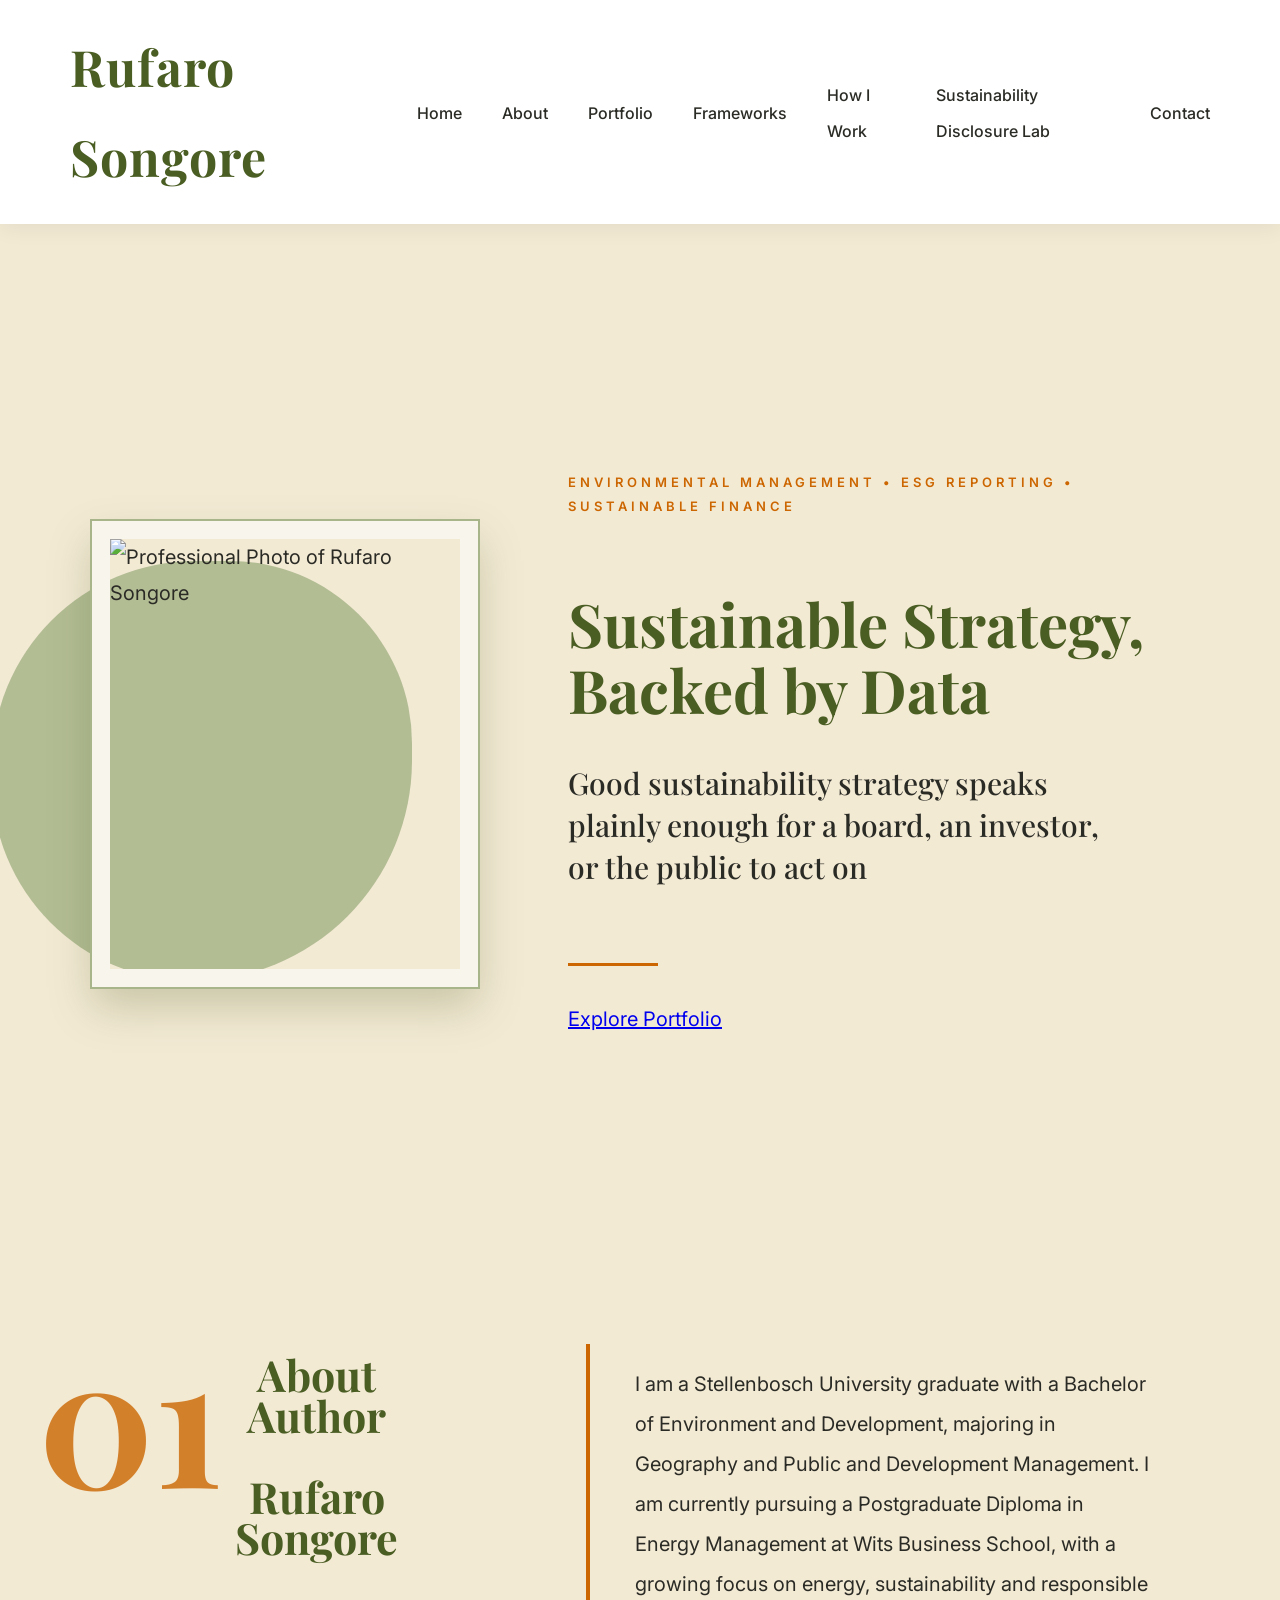
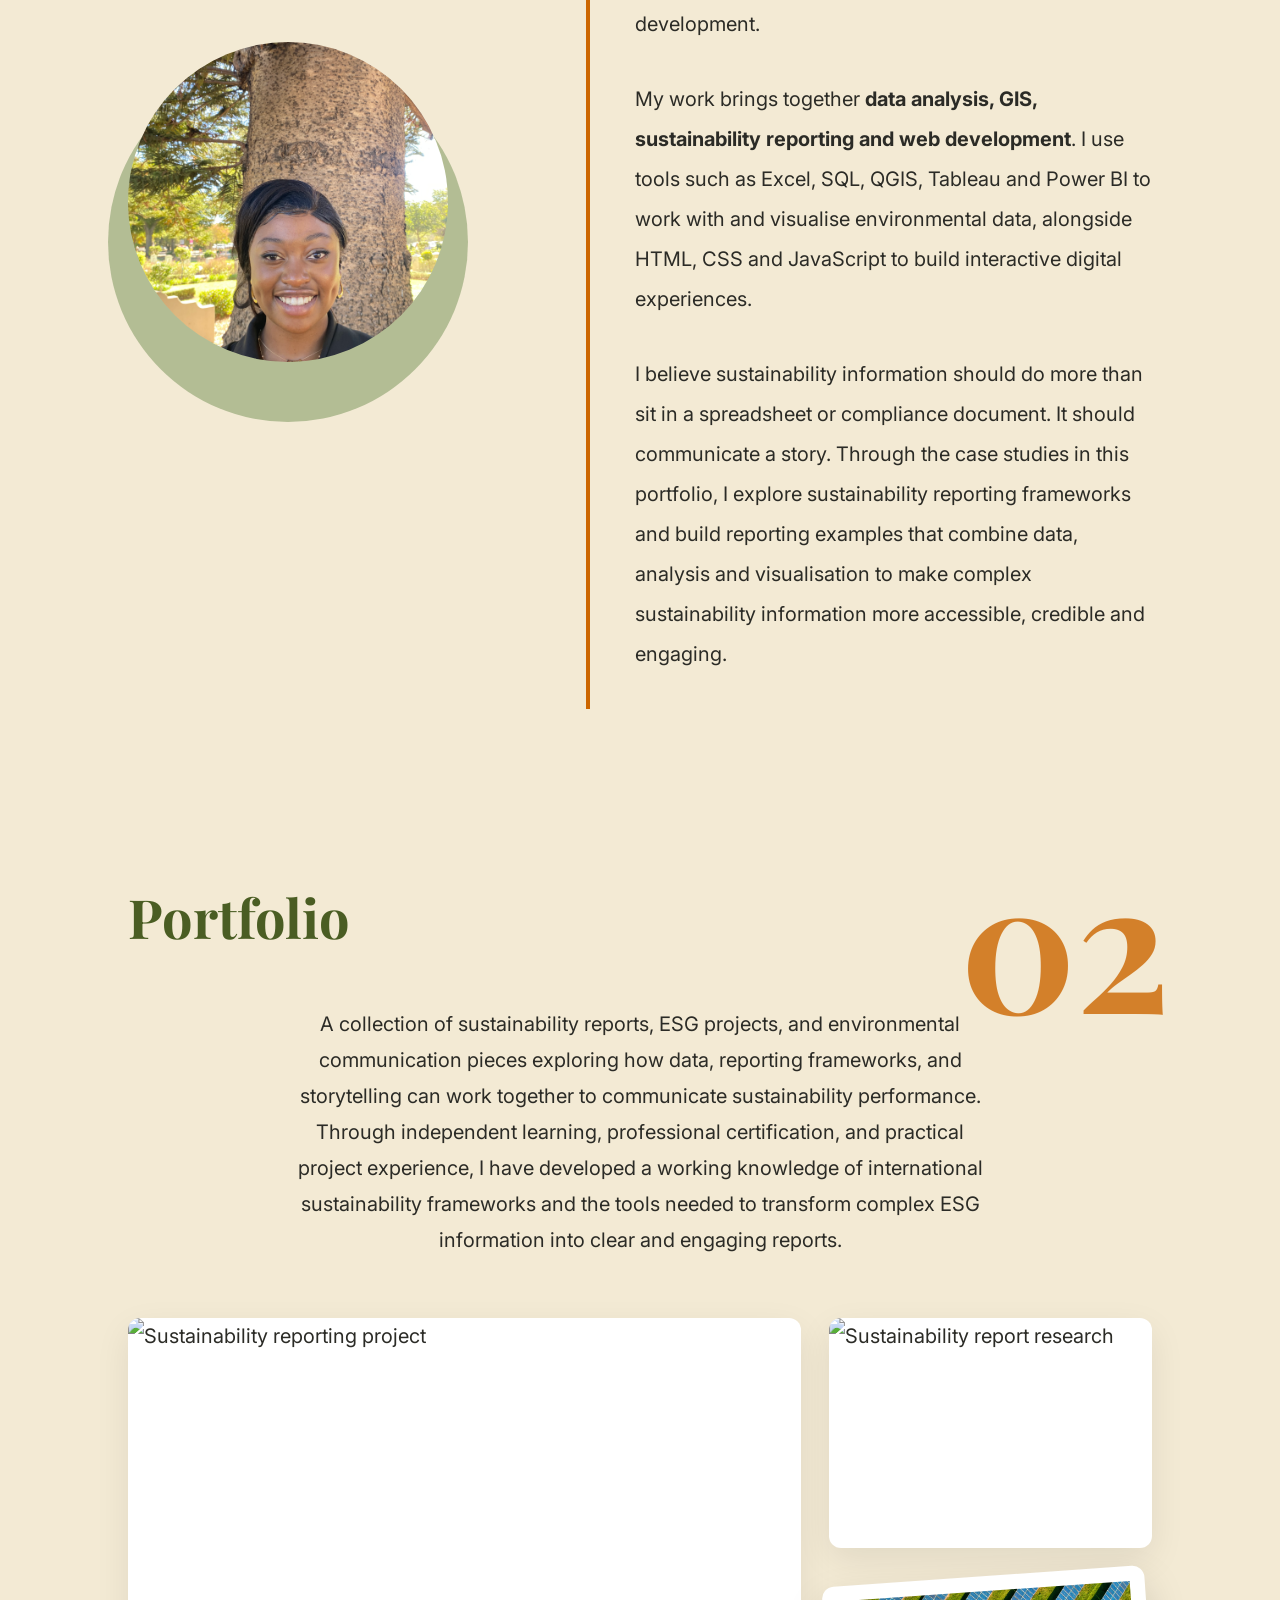
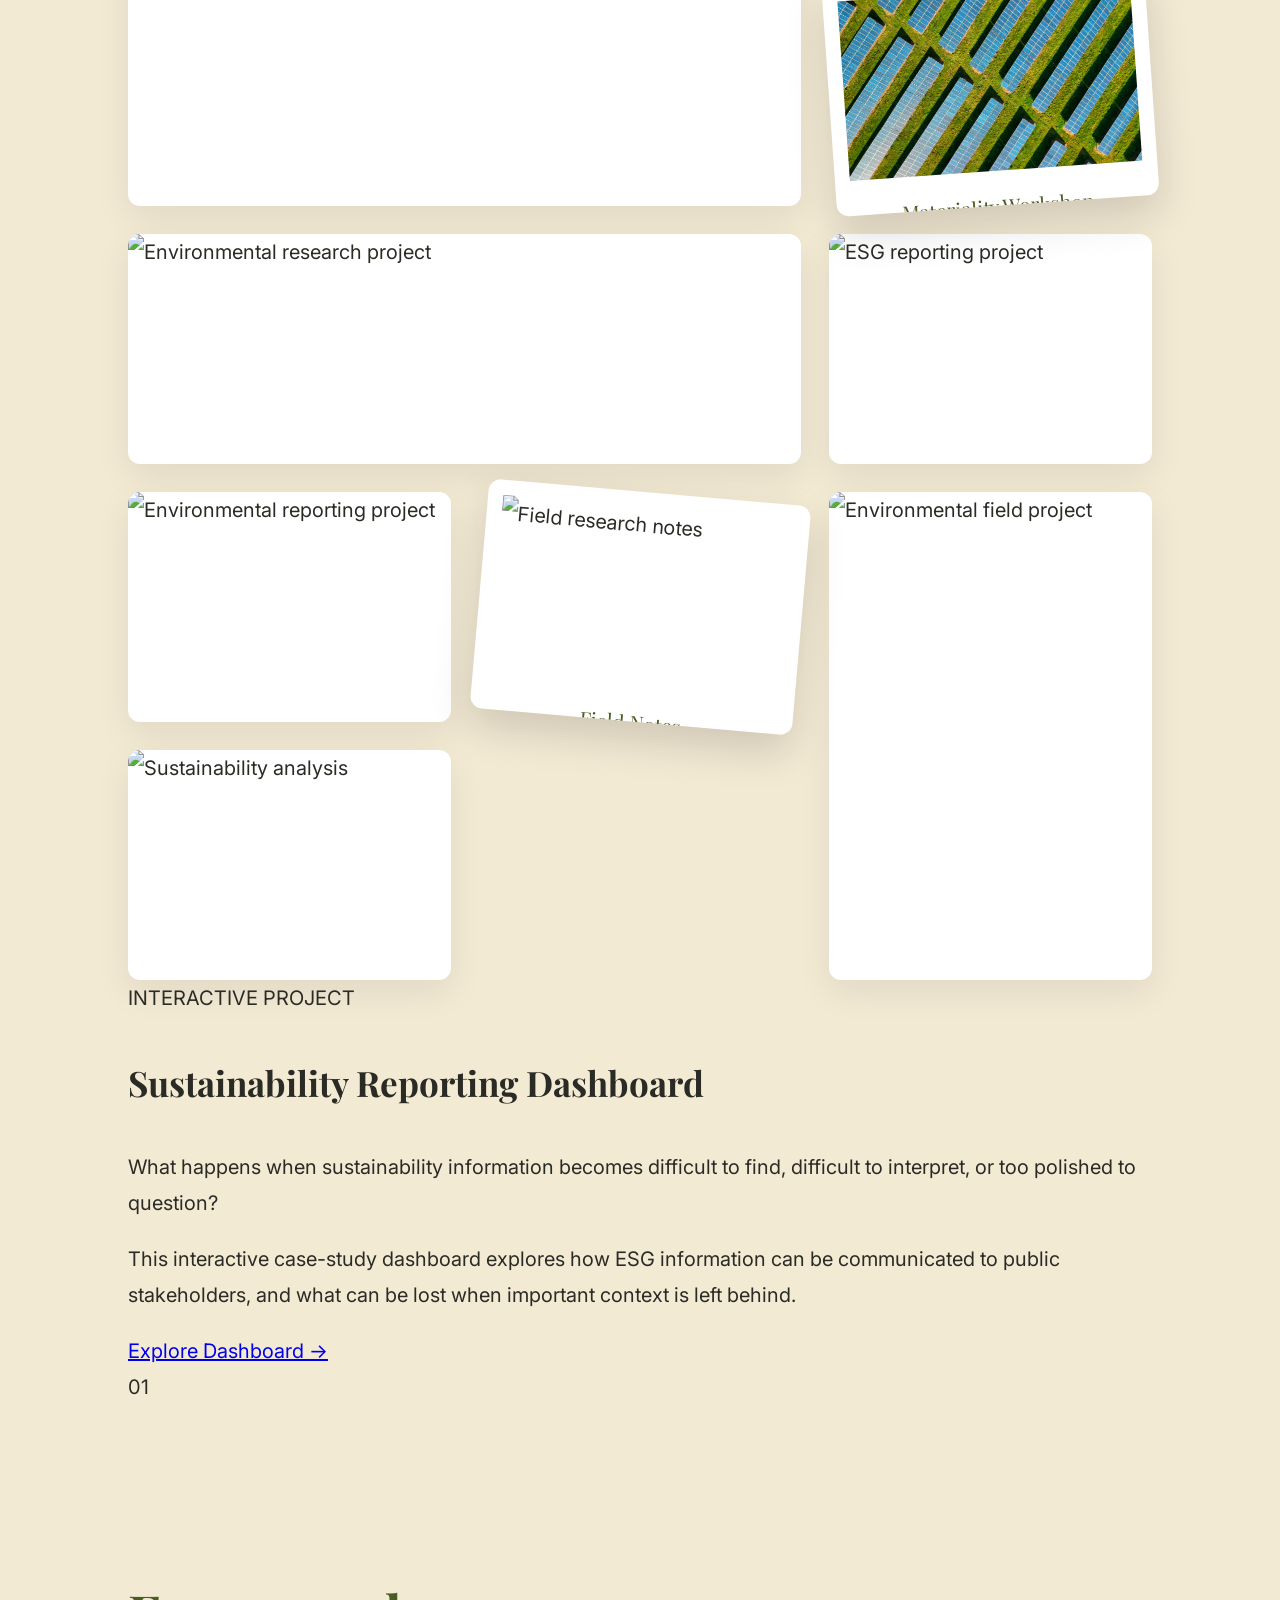
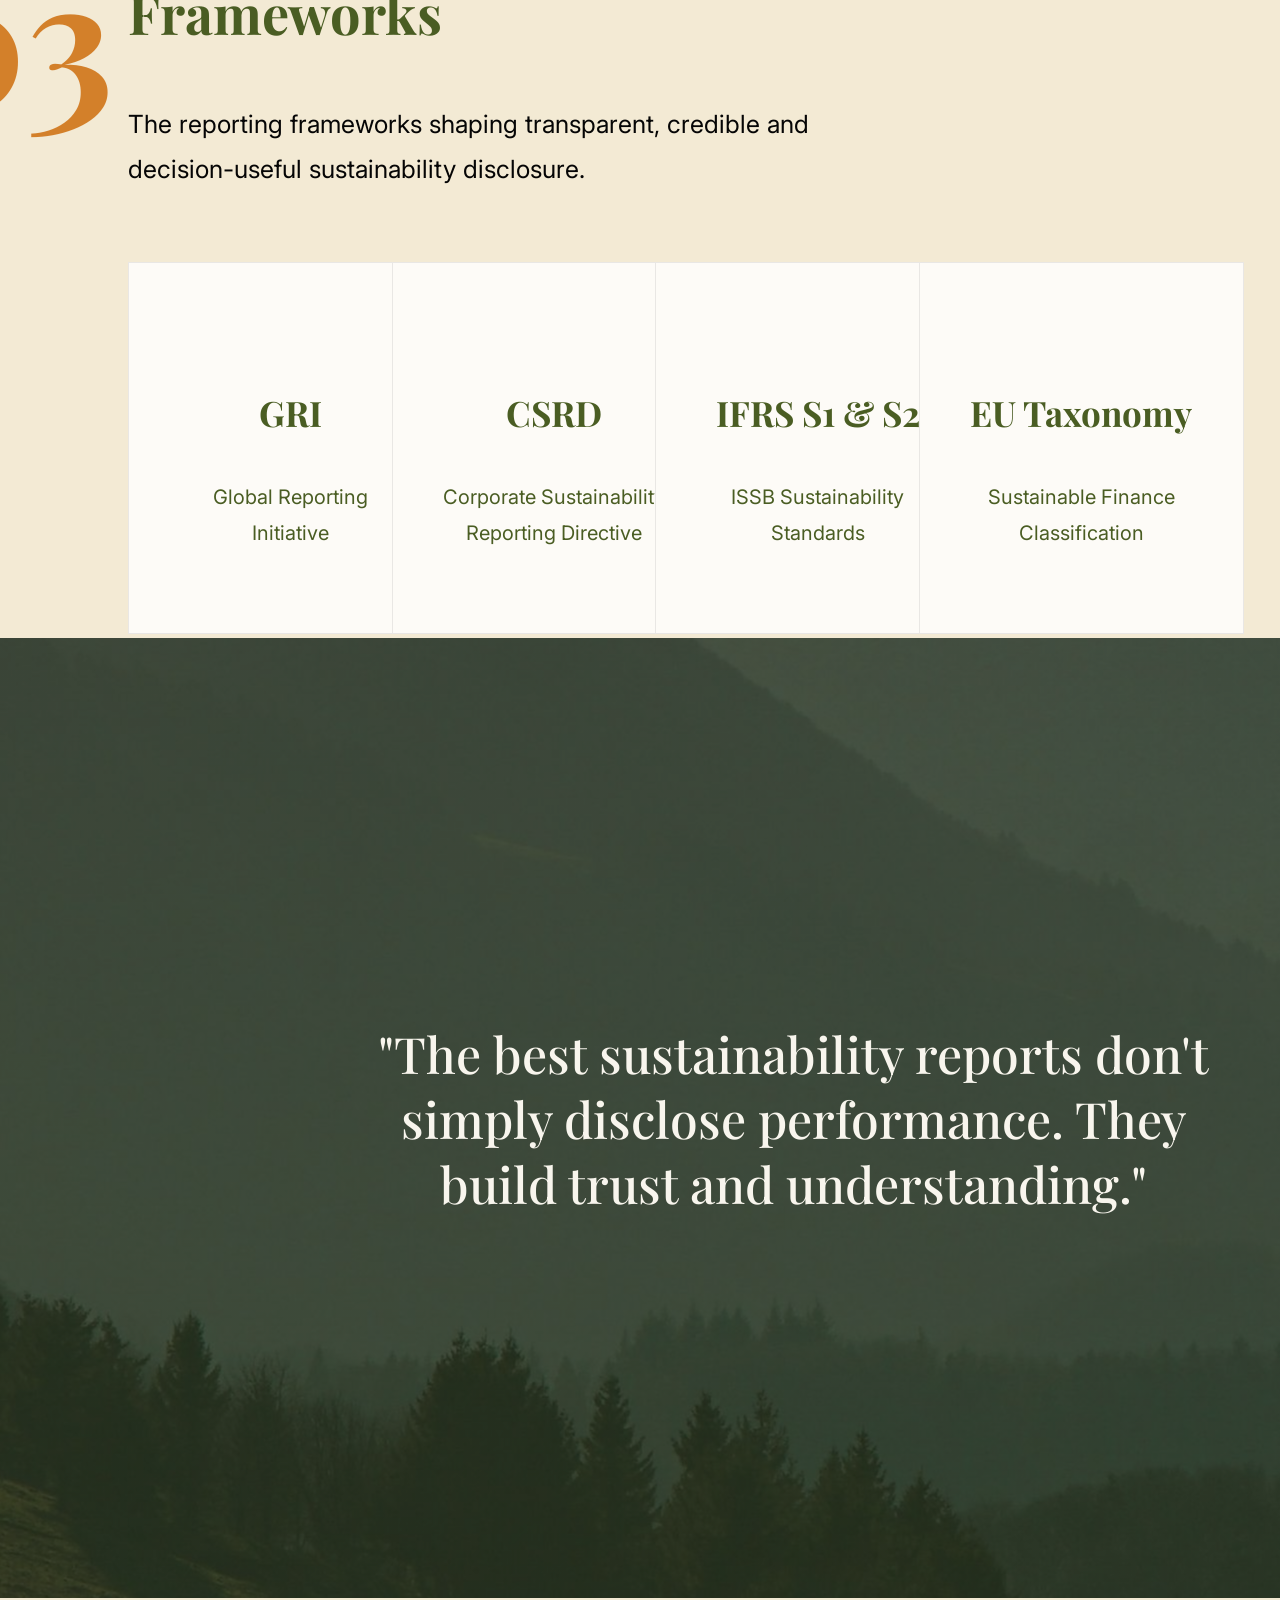
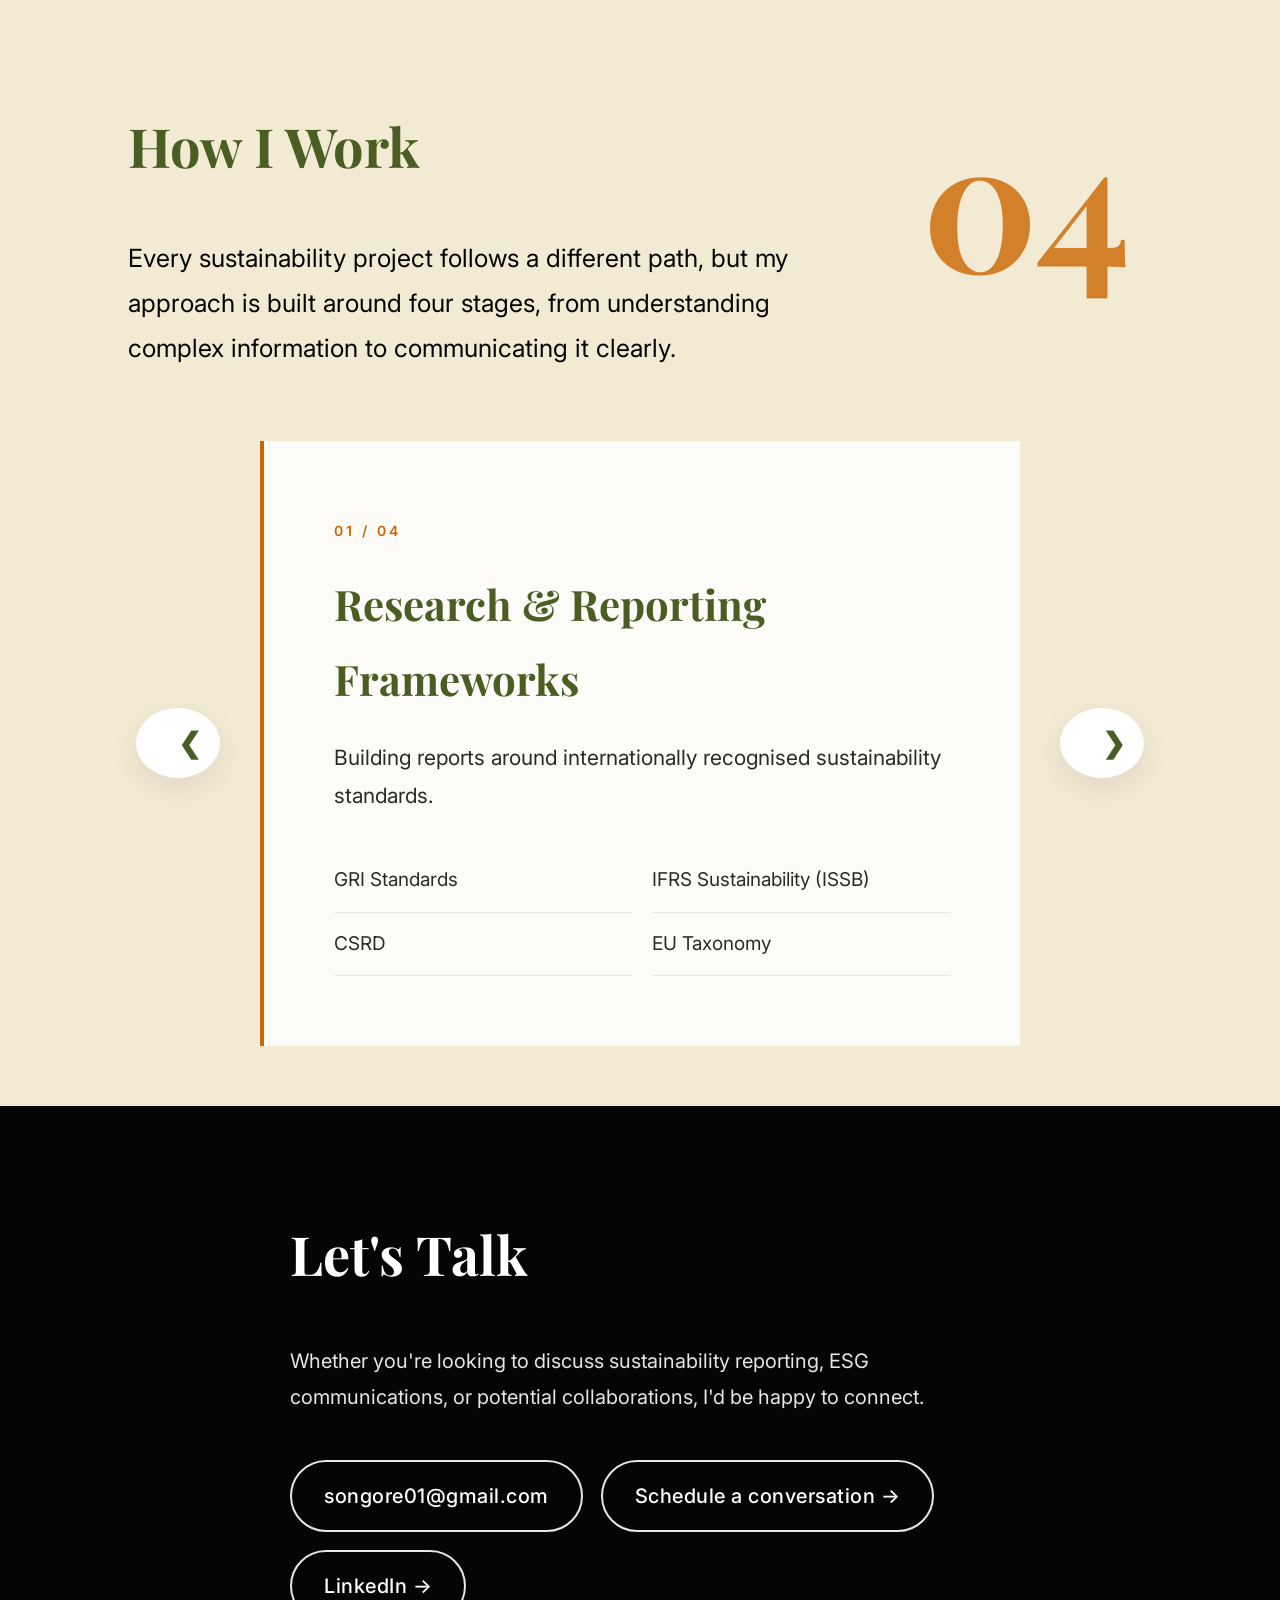
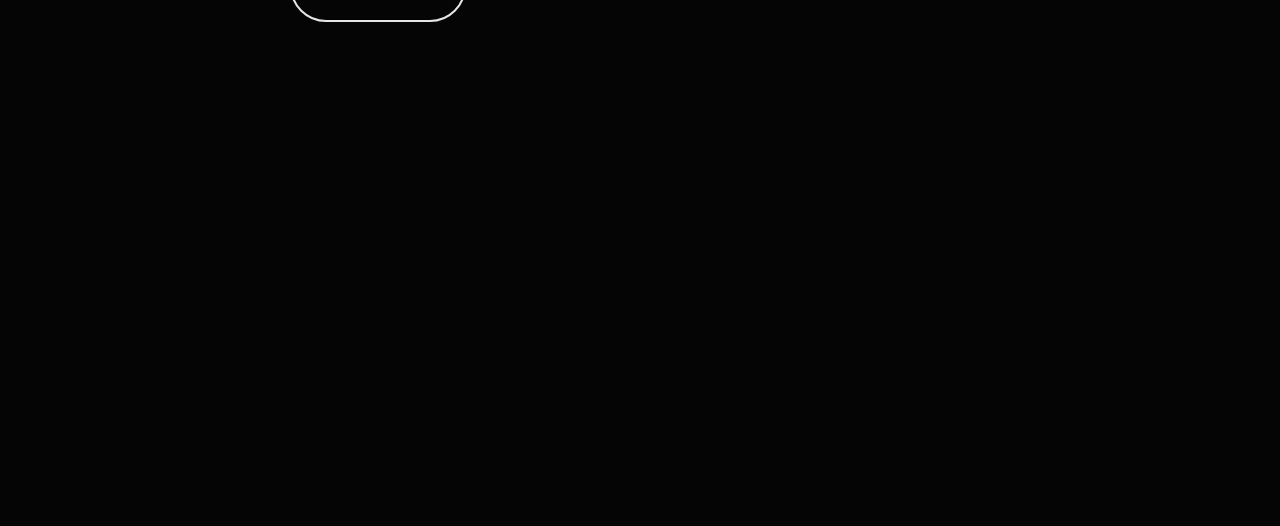
==== index.html @ 862e2fbc "Update index.html" ====
<!DOCTYPE html>
<html lang="en">

<head>

    <meta charset="UTF-8">
    <meta
        name="viewport"
        content="width=device-width, initial-scale=1.0"
    >

    <title>Rufaro Songore | ESG Reporting Portfolio</title>
<link rel="icon" type="image/png" href="images/AMP_logo.ico">
    <link rel="preconnect" href="https://fonts.googleapis.com">
    <link
        rel="preconnect"
        href="https://fonts.gstatic.com"
        crossorigin
    >

    <link
        href="https://fonts.googleapis.com/css2?family=Inter:wght@300;400;500;600&family=Playfair+Display:wght@500;700&display=swap"
        rel="stylesheet"
    >

    <link rel="stylesheet" href="style.css">

</head>


<body>


    <!-- =========================================
         NAVIGATION
         ========================================= -->

    <nav>

        <h2>
            Rufaro Songore
        </h2>

        <ul>

            <li>
                <a href="#top">
                    Home
                </a>
            </li>

            <li>
                <a href="#about">
                    About
                </a>
            </li>

            <li>
                <a href="#portfolio">
                    Portfolio
                </a>
            </li>

            <li>
                <a href="frameworks.html">
                    Frameworks
                </a>
            </li>

            <li>
                <a href="#how-i-work">
                    How I Work
                </a>
            </li>

            <li>
                <a href="dashboard.html" class="dashboard-nav-link">
                    Sustainability Disclosure Lab
                </a>
            </li>

            <li>
                <a href="#contact">
                    Contact
                </a>
            </li>

        </ul>

    </nav>



    <!-- =========================================
         HERO
         ========================================= -->

    <section id="top" class="hero">


        <div class="image-container">

            <div class="sage-blob"></div>

            <img
                src="images/hands_on_tree.jpeg"
                alt="Professional Photo of Rufaro Songore"
            >

        </div>


        <div class="hero-content">


            <div class="hero-tag">

                Environmental Management • ESG Reporting • Sustainable Finance

            </div>


            <h1>

                Sustainable Strategy,<br>
                Backed by Data

            </h1>


            <p class="hero-statement">

                Good sustainability strategy speaks plainly enough for a board, an investor, or the public to act on

            </p>


            <div class="hero-divider"></div>


            <a href="#portfolio" class="hero-button">

                Explore Portfolio

            </a>


        </div>


    </section>



    <!-- =========================================
         ABOUT
         ========================================= -->

    <section id="about" class="section">


        <div class="content about-grid">


            <div class="about-title">


                <span class="section-number">
                    01
                </span>


                <h2>
                    About<br>
                    Author
                </h2>


                <h2>
                    Rufaro<br>
                    Songore
                </h2>


                <div class="about-photo">

                    <img
                        src="images/about_profile.jpeg"
                        alt="Portrait of Rufaro Songore"
                    >

                </div>


            </div>



            <div class="about-text">


                <p>

                I am a Stellenbosch University graduate with a Bachelor of Environment and Development,
                majoring in Geography and Public and Development Management. 
                I am currently pursuing a Postgraduate Diploma in Energy Management at Wits Business School, 
                with a growing focus on energy, sustainability and responsible development.


                <p>

My work brings together <strong>data analysis, GIS, sustainability reporting and web development</strong>. 
I use tools such as Excel, SQL, QGIS, Tableau and Power BI to work with and visualise environmental data, 
alongside HTML, CSS and JavaScript to build interactive digital experiences.

                </p>


                <p>
I believe sustainability information should do more than sit in a spreadsheet or compliance document.
It should communicate a story. Through the case studies in this portfolio, I explore sustainability 
reporting frameworks and build reporting examples that combine data, analysis and visualisation to 
make complex sustainability information more accessible, credible and engaging.

                </p>


            </div>


        </div>


    </section>



    <!-- =========================================
         PORTFOLIO
         ========================================= -->

    <section id="portfolio" class="section">


        <div class="content">


            <span class="section-number">
                02
            </span>


            <h2>
                Portfolio
            </h2>


            <p class="portfolio-intro">

                A collection of sustainability reports, ESG projects,
                and environmental communication pieces exploring how
                data, reporting frameworks, and storytelling can work
                together to communicate sustainability performance.

                Through independent learning, professional certification,
                and practical project experience, I have developed a
                working knowledge of international sustainability
                frameworks and the tools needed to transform complex
                ESG information into clear and engaging reports.

            </p>



            <div class="gallery">


                <div class="tile large">

                    <img
                        src="images/cover_page.jpg"
                        alt="Sustainability reporting project"
                    >

                </div>


                <div class="tile">

                    <img
                        src="images/Map_2.jpg"
                        alt="Sustainability report research"
                    >

                </div>


                <div class="tile polaroid">

                    <img
                        src="images/icarus_background.jpg"
                        alt="Materiality workshop project"
                    >

                    <p>
                        Materiality Workshop
                    </p>

                </div>


                <div class="tile wide">

                    <img
                        src="images/tree_gallery.jpg"
                        alt="Environmental research project"
                    >

                </div>


                <div class="tile">

                    <img
                        src="images/dash_gallery.jpg"
                        alt="ESG reporting project"
                    >

                </div>


                <div class="tile">

                    <img
                        src="images/Map_1.jpg"
                        alt="Environmental reporting project"
                    >

                </div>


                <div class="tile polaroid">

                    <img
                        src="images/turtle_gallery.jpg"
                        alt="Field research notes"
                    >

                    <p>
                        Field Notes
                    </p>

                </div>


                <div class="tile tall">

                    <img
                        src="images/Cover_Image2.jpg"
                        alt="Environmental field project"
                    >

                </div>


                <div class="tile">

                    <img
                        src="images/icarus_gallery.jpg"
                        alt="Sustainability analysis"
                    >

                </div>


            </div>


            <!-- Dashboard feature -->

            <div class="dashboard-feature">


                <div class="dashboard-feature-copy">


                    <span class="dashboard-feature-label">
                        INTERACTIVE PROJECT
                    </span>


                    <h3>
                        Sustainability Reporting Dashboard
                    </h3>


                    <p>

                        What happens when sustainability information
                        becomes difficult to find, difficult to interpret,
                        or too polished to question?

                    </p>


                    <p>

                        This interactive case-study dashboard explores
                        how ESG information can be communicated to public
                        stakeholders, and what can be lost when important
                        context is left behind.

                    </p>


                    <a
                        href="dashboard.html"
                        class="dashboard-feature-button"
                    >

                        Explore Dashboard
                        <span>→</span>

                    </a>


                </div>


                <div class="dashboard-feature-visual">


                    <div class="dashboard-feature-number">
                        01
                    </div>


                    <div class="dashboard-feature-tree">

                        <span class="feature-leaf leaf-one"></span>
                        <span class="feature-leaf leaf-two"></span>
                        <span class="feature-leaf leaf-three"></span>
                        <span class="feature-leaf leaf-four"></span>
                        <span class="feature-leaf leaf-five"></span>

                        <span class="feature-trunk"></span>

                    </div>


                </div>


            </div>


        </div>


    </section>



    <!-- =========================================
         FRAMEWORKS
         ========================================= -->

    <section id="frameworks" class="section">


        <div class="content">


            <span class="section-number">
                03
            </span>


            <h2>
                Frameworks
            </h2>


            <p class="section-intro">

                The reporting frameworks shaping transparent,
                credible and decision-useful sustainability disclosure.

            </p>



            <div class="framework-grid">


                <!-- GRI -->

                <div class="framework-card">

                    <div class="framework-card-inner">


                        <div class="framework-front">

                            <h3>
                                GRI
                            </h3>

                            <span>
                                Global Reporting Initiative
                            </span>

                        </div>


                        <div class="framework-back">

                            <p>

                                The Global Reporting Initiative (GRI)
                                helps organisations report their
                                environmental, social and governance
                                impacts with a strong focus on
                                transparency and stakeholder
                                accountability.

                            </p>

                        </div>


                    </div>

                </div>



                <!-- CSRD -->

                <div class="framework-card">

                    <div class="framework-card-inner">


                        <div class="framework-front">

                            <h3>
                                CSRD
                            </h3>

                            <span>
                                Corporate Sustainability Reporting Directive
                            </span>

                        </div>


                        <div class="framework-back">

                            <p>

                                The Corporate Sustainability Reporting
                                Directive (CSRD) requires companies
                                operating in the EU to disclose
                                sustainability information using the
                                European Sustainability Reporting
                                Standards (ESRS).

                            </p>

                        </div>


                    </div>

                </div>



                <!-- IFRS -->

                <div class="framework-card">

                    <div class="framework-card-inner">


                        <div class="framework-front">

                            <h3>
                                IFRS S1 &amp; S2
                            </h3>

                            <span>
                                ISSB Sustainability Standards
                            </span>

                        </div>


                        <div class="framework-back">

                            <p>

                                IFRS Sustainability Standards provide
                                investor-focused disclosures covering
                                sustainability-related risks,
                                opportunities, governance, strategy
                                and climate.

                            </p>

                        </div>


                    </div>

                </div>



                <!-- EU TAXONOMY -->

                <div class="framework-card">

                    <div class="framework-card-inner">


                        <div class="framework-front">

                            <h3>
                                EU Taxonomy
                            </h3>

                            <span>
                                Sustainable Finance Classification
                            </span>

                        </div>


                        <div class="framework-back">

                            <p>

                                The EU Taxonomy is a classification
                                system that identifies which economic
                                activities can be considered
                                environmentally sustainable for
                                investment purposes.

                            </p>

                        </div>


                    </div>

                </div>


            </div>


            <div class="framework-page-link">

                <a href="frameworks.html">

                    Explore the full framework library →

                </a>

            </div>


        </div>


    </section>



    <!-- =========================================
         QUOTE
         ========================================= -->

    <section class="quote-section">


        <div class="quote-overlay">


            <p>

                "The best sustainability reports don't simply disclose
                performance. They build trust and understanding."

            </p>


        </div>


    </section>



    <!-- =========================================
         HOW I WORK
         ========================================= -->

    <section id="how-i-work" class="section">


        <div class="content">


            <span class="section-number">
                04
            </span>


            <h2>
                How I Work
            </h2>


            <p class="section-intro">

                Every sustainability project follows a different path,
                but my approach is built around four stages, from
                understanding complex information to communicating it clearly.

            </p>



            <div class="work-slider">


                <button
                    class="slider-btn prev"
                    aria-label="Previous stage"
                >
                    &#10094;
                </button>


                <div class="work-track">


                    <!-- 01 -->

                    <div class="work-slide active">

                        <span class="slide-number">
                            01 / 04
                        </span>


                        <h3>
                            Research &amp; Reporting Frameworks
                        </h3>


                        <p>

                            Building reports around internationally
                            recognised sustainability standards.

                        </p>


                        <ul>

                            <li>
                                GRI Standards
                            </li>

                            <li>
                                CSRD
                            </li>

                            <li>
                                IFRS Sustainability (ISSB)
                            </li>

                            <li>
                                EU Taxonomy
                            </li>

                        </ul>


                    </div>



                    <!-- 02 -->

                    <div class="work-slide">

                        <span class="slide-number">
                            02 / 04
                        </span>


                        <h3>
                            Data Analysis
                        </h3>


                        <p>

                            Turning environmental and sustainability
                            data into meaningful insights.

                        </p>


                        <ul>

                            <li>
                                Power BI
                            </li>

                            <li>
                                Excel
                            </li>

                            <li>
                                QGIS
                            </li>

                            <li>
                                Research &amp; Analysis
                            </li>

                        </ul>


                    </div>



                    <!-- 03 -->

                    <div class="work-slide">

                        <span class="slide-number">
                            03 / 04
                        </span>


                        <h3>
                            Coding &amp; Digital Tools
                        </h3>


                        <p>

                            Building digital reporting projects
                            and interactive sustainability communication.

                        </p>


                        <ul>

                            <li>
                                HTML
                            </li>

                            <li>
                                CSS
                            </li>

                            <li>
                                Python
                            </li>

                            <li>
                                GitHub Pages
                            </li>

                        </ul>


                    </div>



                    <!-- 04 -->

                    <div class="work-slide">

                        <span class="slide-number">
                            04 / 04
                        </span>


                        <h3>
                            Professional Development
                        </h3>


                        <p>

                            Continuous learning across ESG,
                            sustainability reporting and
                            sustainable finance.

                        </p>


                        <ul>

                            <li>
                                Google Data Analytics
                            </li>

                            <li>
                                ESG Reporting Certificate
                            </li>

                            <li>
                                EU Taxonomy Navigator
                            </li>

                            <li>
                                Independent ESG Research
                            </li>

                        </ul>


                    </div>


                </div>


                <button
                    class="slider-btn next"
                    aria-label="Next stage"
                >
                    &#10095;
                </button>


            </div>


        </div>


    </section>



    <!-- =========================================
         CONTACT
         ========================================= -->

    <section id="contact" class="section">


        <div class="content contact-content">


            <h2>
                Let's Talk
            </h2>


            <p class="contact-intro">

                Whether you're looking to discuss sustainability
                reporting, ESG communications, or potential
                collaborations, I'd be happy to connect.

            </p>


            <div class="contact-links">


                <a href="mailto:songore01@gmail.com">

                    songore01@gmail.com

                </a>


                <a
                    href="https://calendly.com/songore01"
                    target="_blank"
                    rel="noopener noreferrer"
                >

                    Schedule a conversation →

                </a>


                <a
                    href="https://www.linkedin.com/in/rufaro-angela-songore-79488b302/"
                    target="_blank"
                    rel="noopener noreferrer"
                >

                    LinkedIn →

                </a>


            </div>


        </div>


    </section>



    <!-- =========================================
         JAVASCRIPT
         ========================================= -->

    <script src="script.js"></script>


</body>

</html>
---- style.css ----
html{

scroll-behavior:smooth;

}
.section{

    padding:60px 0;
    position:relative;
    overflow:hidden;

}
.section-intro{

max-width:700px;

font-size:25px;

line-height:1.8;

color:#050505;

margin-bottom:60px;

}
.section h2{

font-family:'Playfair Display', serif;

font-size:54px;

color:#4A5D23;

position:relative;

 z-index:3;

 margin-top:40px;

 margin-bottom:40px;

text-align:left;

}
.content{
    
max-width:1100px;

margin:auto;

padding:0 10%;

 position:relative;
    z-index:2;

 max-width:1100px;
    margin:auto;

}
.section-number{

    position:absolute;

    top:10px;

    left:3%;

    font-family:'Playfair Display', serif;

    font-size:180px;

    font-weight:700;

    color:#CC6600;

    opacity:.80;

    line-height:1;

    z-index:0;

    pointer-events:none;

}
#about .section-number{

left:-90px;
top:-20px;

}
#portfolio .section-number{

left:75%;
top:-20px;

}
#frameworks .section-number{

left:-90px;
top:-20px;

}
#how-i-work .section-number{

left:72%;
top:10px;

}
#contact .section-number{

left:-90px;
top:-20px;

}
.hero-content{

display:flex;
flex-direction:column;
align-items:flex-start;
max-width:620px;

}
.hero-statement{

font-size:30px;

font-family:'Playfair Display', serif;

font-weight:500;

line-height:1.4;

color:#2B2B26;

margin-top:20px;

margin-bottom:40px;

max-width:550px;

}
body{

position:relative;

margin:0;

font-family:'Inter',sans-serif;

background:#F3EAD4;

color:#2B2B26;

font-size:20px;

line-height:1.8;

}
body::before{

content:"";

position:fixed;

inset:0;

background-image:url("images/paper_texture.png");

background-repeat:repeat;

opacity:.045;

pointer-events:none;

z-index:9999;

}
h1,h2,h3{

font-family:'Playfair Display', serif;
}
h1{

font-size:75px;

}
h2{

font-size:55px;

}
h3{

font-size:35px;

}
nav{

display:flex;

justify-content:space-between;

align-items:center;

padding:22px 70px;

background:white;

position:sticky;

top:0;

z-index:1000;

box-shadow:0 5px 20px rgba(0,0,0,0.06);

}
nav h2{

font-size:30px;

font-weight:700;

color:#4A5D23;

font-size:50px;

font-family:'Playfair Display', serif;

margin:0;

letter-spacing:1px;

}

nav ul{

display:flex;

list-style:none;

gap:40px;

margin:0;

padding:0;

align-items:center;

}

nav a{

text-decoration:none;

color:#2B2B26;

font-weight:500;

font-size:16px;

transition:0.3s;

}
nav a:hover{

color:#B55239;

}
nav a{

position:relative;

}
nav a::after{

content:"";

position:absolute;

left:0;

bottom:-6px;

width:0;

height:2px;

background:#D89B2B;

transition:0.3s;

}
nav a:hover::after{

width:100%;

}

.hero {

min-height:100vh;

display:flex;

align-items:center;

justify-content:center;

gap:90px;

padding:80px;

position:relative;

overflow:hidden;

}
.image-container{

position:relative;

display:flex;

justify-content:center;

align-items:center;

}
.sage-blob{

position:absolute;

width:420px;

height:420px;

background:#A8B58A;

opacity:0.85;

border-radius:58% 52% 63% 57%;

top:40px;

left:-100px;

z-index:0;

}

.hero img{

width:350px;

height:430px;

object-fit:cover;

border:18px solid #F8F5ED;

outline:2px solid #A8B58A;

box-shadow:0 20px 40px rgba(74,93,35,0.25);

position:relative;

z-index:2;

/* keep all your existing styles */

}

.hero h1{

font-family:'Playfair Display', serif;

font-size:60px;

line-height:1.1;

color:#4A5D23;

margin-bottom:20px;

}
.hero-tag{

font-size:13px;
letter-spacing:4px;
text-transform:uppercase;
color:#CC6600;
font-weight:600;
margin-bottom:22px;

}

button{

padding:18px 42px;

font-weight:600;

letter-spacing:.5px;

background:#CC6600;

color:white;

border:none;

border-radius:30px;

font-size:17px;

transition:0.3s;

}

button:hover{

background:#4A5D23;

transform:translateY(-3px);

}
.hero-divider{

width:90px;

height:3px;

background:#CC6600;

margin:35px 0;

}

.about-grid{

display:grid;

grid-template-columns:1fr 1.5fr;

gap:80px;

align-items:start;

}
.about-title{

position:relative;

z-index:2;

}

.about-title h2{

line-height:.95;

margin-top:10px;

text-align:center;
font-size:43px;

}

.about-text{

line-height:2;

max-width:700px;

}

.about-text p{

margin-bottom:35px;

}

.about-text{

border-left:4px solid #CC6600;

padding-left:45px;

}
.about-photo{

    position:relative;

    display:inline-block;

    margin-top:45px;

}

.about-photo::before{

    content:"";

    position:absolute;

    width:360px;
height:360px;

    background:#A8B58A;

    opacity:.85;

    border-radius:50%;

    left:-20px;
    top:20px;

    z-index:0;

}

.about-photo img{

    position:relative;

  width:320px;
height:320px;

    object-fit:cover;

    border-radius:50%;

    z-index:2;

}
/* ---------- PORTFOLIO COLLAGE ---------- */

.portfolio-intro{

text-align:center;

max-width:700px;

margin:0 auto 60px;

line-height:1.8;

}

.gallery{

display:grid;

grid-template-columns:repeat(3,1fr);

grid-auto-rows:230px;

gap:28px;

margin-top:60px;

}

.tile{

background:white;

border-radius:12px;

overflow:hidden;

box-shadow:0 12px 35px rgba(0,0,0,.08);

transition:.35s;

}

.tile:hover{

transform:translateY(-8px);

}

.tile img{

width:100%;

height:100%;

object-fit:cover;

display:block;

}

/* Different sizes */

.large{

grid-column:span 2;

grid-row:span 2;

}

.wide{

grid-column:span 2;

}

.tall{

grid-row:span 2;

}

/* Polaroids */

.polaroid{

background:white;

padding:15px 15px 55px;

box-shadow:0 18px 40px rgba(0,0,0,.15);

}

.polaroid img{

height:180px;

}

.polaroid p{

text-align:center;

margin-top:18px;

font-family:'Playfair Display', serif;

color:#4A5D23;

}

.polaroid:nth-child(3){

transform:rotate(-4deg);

}

.polaroid:nth-child(7){

transform:rotate(5deg);

}

.polaroid:hover{

transform:translateY(-8px) rotate(-2deg);

}
/* ===========================
   FRAMEWORKS =========================== */
.framework-grid{

display:grid;

grid-template-columns:repeat(4,1fr);

gap:30px;

margin-top:70px;

}
.framework-card{

height:280px;

perspective:1000px;

}
.framework-card-inner{

position:relative;

width:100%;

height:100%;

transition:transform .7s ease;

transform-style:preserve-3d;

}
.framework-card:hover .framework-card-inner{

transform:rotateY(180deg);

}
.framework-front,
.framework-back{

position:absolute;

width:100%;
height:100%;

backface-visibility:hidden;

border:1px solid rgba(0,0,0,.08);

background:#FDFBF7;

padding:45px;

display:flex;

flex-direction:column;

justify-content:center;

align-items:center;

text-align:center;

}
.framework-front{

color:#4A5D23;

}
.framework-back{

transform:rotateY(180deg);

background:#050505;

color:white;

}
#framework{

position:relative;

overflow:hidden;

}

#framework::before{

content:"REPORTING";

position:absolute;

left:-20px;

top:30px;

font-weight:700;

color:#4A5D23;

opacity:1;

letter-spacing:10px;

pointer-events:none;

}
.frameworks-front span{

display:block;

margin-top:15px;

letter-spacing:1px;

text-transform:uppercase;

color:#666;

}
/* ===========================
  how-i-work =========================== */
.how-i-work-grid{

display:grid;

grid-template-columns:repeat(3,1fr);

gap:40px;

margin-top:80px;

}
.how-card{

background:#FDFBF7;

padding:50px;

border-top:2px solid #CC6600;
border-bottom:1px solid rgba(0,0,0,.08);

box-shadow:none;

transition:.35s;

}
.how-card h3{

font-size:18px;

letter-spacing:2px;

text-transform:uppercase;

margin-bottom:30px;

color:#4A5D23;

}
.how-card p{

margin:18px 0;

line-height:1.5;

}
.how-card:hover{

transform:translateY(-6px);

background:#ffffff;

}
.arrow{

width:64px;

height:64px;

border-radius:50%;

background:white;

display:flex;

justify-content:center;

align-items:center;

cursor:pointer;

box-shadow:0 8px 25px rgba(0,0,0,.08);

transition:.3s;

}
.arrow:hover{

transform:translateY(-3px);

background:#4A5D23;

color:white;

}
.work-slider{

display:flex;

align-items:center;

justify-content:center;

gap:40px;

margin-top:70px;

}
.work-track{

width:760px;

overflow:hidden;

position:relative;

}
.work-slide{

display:none;

background:#FDFBF7;

padding:70px;

border-left:4px solid #CC6600;

box-shadow:0 15px 40px rgba(0,0,0,.08);

animation:fade .45s ease;

}
.work-slide.active{

display:block;

}
.slide-number{

font-size:14px;

letter-spacing:3px;

text-transform:uppercase;

color:#CC6600;

font-weight:600;

}
.work-slide h3{

font-size:42px;

margin:20px 0;

color:#4A5D23;

}
.work-slide p{

font-size:21px;

line-height:1.8;

margin-bottom:35px;

max-width:620px;

}
.work-slide ul{

list-style:none;

padding:0;

margin:0;

columns:2;

}
.work-slide li{

padding:14px 0;

border-bottom:1px solid rgba(0,0,0,.08);

font-size:19px;

}
.slider-btn{

width:70px;

height:70px;

border-radius:50%;

border:none;

background:white;

color:#4A5D23;

font-size:28px;

cursor:pointer;

box-shadow:0 10px 30px rgba(0,0,0,.08);

transition:.3s;

}
.slider-btn:hover{

background:#4A5D23;

color:white;

transform:translateY(-4px);

}
@keyframes fade{

from{

opacity:0;

transform:translateX(20px);

}

to{

opacity:1;

transform:translateX(0);

}

}
/* ===========================
  QUOTE =========================== */
.quote-section{

position:relative;

padding:120px 10%;
background:#F8F5ED;
display:flex;

justify-content:center;

align-items:center;

text-align:center;

overflow:hidden;
    background-image:
linear-gradient(rgba(40,50,25,.65),rgba(40,50,25,.65)),
url("images/the_hills_have_eyes.jpeg");

background-position:center 65%;

padding:120px 12%;

position:relative;
    min-height:80vh;

    width:100%;

    font-size:50px;
}
.quote-overlay{

max-width:900px;

    display:flex;

justify-content:center;

align-items:center;

text-align:center;

}
.quote-section::before{

content:"";

position:absolute;

inset:0;

background-image:url("images/the_hills_have_eyes.jpeg");

background-size:cover;

background-position:center;

z-index:-2;

}
.quote-section::after{

content:"";

position:absolute;

inset:0;

background:rgba(20,20,20,.58);

z-index:-1;

}
.quote-section p{

max-width:950px;

margin:auto;

font-family:'Playfair Display', serif;

font-weight:500;

line-height:1.3;

color:#F8F5ED;

}
/* ===========================
   CONTACT =========================== */
.contact-content{

max-width:700px;

}
#contact{

background:#050505;

color:#F8F5ED;

    min-height:100vh;

}
#contact h2{

color:white;

}
.contact-intro{

color:rgba(255,255,255,.9);

line-height:1.8;

max-width:650px;

}
.contact-links{

display:flex;

flex-wrap:wrap;

gap:18px;

margin-top:45px;

}
.contact-links a{

display:inline-block;

padding:16px 32px;

border:2px solid rgba(255,255,255,.9);

border-radius:999px;

text-decoration:none;

color:white;

font-weight:500;

letter-spacing:.5px;

transition:.3s;

}
.contact-links a:hover{

background:white;

color:#4A5D23;

}
/* =========================================================
   MOBILE RESPONSIVE DESIGN
   ========================================================= */

@media (max-width: 768px) {

    /* ---------- GLOBAL ---------- */

    html,
    body {
        width: 100%;
        max-width: 100%;
        overflow-x: hidden;
    }

    body {
        font-size: 17px;
        line-height: 1.7;
    }

    .section {
        padding: 70px 0;
    }

    .content {
        width: 100%;
        max-width: none;
        box-sizing: border-box;
        padding: 0 24px;
    }


    /* ---------- NAVIGATION ---------- */

    nav {
        padding: 16px 20px;
        flex-direction: column;
        gap: 12px;
        align-items: center;
    }

    nav h2 {
        font-size: 28px;
        text-align: center;
    }

    nav ul {
        width: 100%;
        justify-content: center;
        flex-wrap: wrap;
        gap: 8px 18px;
    }

    nav a {
        font-size: 13px;
    }


    /* ---------- SECTION NUMBERS ---------- */

    .section-number {
        font-size: 90px;
        top: 0;
        left: 10px;
        opacity: .25;
    }

    #about .section-number,
    #frameworks .section-number,
    #contact .section-number {
        left: 5px;
        top: 0;
    }

    #portfolio .section-number,
    #how-i-work .section-number {
        left: auto;
        right: 10px;
        top: 0;
    }


    /* ---------- HEADINGS ---------- */

    .section h2 {
        font-size: 42px;
        margin-top: 35px;
        margin-bottom: 30px;
    }

    h1 {
        font-size: 48px;
    }

    h2 {
        font-size: 42px;
    }

    h3 {
        font-size: 28px;
    }

    .section-intro {
        font-size: 18px;
        line-height: 1.7;
        margin-bottom: 40px;
    }


    /* ---------- HERO ---------- */

    .hero {
        min-height: auto;
        box-sizing: border-box;
        display: flex;
        flex-direction: column;
        gap: 50px;
        padding: 70px 24px 90px;
        text-align: center;
    }

    .image-container {
        width: 100%;
        max-width: 350px;
    }

    .sage-blob {
        width: 280px;
        height: 280px;
        top: 25px;
        left: 50%;
        transform: translateX(-50%);
    }

    .hero img {
        width: min(280px, 80vw);
        height: min(350px, 100vw);
        border-width: 12px;
    }

    .hero-content {
        width: 100%;
        max-width: 600px;
        align-items: center;
    }

    .hero-tag {
        font-size: 11px;
        letter-spacing: 2px;
        line-height: 1.6;
        margin-bottom: 18px;
    }

    .hero h1 {
        font-size: clamp(42px, 12vw, 56px);
        line-height: 1.08;
        margin-bottom: 20px;
    }

    .hero-statement {
        font-size: 23px;
        line-height: 1.4;
        margin-top: 15px;
        margin-bottom: 30px;
    }

    .hero-divider {
        margin: 25px auto 30px;
    }

    .hero button {
        font-size: 15px;
        padding: 15px 30px;
    }


    /* ---------- ABOUT ---------- */

    .about-grid {
        display: flex;
        flex-direction: column;
        gap: 50px;
    }

    .about-title {
        width: 100%;
        text-align: center;
    }

    .about-title h2 {
        font-size: 38px;
        text-align: center;
    }

    .about-photo {
        margin-top: 30px;
    }

    .about-photo::before {
        width: 270px;
        height: 270px;
        left: 50%;
        top: 15px;
        transform: translateX(-50%);
    }

    .about-photo img {
        width: 240px;
        height: 240px;
    }

    .about-text {
        border-left: none;
        border-top: 4px solid #CC6600;
        padding-left: 0;
        padding-top: 30px;
        max-width: none;
        line-height: 1.8;
    }

    .about-text p {
        margin-bottom: 28px;
    }


    /* ---------- PORTFOLIO ---------- */

    .portfolio-intro {
        text-align: left;
        font-size: 17px;
        line-height: 1.8;
        margin-bottom: 35px;
    }

    .gallery {
        display: grid;
        grid-template-columns: 1fr;
        grid-auto-rows: 250px;
        gap: 22px;
        margin-top: 40px;
    }

    .tile,
    .large,
    .wide,
    .tall {
        grid-column: span 1;
        grid-row: span 1;
    }

    .tile img {
        width: 100%;
        height: 100%;
        object-fit: cover;
    }

    .polaroid {
        padding: 12px 12px 45px;
    }

    .polaroid img {
        height: 190px;
    }

    .polaroid p {
        margin-top: 12px;
        font-size: 16px;
    }


    /* ---------- FRAMEWORKS ---------- */

    .framework-grid {
        grid-template-columns: 1fr;
        gap: 25px;
        margin-top: 45px;
    }

    .framework-card {
        height: 300px;
    }

    .framework-front,
    .framework-back {
        box-sizing: border-box;
        padding: 30px 25px;
    }

    .framework-front h3 {
        font-size: 34px;
        margin-bottom: 12px;
    }

    .framework-front span {
        font-size: 13px;
        line-height: 1.5;
    }

    .framework-back p {
        font-size: 16px;
        line-height: 1.7;
    }


    /* ---------- QUOTE ---------- */

    .quote-section {
        box-sizing: border-box;
        min-height: 55vh;
        padding: 80px 25px;
        font-size: 32px;
    }

    .quote-section p {
        font-size: clamp(28px, 8vw, 38px);
        line-height: 1.3;
    }


    /* ---------- HOW I WORK ---------- */

    .work-slider {
        width: 100%;
        gap: 10px;
        margin-top: 45px;
    }

    .work-track {
        width: calc(100% - 80px);
        max-width: none;
    }

    .work-slide {
        box-sizing: border-box;
        padding: 35px 25px;
        width: 100%;
    }

    .work-slide h3 {
        font-size: 30px;
        line-height: 1.2;
        margin: 18px 0;
    }

    .work-slide p {
        font-size: 17px;
        line-height: 1.7;
        margin-bottom: 25px;
    }

    .work-slide ul {
        columns: 1;
    }

    .work-slide li {
        font-size: 16px;
        padding: 10px 0;
    }

    .slider-btn {
        flex-shrink: 0;
        width: 42px;
        height: 42px;
        font-size: 18px;
    }


    /* ---------- CONTACT ---------- */

    #contact {
        min-height: auto;
        padding: 90px 0;
    }

    .contact-content {
        max-width: none;
    }

    .contact-intro {
        font-size: 18px;
        line-height: 1.7;
    }

    .contact-links {
        flex-direction: column;
        gap: 14px;
        margin-top: 35px;
    }

    .contact-links a {
        width: 100%;
        box-sizing: border-box;
        text-align: center;
        padding: 14px 20px;
        font-size: 15px;
    }

}


/* =========================================================
   SMALL PHONES
   ========================================================= */

@media (max-width: 480px) {

    nav {
        padding: 14px 15px;
    }

    nav h2 {
        font-size: 25px;
    }

    nav ul {
        gap: 6px 12px;
    }

    nav a {
        font-size: 12px;
    }

    .section {
        padding: 60px 0;
    }

    .content {
        padding: 0 20px;
    }

    .section h2 {
        font-size: 37px;
    }

    .section-number {
        font-size: 75px;
    }

    .hero {
        padding: 55px 20px 75px;
        gap: 40px;
    }

    .hero img {
        width: 250px;
        height: 310px;
    }

    .sage-blob {
        width: 240px;
        height: 240px;
    }

    .hero h1 {
        font-size: 42px;
    }

    .hero-tag {
        font-size: 10px;
        letter-spacing: 1.5px;
    }

    .hero-statement {
        font-size: 21px;
    }

    .gallery {
        grid-auto-rows: 220px;
        gap: 18px;
    }

    .framework-card {
        height: 280px;
    }

    .work-track {
        width: calc(100% - 60px);
    }

    .work-slide {
        padding: 30px 20px;
    }

    .work-slide h3 {
        font-size: 27px;
    }

    .quote-section {
        min-height: 50vh;
        padding: 70px 20px;
    }

    .quote-section p {
        font-size: 27px;
    }

}
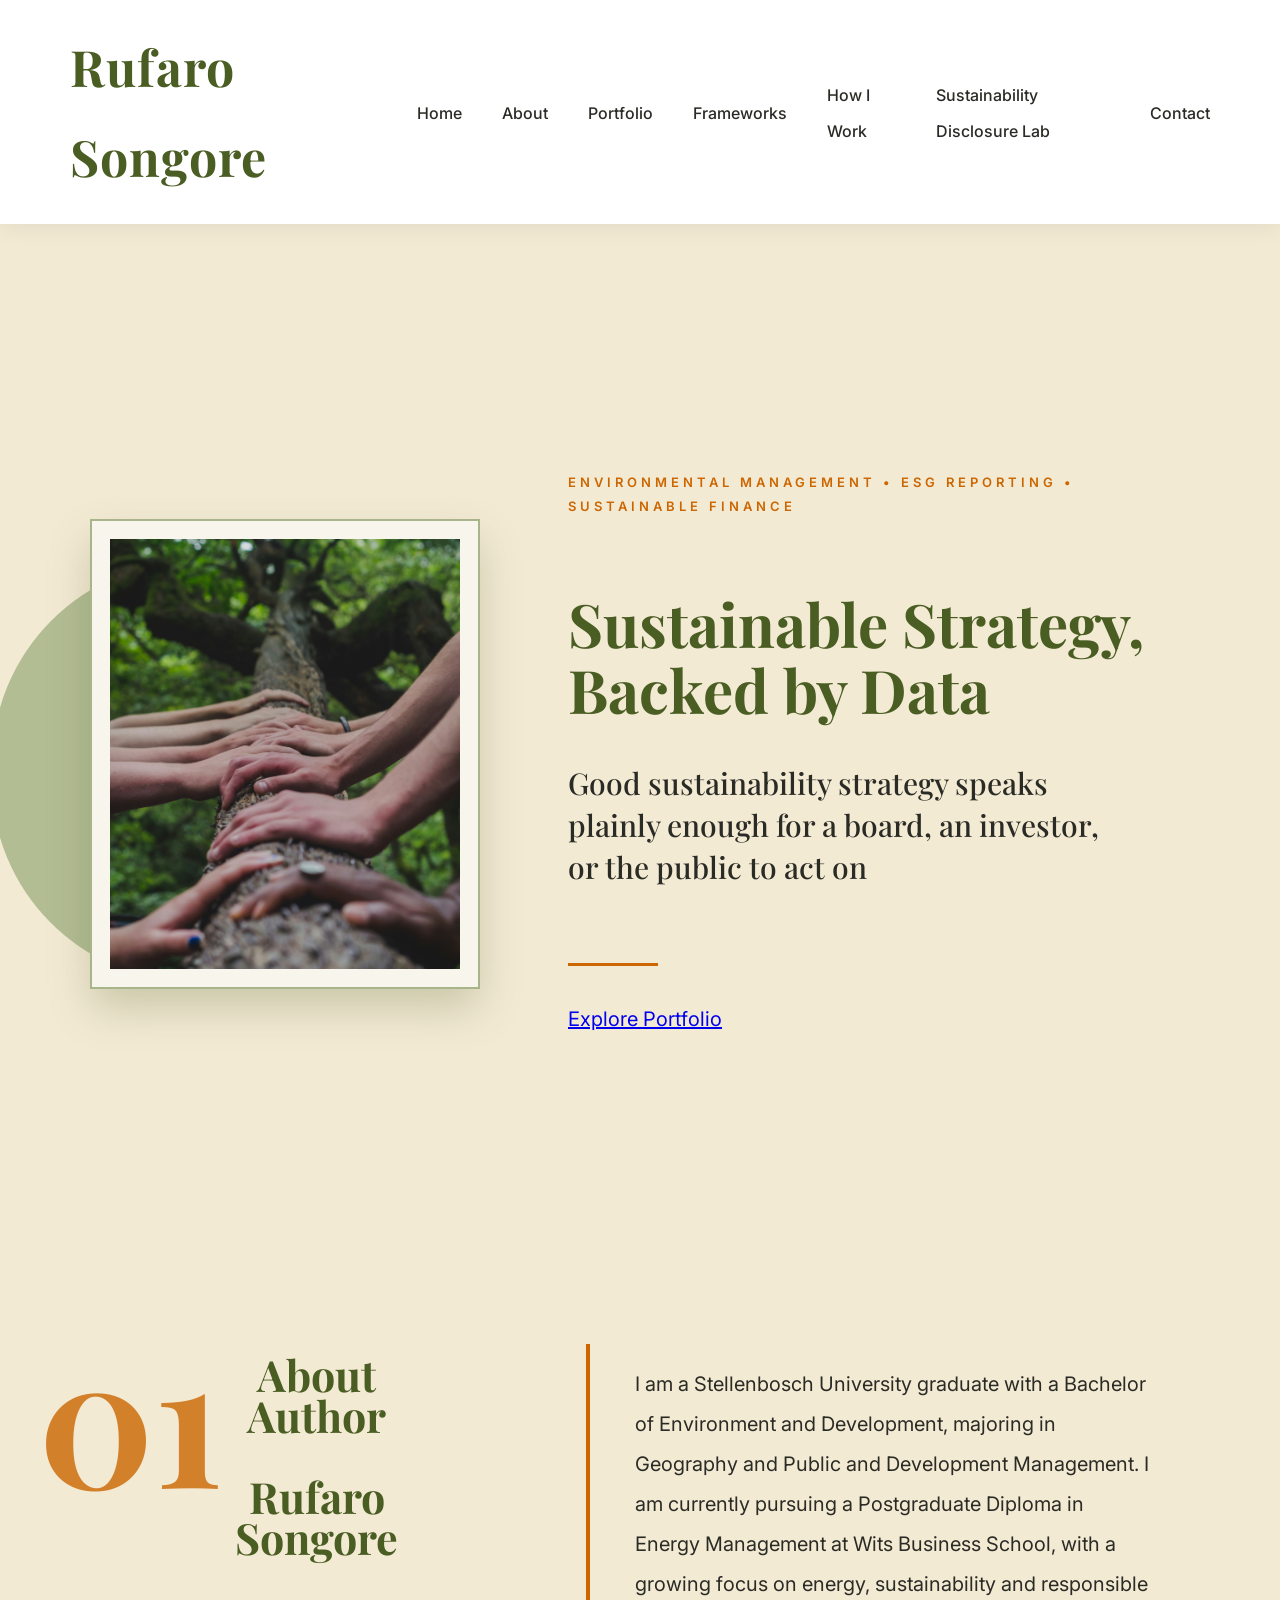
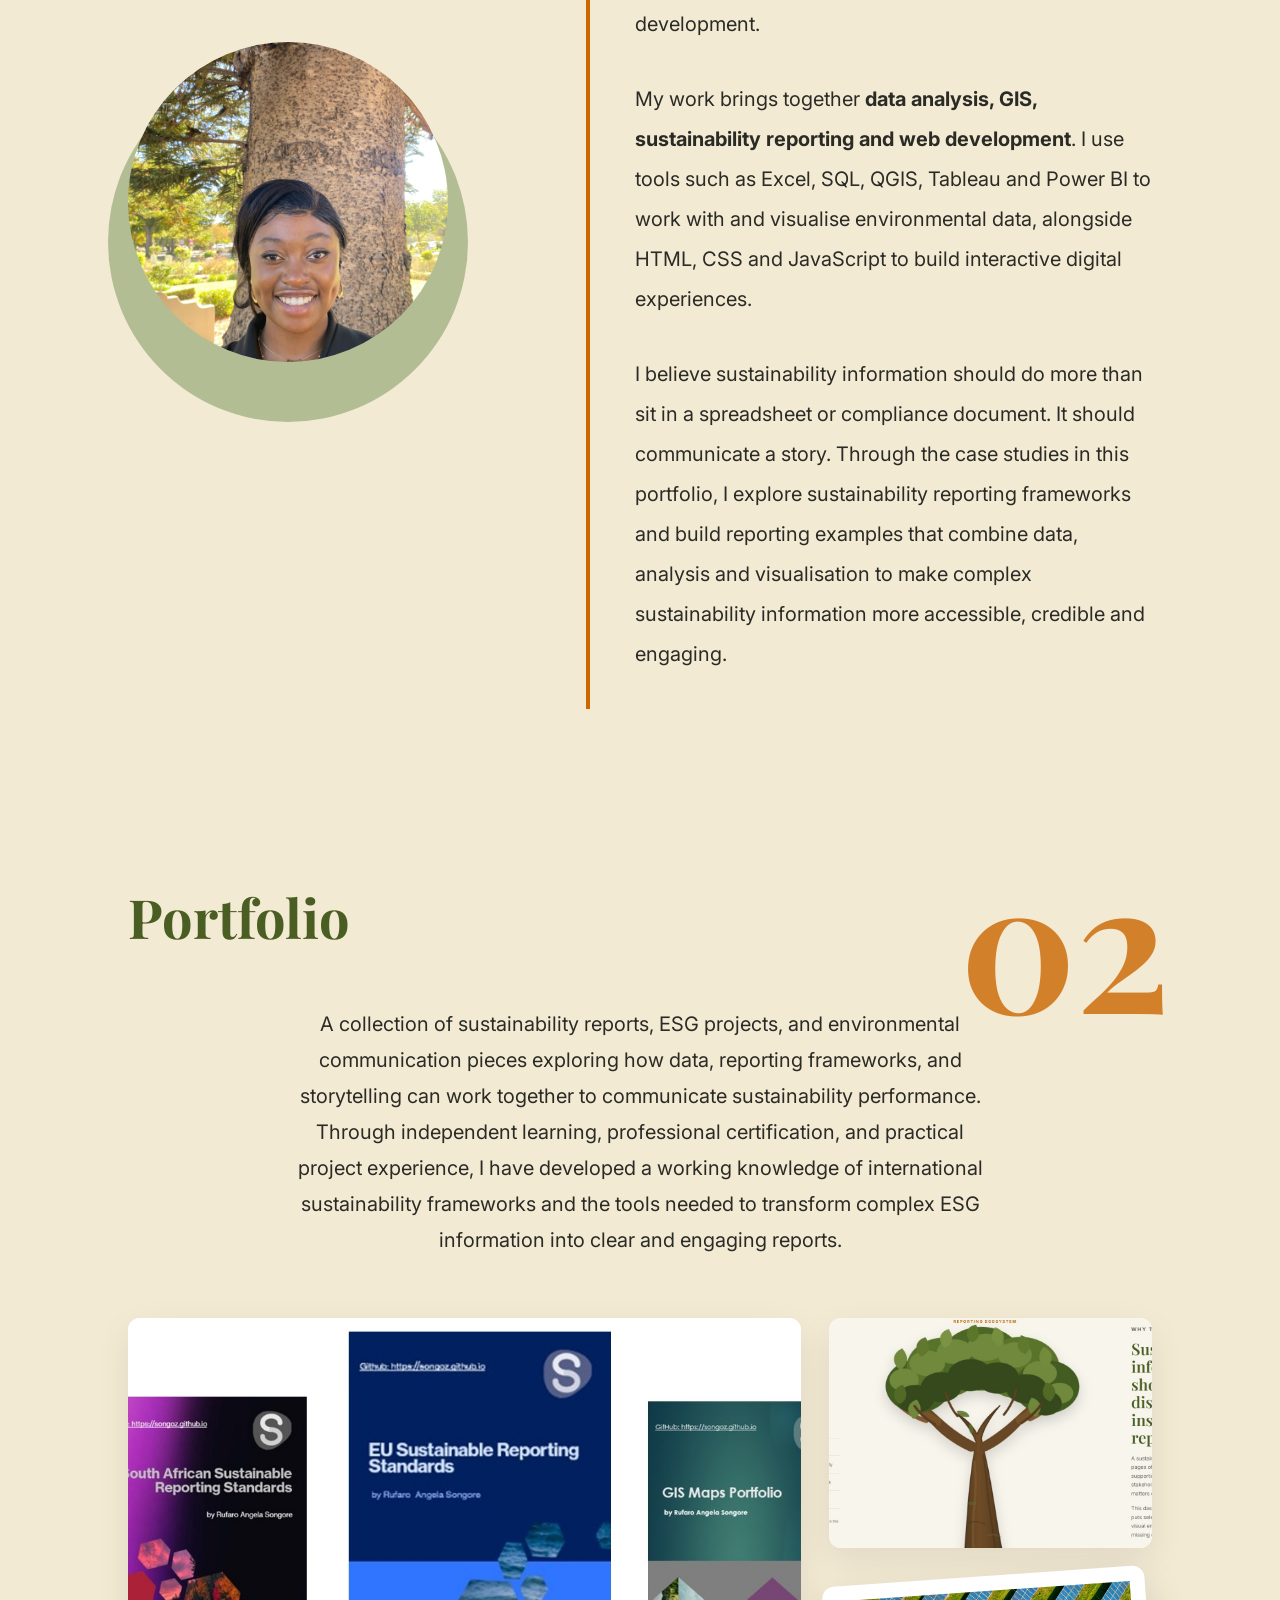
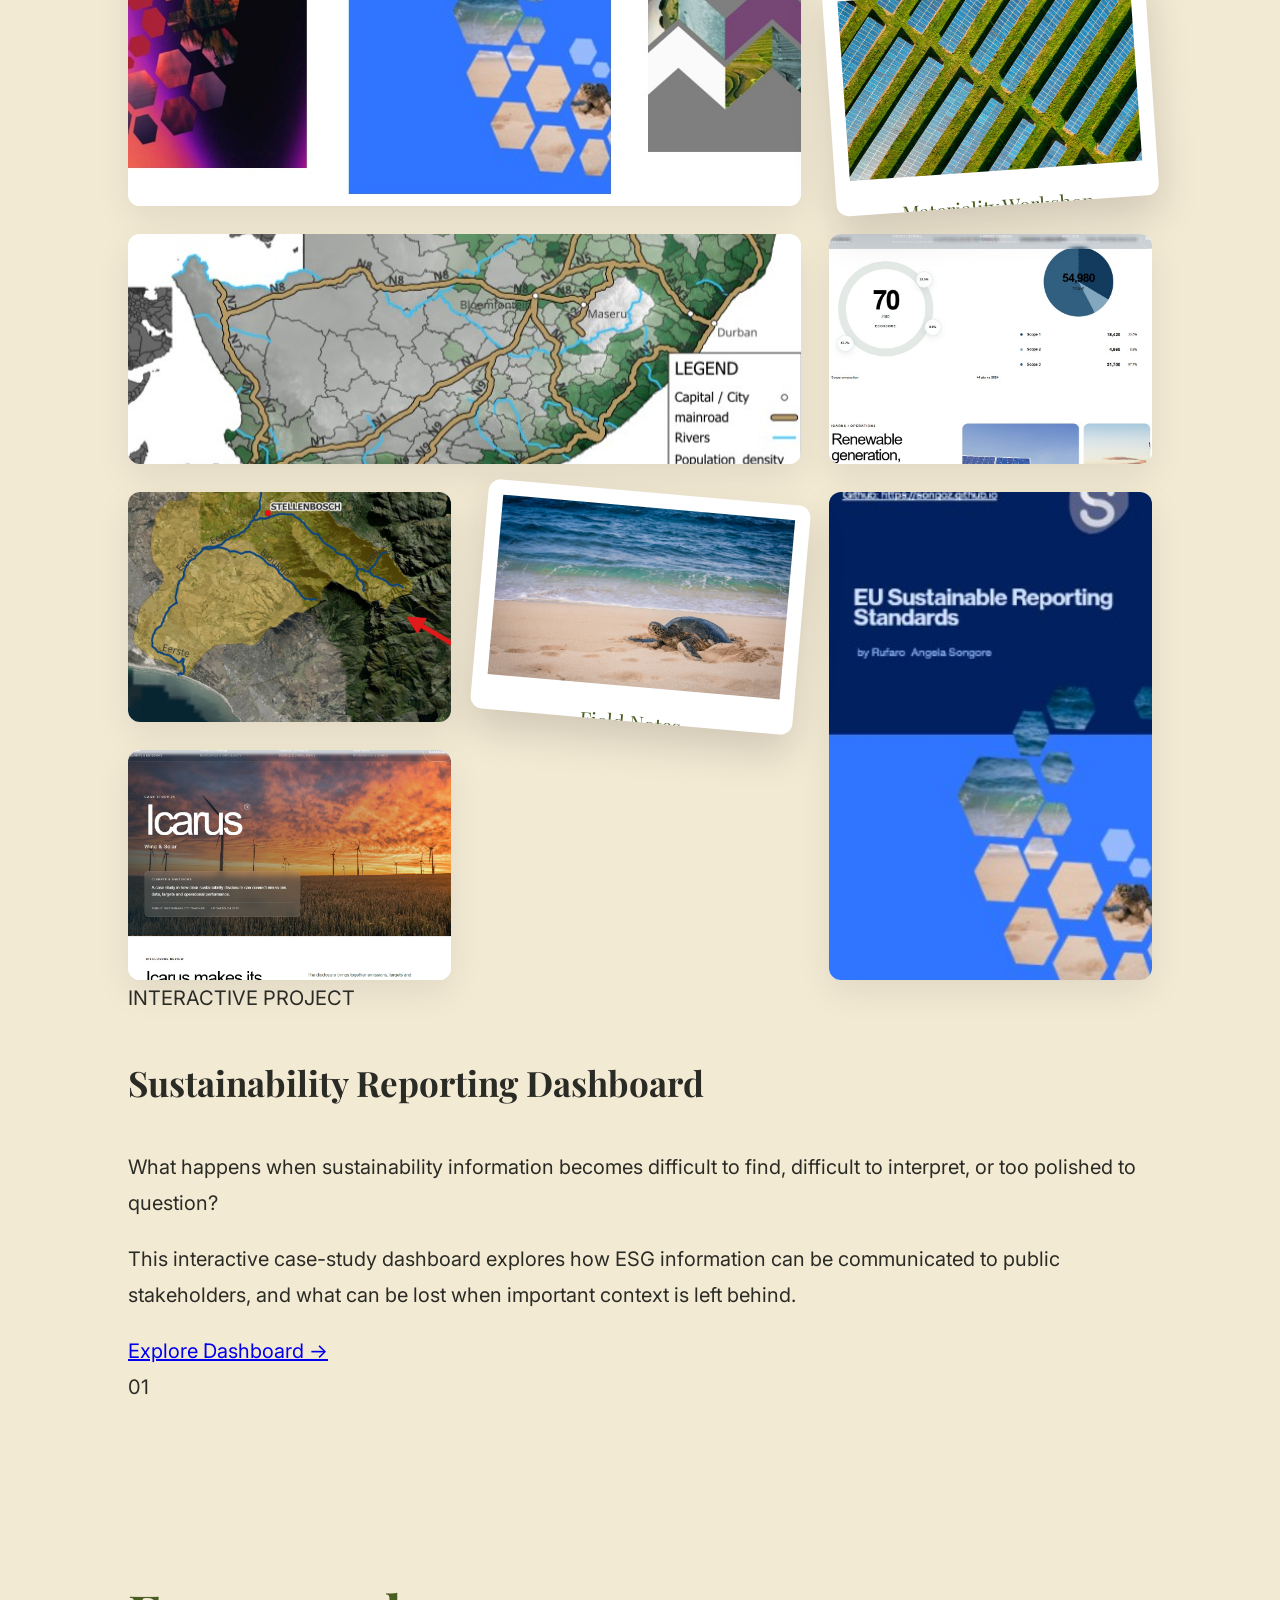
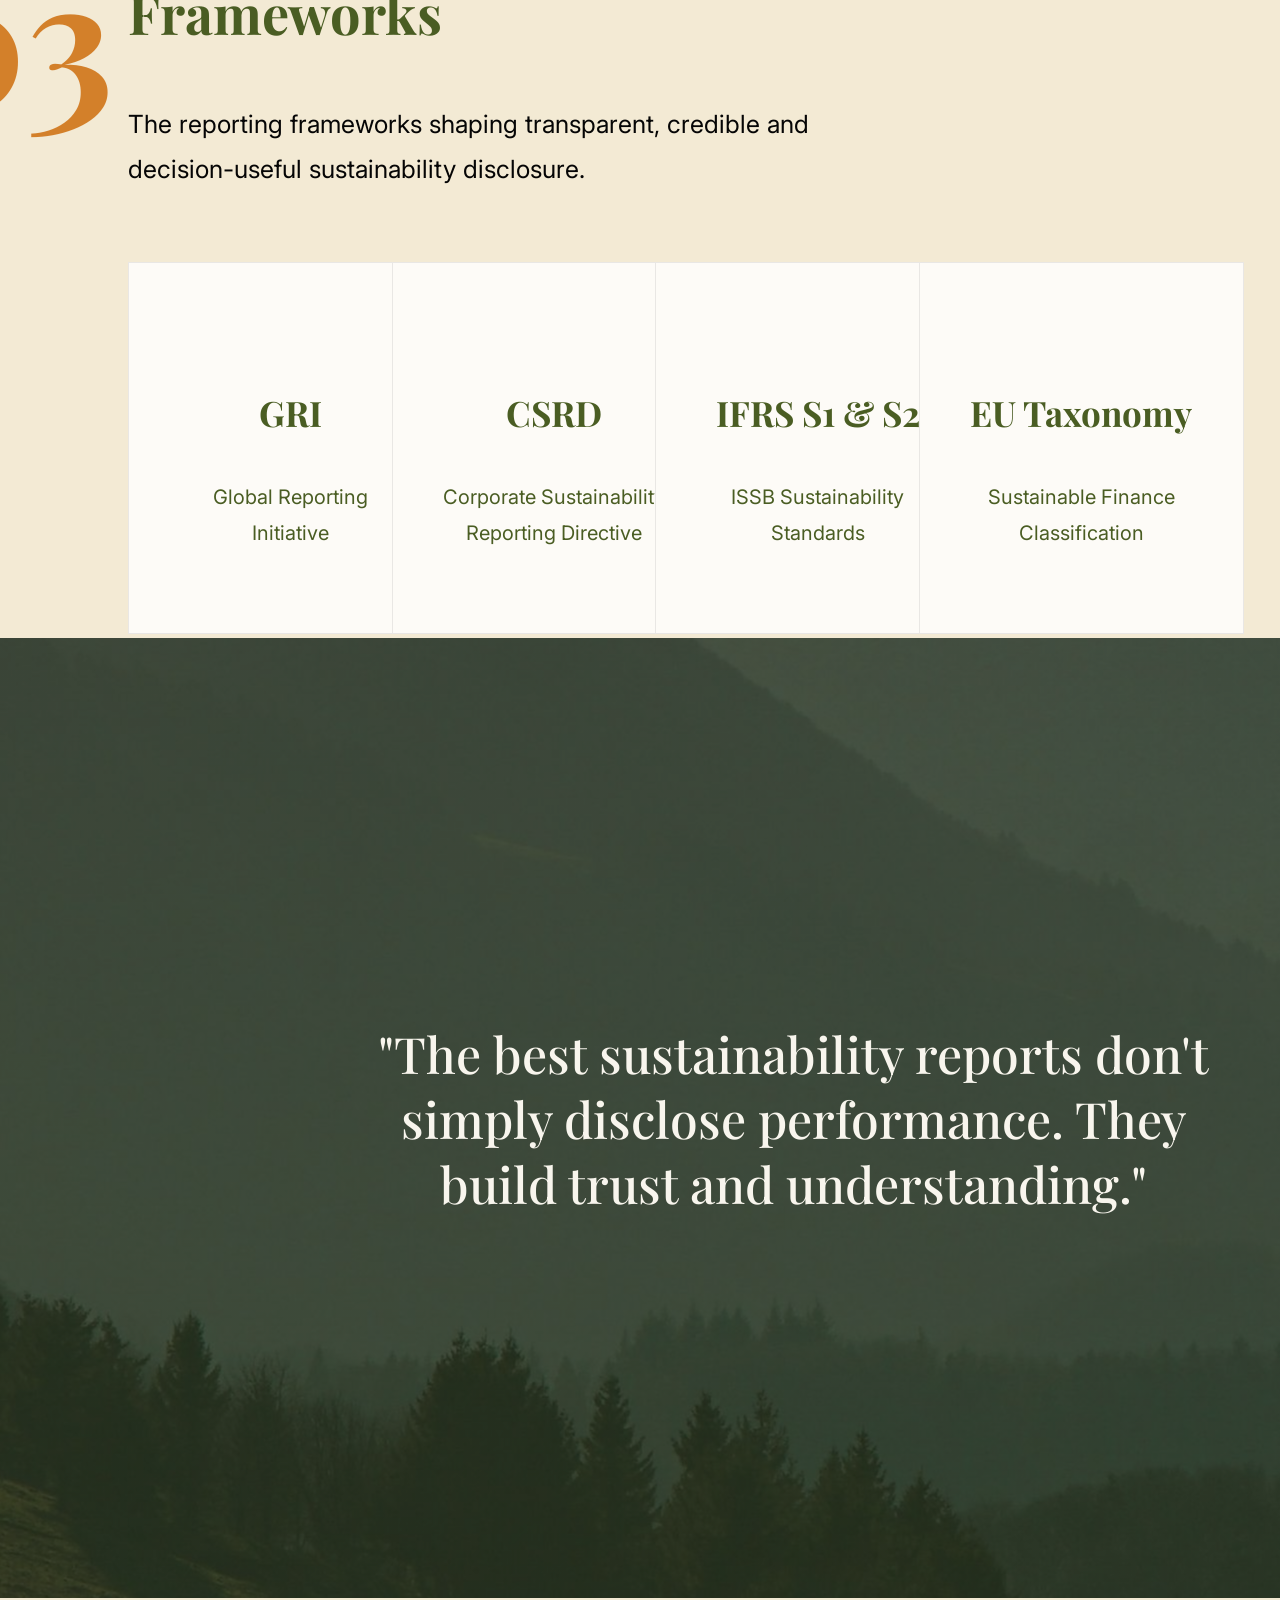
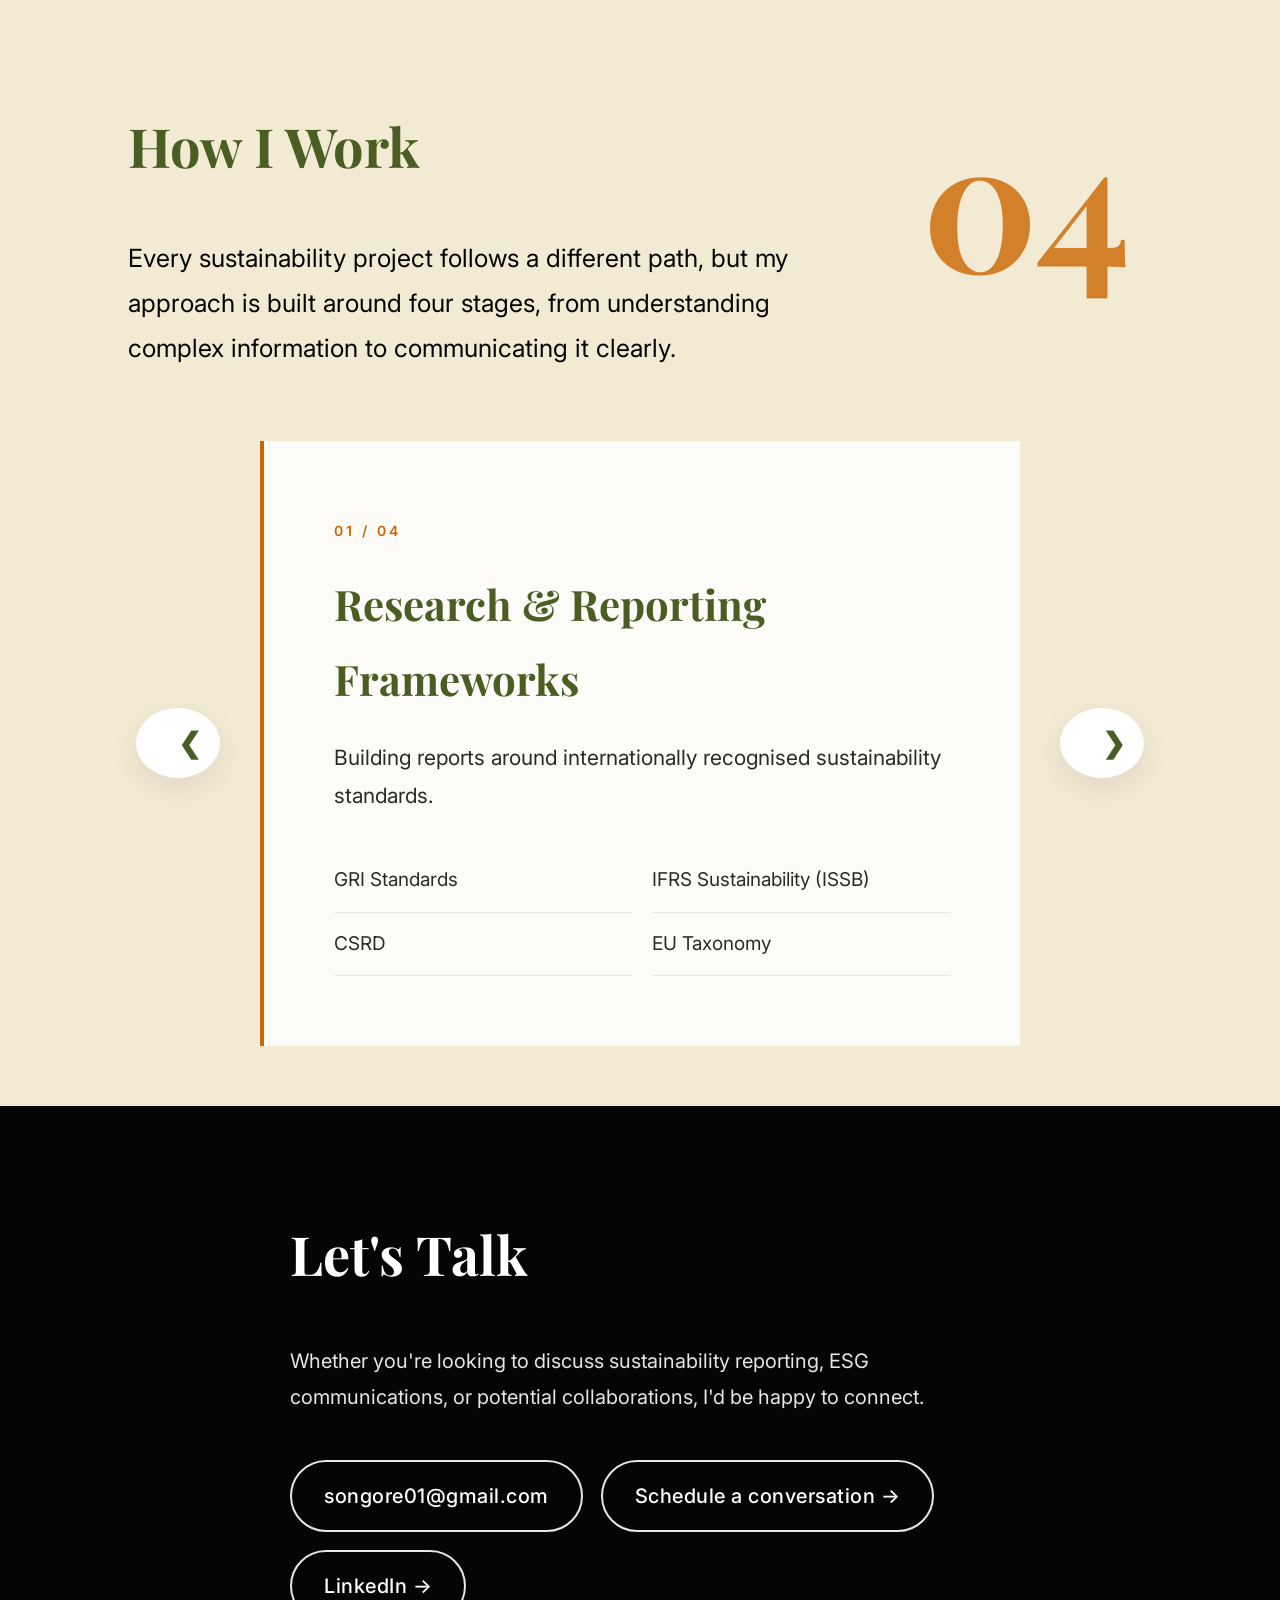
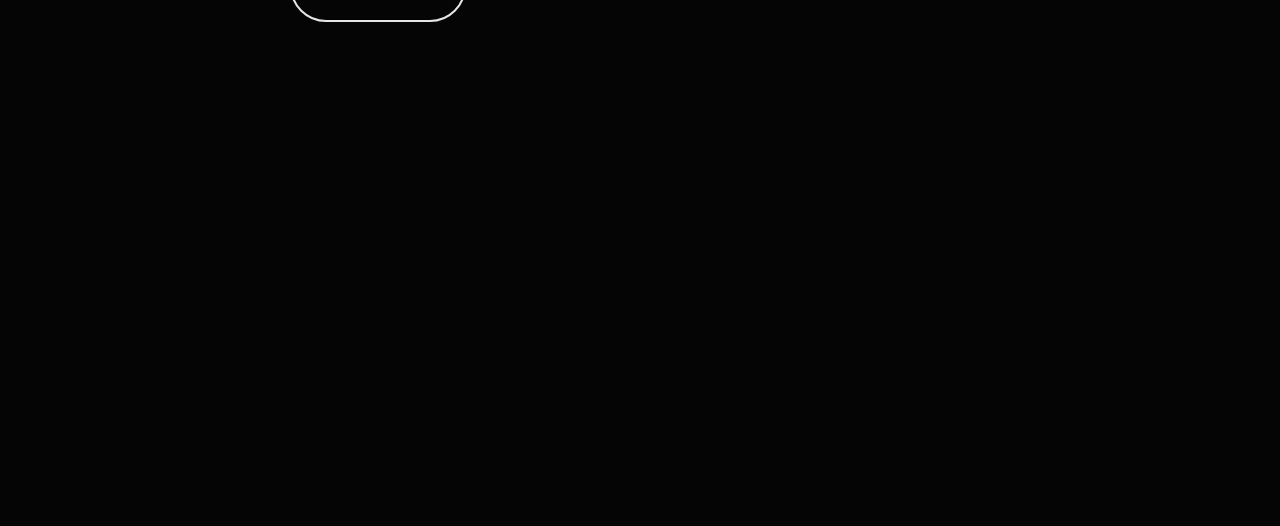
==== commit f7cdd260: "Update index.html" ====
--- a/index.html
+++ b/index.html
@@ -103,7 +103,7 @@
             <div class="sage-blob"></div>
 
             <img
-                src="images/hands_on_tree.jpeg"
+                src="images/hands_on_tree.jpg"
                 alt="Professional Photo of Rufaro Songore"
             >
 
@@ -288,7 +288,7 @@
                 <div class="tile">
 
                     <img
-                        src="images/Map_2.jpg"
+                        src="images/tree_gallery.jpg"
                         alt="Sustainability report research"
                     >
 
@@ -312,7 +312,7 @@
                 <div class="tile wide">
 
                     <img
-                        src="images/tree_gallery.jpg"
+                        src="images/Map_2.jpg"
                         alt="Environmental research project"
                     >
 
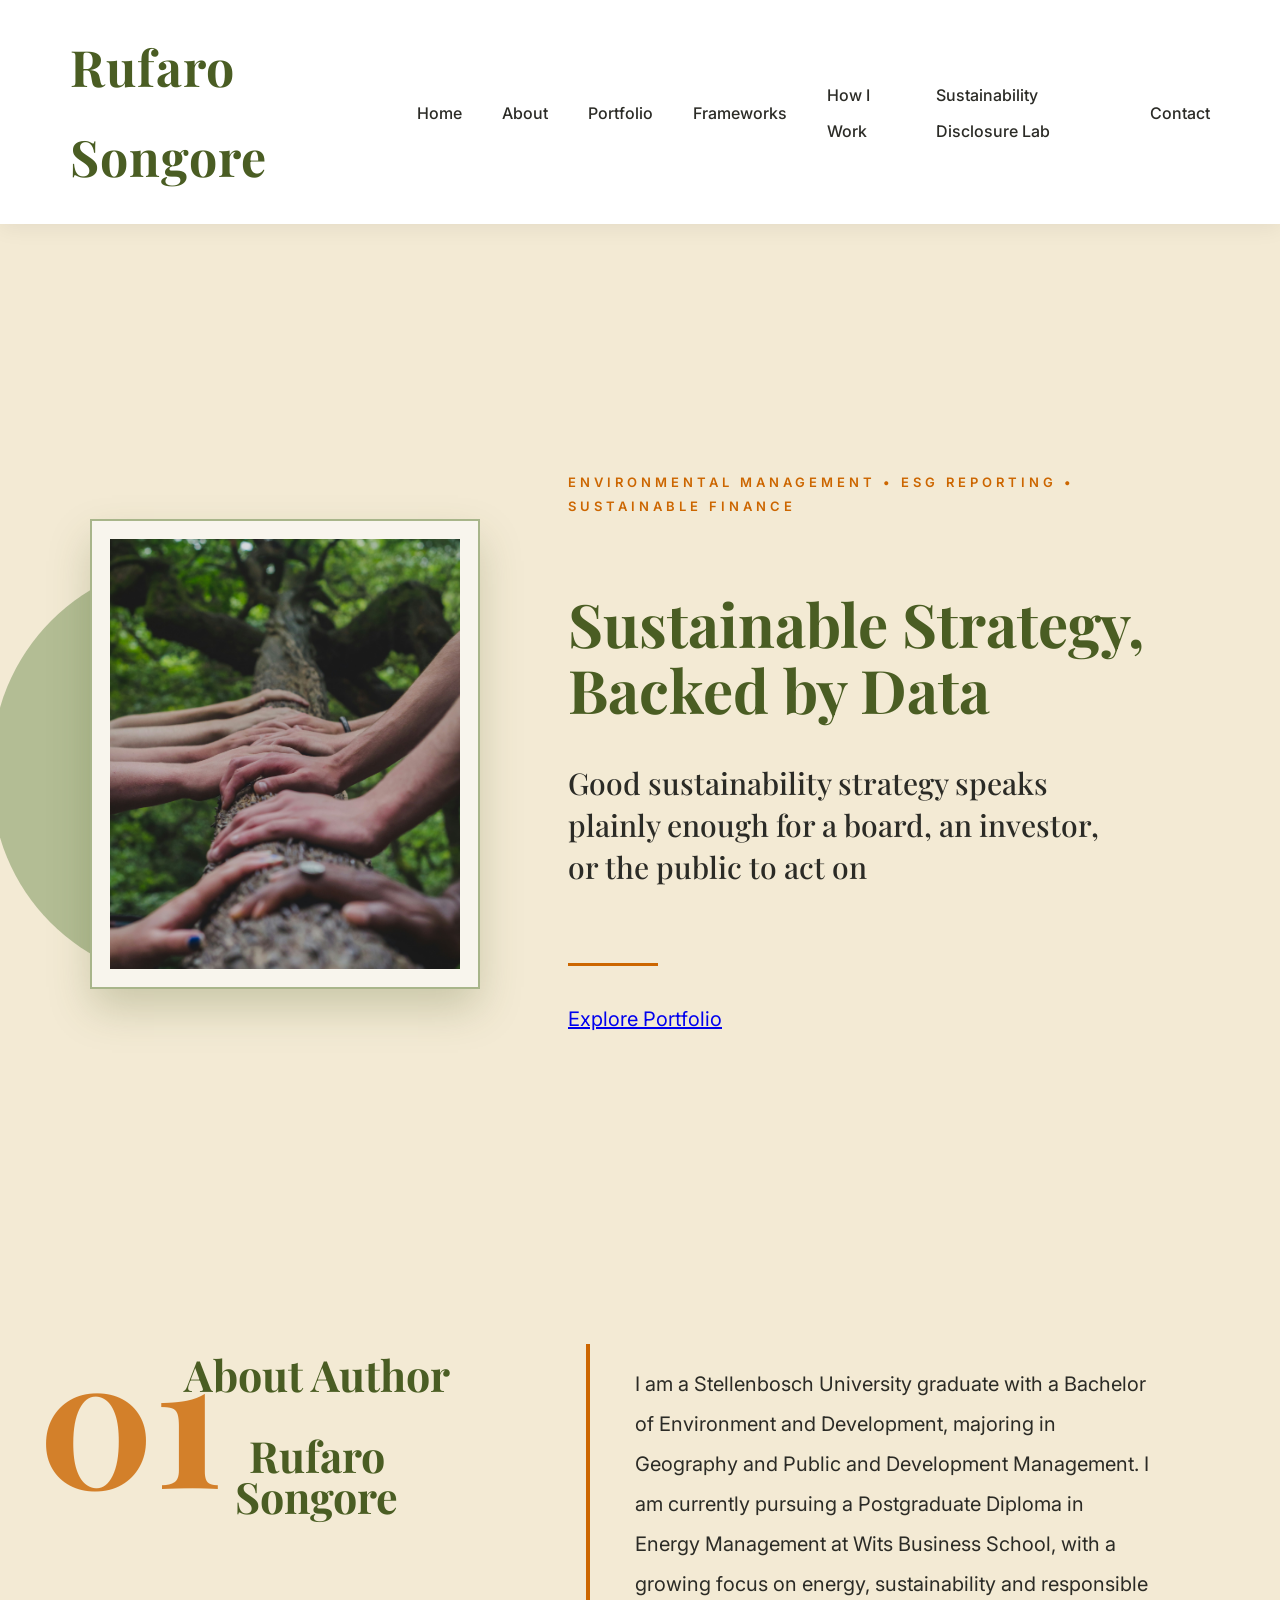
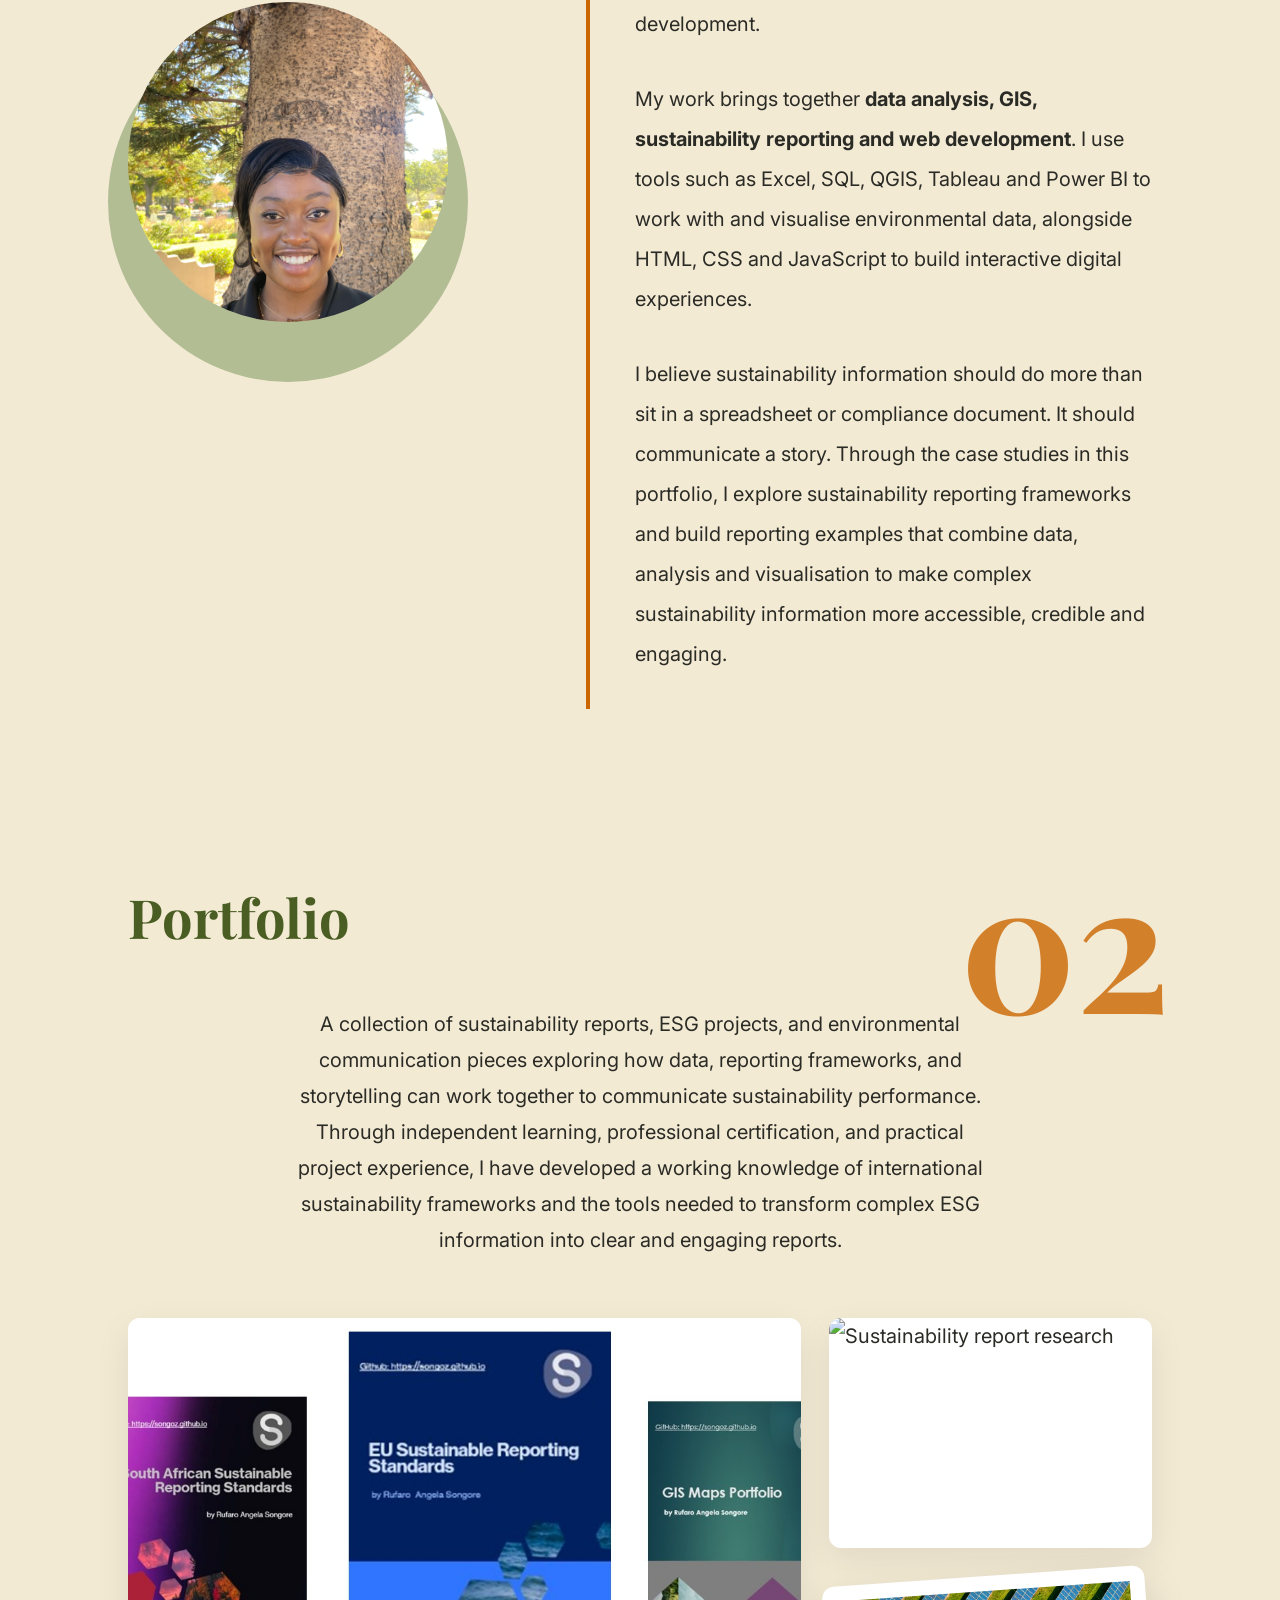
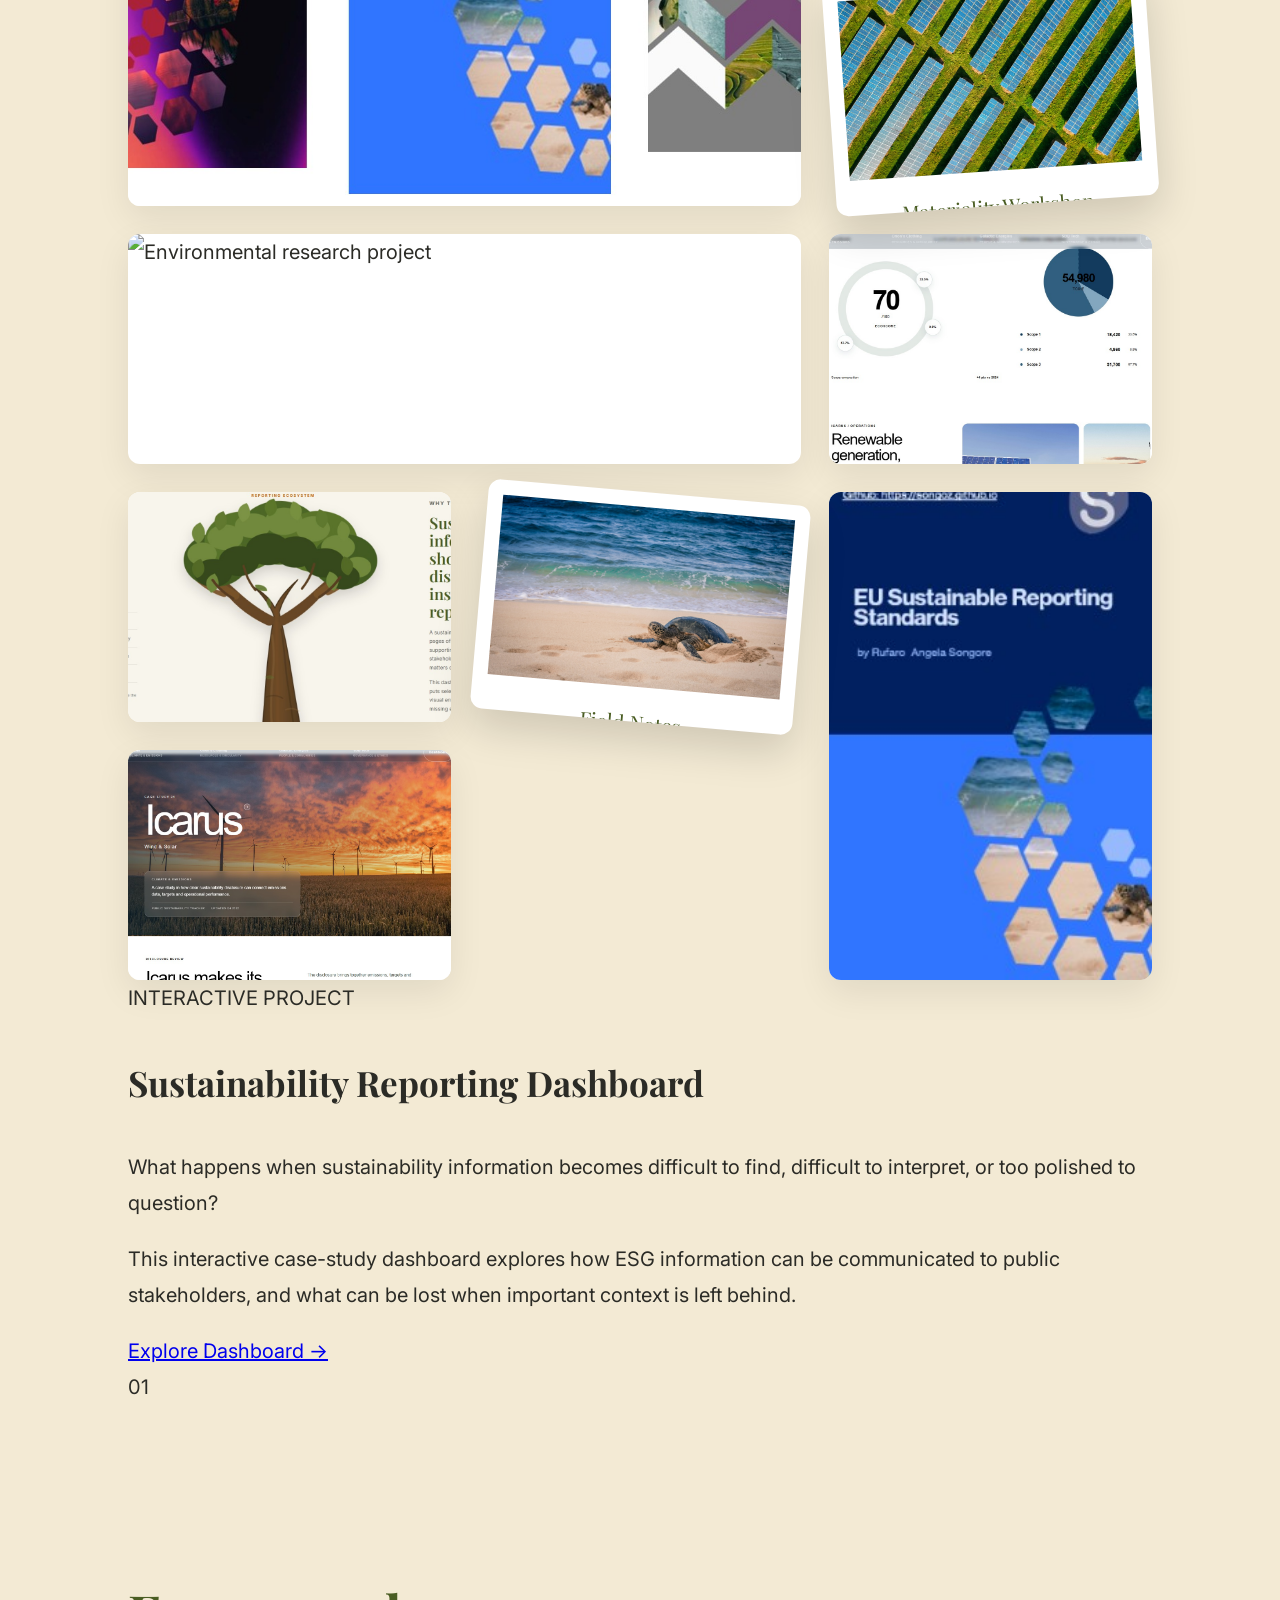
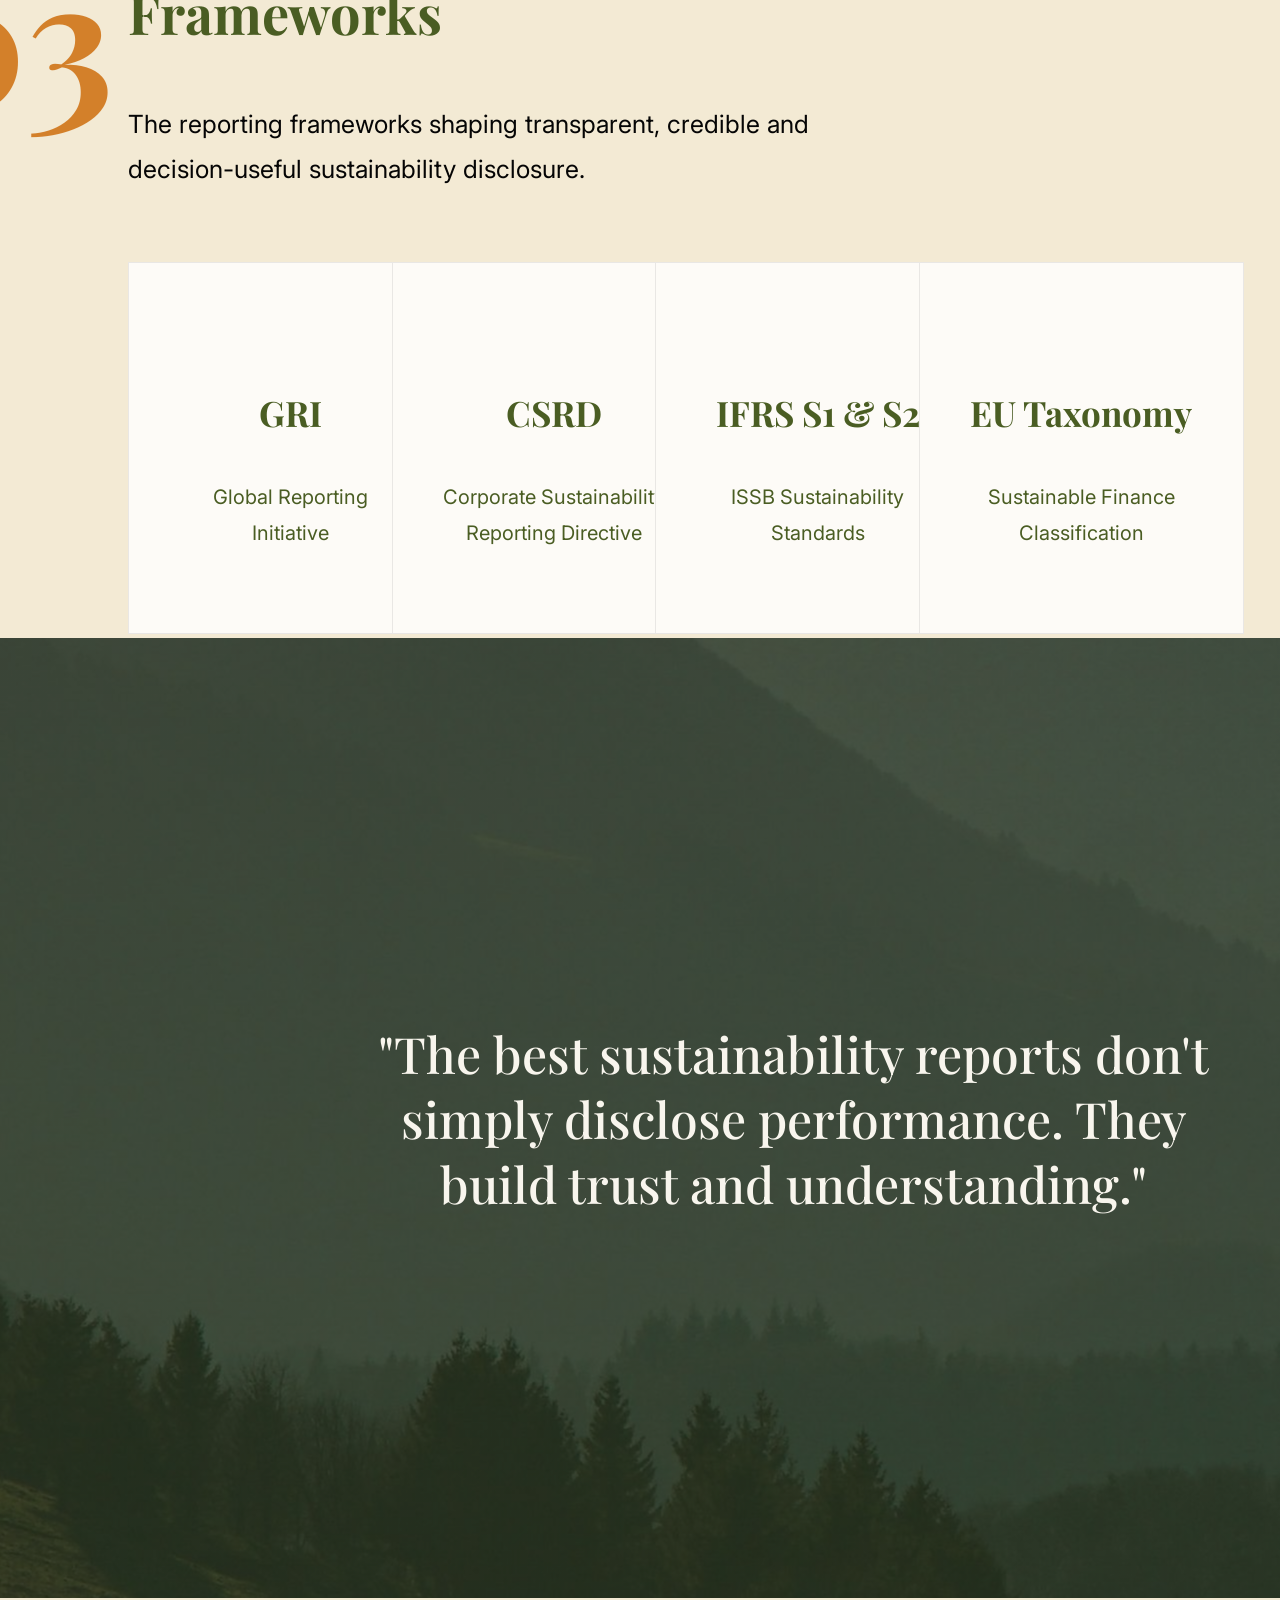
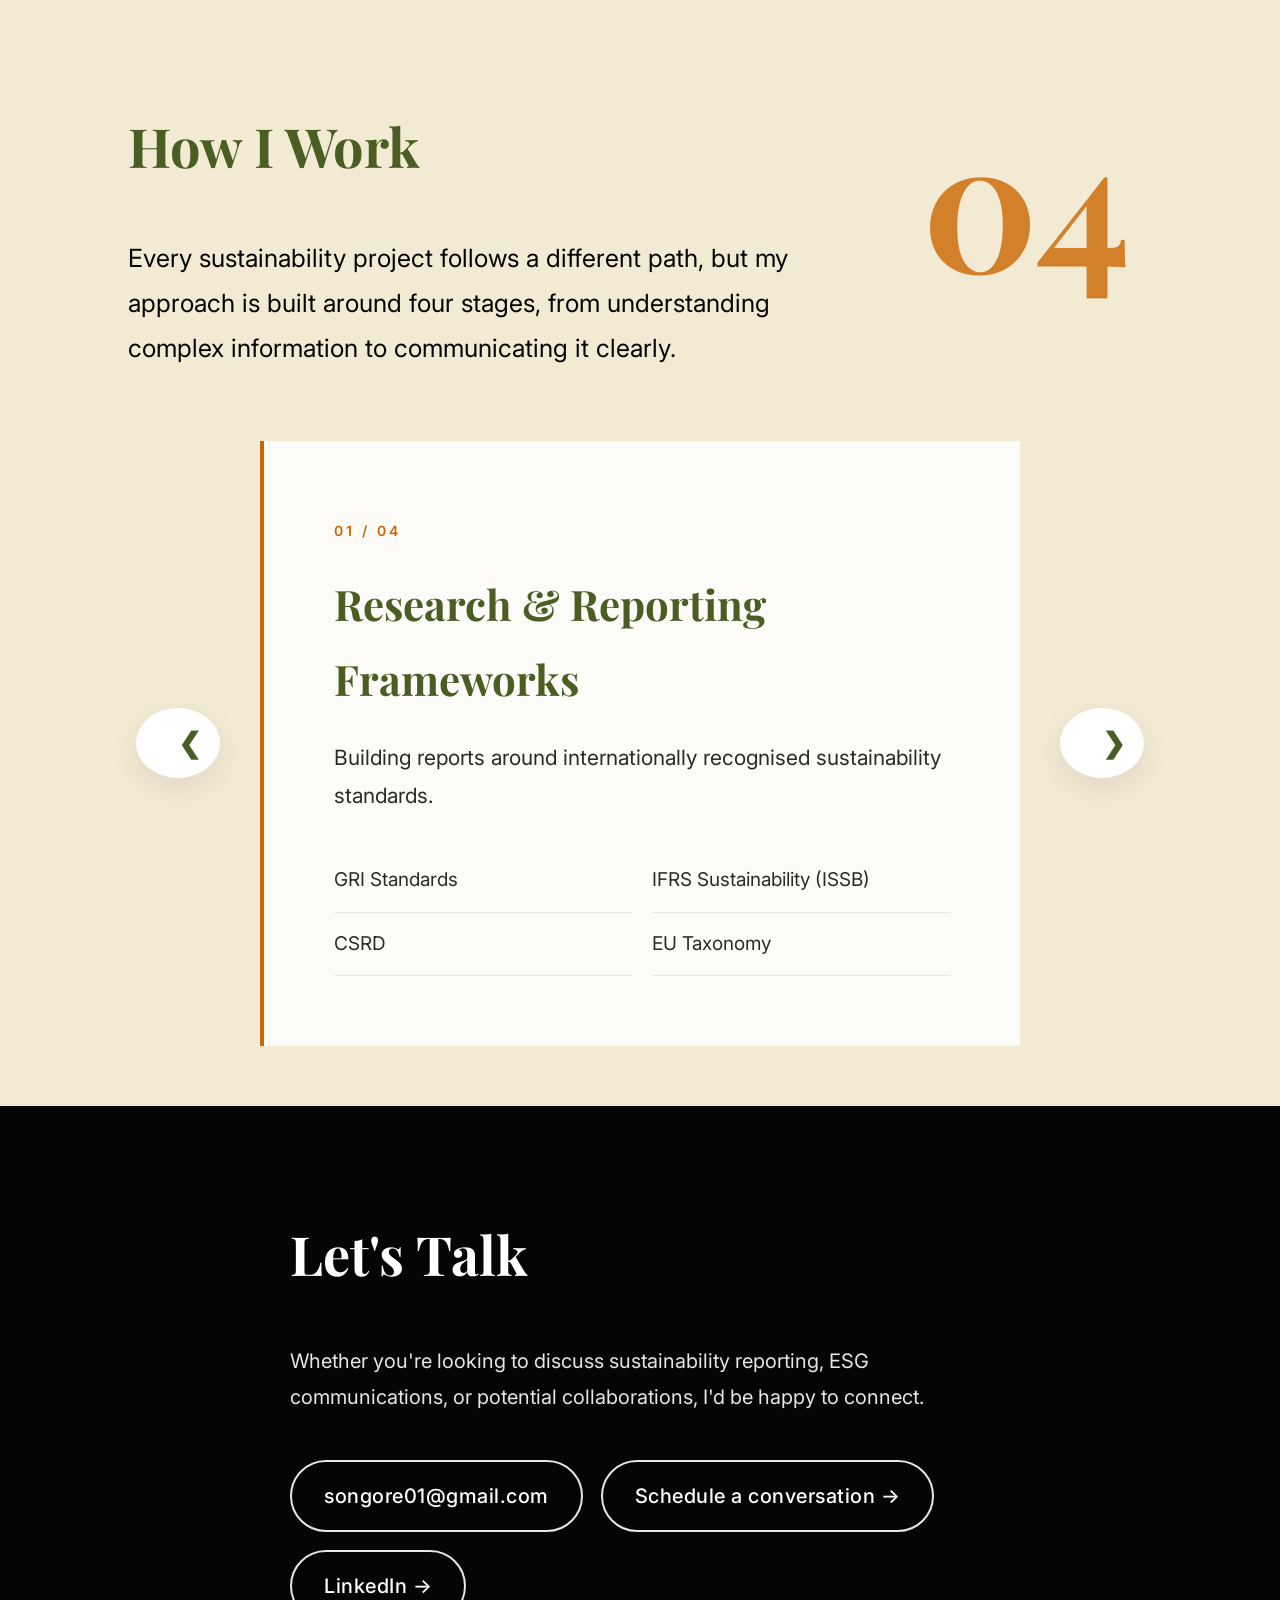
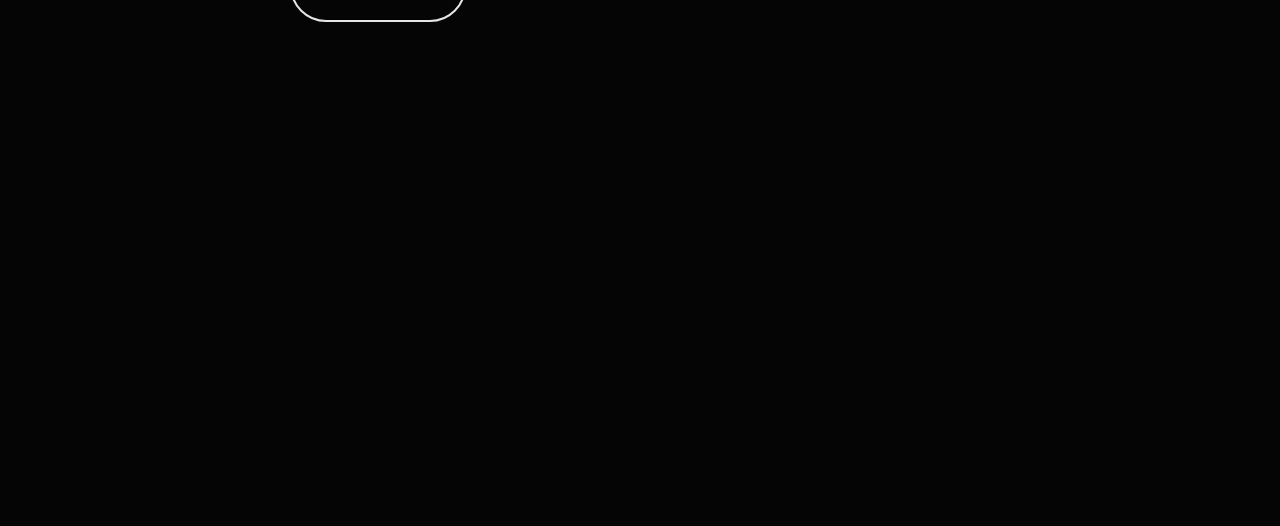
==== commit 5a96bdb1: "Update index.html" ====
--- a/index.html
+++ b/index.html
@@ -171,8 +171,7 @@
 
 
                 <h2>
-                    About<br>
-                    Author
+                    About Author
                 </h2>
 
 
@@ -288,7 +287,7 @@
                 <div class="tile">
 
                     <img
-                        src="images/tree_gallery.jpg"
+                        src="images/road_map.jpg"
                         alt="Sustainability report research"
                     >
 
@@ -312,7 +311,7 @@
                 <div class="tile wide">
 
                     <img
-                        src="images/Map_2.jpg"
+                        src="images/pollution_map.jpg"
                         alt="Environmental research project"
                     >
 
@@ -332,7 +331,7 @@
                 <div class="tile">
 
                     <img
-                        src="images/Map_1.jpg"
+                        src="images/tree_gallery.jpg"
                         alt="Environmental reporting project"
                     >
 
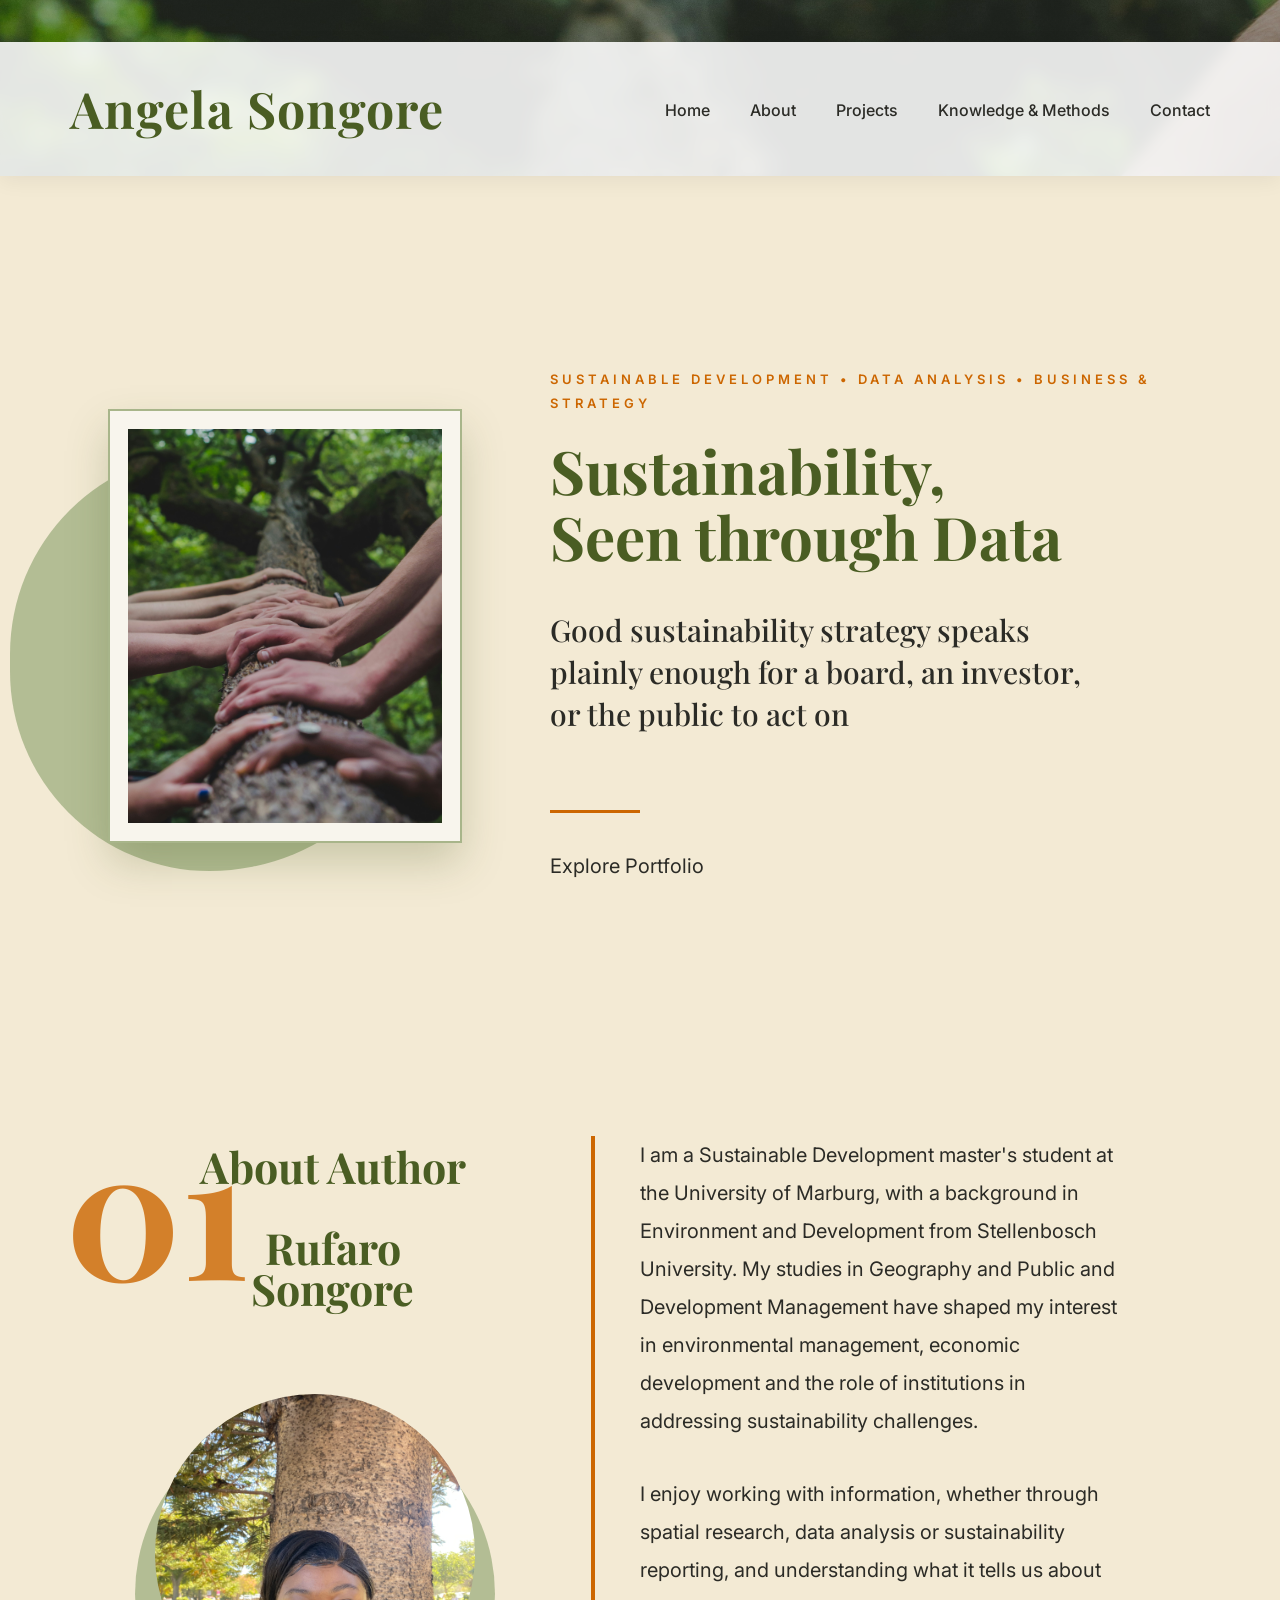
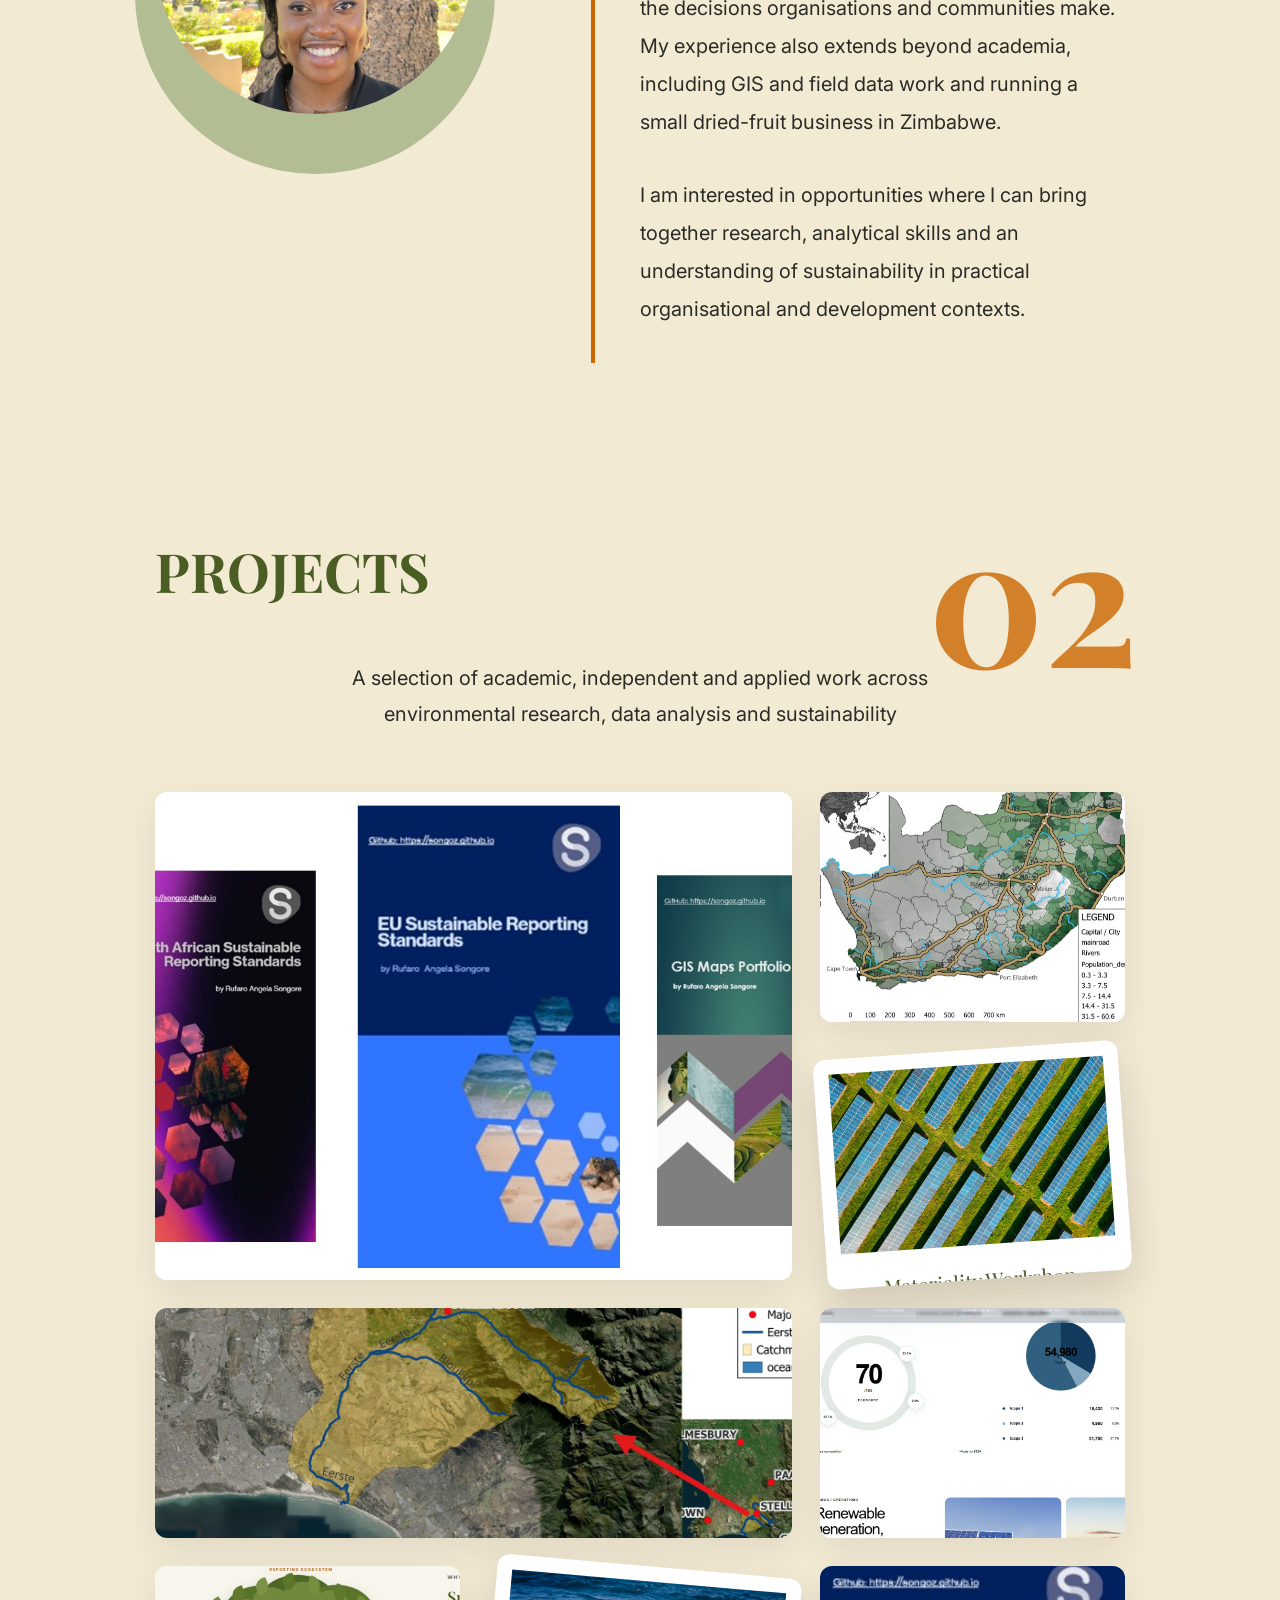
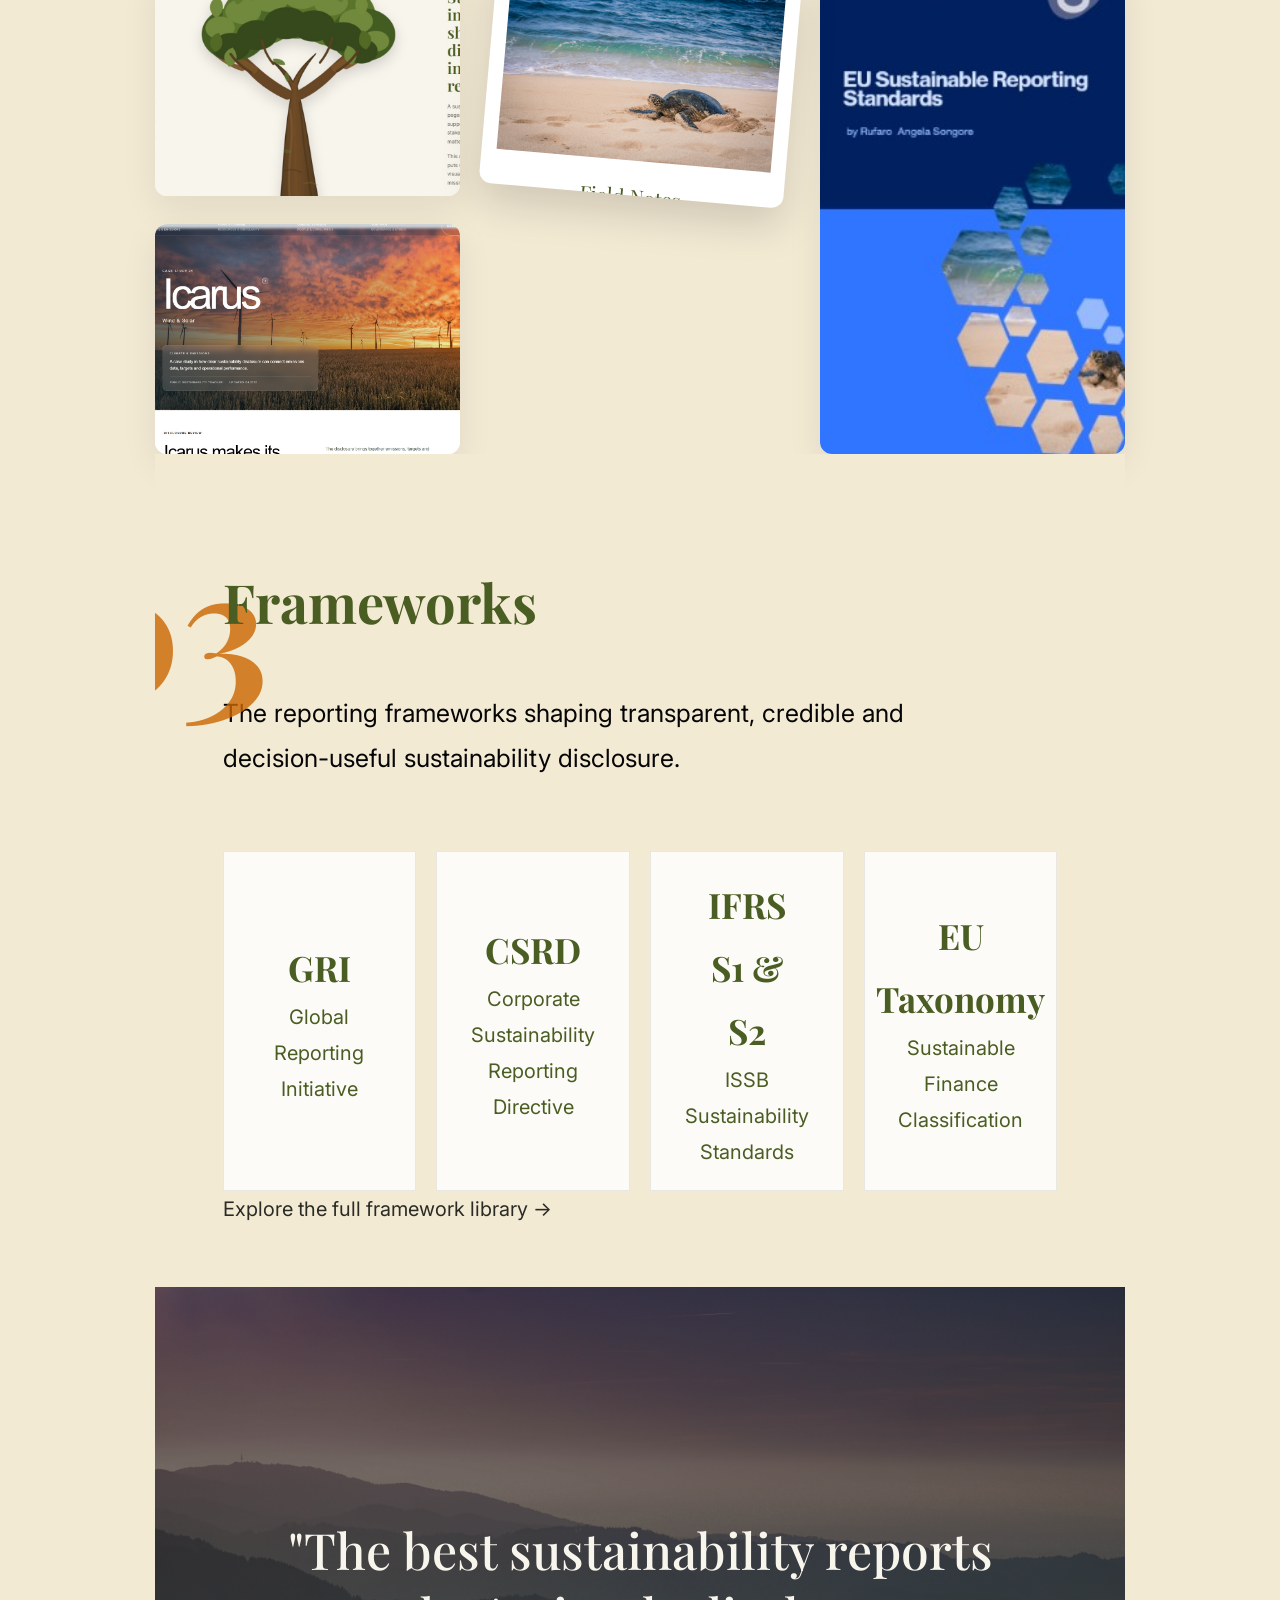
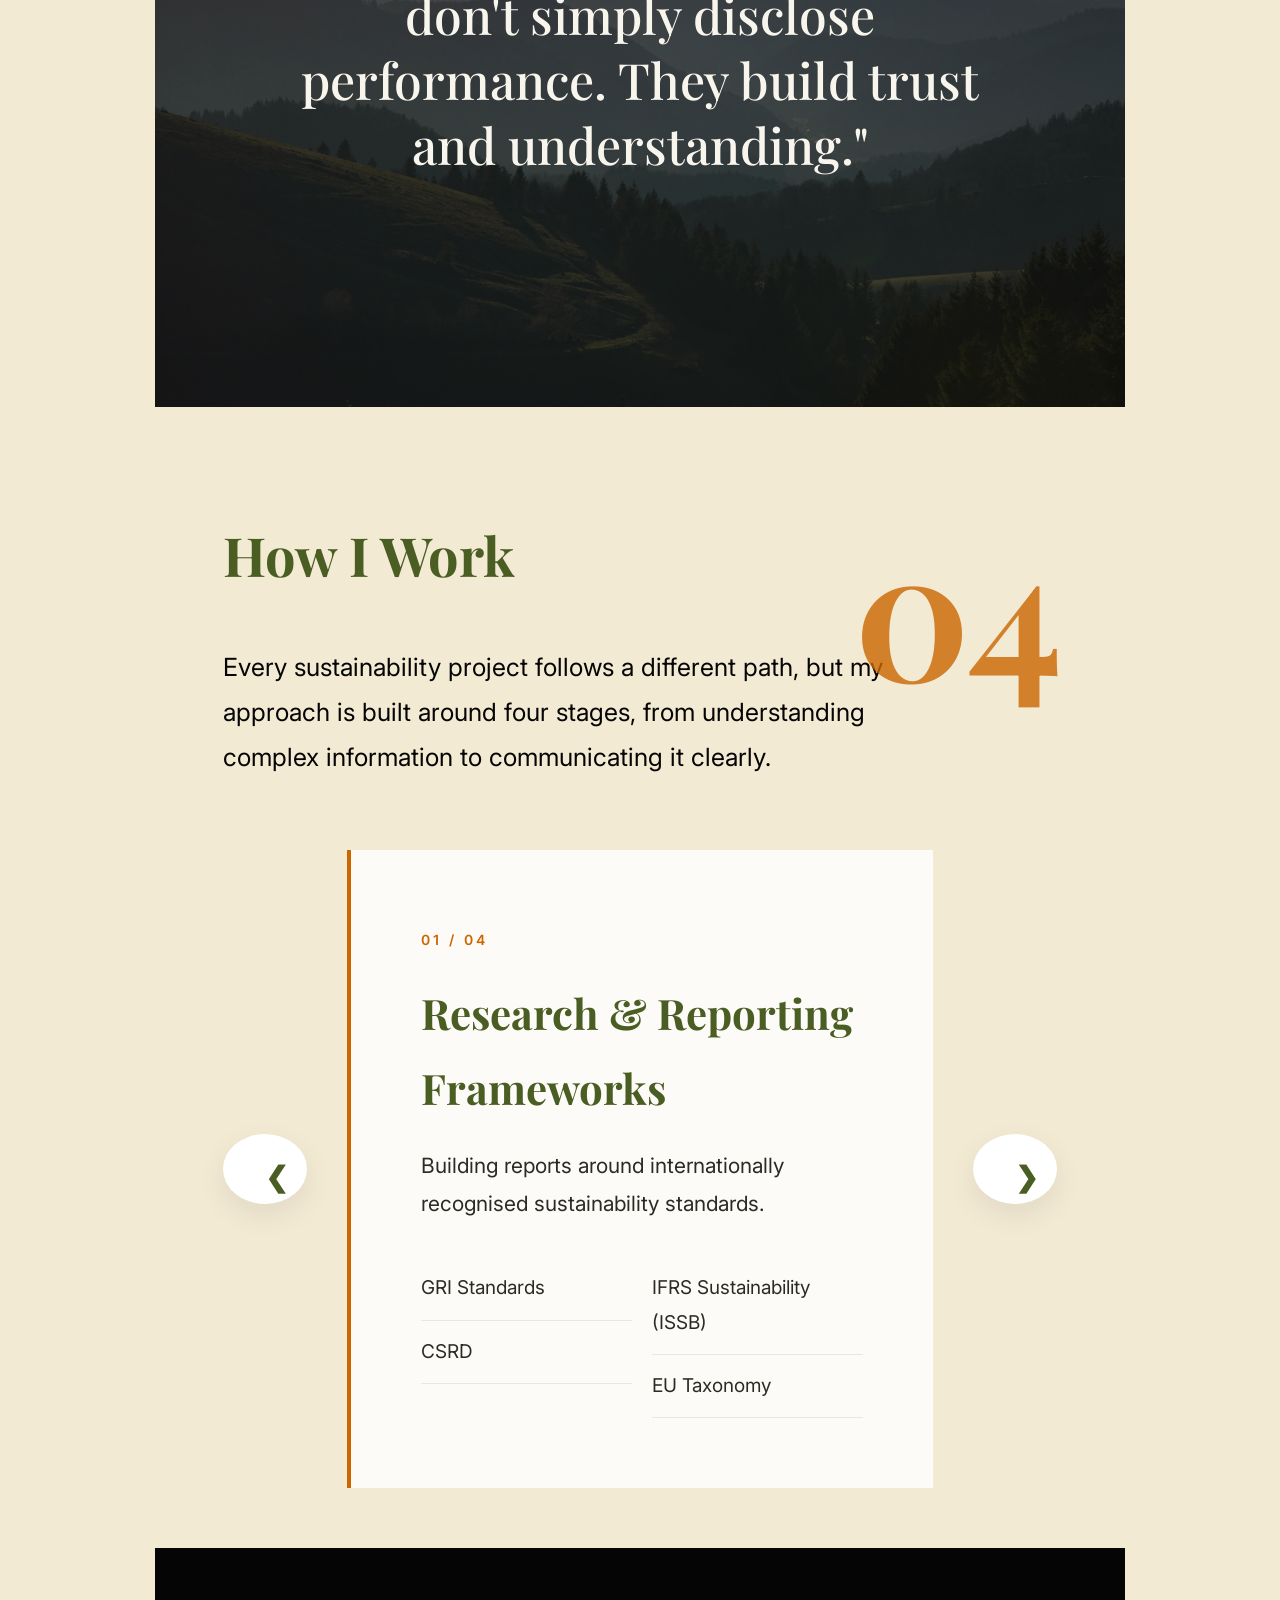
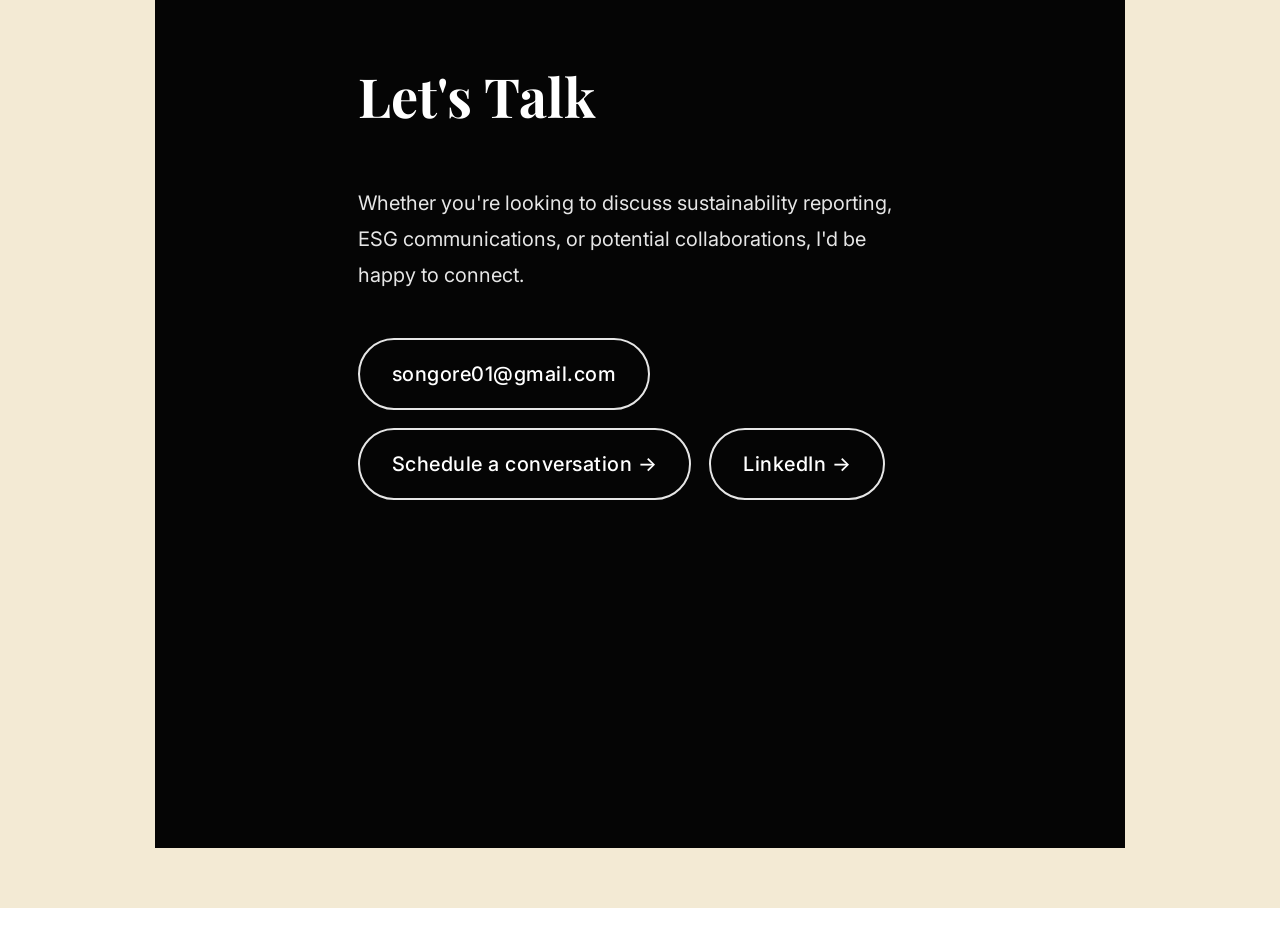
==== commit 96ea958d: "Update index.html" ====
--- a/index.html
+++ b/index.html
@@ -9,7 +9,7 @@
         content="width=device-width, initial-scale=1.0"
     >
 
-    <title>Rufaro Songore | ESG Reporting Portfolio</title>
+    <title>Angela Songore | Sustainable Development & Data Portfolio</title>
 <link rel="icon" type="image/png" href="images/AMP_logo.ico">
     <link rel="preconnect" href="https://fonts.googleapis.com">
     <link
@@ -38,7 +38,7 @@
     <nav>
 
         <h2>
-            Rufaro Songore
+            Angela Songore
         </h2>
 
         <ul>
@@ -57,25 +57,13 @@
 
             <li>
                 <a href="#portfolio">
-                    Portfolio
+                    Projects
                 </a>
             </li>
 
             <li>
-                <a href="frameworks.html">
-                    Frameworks
-                </a>
-            </li>
-
-            <li>
-                <a href="#how-i-work">
-                    How I Work
-                </a>
-            </li>
-
-            <li>
-                <a href="dashboard.html" class="dashboard-nav-link">
-                    Sustainability Disclosure Lab
+                <a href="K&M.html">
+                    Knowledge & Methods
                 </a>
             </li>
 
@@ -115,15 +103,15 @@
 
             <div class="hero-tag">
 
-                Environmental Management • ESG Reporting • Sustainable Finance
+                Sustainable Development • Data Analysis • Business & Strategy
 
             </div>
 
 
             <h1>
 
-                Sustainable Strategy,<br>
-                Backed by Data
+                Sustainability,<br>
+                Seen through Data
 
             </h1>
 
@@ -200,26 +188,24 @@
 
                 <p>
 
-                I am a Stellenbosch University graduate with a Bachelor of Environment and Development,
-                majoring in Geography and Public and Development Management. 
-                I am currently pursuing a Postgraduate Diploma in Energy Management at Wits Business School, 
-                with a growing focus on energy, sustainability and responsible development.
+                I am a Sustainable Development master's student at the University of Marburg, with a background in Environment
+                and Development from Stellenbosch University. My studies in Geography and Public and Development Management 
+                have shaped my interest in environmental management, economic development and the role of institutions in 
+                addressing sustainability challenges.
 
 
                 <p>
 
-My work brings together <strong>data analysis, GIS, sustainability reporting and web development</strong>. 
-I use tools such as Excel, SQL, QGIS, Tableau and Power BI to work with and visualise environmental data, 
-alongside HTML, CSS and JavaScript to build interactive digital experiences.
+I enjoy working with information, whether through spatial research, data analysis or sustainability reporting, 
+and understanding what it tells us about the decisions organisations and communities make. My experience 
+also extends beyond academia, including GIS and field data work and running a small dried-fruit business in Zimbabwe.
 
                 </p>
 
 
                 <p>
-I believe sustainability information should do more than sit in a spreadsheet or compliance document.
-It should communicate a story. Through the case studies in this portfolio, I explore sustainability 
-reporting frameworks and build reporting examples that combine data, analysis and visualisation to 
-make complex sustainability information more accessible, credible and engaging.
+I am interested in opportunities where I can bring together research, analytical skills and an understanding of 
+sustainability in practical organisational and development contexts.
 
                 </p>
 
@@ -235,7 +221,7 @@
 
 
     <!-- =========================================
-         PORTFOLIO
+         PROJECTS
          ========================================= -->
 
     <section id="portfolio" class="section">
@@ -250,22 +236,13 @@
 
 
             <h2>
-                Portfolio
+                PROJECTS
             </h2>
 
 
             <p class="portfolio-intro">
 
-                A collection of sustainability reports, ESG projects,
-                and environmental communication pieces exploring how
-                data, reporting frameworks, and storytelling can work
-                together to communicate sustainability performance.
-
-                Through independent learning, professional certification,
-                and practical project experience, I have developed a
-                working knowledge of international sustainability
-                frameworks and the tools needed to transform complex
-                ESG information into clear and engaging reports.
+                A selection of academic, independent and applied work across environmental research, data analysis and sustainability
 
             </p>
 
@@ -375,93 +352,8 @@
             </div>
 
 
-            <!-- Dashboard feature -->
-
-            <div class="dashboard-feature">
-
-
-                <div class="dashboard-feature-copy">
-
-
-                    <span class="dashboard-feature-label">
-                        INTERACTIVE PROJECT
-                    </span>
-
-
-                    <h3>
-                        Sustainability Reporting Dashboard
-                    </h3>
-
-
-                    <p>
-
-                        What happens when sustainability information
-                        becomes difficult to find, difficult to interpret,
-                        or too polished to question?
-
-                    </p>
-
-
-                    <p>
-
-                        This interactive case-study dashboard explores
-                        how ESG information can be communicated to public
-                        stakeholders, and what can be lost when important
-                        context is left behind.
-
-                    </p>
-
-
-                    <a
-                        href="dashboard.html"
-                        class="dashboard-feature-button"
-                    >
-
-                        Explore Dashboard
-                        <span>→</span>
-
-                    </a>
-
-
-                </div>
-
-
-                <div class="dashboard-feature-visual">
-
-
-                    <div class="dashboard-feature-number">
-                        01
-                    </div>
-
-
-                    <div class="dashboard-feature-tree">
-
-                        <span class="feature-leaf leaf-one"></span>
-                        <span class="feature-leaf leaf-two"></span>
-                        <span class="feature-leaf leaf-three"></span>
-                        <span class="feature-leaf leaf-four"></span>
-                        <span class="feature-leaf leaf-five"></span>
-
-                        <span class="feature-trunk"></span>
-
-                    </div>
-
-
-                </div>
-
-
-            </div>
-
-
-        </div>
-
-
-    </section>
-
-
-
     <!-- =========================================
-         FRAMEWORKS
+         K & M
          ========================================= -->
 
     <section id="frameworks" class="section">
--- a/style.css
+++ b/style.css
@@ -1,801 +1,1239 @@
-html{
-
-scroll-behavior:smooth;
-
-}
-.section{
-
-    padding:60px 0;
-    position:relative;
-    overflow:hidden;
-
-}
-.section-intro{
-
-max-width:700px;
-
-font-size:25px;
-
-line-height:1.8;
-
-color:#050505;
-
-margin-bottom:60px;
-
-}
-.section h2{
-
-font-family:'Playfair Display', serif;
-
-font-size:54px;
-
-color:#4A5D23;
-
-position:relative;
-
- z-index:3;
-
- margin-top:40px;
-
- margin-bottom:40px;
-
-text-align:left;
-
-}
-.content{
-    
-max-width:1100px;
-
-margin:auto;
-
-padding:0 10%;
-
- position:relative;
-    z-index:2;
-
- max-width:1100px;
-    margin:auto;
-
-}
-.section-number{
-
-    position:absolute;
-
-    top:10px;
-
-    left:3%;
-
-    font-family:'Playfair Display', serif;
-
-    font-size:180px;
-
-    font-weight:700;
-
-    color:#CC6600;
-
-    opacity:.80;
-
-    line-height:1;
-
-    z-index:0;
-
-    pointer-events:none;
-
-}
-#about .section-number{
-
-left:-90px;
-top:-20px;
-
-}
-#portfolio .section-number{
-
-left:75%;
-top:-20px;
-
-}
-#frameworks .section-number{
-
-left:-90px;
-top:-20px;
-
-}
-#how-i-work .section-number{
-
-left:72%;
-top:10px;
-
-}
-#contact .section-number{
-
-left:-90px;
-top:-20px;
-
-}
-.hero-content{
-
-display:flex;
-flex-direction:column;
-align-items:flex-start;
-max-width:620px;
-
-}
-.hero-statement{
-
-font-size:30px;
-
-font-family:'Playfair Display', serif;
-
-font-weight:500;
-
-line-height:1.4;
-
-color:#2B2B26;
-
-margin-top:20px;
-
-margin-bottom:40px;
-
-max-width:550px;
-
-}
-body{
-
-position:relative;
-
-margin:0;
-
-font-family:'Inter',sans-serif;
-
-background:#F3EAD4;
-
-color:#2B2B26;
-
-font-size:20px;
-
-line-height:1.8;
-
-}
-body::before{
-
-content:"";
-
-position:fixed;
-
-inset:0;
-
-background-image:url("images/paper_texture.png");
-
-background-repeat:repeat;
-
-opacity:.045;
-
-pointer-events:none;
-
-z-index:9999;
-
-}
-h1,h2,h3{
-
-font-family:'Playfair Display', serif;
-}
-h1{
-
-font-size:75px;
-
-}
-h2{
-
-font-size:55px;
-
-}
-h3{
-
-font-size:35px;
-
-}
-nav{
-
-display:flex;
-
-justify-content:space-between;
-
-align-items:center;
-
-padding:22px 70px;
-
-background:white;
-
-position:sticky;
-
-top:0;
-
-z-index:1000;
-
-box-shadow:0 5px 20px rgba(0,0,0,0.06);
-
-}
-nav h2{
-
-font-size:30px;
-
-font-weight:700;
-
-color:#4A5D23;
-
-font-size:50px;
-
-font-family:'Playfair Display', serif;
-
-margin:0;
-
-letter-spacing:1px;
-
-}
-
-nav ul{
-
-display:flex;
-
-list-style:none;
+/* =========================================================
+   RESET
+========================================================= */
+
+* {
+    box-sizing: border-box;
+    margin: 0;
+    padding: 0;
+}
+
+html {
+    scroll-behavior: smooth;
+}
+
+button,
+a {
+    font: inherit;
+}
+
+button {
+    border: none;
+}
+
+a {
+    color: inherit;
+    text-decoration: none;
+}
+
+
+/* =========================================================
+   BODY
+   FIXED HANDS_ON_TREE BACKGROUND
+========================================================= */
+
+body {
+
+    position: relative;
+
+    margin: 0;
+
+    min-height: 100vh;
+
+    font-family: 'Inter', sans-serif;
+
+    background:
+        linear-gradient(
+            rgba(48, 72, 43, 0.18),
+            rgba(48, 72, 43, 0.18)
+        ),
+        url("images/hands_on_tree.jpg");
+
+    background-size: cover;
+
+    background-position: center;
+
+    background-attachment: fixed;
+
+    color: #2B2B26;
+
+    font-size: 20px;
+
+    line-height: 1.8;
+
+    /*
+       Space between the browser edge and the foresheet.
+       This allows the tree photograph to remain visible.
+    */
+
+    padding-top: 42px;
+
+    padding-bottom: 42px;
+
+}
+
+
+/* Paper texture */
+
+body::before {
+
+    content: "";
+
+    position: fixed;
+
+    inset: 0;
+
+    background-image: url("images/paper_texture.png");
+
+    background-repeat: repeat;
+
+    opacity: .045;
+
+    pointer-events: none;
+
+    z-index: 9999;
+
+}
+
+
+/* =========================================================
+   FORESHEET
+   WIDER + CREAM + ROUNDED EDGES
+========================================================= */
+
+main {
+    width: 70%;
+    margin: 0 auto;
+
+    background: #F3EAD4;
+
+    border-radius: 18px;
+
+    overflow: hidden;
+
+    box-shadow:
+        0 25px 70px rgba(0, 0, 0, 0.24);
+}
+
+
+/*
+   Make every direct section part of the same visual sheet.
+   Nothing here is transparent.
+*/
+
+main > section {
+
+    background: #F3EAD4;
+
+}
+
+
+/* =========================================================
+   NAVIGATION
+   FULL WIDTH + SLIGHTLY TRANSLUCENT
+========================================================= */
+
+nav {
+
+    width: 100%;
+
+    display: flex;
+
+    justify-content: space-between;
+
+    align-items: center;
+
+    padding: 22px 70px;
+
+    background: rgba(255, 255, 255, 0.88);
+
+    position: sticky;
+
+    top: 0;
+
+    z-index: 1000;
+
+    box-shadow:
+        0 5px 20px rgba(0, 0, 0, 0.06);
+
+    backdrop-filter: blur(7px);
+
+    -webkit-backdrop-filter: blur(7px);
+
+}
+
+
+/*
+   Keep the navigation visually attached to the cream sheet.
+*/
+
+nav + main {
+
+    margin-top: 0;
+
+}
+
+
+/* =========================================================
+   NAVIGATION TEXT
+========================================================= */
+
+nav h2 {
+
+    font-size: 30px;
+
+    font-weight: 700;
+
+    color: #4A5D23;
+
+    font-size: 50px;
+
+    font-family: 'Playfair Display', serif;
+
+    margin: 0;
+
+    letter-spacing: 1px;
+
+}
+
+nav ul {
+
+    display: flex;
+
+    list-style: none;
+
+    gap: 40px;
+
+    margin: 0;
+
+    padding: 0;
+
+    align-items: center;
+
+}
+
+nav a {
+
+    text-decoration: none;
+
+    color: #2B2B26;
+
+    font-weight: 500;
+
+    font-size: 16px;
+
+    transition: 0.3s;
+
+    position: relative;
+
+}
+
+nav a:hover {
+
+    color: #B55239;
+
+}
+
+nav a::after {
+
+    content: "";
+
+    position: absolute;
+
+    left: 0;
+
+    bottom: -6px;
+
+    width: 0;
+
+    height: 2px;
+
+    background: #D89B2B;
+
+    transition: 0.3s;
+
+}
+
+nav a:hover::after {
+
+    width: 100%;
+
+}
+
+
+/* =========================================================
+   GENERAL SECTIONS
+========================================================= */
+
+.section {
+
+    padding: 60px 0;
+
+    position: relative;
+
+    overflow: hidden;
+
+    background: #F3EAD4;
+
+}
+
+.section-intro {
+
+    max-width: 700px;
+
+    font-size: 25px;
+
+    line-height: 1.8;
+
+    color: #050505;
+
+    margin-bottom: 60px;
+
+}
+
+.section h2 {
+
+    font-family: 'Playfair Display', serif;
+
+    font-size: 54px;
+
+    color: #4A5D23;
+
+    position: relative;
+
+    z-index: 3;
+
+    margin-top: 40px;
+
+    margin-bottom: 40px;
+
+    text-align: left;
+
+}
+
+.content {
+
+    width: 100%;
+
+    max-width: 1150px;
+
+    margin: auto;
+
+    padding: 0 7%;
+
+    position: relative;
+
+    z-index: 2;
+
+}
+
+
+/* =========================================================
+   SECTION NUMBERS
+========================================================= */
+
+.section-number {
+
+    position: absolute;
+
+    top: 10px;
+
+    left: 3%;
+
+    font-family: 'Playfair Display', serif;
+
+    font-size: 180px;
+
+    font-weight: 700;
+
+    color: #CC6600;
+
+    opacity: .80;
+
+    line-height: 1;
+
+    z-index: 0;
+
+    pointer-events: none;
+
+}
+
+#about .section-number {
+
+    left: -90px;
+
+    top: -20px;
+
+}
+
+#portfolio .section-number {
+
+    left: 75%;
+
+    top: -20px;
+
+}
+
+#frameworks .section-number {
+
+    left: -90px;
+
+    top: -20px;
+
+}
+
+#how-i-work .section-number {
+
+    left: 72%;
+
+    top: 10px;
+
+}
+
+#contact .section-number {
+
+    left: -90px;
+
+    top: -20px;
+
+}
+
+
+/* =========================================================
+   TYPOGRAPHY
+========================================================= */
+
+h1,
+h2,
+h3 {
+
+    font-family: 'Playfair Display', serif;
+
+}
+
+h1 {
+
+    font-size: 75px;
+
+}
+
+h2 {
+
+    font-size: 55px;
+
+}
+
+h3 {
+
+    font-size: 35px;
+
+}
+
+
+/* =========================================================
+   HERO
+========================================================= */
+
+.hero {
+
+    min-height: 100vh;
+
+    display: flex;
+
+    align-items: center;
+
+    justify-content: center;
+
+    gap: 90px;
+
+    padding: 80px;
+
+    position: relative;
+
+    overflow: hidden;
+
+    background: #F3EAD4;
+
+}
+
+.hero-content {
+
+    display: flex;
+
+    flex-direction: column;
+
+    align-items: flex-start;
+
+    max-width: 620px;
+
+}
+
+.hero-statement {
+
+    font-size: 30px;
+
+    font-family: 'Playfair Display', serif;
+
+    font-weight: 500;
+
+    line-height: 1.4;
+
+    color: #2B2B26;
+
+    margin-top: 20px;
+
+    margin-bottom: 40px;
+
+    max-width: 550px;
+
+}
+
+.image-container {
+
+    position: relative;
+
+    display: flex;
+
+    justify-content: center;
+
+    align-items: center;
+
+}
+
+.sage-blob {
+
+    position: absolute;
+
+    width: 420px;
+
+    height: 420px;
+
+    background: #A8B58A;
+
+    opacity: 0.85;
+
+    border-radius: 58% 52% 63% 57%;
+
+    top: 40px;
+
+    left: -100px;
+
+    z-index: 0;
+
+}
+
+.hero img {
+
+    width: 350px;
+
+    height: 430px;
+
+    object-fit: cover;
+
+    border: 18px solid #F8F5ED;
+
+    outline: 2px solid #A8B58A;
+
+    box-shadow: 0 20px 40px rgba(74,93,35,0.25);
+
+    position: relative;
+
+    z-index: 2;
+
+}
+
+.hero h1 {
+
+    font-family: 'Playfair Display', serif;
+
+    font-size: 60px;
+
+    line-height: 1.1;
+
+    color: #4A5D23;
+
+    margin-bottom: 20px;
+
+}
+
+.hero-tag {
+
+    font-size: 13px;
+
+    letter-spacing: 4px;
+
+    text-transform: uppercase;
+
+    color: #CC6600;
+
+    font-weight: 600;
+
+    margin-bottom: 22px;
+
+}
+
+button {
+
+    padding: 18px 42px;
+
+    font-weight: 600;
+
+    letter-spacing: .5px;
+
+    background: #CC6600;
+
+    color: white;
+
+    border: none;
+
+    border-radius: 30px;
+
+    font-size: 17px;
+
+    transition: 0.3s;
+
+}
+
+button:hover {
+
+    background: #4A5D23;
+
+    transform: translateY(-3px);
+
+}
+
+.hero-divider {
+
+    width: 90px;
+
+    height: 3px;
+
+    background: #CC6600;
+
+    margin: 35px 0;
+
+}
+
+
+/*
+   Explore Portfolio button
+*/
+
+.hero a button,
+.explore-portfolio,
+.explore-button {
+
+    background: #CC6600;
+
+    color: white;
+
+    border-radius: 30px;
+
+}
+
+.hero a button:hover,
+.explore-portfolio:hover,
+.explore-button:hover {
+
+    background: #4A5D23;
+
+    transform: translateY(-3px);
+
+}
+
+
+/* =========================================================
+   ABOUT
+========================================================= */
+
+.about-grid {
+
+    display: grid;
+
+    grid-template-columns: 1fr 1.5fr;
+
+    gap: 80px;
+
+    align-items: start;
+
+}
+
+.about-title {
+
+    position: relative;
+
+    z-index: 2;
+
+}
+
+.about-title h2 {
+
+    line-height: .95;
+
+    margin-top: 10px;
+
+    text-align: center;
+
+    font-size: 43px;
+
+}
+
+.about-text {
+
+    line-height: 2;
+
+    max-width: 700px;
+
+    border-left: 4px solid #CC6600;
+
+    padding-left: 45px;
+
+}
+
+.about-text p {
+
+    margin-bottom: 35px;
+
+    font-size: 20px;
+
+    line-height: 1.9;
+
+}
+
+
+/*
+   About Author label
+*/
+
+.about-title .about-label,
+.about-label {
+
+    font-size: 20px;
+
+    color: #CC6600;
+
+    text-transform: uppercase;
+
+    letter-spacing: 3px;
+
+    font-weight: 600;
+
+    margin-bottom: 8px;
+
+}
+
+
+/*
+   Rufaro Songore immediately after About Author
+*/
+
+.about-title .author-name,
+.author-name {
+
+    font-family: 'Playfair Display', serif;
+
+    color: #4A5D23;
+
+    font-size: 28px;
+
+    margin-bottom: 18px;
+
+}
+
+.about-photo {
+
+    position: relative;
+
+    display: inline-block;
+
+    margin-top: 45px;
+
+}
+
+.about-photo::before {
+
+    content: "";
+
+    position: absolute;
+
+    width: 360px;
+
+    height: 360px;
+
+    background: #A8B58A;
+
+    opacity: .85;
+
+    border-radius: 50%;
+
+    left: -20px;
+
+    top: 20px;
+
+    z-index: 0;
+
+}
+
+.about-photo img {
+
+    position: relative;
+
+    width: 320px;
+
+    height: 320px;
+
+    object-fit: cover;
+
+    border-radius: 50%;
+
+    z-index: 2;
+
+}
+
+
+/* =========================================================
+   PORTFOLIO COLLAGE
+   ORIGINAL DESKTOP DIMENSIONS PRESERVED
+========================================================= */
+
+.portfolio-intro {
+
+    text-align: center;
+
+    max-width: 700px;
+
+    margin: 0 auto 60px;
+
+    line-height: 1.8;
+
+}
+
+.gallery {
+
+    display: grid;
+
+    grid-template-columns: repeat(3,1fr);
+
+    grid-auto-rows: 230px;
+
+    gap: 28px;
+
+    margin-top: 60px;
+
+}
+
+.tile {
+
+    background: white;
+
+    border-radius: 12px;
+
+    overflow: hidden;
+
+    box-shadow: 0 12px 35px rgba(0,0,0,.08);
+
+    transition: .35s;
+
+}
+
+.tile:hover {
+
+    transform: translateY(-8px);
+
+}
+
+.tile img {
+
+    width: 100%;
+
+    height: 100%;
+
+    object-fit: cover;
+
+    display: block;
+
+}
+
+
+/* Different sizes */
+
+.large {
+
+    grid-column: span 2;
+
+    grid-row: span 2;
+
+}
+
+.wide {
+
+    grid-column: span 2;
+
+}
+
+.tall {
+
+    grid-row: span 2;
+
+}
+
+
+/* Polaroids */
+
+.polaroid {
+
+    background: white;
+
+    padding: 15px 15px 55px;
+
+    box-shadow: 0 18px 40px rgba(0,0,0,.15);
+
+}
+
+.polaroid img {
+
+    height: 180px;
+
+}
+
+.polaroid p {
+
+    text-align: center;
+
+    margin-top: 18px;
+
+    font-family: 'Playfair Display', serif;
+
+    color: #4A5D23;
+
+}
+
+.polaroid:nth-child(3) {
+
+    transform: rotate(-4deg);
+
+}
+
+.polaroid:nth-child(7) {
+
+    transform: rotate(5deg);
+
+}
+
+.polaroid:hover {
+
+    transform: translateY(-8px) rotate(-2deg);
+
+}
+
+
+/* =========================================================
+   SUSTAINABILITY REPORTING DASHBOARD
+   / DISCLOSURE LAB
+========================================================= */
+
+#disclosure-lab,
+#dashboard {
+
+    position: relative;
+
+    overflow: hidden;
+
+    background: #F3EAD4;
+
+}
+
+.disclosure-lab {
+
+    padding-top: 80px;
+
+    padding-bottom: 90px;
+
+    background: #F3EAD4;
+
+}
+
+.disclosure-lab .section-number {
+
+    left: 75%;
+
+    top: -20px;
+
+}
+
+.disclosure-lab-content {
+
+    max-width: 850px;
+
+}
+
+.disclosure-lab h2 {
+
+    margin-bottom: 25px;
+
+}
+
+.disclosure-lab p {
+
+    max-width: 760px;
+
+    font-size: 22px;
+
+    line-height: 1.8;
+
+    color: #2B2B26;
+
+}
+
+.disclosure-lab-link {
+
+    display: inline-block;
+
+    margin-top: 35px;
+
+    padding: 15px 30px;
+
+    background: #CC6600;
+
+    color: white;
+
+    border-radius: 30px;
+
+    font-size: 16px;
+
+    font-weight: 600;
+
+    letter-spacing: .4px;
+
+    transition: .3s;
+
+}
+
+.disclosure-lab-link:hover {
+
+    background: #4A5D23;
+
+    transform: translateY(-3px);
+
+}
+
+
+/*
+   Also catch common class names in case your HTML uses
+   dashboard-link or explore-dashboard.
+*/
+
+.explore-dashboard,
+.dashboard-link,
+.disclosure-lab a {
+
+    display: inline-block;
+
+    margin-top: 35px;
+
+    padding: 15px 30px;
+
+    background: #CC6600;
+
+    color: white;
+
+    border-radius: 30px;
+
+    font-size: 16px;
+
+    font-weight: 600;
+
+    letter-spacing: .4px;
+
+    transition: .3s;
+
+}
+
+.explore-dashboard:hover,
+.dashboard-link:hover,
+.disclosure-lab a:hover {
+
+    background: #4A5D23;
+
+    transform: translateY(-3px);
+
+}
+
+.disclosure-lab-index {
+
+    margin-top: 55px;
+
+    font-family: 'Playfair Display', serif;
+
+    font-size: 15px;
+
+    color: #CC6600;
+
+    letter-spacing: 3px;
+
+    font-weight: 700;
+
+}
+
+
+/* =========================================================
+   FRAMEWORKS
+   ORIGINAL FLIP CARD DIMENSIONS PRESERVED
+========================================================= */
+
+.framework-grid {
+
+    display: grid;
+
+    grid-template-columns: repeat(4,1fr);
+
+    gap: 20px;
+
+    margin-top: 70px;
+
+}
+
+.framework-card {
+
+    /*
+       ORIGINAL DIMENSION
+    */
+
+    height: 340px;
+
+    perspective: 1000px;
+
+}
+
+.framework-card-inner {
+
+    position: relative;
+
+    width: 100%;
+
+    height: 100%;
+
+    transition: transform .7s ease;
+
+    transform-style: preserve-3d;
+
+}
+
+.framework-card:hover .framework-card-inner {
+
+    transform: rotateY(180deg);
+
+}
+
+.framework-front,
+.framework-back {
+
+    position: absolute;
+
+    width: 100%;
+
+    height: 100%;
+
+    backface-visibility: hidden;
+
+    border: 1px solid rgba(0,0,0,.08);
+
+    background: #FDFBF7;
+
+    padding: 45px;
+
+    display: flex;
+
+    flex-direction: column;
+
+    justify-content: center;
+
+    align-items: center;
+
+    text-align: center;
+
+}
+
+.framework-front {
+
+    color: #4A5D23;
+
+}
+
+.framework-back {
+
+    transform: rotateY(180deg);
+
+    background: #050505;
+
+    color: white;
+
+}
+
+#framework {
+
+    position: relative;
+
+    overflow: hidden;
+
+    background: #F3EAD4;
+
+}
+
+#framework::before {
+
+    content: "REPORTING";
+
+    position: absolute;
+
+    left: -20px;
+
+    top: 30px;
+
+    font-weight: 700;
+
+    color: #4A5D23;
+
+    opacity: 1;
+
+    letter-spacing: 10px;
+
+    pointer-events: none;
+
+}
+
+.frameworks-front span {
+
+    display: block;
+
+    margin-top: 15px;
+
+    letter-spacing: 1px;
+
+    text-transform: uppercase;
+
+    color: #666;
+
+}
+
+
+/* =========================================================
+   HOW I WORK
+   ORIGINAL CODE PRESERVED
+========================================================= */
+
+.how-i-work-grid{
+
+display:grid;
+
+grid-template-columns:repeat(3,1fr);
 
 gap:40px;
 
-margin:0;
-
-padding:0;
-
-align-items:center;
-
-}
-
-nav a{
-
-text-decoration:none;
-
-color:#2B2B26;
-
-font-weight:500;
-
-font-size:16px;
-
-transition:0.3s;
-
-}
-nav a:hover{
-
-color:#B55239;
-
-}
-nav a{
-
-position:relative;
-
-}
-nav a::after{
-
-content:"";
-
-position:absolute;
-
-left:0;
-
-bottom:-6px;
-
-width:0;
-
-height:2px;
-
-background:#D89B2B;
-
-transition:0.3s;
-
-}
-nav a:hover::after{
-
-width:100%;
-
-}
-
-.hero {
-
-min-height:100vh;
-
-display:flex;
-
-align-items:center;
-
-justify-content:center;
-
-gap:90px;
-
-padding:80px;
-
-position:relative;
-
-overflow:hidden;
-
-}
-.image-container{
-
-position:relative;
-
-display:flex;
-
-justify-content:center;
-
-align-items:center;
-
-}
-.sage-blob{
-
-position:absolute;
-
-width:420px;
-
-height:420px;
-
-background:#A8B58A;
-
-opacity:0.85;
-
-border-radius:58% 52% 63% 57%;
-
-top:40px;
-
-left:-100px;
-
-z-index:0;
-
-}
-
-.hero img{
-
-width:350px;
-
-height:430px;
-
-object-fit:cover;
-
-border:18px solid #F8F5ED;
-
-outline:2px solid #A8B58A;
-
-box-shadow:0 20px 40px rgba(74,93,35,0.25);
-
-position:relative;
-
-z-index:2;
-
-/* keep all your existing styles */
-
-}
-
-.hero h1{
-
-font-family:'Playfair Display', serif;
-
-font-size:60px;
-
-line-height:1.1;
-
-color:#4A5D23;
-
-margin-bottom:20px;
-
-}
-.hero-tag{
-
-font-size:13px;
-letter-spacing:4px;
-text-transform:uppercase;
-color:#CC6600;
-font-weight:600;
-margin-bottom:22px;
-
-}
-
-button{
-
-padding:18px 42px;
-
-font-weight:600;
-
-letter-spacing:.5px;
-
-background:#CC6600;
-
-color:white;
-
-border:none;
-
-border-radius:30px;
-
-font-size:17px;
-
-transition:0.3s;
-
-}
-
-button:hover{
-
-background:#4A5D23;
-
-transform:translateY(-3px);
-
-}
-.hero-divider{
-
-width:90px;
-
-height:3px;
-
-background:#CC6600;
-
-margin:35px 0;
-
-}
-
-.about-grid{
-
-display:grid;
-
-grid-template-columns:1fr 1.5fr;
-
-gap:80px;
-
-align-items:start;
-
-}
-.about-title{
-
-position:relative;
-
-z-index:2;
-
-}
-
-.about-title h2{
-
-line-height:.95;
-
-margin-top:10px;
-
-text-align:center;
-font-size:43px;
-
-}
-
-.about-text{
-
-line-height:2;
-
-max-width:700px;
-
-}
-
-.about-text p{
-
-margin-bottom:35px;
-
-}
-
-.about-text{
-
-border-left:4px solid #CC6600;
-
-padding-left:45px;
-
-}
-.about-photo{
-
-    position:relative;
-
-    display:inline-block;
-
-    margin-top:45px;
-
-}
-
-.about-photo::before{
-
-    content:"";
-
-    position:absolute;
-
-    width:360px;
-height:360px;
-
-    background:#A8B58A;
-
-    opacity:.85;
-
-    border-radius:50%;
-
-    left:-20px;
-    top:20px;
-
-    z-index:0;
-
-}
-
-.about-photo img{
-
-    position:relative;
-
-  width:320px;
-height:320px;
-
-    object-fit:cover;
-
-    border-radius:50%;
-
-    z-index:2;
-
-}
-/* ---------- PORTFOLIO COLLAGE ---------- */
-
-.portfolio-intro{
-
-text-align:center;
-
-max-width:700px;
-
-margin:0 auto 60px;
-
-line-height:1.8;
-
-}
-
-.gallery{
-
-display:grid;
-
-grid-template-columns:repeat(3,1fr);
-
-grid-auto-rows:230px;
-
-gap:28px;
-
-margin-top:60px;
-
-}
-
-.tile{
-
-background:white;
-
-border-radius:12px;
-
-overflow:hidden;
-
-box-shadow:0 12px 35px rgba(0,0,0,.08);
-
-transition:.35s;
-
-}
-
-.tile:hover{
-
-transform:translateY(-8px);
-
-}
-
-.tile img{
-
-width:100%;
-
-height:100%;
-
-object-fit:cover;
-
-display:block;
-
-}
-
-/* Different sizes */
-
-.large{
-
-grid-column:span 2;
-
-grid-row:span 2;
-
-}
-
-.wide{
-
-grid-column:span 2;
-
-}
-
-.tall{
-
-grid-row:span 2;
-
-}
-
-/* Polaroids */
-
-.polaroid{
-
-background:white;
-
-padding:15px 15px 55px;
-
-box-shadow:0 18px 40px rgba(0,0,0,.15);
-
-}
-
-.polaroid img{
-
-height:180px;
-
-}
-
-.polaroid p{
-
-text-align:center;
-
-margin-top:18px;
-
-font-family:'Playfair Display', serif;
-
-color:#4A5D23;
-
-}
-
-.polaroid:nth-child(3){
-
-transform:rotate(-4deg);
-
-}
-
-.polaroid:nth-child(7){
-
-transform:rotate(5deg);
-
-}
-
-.polaroid:hover{
-
-transform:translateY(-8px) rotate(-2deg);
-
-}
-/* ===========================
-   FRAMEWORKS =========================== */
-.framework-grid{
-
-display:grid;
-
-grid-template-columns:repeat(4,1fr);
-
-gap:30px;
-
-margin-top:70px;
-
-}
-.framework-card{
-
-height:280px;
-
-perspective:1000px;
-
-}
-.framework-card-inner{
-
-position:relative;
-
-width:100%;
-
-height:100%;
-
-transition:transform .7s ease;
-
-transform-style:preserve-3d;
-
-}
-.framework-card:hover .framework-card-inner{
-
-transform:rotateY(180deg);
-
-}
-.framework-front,
-.framework-back{
-
-position:absolute;
-
-width:100%;
-height:100%;
-
-backface-visibility:hidden;
-
-border:1px solid rgba(0,0,0,.08);
-
-background:#FDFBF7;
-
-padding:45px;
-
-display:flex;
-
-flex-direction:column;
-
-justify-content:center;
-
-align-items:center;
-
-text-align:center;
-
-}
-.framework-front{
-
-color:#4A5D23;
-
-}
-.framework-back{
-
-transform:rotateY(180deg);
-
-background:#050505;
-
-color:white;
-
-}
-#framework{
-
-position:relative;
-
-overflow:hidden;
-
-}
-
-#framework::before{
-
-content:"REPORTING";
-
-position:absolute;
-
-left:-20px;
-
-top:30px;
-
-font-weight:700;
-
-color:#4A5D23;
-
-opacity:1;
-
-letter-spacing:10px;
-
-pointer-events:none;
-
-}
-.frameworks-front span{
-
-display:block;
-
-margin-top:15px;
-
-letter-spacing:1px;
-
-text-transform:uppercase;
-
-color:#666;
-
-}
-/* ===========================
-  how-i-work =========================== */
-.how-i-work-grid{
-
-display:grid;
-
-grid-template-columns:repeat(3,1fr);
-
-gap:40px;
-
 margin-top:80px;
 
 }
+
 .how-card{
 
 background:#FDFBF7;
@@ -810,6 +1248,7 @@
 transition:.35s;
 
 }
+
 .how-card h3{
 
 font-size:18px;
@@ -823,6 +1262,7 @@
 color:#4A5D23;
 
 }
+
 .how-card p{
 
 margin:18px 0;
@@ -830,6 +1270,7 @@
 line-height:1.5;
 
 }
+
 .how-card:hover{
 
 transform:translateY(-6px);
@@ -837,6 +1278,7 @@
 background:#ffffff;
 
 }
+
 .arrow{
 
 width:64px;
@@ -860,6 +1302,7 @@
 transition:.3s;
 
 }
+
 .arrow:hover{
 
 transform:translateY(-3px);
@@ -869,6 +1312,7 @@
 color:white;
 
 }
+
 .work-slider{
 
 display:flex;
@@ -882,6 +1326,7 @@
 margin-top:70px;
 
 }
+
 .work-track{
 
 width:760px;
@@ -891,6 +1336,7 @@
 position:relative;
 
 }
+
 .work-slide{
 
 display:none;
@@ -906,11 +1352,13 @@
 animation:fade .45s ease;
 
 }
+
 .work-slide.active{
 
 display:block;
 
 }
+
 .slide-number{
 
 font-size:14px;
@@ -924,6 +1372,7 @@
 font-weight:600;
 
 }
+
 .work-slide h3{
 
 font-size:42px;
@@ -933,6 +1382,7 @@
 color:#4A5D23;
 
 }
+
 .work-slide p{
 
 font-size:21px;
@@ -944,6 +1394,7 @@
 max-width:620px;
 
 }
+
 .work-slide ul{
 
 list-style:none;
@@ -955,6 +1406,7 @@
 columns:2;
 
 }
+
 .work-slide li{
 
 padding:14px 0;
@@ -964,6 +1416,7 @@
 font-size:19px;
 
 }
+
 .slider-btn{
 
 width:70px;
@@ -987,6 +1440,7 @@
 transition:.3s;
 
 }
+
 .slider-btn:hover{
 
 background:#4A5D23;
@@ -996,6 +1450,7 @@
 transform:translateY(-4px);
 
 }
+
 @keyframes fade{
 
 from{
@@ -1015,168 +1470,219 @@
 }
 
 }
-/* ===========================
-  QUOTE =========================== */
-.quote-section{
-
-position:relative;
-
-padding:120px 10%;
-background:#F8F5ED;
-display:flex;
-
-justify-content:center;
-
-align-items:center;
-
-text-align:center;
-
-overflow:hidden;
+
+
+/* =========================================================
+   QUOTE
+   SAME WIDTH AS FORESHEET
+========================================================= */
+
+.quote-section {
+
+    position: relative;
+
+    width: 100%;
+
+    min-height: 80vh;
+
+    padding: 120px 12%;
+
+    display: flex;
+
+    justify-content: center;
+
+    align-items: center;
+
+    text-align: center;
+
+    overflow: hidden;
+
+    background:
+        linear-gradient(
+            rgba(40,50,25,.65),
+            rgba(40,50,25,.65)
+        ),
+        url("images/the_hills_have_eyes.jpeg");
+
+    background-size: cover;
+
+    background-position: center 65%;
+
+    font-size: 50px;
+
+}
+
+.quote-overlay {
+
+    max-width: 900px;
+
+    display: flex;
+
+    justify-content: center;
+
+    align-items: center;
+
+    text-align: center;
+
+    position: relative;
+
+    z-index: 2;
+
+}
+
+.quote-section::before {
+
+    content: "";
+
+    position: absolute;
+
+    inset: 0;
+
     background-image:
-linear-gradient(rgba(40,50,25,.65),rgba(40,50,25,.65)),
-url("images/the_hills_have_eyes.jpeg");
-
-background-position:center 65%;
-
-padding:120px 12%;
-
-position:relative;
-    min-height:80vh;
-
-    width:100%;
-
-    font-size:50px;
-}
-.quote-overlay{
-
-max-width:900px;
-
-    display:flex;
-
-justify-content:center;
-
-align-items:center;
-
-text-align:center;
-
-}
-.quote-section::before{
-
-content:"";
-
-position:absolute;
-
-inset:0;
-
-background-image:url("images/the_hills_have_eyes.jpeg");
-
-background-size:cover;
-
-background-position:center;
-
-z-index:-2;
-
-}
-.quote-section::after{
-
-content:"";
-
-position:absolute;
-
-inset:0;
-
-background:rgba(20,20,20,.58);
-
-z-index:-1;
-
-}
-.quote-section p{
-
-max-width:950px;
-
-margin:auto;
-
-font-family:'Playfair Display', serif;
-
-font-weight:500;
-
-line-height:1.3;
-
-color:#F8F5ED;
-
-}
-/* ===========================
-   CONTACT =========================== */
-.contact-content{
-
-max-width:700px;
-
-}
-#contact{
-
-background:#050505;
-
-color:#F8F5ED;
-
-    min-height:100vh;
-
-}
-#contact h2{
-
-color:white;
-
-}
-.contact-intro{
-
-color:rgba(255,255,255,.9);
-
-line-height:1.8;
-
-max-width:650px;
-
-}
-.contact-links{
-
-display:flex;
-
-flex-wrap:wrap;
-
-gap:18px;
-
-margin-top:45px;
-
-}
-.contact-links a{
-
-display:inline-block;
-
-padding:16px 32px;
-
-border:2px solid rgba(255,255,255,.9);
-
-border-radius:999px;
-
-text-decoration:none;
-
-color:white;
-
-font-weight:500;
-
-letter-spacing:.5px;
-
-transition:.3s;
-
-}
-.contact-links a:hover{
-
-background:white;
-
-color:#4A5D23;
-
-}
+        url("images/the_hills_have_eyes.jpeg");
+
+    background-size: cover;
+
+    background-position: center;
+
+    z-index: 0;
+
+}
+
+.quote-section::after {
+
+    content: "";
+
+    position: absolute;
+
+    inset: 0;
+
+    background: rgba(20,20,20,.58);
+
+    z-index: 1;
+
+}
+
+.quote-section p {
+
+    max-width: 950px;
+
+    margin: auto;
+
+    font-family: 'Playfair Display', serif;
+
+    font-weight: 500;
+
+    line-height: 1.3;
+
+    color: #F8F5ED;
+
+    position: relative;
+
+    z-index: 2;
+
+}
+
+
+/* =========================================================
+   CONTACT / LET'S TALK
+   SAME WIDTH AS FORESHEET
+   SOLID BLACK
+========================================================= */
+
+#contact {
+
+    width: 100%;
+
+    background: #050505;
+
+    color: #F8F5ED;
+
+    min-height: 100vh;
+
+}
+
+#contact h2 {
+
+    color: white;
+
+}
+
+.contact-content {
+
+    max-width: 700px;
+
+}
+
+.contact-intro {
+
+    color: rgba(255,255,255,.9);
+
+    line-height: 1.8;
+
+    max-width: 650px;
+
+}
+
+.contact-links {
+
+    display: flex;
+
+    flex-wrap: wrap;
+
+    gap: 18px;
+
+    margin-top: 45px;
+
+}
+
+.contact-links a {
+
+    display: inline-block;
+
+    padding: 16px 32px;
+
+    border: 2px solid rgba(255,255,255,.9);
+
+    border-radius: 999px;
+
+    text-decoration: none;
+
+    color: white;
+
+    font-weight: 500;
+
+    letter-spacing: .5px;
+
+    transition: .3s;
+
+}
+
+.contact-links a:hover {
+
+    background: white;
+
+    color: #4A5D23;
+
+}
+
+
+/* =========================================================
+   FOOTER
+========================================================= */
+
+footer {
+
+    width: min(1280px, calc(100% - 60px));
+
+    margin: 0 auto;
+
+}
+
+
 /* =========================================================
    MOBILE RESPONSIVE DESIGN
-   ========================================================= */
+========================================================= */
 
 @media (max-width: 768px) {
 
@@ -1184,391 +1690,670 @@
 
     html,
     body {
+
         width: 100%;
+
         max-width: 100%;
+
         overflow-x: hidden;
+
     }
 
     body {
+
         font-size: 17px;
+
         line-height: 1.7;
+
+        padding-top: 20px;
+
+        padding-bottom: 20px;
+
+    }
+
+    main {
+
+        width: calc(100% - 30px);
+
+        border-radius: 14px;
+
+    }
+
+    footer {
+
+        width: calc(100% - 30px);
+
     }
 
     .section {
+
         padding: 70px 0;
+
     }
 
     .content {
+
         width: 100%;
+
         max-width: none;
+
         box-sizing: border-box;
+
         padding: 0 24px;
+
     }
 
 
     /* ---------- NAVIGATION ---------- */
 
     nav {
+
+        width: 100%;
+
         padding: 16px 20px;
+
         flex-direction: column;
+
         gap: 12px;
+
         align-items: center;
+
     }
 
     nav h2 {
+
         font-size: 28px;
+
         text-align: center;
+
     }
 
     nav ul {
+
         width: 100%;
+
         justify-content: center;
+
         flex-wrap: wrap;
+
         gap: 8px 18px;
+
     }
 
     nav a {
+
         font-size: 13px;
+
     }
 
 
     /* ---------- SECTION NUMBERS ---------- */
 
     .section-number {
+
         font-size: 90px;
+
         top: 0;
+
         left: 10px;
+
         opacity: .25;
+
     }
 
     #about .section-number,
     #frameworks .section-number,
     #contact .section-number {
+
         left: 5px;
+
         top: 0;
+
     }
 
     #portfolio .section-number,
     #how-i-work .section-number {
+
         left: auto;
+
         right: 10px;
+
         top: 0;
+
     }
 
 
     /* ---------- HEADINGS ---------- */
 
     .section h2 {
+
         font-size: 42px;
+
         margin-top: 35px;
+
         margin-bottom: 30px;
+
     }
 
     h1 {
+
         font-size: 48px;
+
     }
 
     h2 {
+
         font-size: 42px;
+
     }
 
     h3 {
+
         font-size: 28px;
+
     }
 
     .section-intro {
+
         font-size: 18px;
+
         line-height: 1.7;
+
         margin-bottom: 40px;
+
     }
 
 
     /* ---------- HERO ---------- */
 
     .hero {
+
         min-height: auto;
+
         box-sizing: border-box;
+
         display: flex;
+
         flex-direction: column;
+
         gap: 50px;
+
         padding: 70px 24px 90px;
+
         text-align: center;
+
     }
 
     .image-container {
+
         width: 100%;
+
         max-width: 350px;
+
     }
 
     .sage-blob {
+
         width: 280px;
+
         height: 280px;
+
         top: 25px;
+
         left: 50%;
+
         transform: translateX(-50%);
+
     }
 
     .hero img {
+
         width: min(280px, 80vw);
+
         height: min(350px, 100vw);
+
         border-width: 12px;
+
     }
 
     .hero-content {
+
         width: 100%;
+
         max-width: 600px;
+
         align-items: center;
+
     }
 
     .hero-tag {
+
         font-size: 11px;
+
         letter-spacing: 2px;
+
         line-height: 1.6;
+
         margin-bottom: 18px;
+
     }
 
     .hero h1 {
+
         font-size: clamp(42px, 12vw, 56px);
+
         line-height: 1.08;
+
         margin-bottom: 20px;
+
     }
 
     .hero-statement {
+
         font-size: 23px;
+
         line-height: 1.4;
+
         margin-top: 15px;
+
         margin-bottom: 30px;
+
     }
 
     .hero-divider {
+
         margin: 25px auto 30px;
+
     }
 
     .hero button {
+
         font-size: 15px;
+
         padding: 15px 30px;
+
     }
 
 
     /* ---------- ABOUT ---------- */
 
     .about-grid {
+
         display: flex;
+
         flex-direction: column;
+
         gap: 50px;
+
     }
 
     .about-title {
+
         width: 100%;
+
         text-align: center;
+
     }
 
     .about-title h2 {
+
         font-size: 38px;
+
         text-align: center;
+
     }
 
     .about-photo {
+
         margin-top: 30px;
+
     }
 
     .about-photo::before {
+
         width: 270px;
+
         height: 270px;
+
         left: 50%;
+
         top: 15px;
+
         transform: translateX(-50%);
+
     }
 
     .about-photo img {
+
         width: 240px;
+
         height: 240px;
+
     }
 
     .about-text {
+
         border-left: none;
+
         border-top: 4px solid #CC6600;
+
         padding-left: 0;
+
         padding-top: 30px;
+
         max-width: none;
+
         line-height: 1.8;
+
     }
 
     .about-text p {
+
         margin-bottom: 28px;
+
     }
 
 
     /* ---------- PORTFOLIO ---------- */
 
     .portfolio-intro {
+
         text-align: left;
+
         font-size: 17px;
+
         line-height: 1.8;
+
         margin-bottom: 35px;
+
     }
 
     .gallery {
+
         display: grid;
+
         grid-template-columns: 1fr;
+
         grid-auto-rows: 250px;
+
         gap: 22px;
+
         margin-top: 40px;
+
     }
 
     .tile,
     .large,
     .wide,
     .tall {
+
         grid-column: span 1;
+
         grid-row: span 1;
+
     }
 
     .tile img {
+
         width: 100%;
+
         height: 100%;
+
         object-fit: cover;
+
     }
 
     .polaroid {
+
         padding: 12px 12px 45px;
+
     }
 
     .polaroid img {
+
         height: 190px;
+
     }
 
     .polaroid p {
+
         margin-top: 12px;
+
         font-size: 16px;
+
+    }
+
+
+    /* ---------- DISCLOSURE LAB ---------- */
+
+    .disclosure-lab {
+
+        padding-top: 65px;
+
+        padding-bottom: 70px;
+
+    }
+
+    .disclosure-lab p {
+
+        font-size: 18px;
+
+        line-height: 1.7;
+
+    }
+
+    .disclosure-lab-link,
+    .explore-dashboard,
+    .dashboard-link,
+    .disclosure-lab a {
+
+        font-size: 15px;
+
+        padding: 14px 25px;
+
     }
 
 
     /* ---------- FRAMEWORKS ---------- */
 
     .framework-grid {
+
         grid-template-columns: 1fr;
+
         gap: 25px;
+
         margin-top: 45px;
+
     }
 
     .framework-card {
+
         height: 300px;
+
     }
 
     .framework-front,
     .framework-back {
+
         box-sizing: border-box;
+
         padding: 30px 25px;
+
     }
 
     .framework-front h3 {
+
         font-size: 34px;
+
         margin-bottom: 12px;
+
     }
 
     .framework-front span {
+
         font-size: 13px;
+
         line-height: 1.5;
+
     }
 
     .framework-back p {
+
         font-size: 16px;
+
         line-height: 1.7;
+
     }
 
 
     /* ---------- QUOTE ---------- */
 
     .quote-section {
+
         box-sizing: border-box;
+
         min-height: 55vh;
+
         padding: 80px 25px;
+
         font-size: 32px;
+
     }
 
     .quote-section p {
+
         font-size: clamp(28px, 8vw, 38px);
+
         line-height: 1.3;
+
     }
 
 
     /* ---------- HOW I WORK ---------- */
 
     .work-slider {
+
         width: 100%;
+
         gap: 10px;
+
         margin-top: 45px;
+
     }
 
     .work-track {
+
         width: calc(100% - 80px);
+
         max-width: none;
+
     }
 
     .work-slide {
+
         box-sizing: border-box;
+
         padding: 35px 25px;
+
         width: 100%;
+
     }
 
     .work-slide h3 {
+
         font-size: 30px;
+
         line-height: 1.2;
+
         margin: 18px 0;
+
     }
 
     .work-slide p {
+
         font-size: 17px;
+
         line-height: 1.7;
+
         margin-bottom: 25px;
+
     }
 
     .work-slide ul {
+
         columns: 1;
+
     }
 
     .work-slide li {
+
         font-size: 16px;
+
         padding: 10px 0;
+
     }
 
     .slider-btn {
+
         flex-shrink: 0;
+
         width: 42px;
+
         height: 42px;
+
         font-size: 18px;
+
     }
 
 
     /* ---------- CONTACT ---------- */
 
     #contact {
+
         min-height: auto;
+
         padding: 90px 0;
+
+        background: #050505;
+
     }
 
     .contact-content {
+
         max-width: none;
+
     }
 
     .contact-intro {
+
         font-size: 18px;
+
         line-height: 1.7;
+
     }
 
     .contact-links {
+
         flex-direction: column;
+
         gap: 14px;
+
         margin-top: 35px;
+
     }
 
     .contact-links a {
+
         width: 100%;
+
         box-sizing: border-box;
+
         text-align: center;
+
         padding: 14px 20px;
+
         font-size: 15px;
+
     }
 
 }
@@ -1576,98 +2361,168 @@
 
 /* =========================================================
    SMALL PHONES
-   ========================================================= */
+========================================================= */
 
 @media (max-width: 480px) {
 
+    body {
+
+        padding-top: 15px;
+
+        padding-bottom: 15px;
+
+    }
+
+    main {
+
+        width: calc(100% - 20px);
+
+        border-radius: 12px;
+
+    }
+
+    footer {
+
+        width: calc(100% - 20px);
+
+    }
+
     nav {
+
         padding: 14px 15px;
+
     }
 
     nav h2 {
+
         font-size: 25px;
+
     }
 
     nav ul {
+
         gap: 6px 12px;
+
     }
 
     nav a {
+
         font-size: 12px;
+
     }
 
     .section {
+
         padding: 60px 0;
+
     }
 
     .content {
+
         padding: 0 20px;
+
     }
 
     .section h2 {
+
         font-size: 37px;
+
     }
 
     .section-number {
+
         font-size: 75px;
+
     }
 
     .hero {
+
         padding: 55px 20px 75px;
+
         gap: 40px;
+
     }
 
     .hero img {
+
         width: 250px;
+
         height: 310px;
+
     }
 
     .sage-blob {
+
         width: 240px;
+
         height: 240px;
+
     }
 
     .hero h1 {
+
         font-size: 42px;
+
     }
 
     .hero-tag {
+
         font-size: 10px;
+
         letter-spacing: 1.5px;
+
     }
 
     .hero-statement {
+
         font-size: 21px;
+
     }
 
     .gallery {
+
         grid-auto-rows: 220px;
+
         gap: 18px;
+
     }
 
     .framework-card {
+
         height: 280px;
+
     }
 
     .work-track {
+
         width: calc(100% - 60px);
+
     }
 
     .work-slide {
+
         padding: 30px 20px;
+
     }
 
     .work-slide h3 {
+
         font-size: 27px;
+
     }
 
     .quote-section {
+
         min-height: 50vh;
+
         padding: 70px 20px;
+
     }
 
     .quote-section p {
+
         font-size: 27px;
-    }
-
-}
+
+    }
+
+}
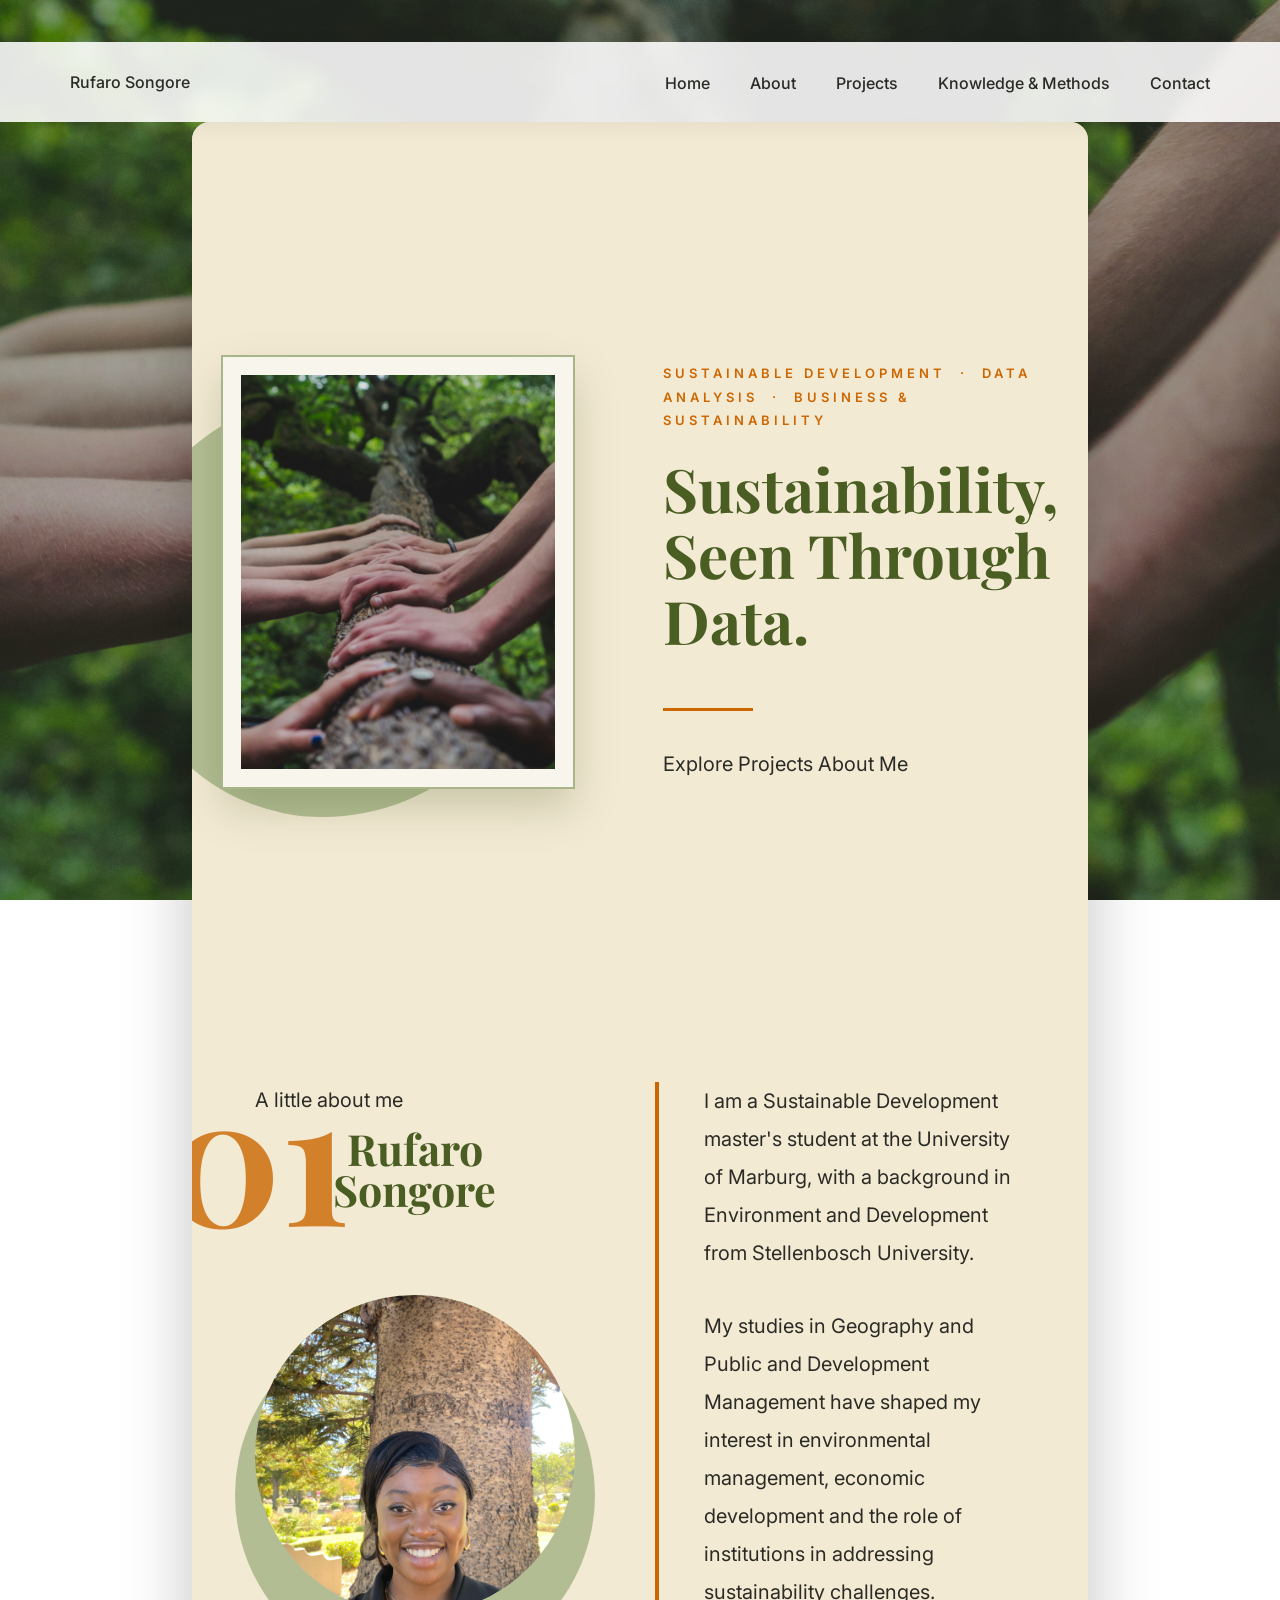
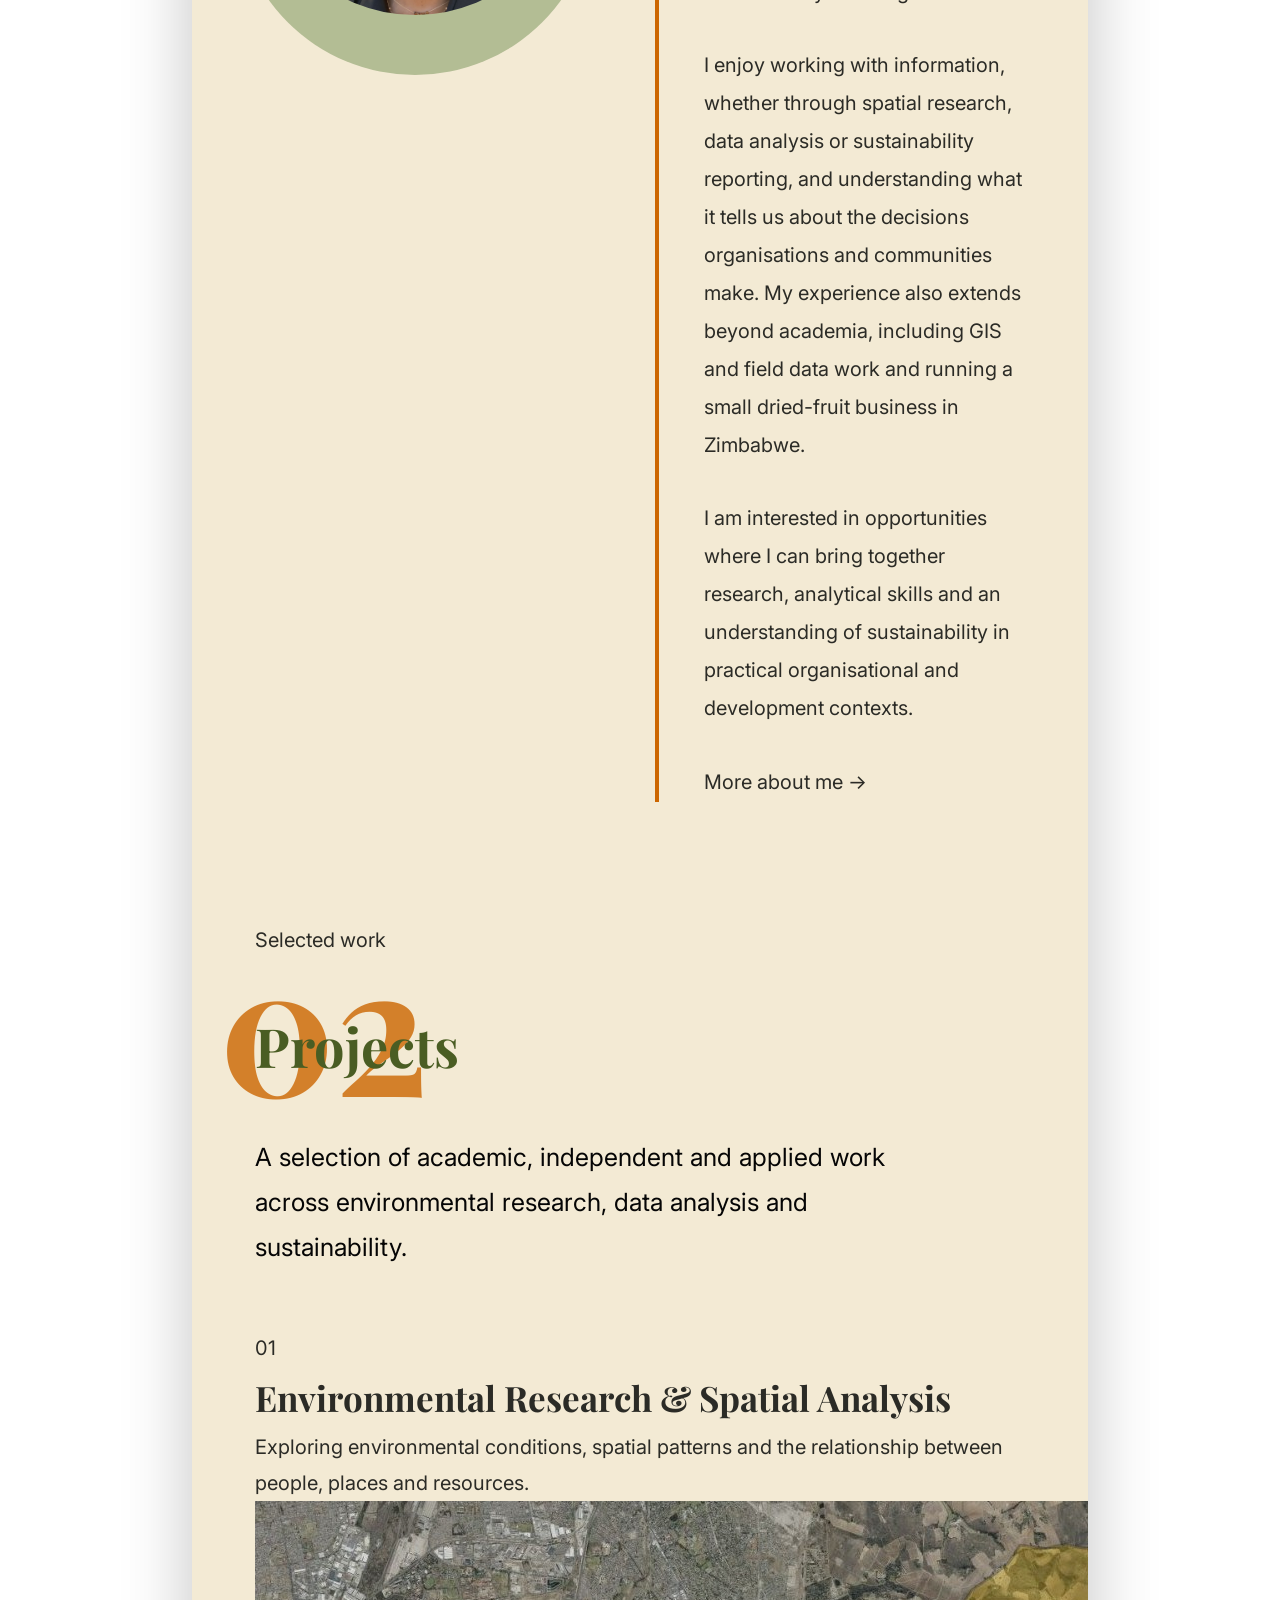
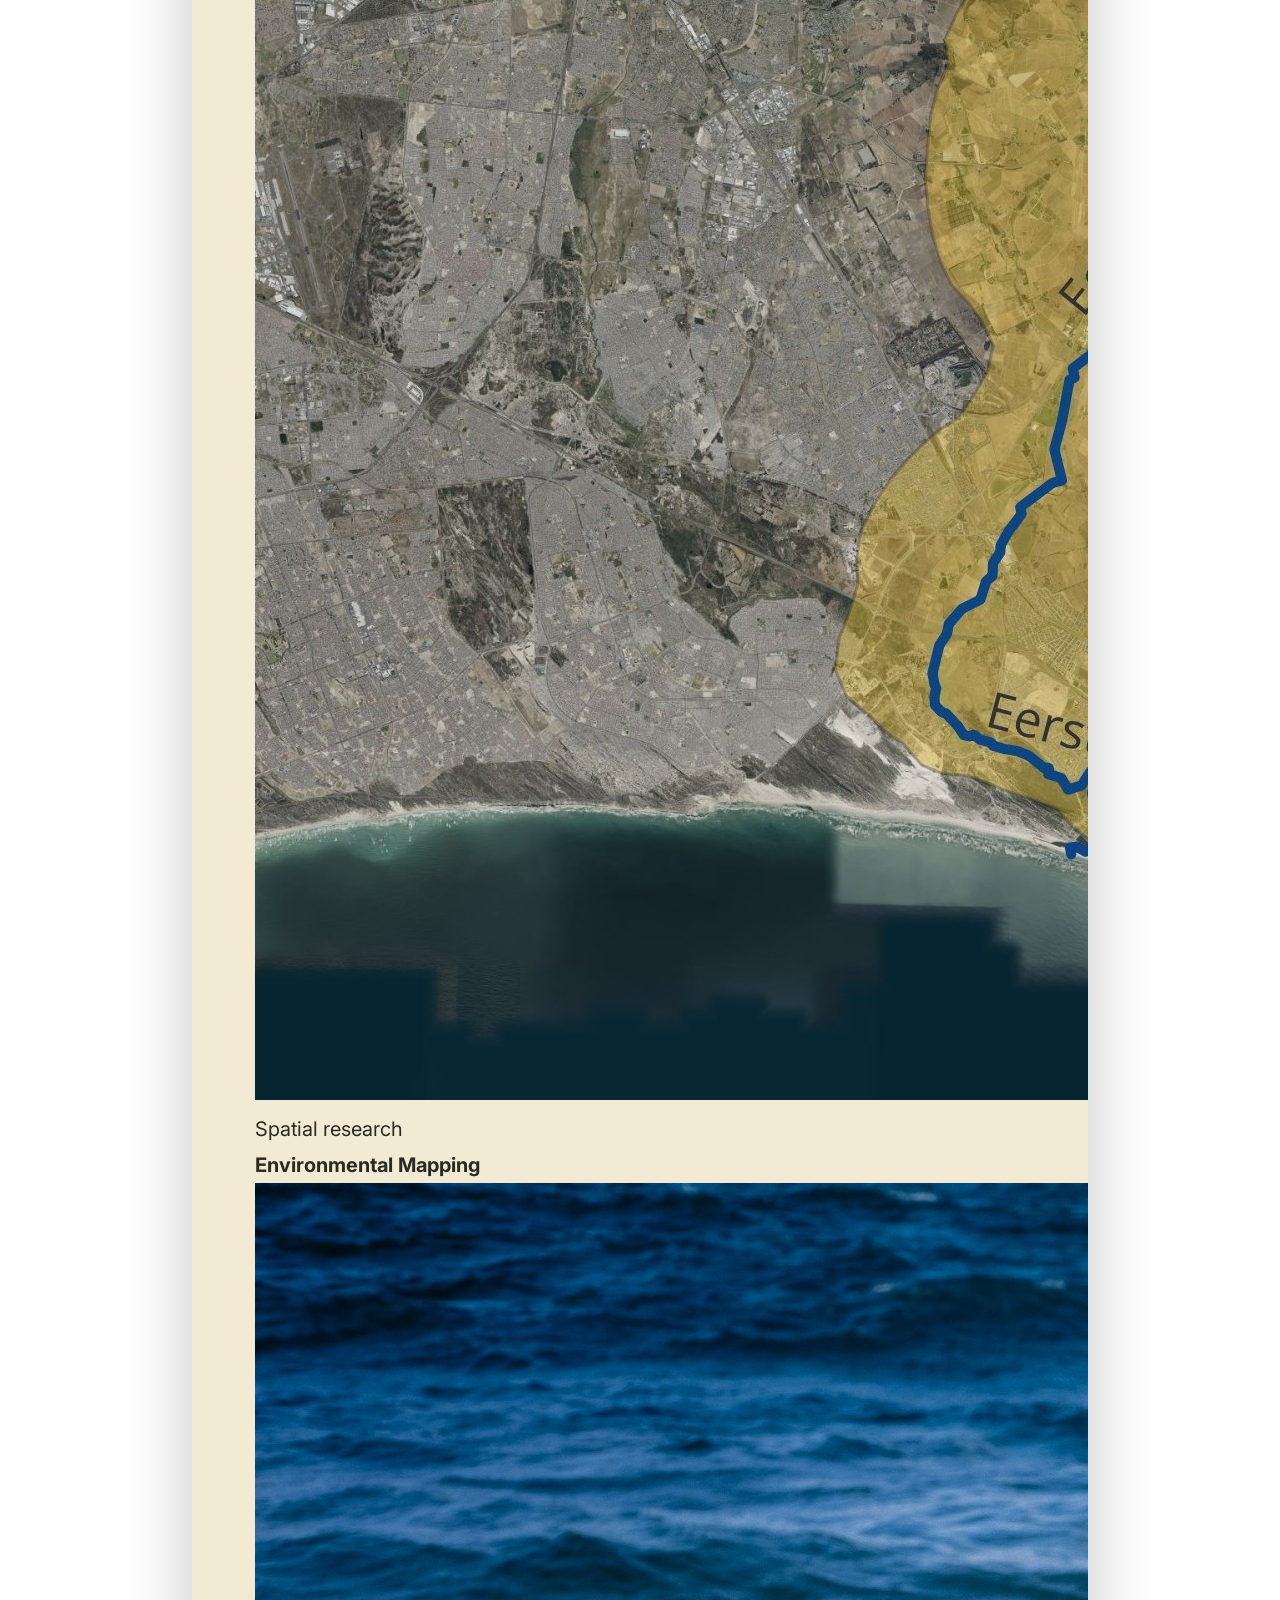
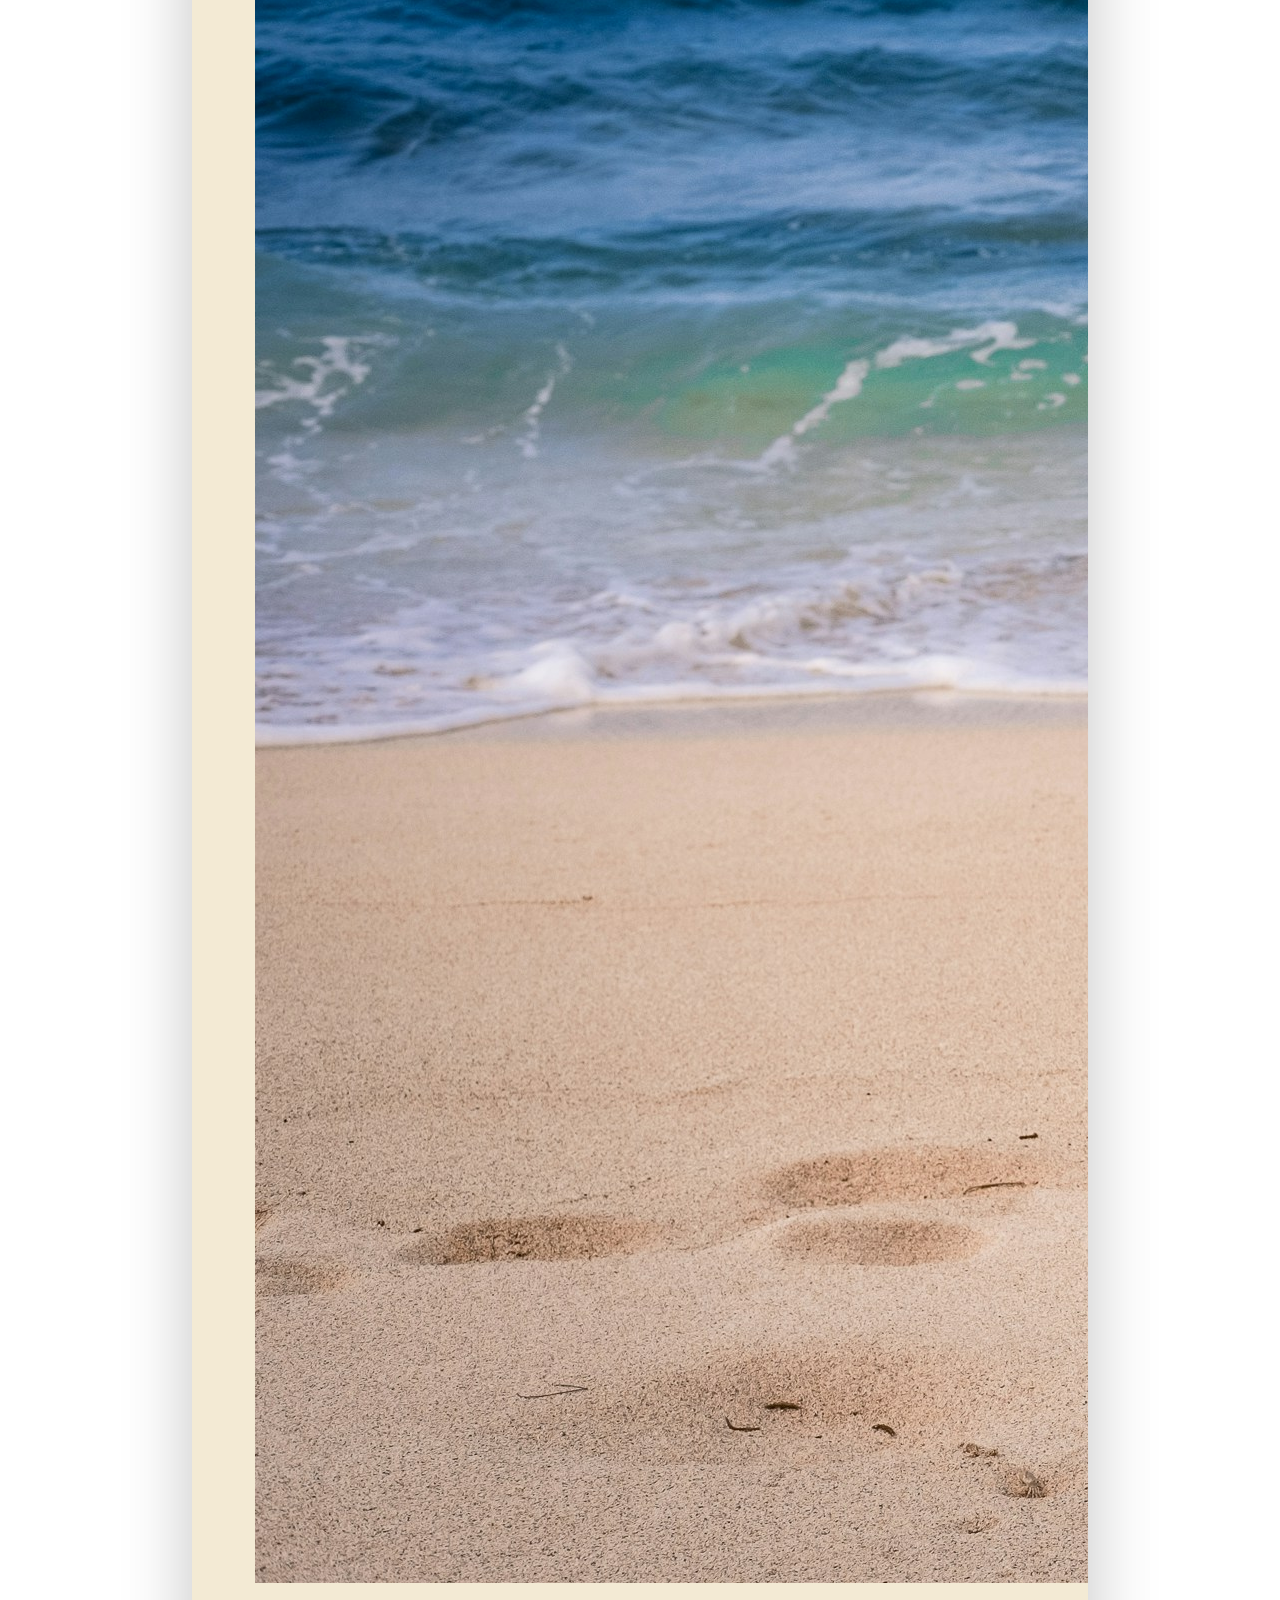
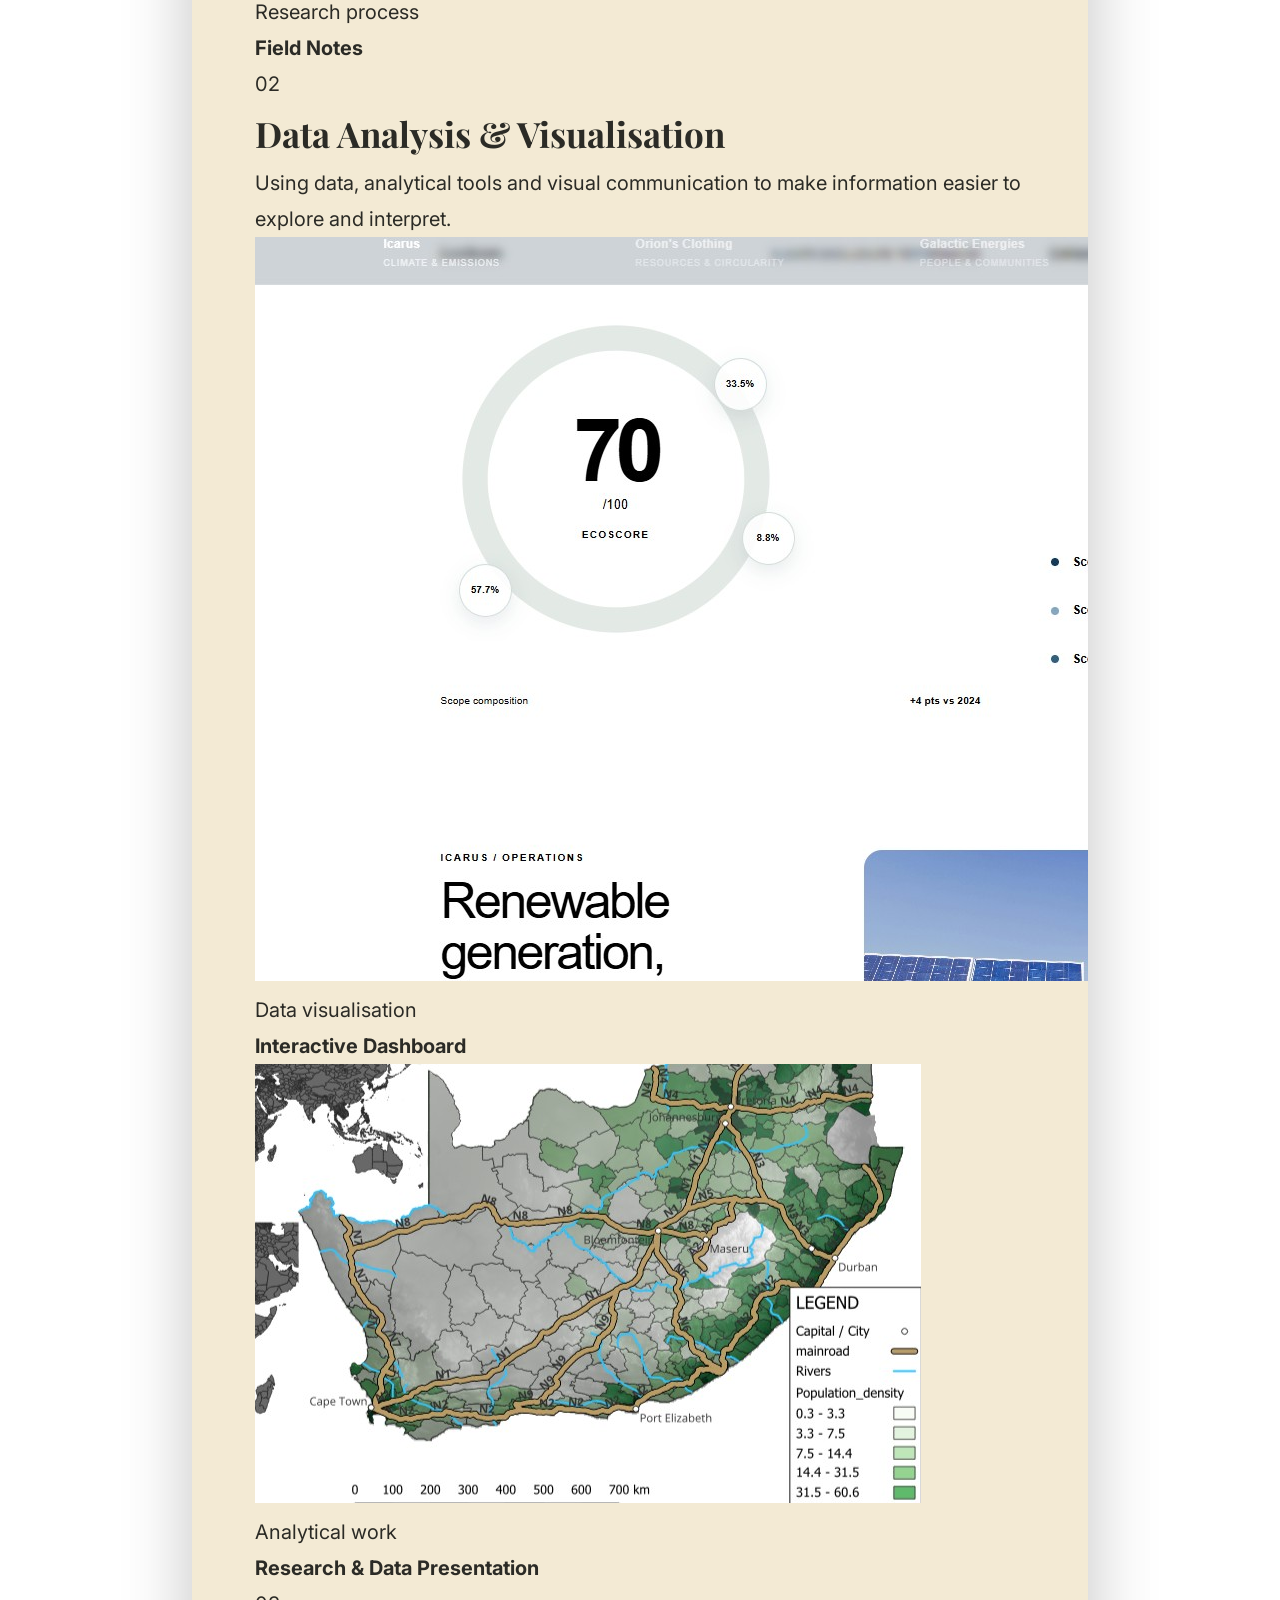
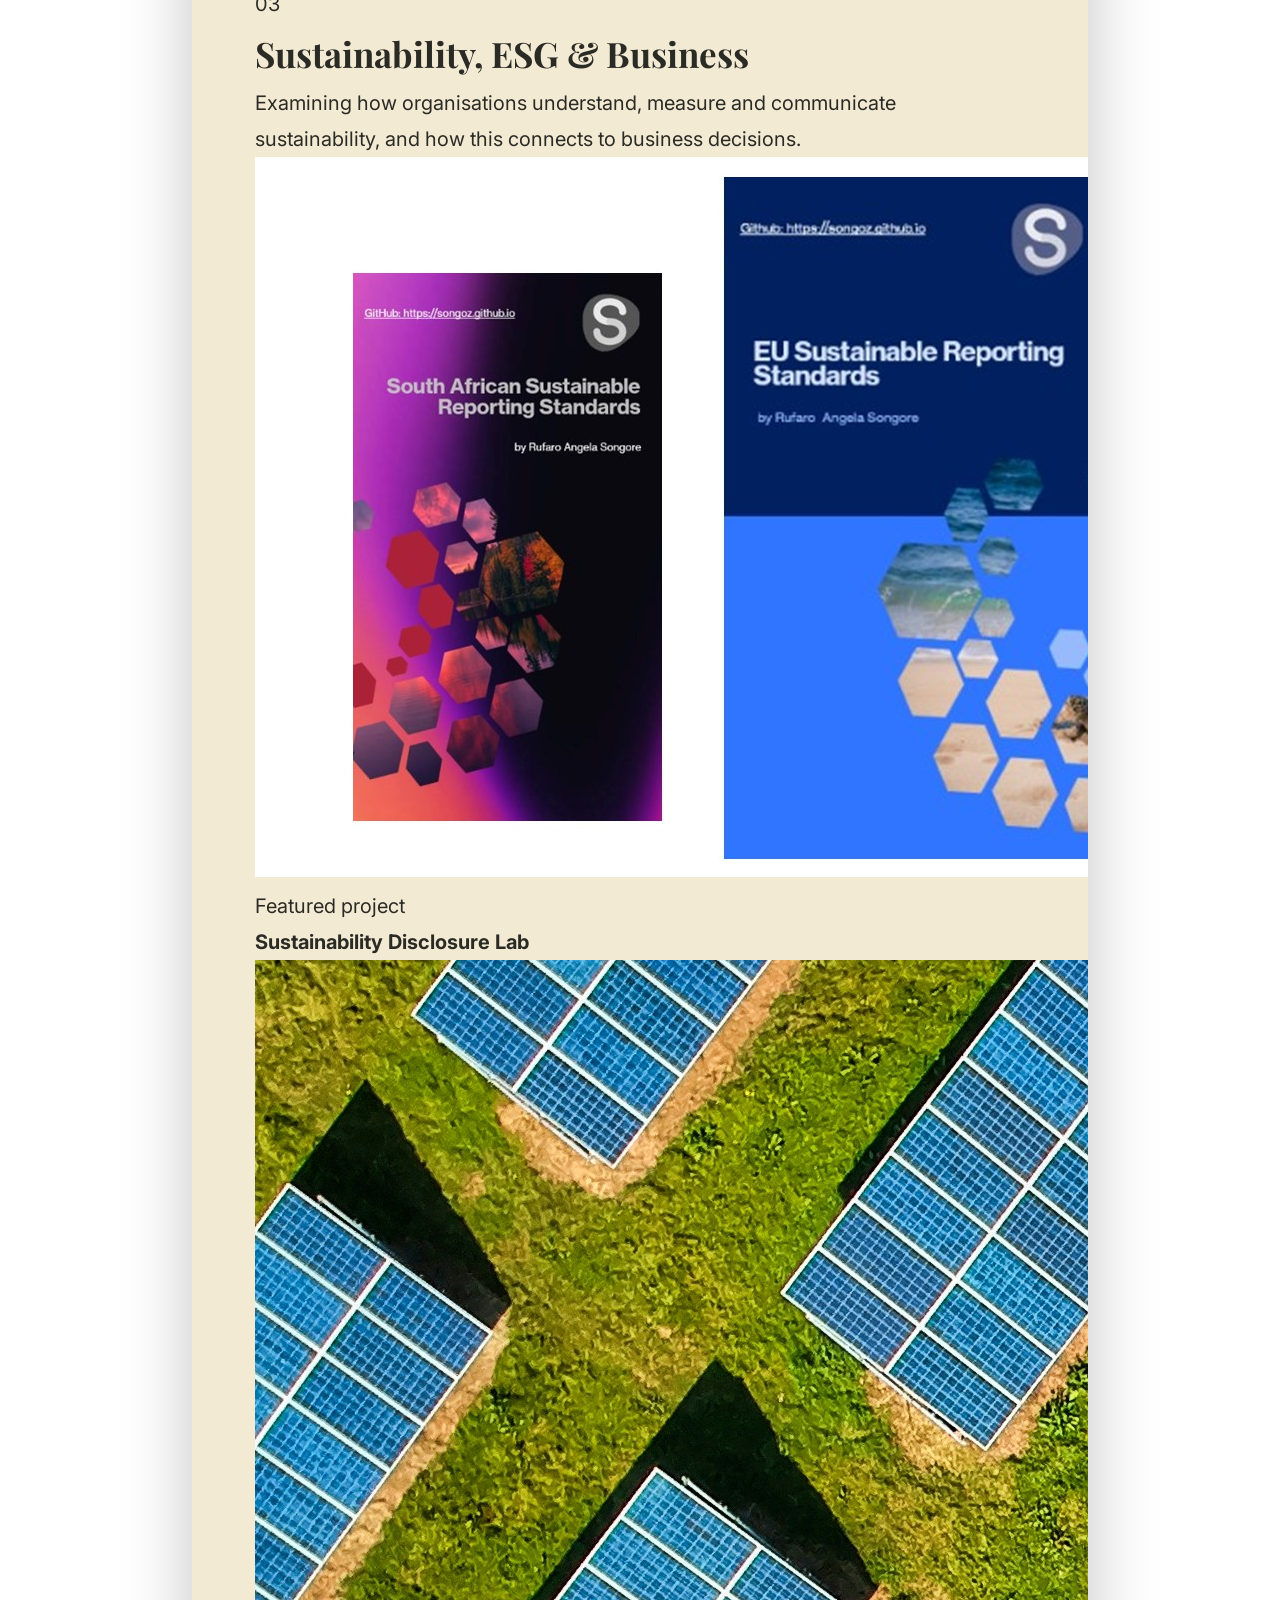
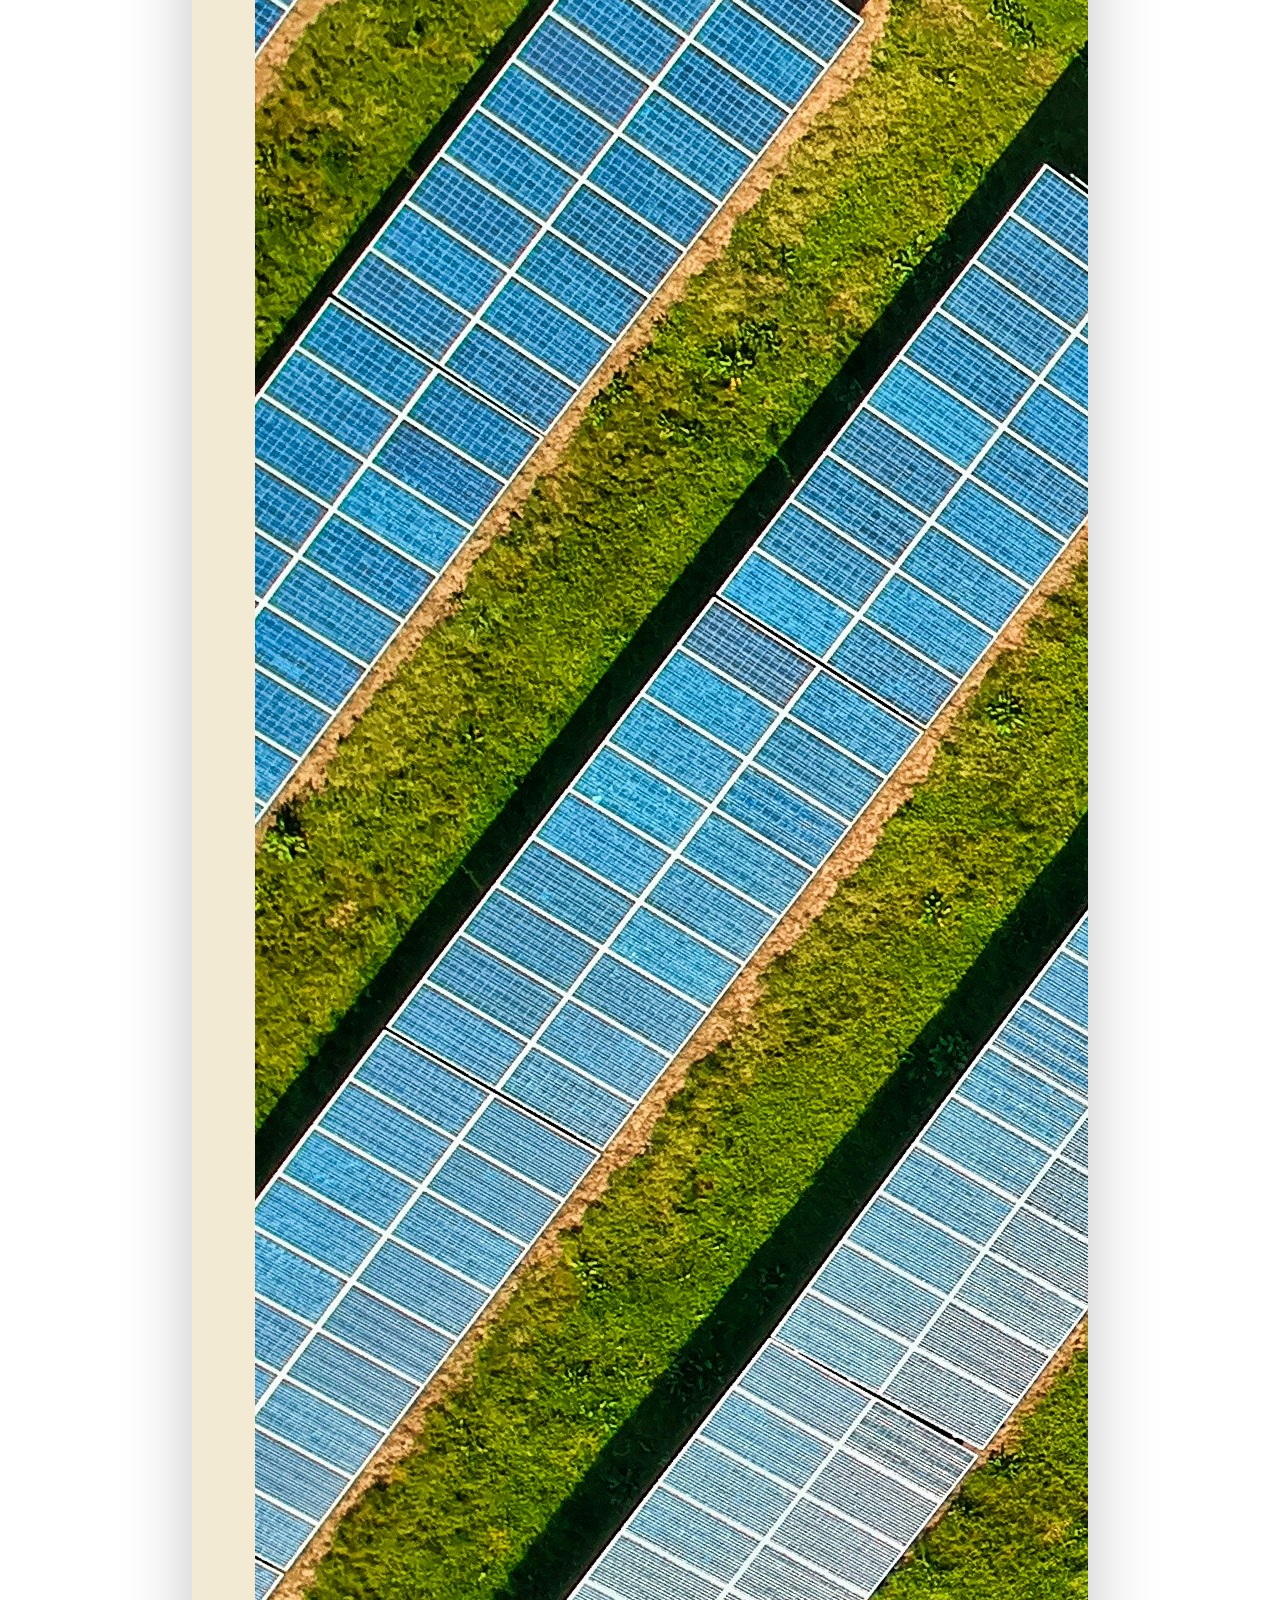
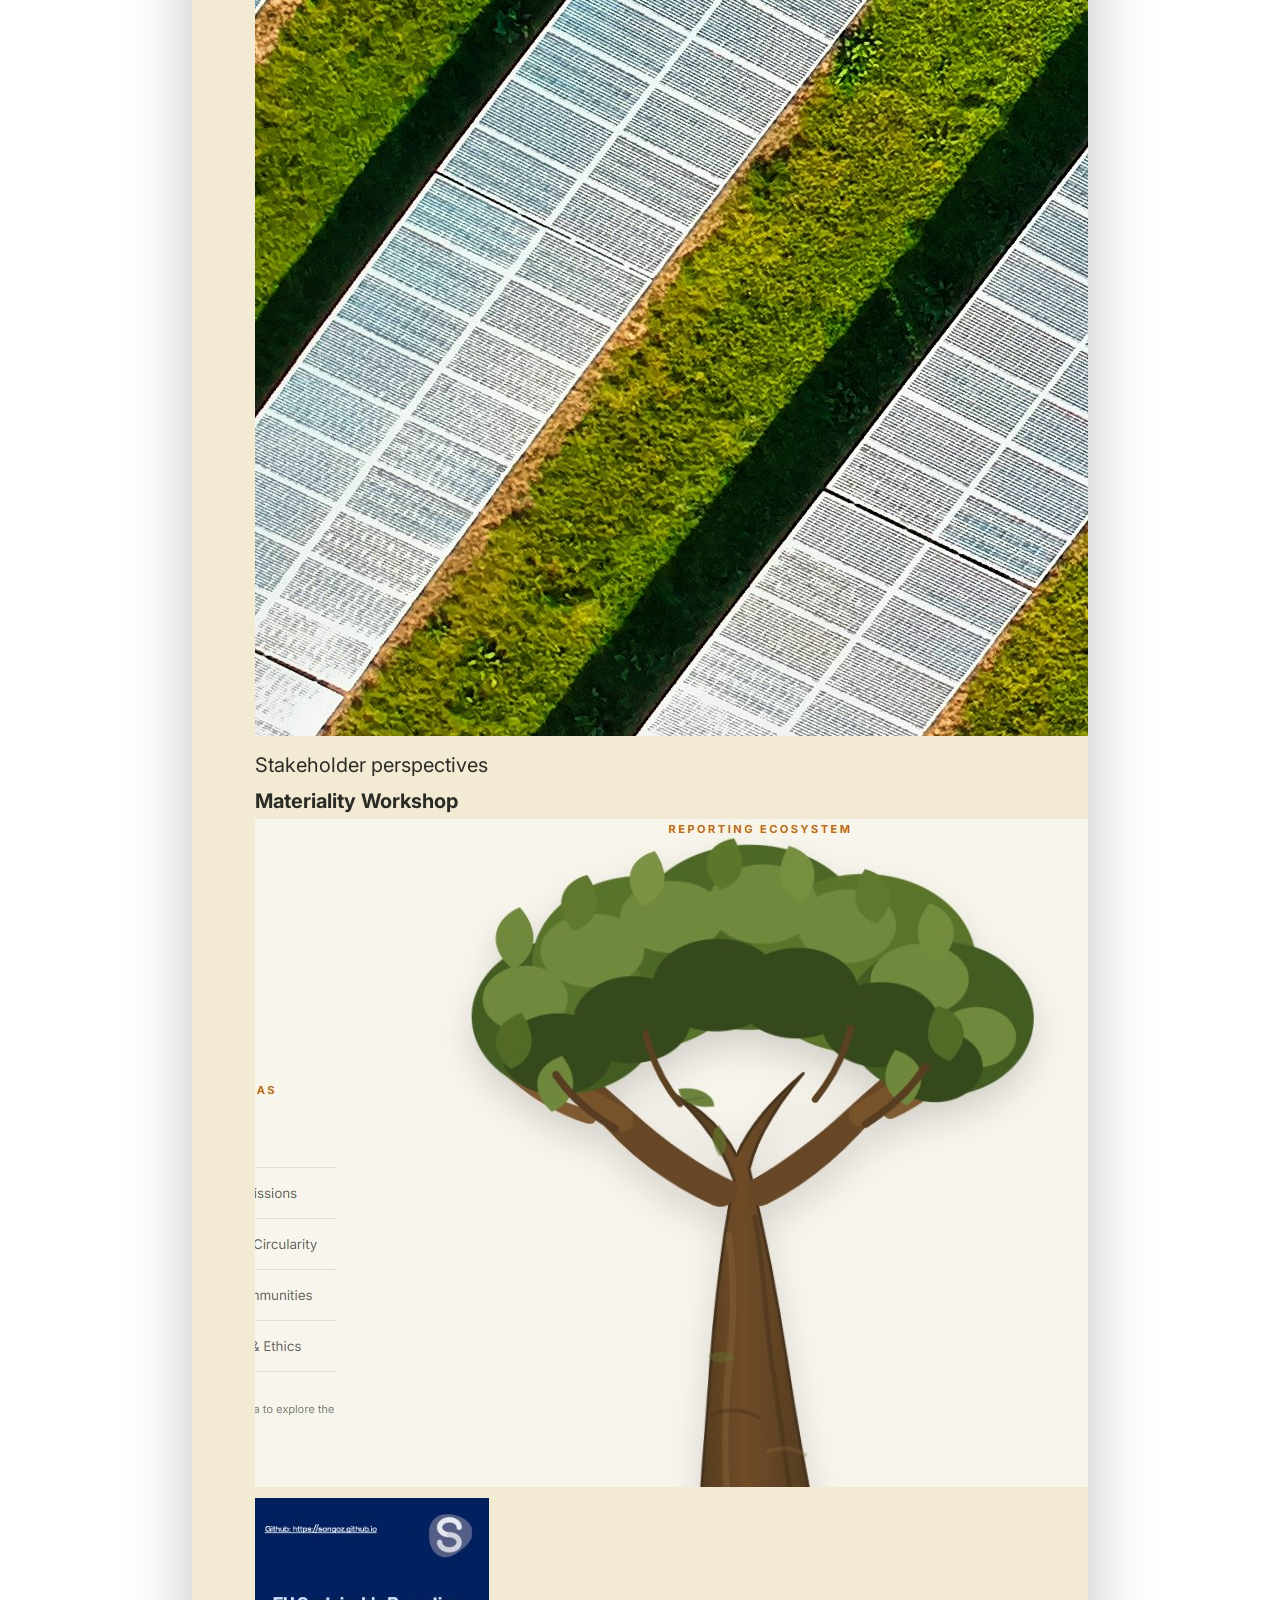
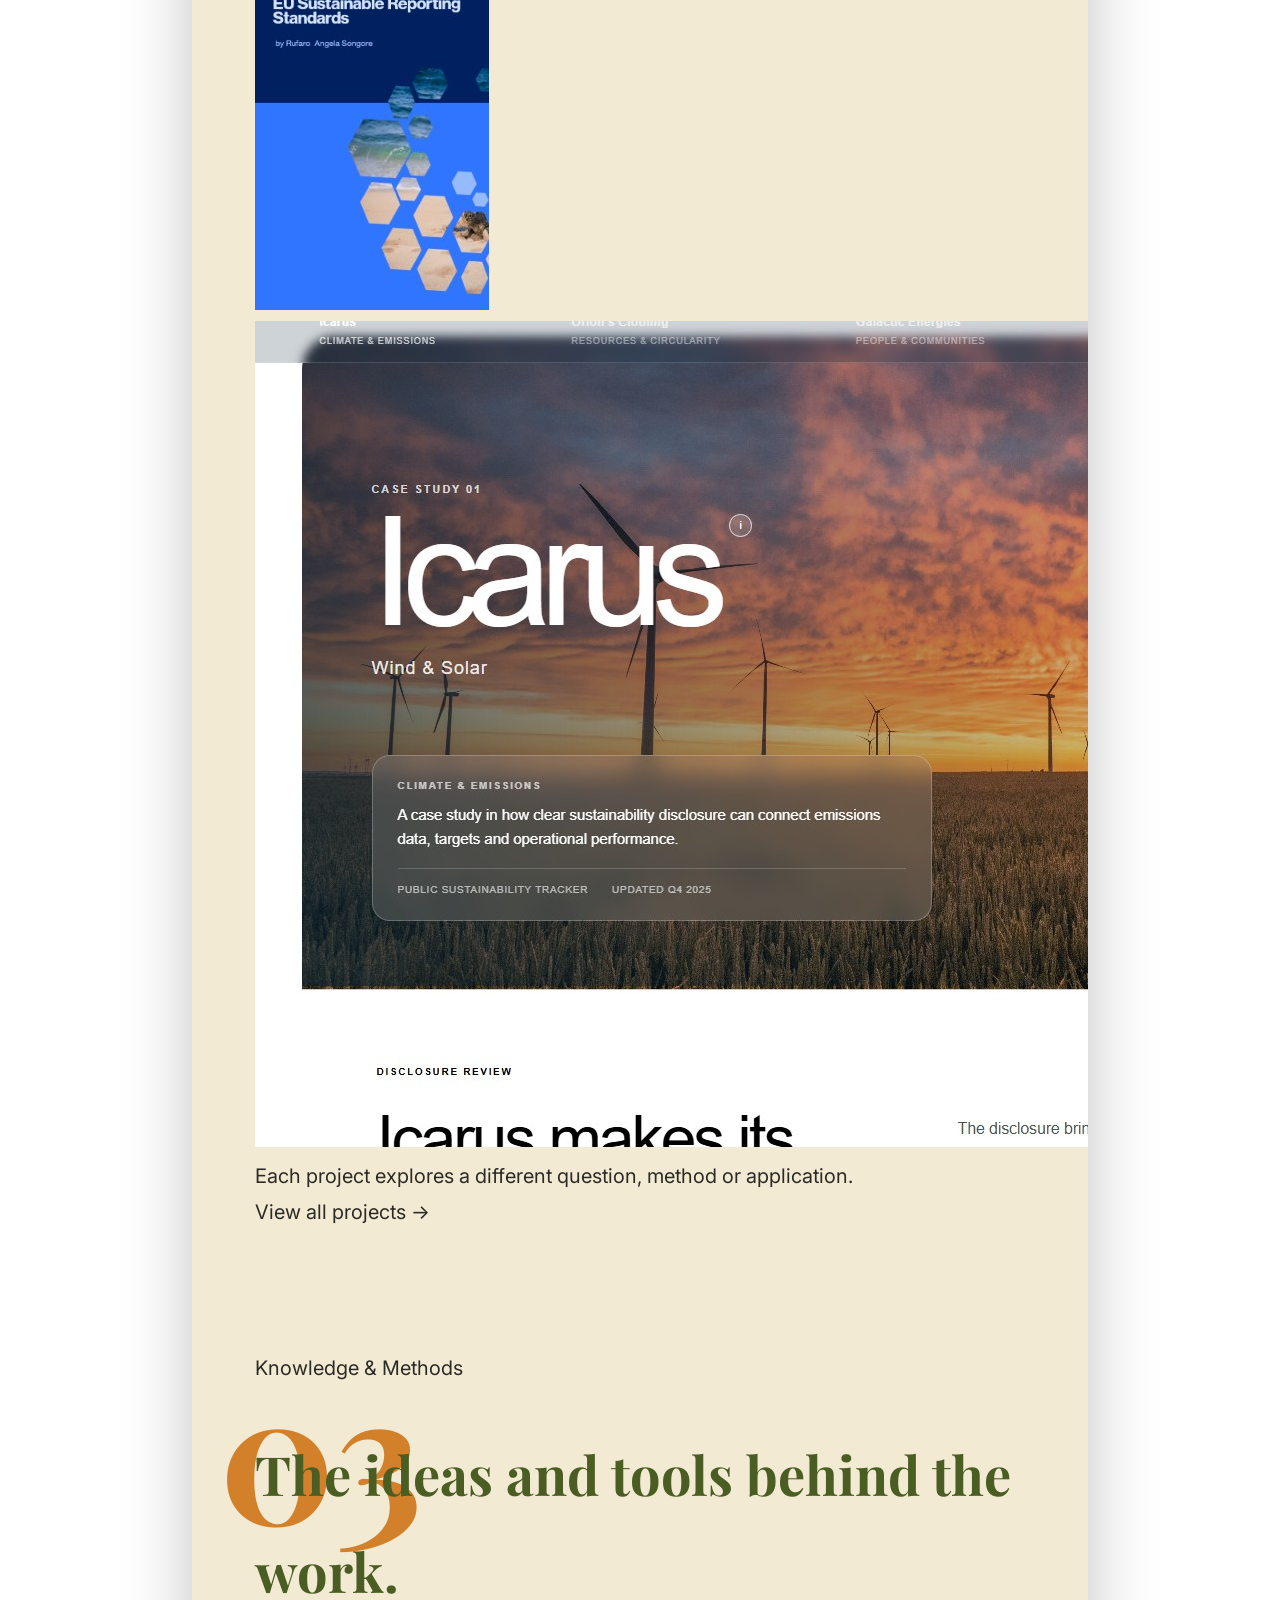
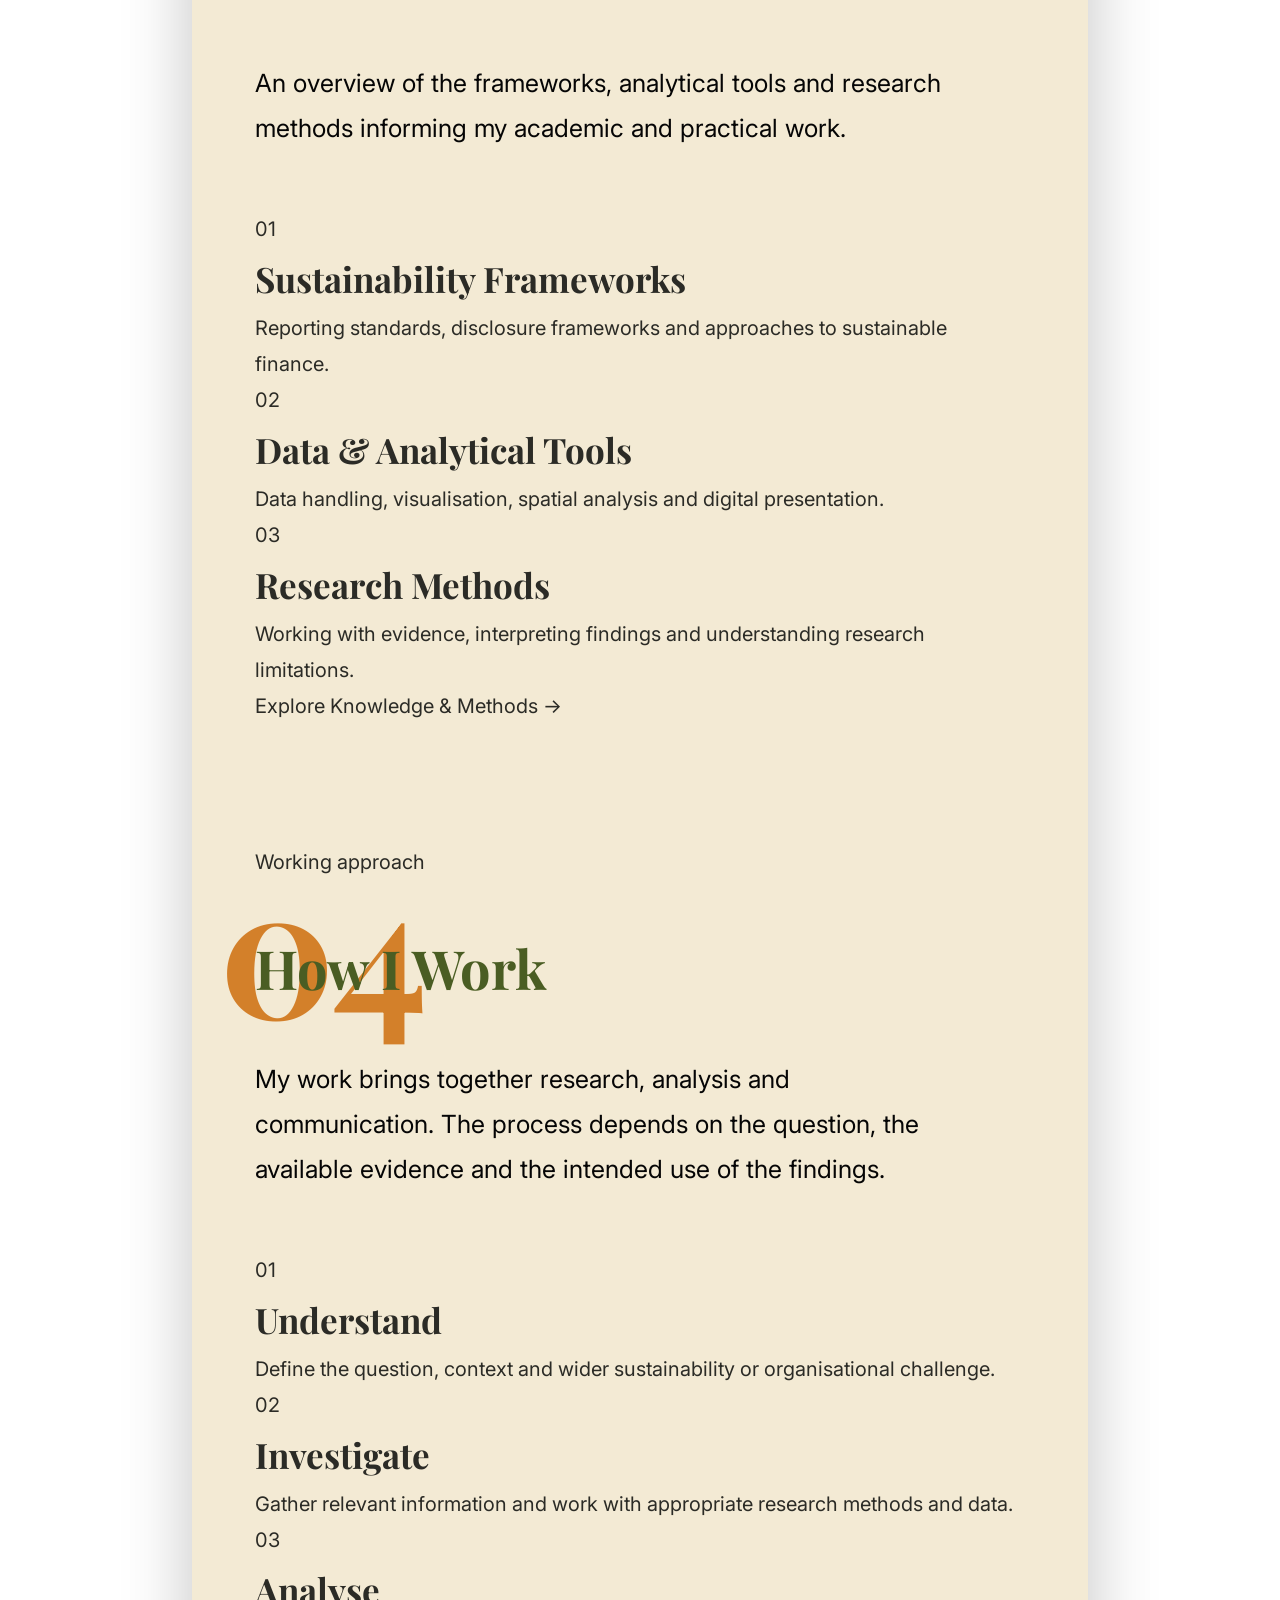
==== commit 31698520: "Create index.html" ====
--- a/index.html
+++ b/index.html
@@ -1,926 +1,638 @@
+
 <!DOCTYPE html>
 <html lang="en">
 
 <head>
-
     <meta charset="UTF-8">
-    <meta
-        name="viewport"
-        content="width=device-width, initial-scale=1.0"
-    >
-
-    <title>Angela Songore | Sustainable Development & Data Portfolio</title>
-<link rel="icon" type="image/png" href="images/AMP_logo.ico">
+    <meta name="viewport" content="width=device-width, initial-scale=1.0">
+
+    <title>Rufaro Songore | Sustainable Development & Data Portfolio</title>
+    <meta name="description" content="The portfolio of Rufaro Songore, featuring work across sustainable development, environmental research, data analysis and business.">
+
+    <link rel="icon" type="image/png" href="images/AMP_logo.ico">
+
+    <!-- Fonts -->
     <link rel="preconnect" href="https://fonts.googleapis.com">
+    <link rel="preconnect" href="https://fonts.gstatic.com" crossorigin>
+
     <link
-        rel="preconnect"
-        href="https://fonts.gstatic.com"
-        crossorigin
-    >
-
-    <link
-        href="https://fonts.googleapis.com/css2?family=Inter:wght@300;400;500;600&family=Playfair+Display:wght@500;700&display=swap"
+        href="https://fonts.googleapis.com/css2?family=Inter:wght@300;400;500;600&family=Playfair+Display:wght@500;600;700&display=swap"
         rel="stylesheet"
     >
 
+    <!-- Main stylesheet -->
     <link rel="stylesheet" href="style.css">
-
 </head>
 
-
 <body>
-
 
     <!-- =========================================
          NAVIGATION
-         ========================================= -->
-
-    <nav>
-
-        <h2>
-            Angela Songore
-        </h2>
-
-        <ul>
-
-            <li>
-                <a href="#top">
-                    Home
-                </a>
-            </li>
-
-            <li>
-                <a href="#about">
-                    About
-                </a>
-            </li>
-
-            <li>
-                <a href="#portfolio">
-                    Projects
-                </a>
-            </li>
-
-            <li>
-                <a href="K&M.html">
-                    Knowledge & Methods
-                </a>
-            </li>
-
-            <li>
-                <a href="#contact">
-                    Contact
-                </a>
-            </li>
-
-        </ul>
-
-    </nav>
-
+    ========================================== -->
+
+    <header class="site-header">
+        <nav class="main-nav" aria-label="Main navigation">
+
+            <a href="#top" class="nav-logo">Rufaro Songore</a>
+
+            <ul class="nav-links">
+                <li><a href="#top">Home</a></li>
+                <li><a href="#about">About</a></li>
+                <li><a href="#projects">Projects</a></li>
+                <li><a href="K&M.html">Knowledge &amp; Methods</a></li>
+                <li><a href="#contact">Contact</a></li>
+            </ul>
+
+        </nav>
+    </header>
+
+
+    <main>
+
+        <!-- =========================================
+             01. HOME / HERO
+        ========================================== -->
+
+        <section id="top" class="hero">
+
+            <div class="hero-image image-container">
+                <div class="sage-blob"></div>
+
+                <img
+                    src="images/hands_on_tree.jpg"
+                    alt="Hands resting on the bark of a tree"
+                >
+            </div>
+
+            <div class="hero-content">
+
+                <p class="hero-tag">
+                    Sustainable Development &nbsp;·&nbsp;
+                    Data Analysis &nbsp;·&nbsp;
+                    Business &amp; Sustainability
+                </p>
+
+                <h1>
+                    Sustainability,<br>
+                    Seen Through Data.
+                </h1>
+
+                <div class="hero-divider"></div>
+
+                <div class="hero-actions">
+                    <a href="#projects" class="hero-button">
+                        Explore Projects
+                    </a>
+
+                    <a href="#about" class="hero-secondary-link">
+                        About Me
+                    </a>
+                </div>
+
+            </div>
+
+        </section>
+
+
+        <!-- =========================================
+             02. ABOUT
+        ========================================== -->
+
+        <section id="about" class="section about-section">
+
+            <div class="content about-grid">
+
+                <div class="about-title">
+
+                    <span class="section-number">01</span>
+
+                    <p class="section-label">A little about me</p>
+
+                    <h2>
+                        Rufaro<br>
+                        Songore
+                    </h2>
+
+                    <div class="about-photo">
+                        <img
+                            src="images/about_profile.jpeg"
+                            alt="Portrait of Rufaro Songore"
+                        >
+                    </div>
+
+                </div>
+
+
+                <div class="about-text">
+
+                    <p class="about-lead">
+                        I am a Sustainable Development master's student
+                        at the University of Marburg, with a background
+                        in Environment and Development from Stellenbosch
+                        University.
+                    </p>
+
+                    <p>
+                        My studies in Geography and Public and Development
+                        Management have shaped my interest in environmental
+                        management, economic development and the role of
+                        institutions in addressing sustainability challenges.
+                    </p>
+
+                    <p>
+                        I enjoy working with information, whether through
+                        spatial research, data analysis or sustainability
+                        reporting, and understanding what it tells us about
+                        the decisions organisations and communities make.
+                        My experience also extends beyond academia, including
+                        GIS and field data work and running a small dried-fruit
+                        business in Zimbabwe.
+                    </p>
+
+                    <p>
+                        I am interested in opportunities where I can bring
+                        together research, analytical skills and an
+                        understanding of sustainability in practical
+                        organisational and development contexts.
+                    </p>
+
+                    <a href="about.html" class="text-link">
+                        More about me →
+                    </a>
+
+                </div>
+
+            </div>
+
+        </section>
+
+
+        <!-- =========================================
+             03. PROJECTS
+        ========================================== -->
+
+        <section id="projects" class="section projects-section">
+
+            <div class="content">
+
+                <div class="section-heading">
+
+                    <span class="section-number">02</span>
+
+                    <p class="section-label">Selected work</p>
+
+                    <h2>Projects</h2>
+
+                    <p class="section-intro">
+                        A selection of academic, independent and applied
+                        work across environmental research, data analysis
+                        and sustainability.
+                    </p>
+
+                </div>
+
+
+                <!-- PROJECT AREA 01 -->
+
+                <div class="project-category">
+
+                    <div class="project-category-heading">
+
+                        <span class="project-category-number">01</span>
+
+                        <div>
+                            <h3>Environmental Research &amp; Spatial Analysis</h3>
+
+                            <p>
+                                Exploring environmental conditions, spatial
+                                patterns and the relationship between people,
+                                places and resources.
+                            </p>
+                        </div>
+
+                    </div>
+
+
+                    <div class="project-gallery environmental-gallery">
+
+                        <article class="project-item project-item-large">
+                            <div class="project-image">
+                                <img
+                                    src="images/pollution_map.jpg"
+                                    alt="Map relating to environmental research"
+                                    loading="lazy"
+                                >
+                            </div>
+
+                            <div class="project-caption">
+                                <span>Spatial research</span>
+                                <h4>Environmental Mapping</h4>
+                            </div>
+                        </article>
+
+
+                        <article class="project-item">
+                            <div class="project-image">
+                                <img
+                                    src="images/turtle_gallery.jpg"
+                                    alt="Field research notes"
+                                    loading="lazy"
+                                >
+                            </div>
+
+                            <div class="project-caption">
+                                <span>Research process</span>
+                                <h4>Field Notes</h4>
+                            </div>
+                        </article>
+
+                    </div>
+
+                </div>
+
+
+                <!-- PROJECT AREA 02 -->
+
+                <div class="project-category">
+
+                    <div class="project-category-heading">
+
+                        <span class="project-category-number">02</span>
+
+                        <div>
+                            <h3>Data Analysis &amp; Visualisation</h3>
+
+                            <p>
+                                Using data, analytical tools and visual
+                                communication to make information easier
+                                to explore and interpret.
+                            </p>
+                        </div>
+
+                    </div>
+
+
+                    <div class="project-gallery data-gallery">
+
+                        <article class="project-item">
+                            <div class="project-image">
+                                <img
+                                    src="images/dash_gallery.jpg"
+                                    alt="Data dashboard project"
+                                    loading="lazy"
+                                >
+                            </div>
+
+                            <div class="project-caption">
+                                <span>Data visualisation</span>
+                                <h4>Interactive Dashboard</h4>
+                            </div>
+                        </article>
+
+
+                        <article class="project-item project-item-wide">
+                            <div class="project-image">
+                                <img
+                                    src="images/road_map.jpg"
+                                    alt="Map and research material"
+                                    loading="lazy"
+                                >
+                            </div>
+
+                            <div class="project-caption">
+                                <span>Analytical work</span>
+                                <h4>Research &amp; Data Presentation</h4>
+                            </div>
+                        </article>
+
+                    </div>
+
+                </div>
+
+
+                <!-- PROJECT AREA 03 -->
+
+                <div class="project-category">
+
+                    <div class="project-category-heading">
+
+                        <span class="project-category-number">03</span>
+
+                        <div>
+                            <h3>Sustainability, ESG &amp; Business</h3>
+
+                            <p>
+                                Examining how organisations understand,
+                                measure and communicate sustainability,
+                                and how this connects to business decisions.
+                            </p>
+                        </div>
+
+                    </div>
+
+
+                    <div class="project-gallery sustainability-gallery">
+
+                        <article class="project-item project-item-large">
+                            <div class="project-image">
+                                <img
+                                    src="images/cover_page.jpg"
+                                    alt="Sustainability disclosure project cover"
+                                    loading="lazy"
+                                >
+                            </div>
+
+                            <div class="project-caption">
+                                <span>Featured project</span>
+                                <h4>Sustainability Disclosure Lab</h4>
+                            </div>
+                        </article>
+
+
+                        <article class="project-item">
+                            <div class="project-image">
+                                <img
+                                    src="images/icarus_background.jpg"
+                                    alt="Materiality workshop project"
+                                    loading="lazy"
+                                >
+                            </div>
+
+                            <div class="project-caption">
+                                <span>Stakeholder perspectives</span>
+                                <h4>Materiality Workshop</h4>
+                            </div>
+                        </article>
+
+                    </div>
+
+                </div>
+
+
+                <!-- Additional visual project material -->
+
+                <div class="project-visual-strip">
+
+                    <div class="project-strip-image">
+                        <img
+                            src="images/tree_gallery.jpg"
+                            alt="Environmental project image"
+                            loading="lazy"
+                        >
+                    </div>
+
+                    <div class="project-strip-image">
+                        <img
+                            src="images/Cover_Image2.jpg"
+                            alt="Environmental field project"
+                            loading="lazy"
+                        >
+                    </div>
+
+                    <div class="project-strip-image">
+                        <img
+                            src="images/icarus_gallery.jpg"
+                            alt="Sustainability analysis material"
+                            loading="lazy"
+                        >
+                    </div>
+
+                </div>
+
+
+                <div class="projects-footer">
+                    <p>
+                        Each project explores a different question,
+                        method or application.
+                    </p>
+
+                    <a href="projects.html" class="text-link">
+                        View all projects →
+                    </a>
+                </div>
+
+            </div>
+
+        </section>
+
+
+        <!-- =========================================
+             04. KNOWLEDGE & METHODS
+        ========================================== -->
+
+        <section id="knowledge-methods" class="section knowledge-section">
+
+            <div class="content knowledge-grid">
+
+                <div class="knowledge-heading">
+
+                    <span class="section-number">03</span>
+
+                    <p class="section-label">Knowledge &amp; Methods</p>
+
+                    <h2>
+                        The ideas and tools behind the work.
+                    </h2>
+
+                </div>
+
+
+                <div class="knowledge-content">
+
+                    <p class="section-intro">
+                        An overview of the frameworks, analytical tools
+                        and research methods informing my academic and
+                        practical work.
+                    </p>
+
+                    <div class="knowledge-topics">
+
+                        <div class="knowledge-topic">
+                            <span>01</span>
+                            <h3>Sustainability Frameworks</h3>
+                            <p>
+                                Reporting standards, disclosure frameworks
+                                and approaches to sustainable finance.
+                            </p>
+                        </div>
+
+                        <div class="knowledge-topic">
+                            <span>02</span>
+                            <h3>Data &amp; Analytical Tools</h3>
+                            <p>
+                                Data handling, visualisation, spatial analysis
+                                and digital presentation.
+                            </p>
+                        </div>
+
+                        <div class="knowledge-topic">
+                            <span>03</span>
+                            <h3>Research Methods</h3>
+                            <p>
+                                Working with evidence, interpreting findings
+                                and understanding research limitations.
+                            </p>
+                        </div>
+
+                    </div>
+
+                    <a href="K&M.html" class="text-link">
+                        Explore Knowledge &amp; Methods →
+                    </a>
+
+                </div>
+
+            </div>
+
+        </section>
+
+
+        <!-- =========================================
+             05. HOW I APPROACH MY WORK
+        ========================================== -->
+
+        <section id="approach" class="section approach-section">
+
+            <div class="content">
+
+                <div class="section-heading">
+
+                    <span class="section-number">04</span>
+
+                    <p class="section-label">Working approach</p>
+
+                    <h2>How I Work</h2>
+
+                    <p class="section-intro">
+                        My work brings together research, analysis and
+                        communication. The process depends on the question,
+                        the available evidence and the intended use of
+                        the findings.
+                    </p>
+
+                </div>
+
+
+                <div class="approach-grid">
+
+                    <article class="approach-item">
+                        <span class="approach-number">01</span>
+                        <h3>Understand</h3>
+                        <p>
+                            Define the question, context and wider
+                            sustainability or organisational challenge.
+                        </p>
+                    </article>
+
+                    <article class="approach-item">
+                        <span class="approach-number">02</span>
+                        <h3>Investigate</h3>
+                        <p>
+                            Gather relevant information and work with
+                            appropriate research methods and data.
+                        </p>
+                    </article>
+
+                    <article class="approach-item">
+                        <span class="approach-number">03</span>
+                        <h3>Analyse</h3>
+                        <p>
+                            Identify patterns, interpret findings and
+                            consider what the evidence can and cannot show.
+                        </p>
+                    </article>
+
+                    <article class="approach-item">
+                        <span class="approach-number">04</span>
+                        <h3>Communicate</h3>
+                        <p>
+                            Present findings clearly through written
+                            analysis, visualisations and practical insights.
+                        </p>
+                    </article>
+
+                </div>
+
+            </div>
+
+        </section>
+
+
+        <!-- =========================================
+             06. CONTACT
+        ========================================== -->
+
+        <section id="contact" class="section contact-section">
+
+            <div class="content contact-content">
+
+                <span class="section-number">05</span>
+
+                <p class="section-label">Get in touch</p>
+
+                <h2>Let's Connect.</h2>
+
+                <p class="contact-intro">
+                    I welcome opportunities, professional connections
+                    and conversations around sustainability, research
+                    and data analysis.
+                </p>
+
+
+                <div class="contact-links">
+
+                    <a href="mailto:songore01@gmail.com">
+                        songore01@gmail.com
+                    </a>
+
+                    <a
+                        href="https://calendly.com/songore01"
+                        target="_blank"
+                        rel="noopener noreferrer"
+                    >
+                        Schedule a conversation →
+                    </a>
+
+                    <a
+                        href="https://www.linkedin.com/in/rufaro-angela-songore-79488b302/"
+                        target="_blank"
+                        rel="noopener noreferrer"
+                    >
+                        LinkedIn →
+                    </a>
+
+                </div>
+
+            </div>
+
+        </section>
+
+    </main>
 
 
     <!-- =========================================
-         HERO
-         ========================================= -->
-
-    <section id="top" class="hero">
-
-
-        <div class="image-container">
-
-            <div class="sage-blob"></div>
-
-            <img
-                src="images/hands_on_tree.jpg"
-                alt="Professional Photo of Rufaro Songore"
-            >
+         FOOTER
+    ========================================== -->
+
+    <footer class="site-footer">
+
+        <div class="content footer-content">
+
+            <p>Rufaro Songore</p>
+
+            <p>
+                Sustainable Development &amp; Data Portfolio
+            </p>
+
+            <a href="#top">Back to top ↑</a>
 
         </div>
 
-
-        <div class="hero-content">
-
-
-            <div class="hero-tag">
-
-                Sustainable Development • Data Analysis • Business & Strategy
-
-            </div>
-
-
-            <h1>
-
-                Sustainability,<br>
-                Seen through Data
-
-            </h1>
-
-
-            <p class="hero-statement">
-
-                Good sustainability strategy speaks plainly enough for a board, an investor, or the public to act on
-
-            </p>
-
-
-            <div class="hero-divider"></div>
-
-
-            <a href="#portfolio" class="hero-button">
-
-                Explore Portfolio
-
-            </a>
-
-
-        </div>
-
-
-    </section>
-
-
-
-    <!-- =========================================
-         ABOUT
-         ========================================= -->
-
-    <section id="about" class="section">
-
-
-        <div class="content about-grid">
-
-
-            <div class="about-title">
-
-
-                <span class="section-number">
-                    01
-                </span>
-
-
-                <h2>
-                    About Author
-                </h2>
-
-
-                <h2>
-                    Rufaro<br>
-                    Songore
-                </h2>
-
-
-                <div class="about-photo">
-
-                    <img
-                        src="images/about_profile.jpeg"
-                        alt="Portrait of Rufaro Songore"
-                    >
-
-                </div>
-
-
-            </div>
-
-
-
-            <div class="about-text">
-
-
-                <p>
-
-                I am a Sustainable Development master's student at the University of Marburg, with a background in Environment
-                and Development from Stellenbosch University. My studies in Geography and Public and Development Management 
-                have shaped my interest in environmental management, economic development and the role of institutions in 
-                addressing sustainability challenges.
-
-
-                <p>
-
-I enjoy working with information, whether through spatial research, data analysis or sustainability reporting, 
-and understanding what it tells us about the decisions organisations and communities make. My experience 
-also extends beyond academia, including GIS and field data work and running a small dried-fruit business in Zimbabwe.
-
-                </p>
-
-
-                <p>
-I am interested in opportunities where I can bring together research, analytical skills and an understanding of 
-sustainability in practical organisational and development contexts.
-
-                </p>
-
-
-            </div>
-
-
-        </div>
-
-
-    </section>
-
-
-
-    <!-- =========================================
-         PROJECTS
-         ========================================= -->
-
-    <section id="portfolio" class="section">
-
-
-        <div class="content">
-
-
-            <span class="section-number">
-                02
-            </span>
-
-
-            <h2>
-                PROJECTS
-            </h2>
-
-
-            <p class="portfolio-intro">
-
-                A selection of academic, independent and applied work across environmental research, data analysis and sustainability
-
-            </p>
-
-
-
-            <div class="gallery">
-
-
-                <div class="tile large">
-
-                    <img
-                        src="images/cover_page.jpg"
-                        alt="Sustainability reporting project"
-                    >
-
-                </div>
-
-
-                <div class="tile">
-
-                    <img
-                        src="images/road_map.jpg"
-                        alt="Sustainability report research"
-                    >
-
-                </div>
-
-
-                <div class="tile polaroid">
-
-                    <img
-                        src="images/icarus_background.jpg"
-                        alt="Materiality workshop project"
-                    >
-
-                    <p>
-                        Materiality Workshop
-                    </p>
-
-                </div>
-
-
-                <div class="tile wide">
-
-                    <img
-                        src="images/pollution_map.jpg"
-                        alt="Environmental research project"
-                    >
-
-                </div>
-
-
-                <div class="tile">
-
-                    <img
-                        src="images/dash_gallery.jpg"
-                        alt="ESG reporting project"
-                    >
-
-                </div>
-
-
-                <div class="tile">
-
-                    <img
-                        src="images/tree_gallery.jpg"
-                        alt="Environmental reporting project"
-                    >
-
-                </div>
-
-
-                <div class="tile polaroid">
-
-                    <img
-                        src="images/turtle_gallery.jpg"
-                        alt="Field research notes"
-                    >
-
-                    <p>
-                        Field Notes
-                    </p>
-
-                </div>
-
-
-                <div class="tile tall">
-
-                    <img
-                        src="images/Cover_Image2.jpg"
-                        alt="Environmental field project"
-                    >
-
-                </div>
-
-
-                <div class="tile">
-
-                    <img
-                        src="images/icarus_gallery.jpg"
-                        alt="Sustainability analysis"
-                    >
-
-                </div>
-
-
-            </div>
-
-
-    <!-- =========================================
-         K & M
-         ========================================= -->
-
-    <section id="frameworks" class="section">
-
-
-        <div class="content">
-
-
-            <span class="section-number">
-                03
-            </span>
-
-
-            <h2>
-                Frameworks
-            </h2>
-
-
-            <p class="section-intro">
-
-                The reporting frameworks shaping transparent,
-                credible and decision-useful sustainability disclosure.
-
-            </p>
-
-
-
-            <div class="framework-grid">
-
-
-                <!-- GRI -->
-
-                <div class="framework-card">
-
-                    <div class="framework-card-inner">
-
-
-                        <div class="framework-front">
-
-                            <h3>
-                                GRI
-                            </h3>
-
-                            <span>
-                                Global Reporting Initiative
-                            </span>
-
-                        </div>
-
-
-                        <div class="framework-back">
-
-                            <p>
-
-                                The Global Reporting Initiative (GRI)
-                                helps organisations report their
-                                environmental, social and governance
-                                impacts with a strong focus on
-                                transparency and stakeholder
-                                accountability.
-
-                            </p>
-
-                        </div>
-
-
-                    </div>
-
-                </div>
-
-
-
-                <!-- CSRD -->
-
-                <div class="framework-card">
-
-                    <div class="framework-card-inner">
-
-
-                        <div class="framework-front">
-
-                            <h3>
-                                CSRD
-                            </h3>
-
-                            <span>
-                                Corporate Sustainability Reporting Directive
-                            </span>
-
-                        </div>
-
-
-                        <div class="framework-back">
-
-                            <p>
-
-                                The Corporate Sustainability Reporting
-                                Directive (CSRD) requires companies
-                                operating in the EU to disclose
-                                sustainability information using the
-                                European Sustainability Reporting
-                                Standards (ESRS).
-
-                            </p>
-
-                        </div>
-
-
-                    </div>
-
-                </div>
-
-
-
-                <!-- IFRS -->
-
-                <div class="framework-card">
-
-                    <div class="framework-card-inner">
-
-
-                        <div class="framework-front">
-
-                            <h3>
-                                IFRS S1 &amp; S2
-                            </h3>
-
-                            <span>
-                                ISSB Sustainability Standards
-                            </span>
-
-                        </div>
-
-
-                        <div class="framework-back">
-
-                            <p>
-
-                                IFRS Sustainability Standards provide
-                                investor-focused disclosures covering
-                                sustainability-related risks,
-                                opportunities, governance, strategy
-                                and climate.
-
-                            </p>
-
-                        </div>
-
-
-                    </div>
-
-                </div>
-
-
-
-                <!-- EU TAXONOMY -->
-
-                <div class="framework-card">
-
-                    <div class="framework-card-inner">
-
-
-                        <div class="framework-front">
-
-                            <h3>
-                                EU Taxonomy
-                            </h3>
-
-                            <span>
-                                Sustainable Finance Classification
-                            </span>
-
-                        </div>
-
-
-                        <div class="framework-back">
-
-                            <p>
-
-                                The EU Taxonomy is a classification
-                                system that identifies which economic
-                                activities can be considered
-                                environmentally sustainable for
-                                investment purposes.
-
-                            </p>
-
-                        </div>
-
-
-                    </div>
-
-                </div>
-
-
-            </div>
-
-
-            <div class="framework-page-link">
-
-                <a href="frameworks.html">
-
-                    Explore the full framework library →
-
-                </a>
-
-            </div>
-
-
-        </div>
-
-
-    </section>
-
-
-
-    <!-- =========================================
-         QUOTE
-         ========================================= -->
-
-    <section class="quote-section">
-
-
-        <div class="quote-overlay">
-
-
-            <p>
-
-                "The best sustainability reports don't simply disclose
-                performance. They build trust and understanding."
-
-            </p>
-
-
-        </div>
-
-
-    </section>
-
-
-
-    <!-- =========================================
-         HOW I WORK
-         ========================================= -->
-
-    <section id="how-i-work" class="section">
-
-
-        <div class="content">
-
-
-            <span class="section-number">
-                04
-            </span>
-
-
-            <h2>
-                How I Work
-            </h2>
-
-
-            <p class="section-intro">
-
-                Every sustainability project follows a different path,
-                but my approach is built around four stages, from
-                understanding complex information to communicating it clearly.
-
-            </p>
-
-
-
-            <div class="work-slider">
-
-
-                <button
-                    class="slider-btn prev"
-                    aria-label="Previous stage"
-                >
-                    &#10094;
-                </button>
-
-
-                <div class="work-track">
-
-
-                    <!-- 01 -->
-
-                    <div class="work-slide active">
-
-                        <span class="slide-number">
-                            01 / 04
-                        </span>
-
-
-                        <h3>
-                            Research &amp; Reporting Frameworks
-                        </h3>
-
-
-                        <p>
-
-                            Building reports around internationally
-                            recognised sustainability standards.
-
-                        </p>
-
-
-                        <ul>
-
-                            <li>
-                                GRI Standards
-                            </li>
-
-                            <li>
-                                CSRD
-                            </li>
-
-                            <li>
-                                IFRS Sustainability (ISSB)
-                            </li>
-
-                            <li>
-                                EU Taxonomy
-                            </li>
-
-                        </ul>
-
-
-                    </div>
-
-
-
-                    <!-- 02 -->
-
-                    <div class="work-slide">
-
-                        <span class="slide-number">
-                            02 / 04
-                        </span>
-
-
-                        <h3>
-                            Data Analysis
-                        </h3>
-
-
-                        <p>
-
-                            Turning environmental and sustainability
-                            data into meaningful insights.
-
-                        </p>
-
-
-                        <ul>
-
-                            <li>
-                                Power BI
-                            </li>
-
-                            <li>
-                                Excel
-                            </li>
-
-                            <li>
-                                QGIS
-                            </li>
-
-                            <li>
-                                Research &amp; Analysis
-                            </li>
-
-                        </ul>
-
-
-                    </div>
-
-
-
-                    <!-- 03 -->
-
-                    <div class="work-slide">
-
-                        <span class="slide-number">
-                            03 / 04
-                        </span>
-
-
-                        <h3>
-                            Coding &amp; Digital Tools
-                        </h3>
-
-
-                        <p>
-
-                            Building digital reporting projects
-                            and interactive sustainability communication.
-
-                        </p>
-
-
-                        <ul>
-
-                            <li>
-                                HTML
-                            </li>
-
-                            <li>
-                                CSS
-                            </li>
-
-                            <li>
-                                Python
-                            </li>
-
-                            <li>
-                                GitHub Pages
-                            </li>
-
-                        </ul>
-
-
-                    </div>
-
-
-
-                    <!-- 04 -->
-
-                    <div class="work-slide">
-
-                        <span class="slide-number">
-                            04 / 04
-                        </span>
-
-
-                        <h3>
-                            Professional Development
-                        </h3>
-
-
-                        <p>
-
-                            Continuous learning across ESG,
-                            sustainability reporting and
-                            sustainable finance.
-
-                        </p>
-
-
-                        <ul>
-
-                            <li>
-                                Google Data Analytics
-                            </li>
-
-                            <li>
-                                ESG Reporting Certificate
-                            </li>
-
-                            <li>
-                                EU Taxonomy Navigator
-                            </li>
-
-                            <li>
-                                Independent ESG Research
-                            </li>
-
-                        </ul>
-
-
-                    </div>
-
-
-                </div>
-
-
-                <button
-                    class="slider-btn next"
-                    aria-label="Next stage"
-                >
-                    &#10095;
-                </button>
-
-
-            </div>
-
-
-        </div>
-
-
-    </section>
-
-
-
-    <!-- =========================================
-         CONTACT
-         ========================================= -->
-
-    <section id="contact" class="section">
-
-
-        <div class="content contact-content">
-
-
-            <h2>
-                Let's Talk
-            </h2>
-
-
-            <p class="contact-intro">
-
-                Whether you're looking to discuss sustainability
-                reporting, ESG communications, or potential
-                collaborations, I'd be happy to connect.
-
-            </p>
-
-
-            <div class="contact-links">
-
-
-                <a href="mailto:songore01@gmail.com">
-
-                    songore01@gmail.com
-
-                </a>
-
-
-                <a
-                    href="https://calendly.com/songore01"
-                    target="_blank"
-                    rel="noopener noreferrer"
-                >
-
-                    Schedule a conversation →
-
-                </a>
-
-
-                <a
-                    href="https://www.linkedin.com/in/rufaro-angela-songore-79488b302/"
-                    target="_blank"
-                    rel="noopener noreferrer"
-                >
-
-                    LinkedIn →
-
-                </a>
-
-
-            </div>
-
-
-        </div>
-
-
-    </section>
-
-
-
-    <!-- =========================================
-         JAVASCRIPT
-         ========================================= -->
-
+    </footer>
+
+
+    <!-- Main JavaScript -->
     <script src="script.js"></script>
 
-
 </body>
-
 </html>
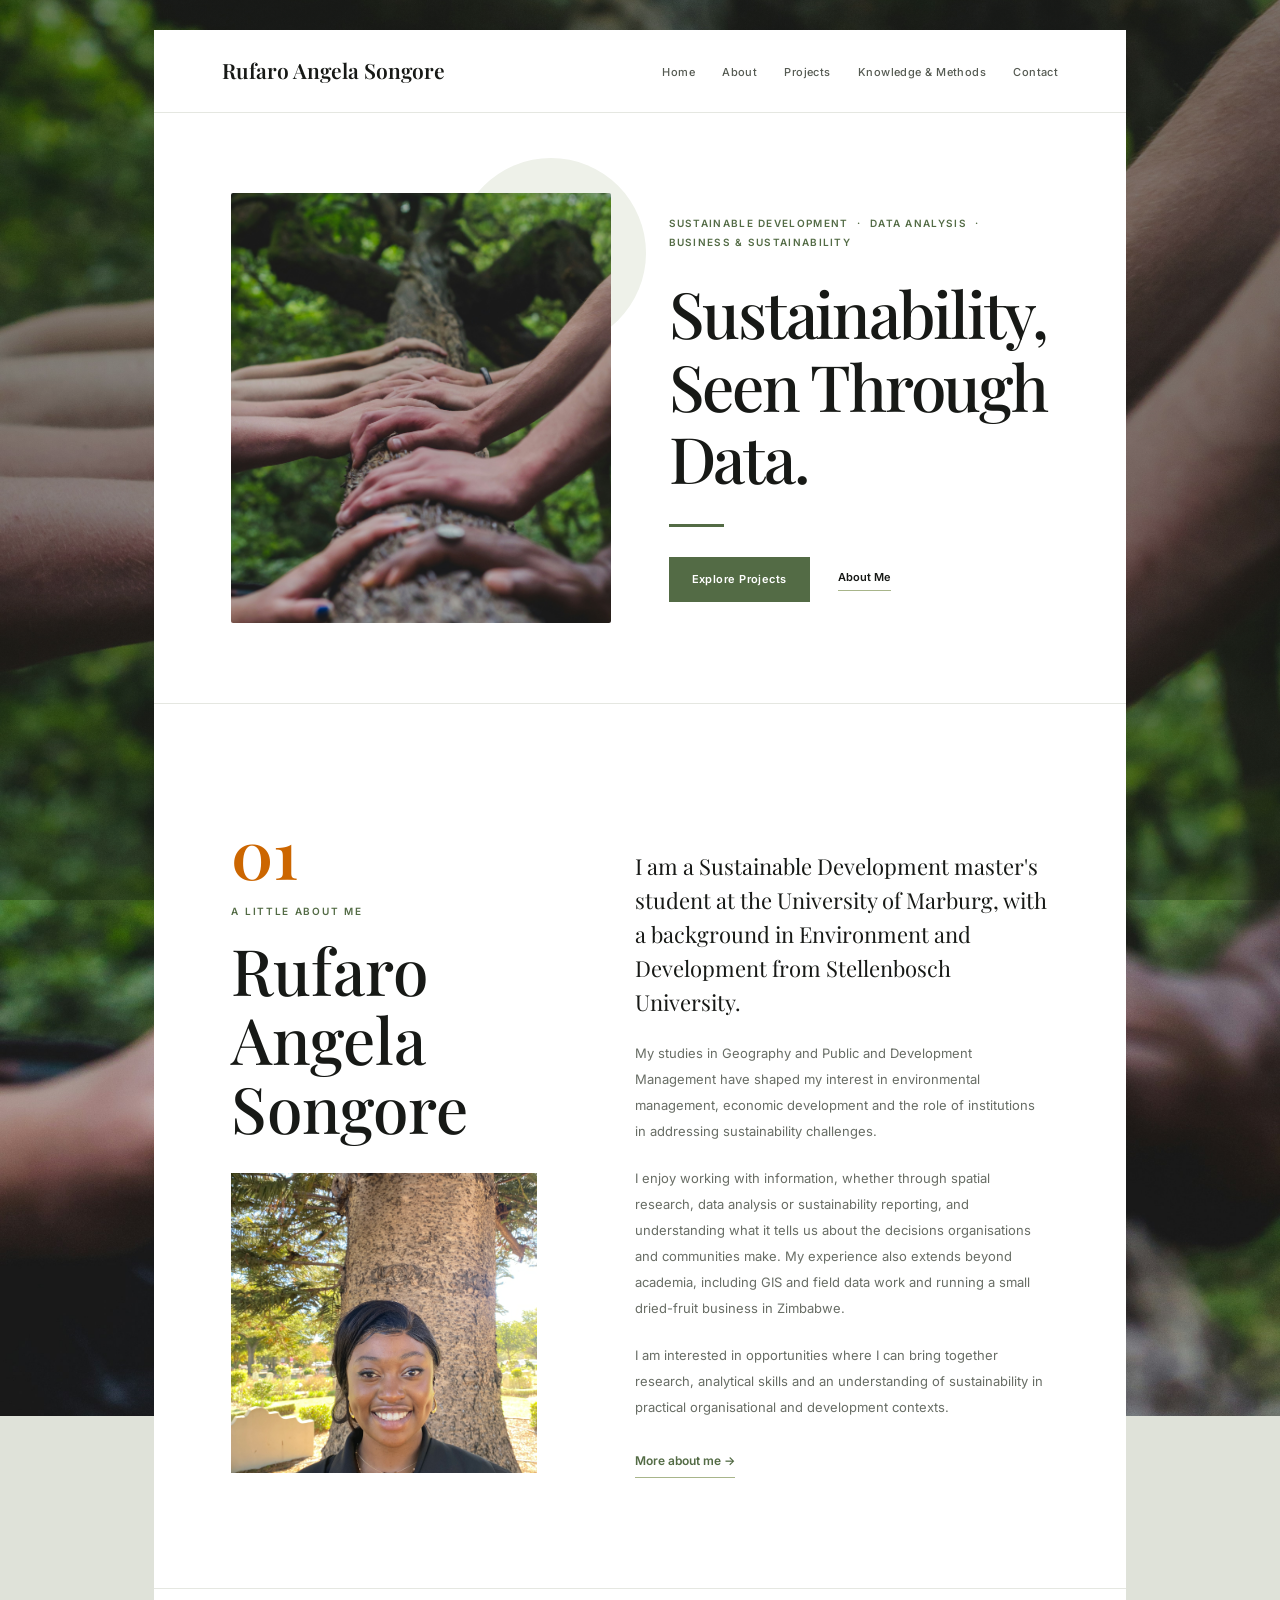
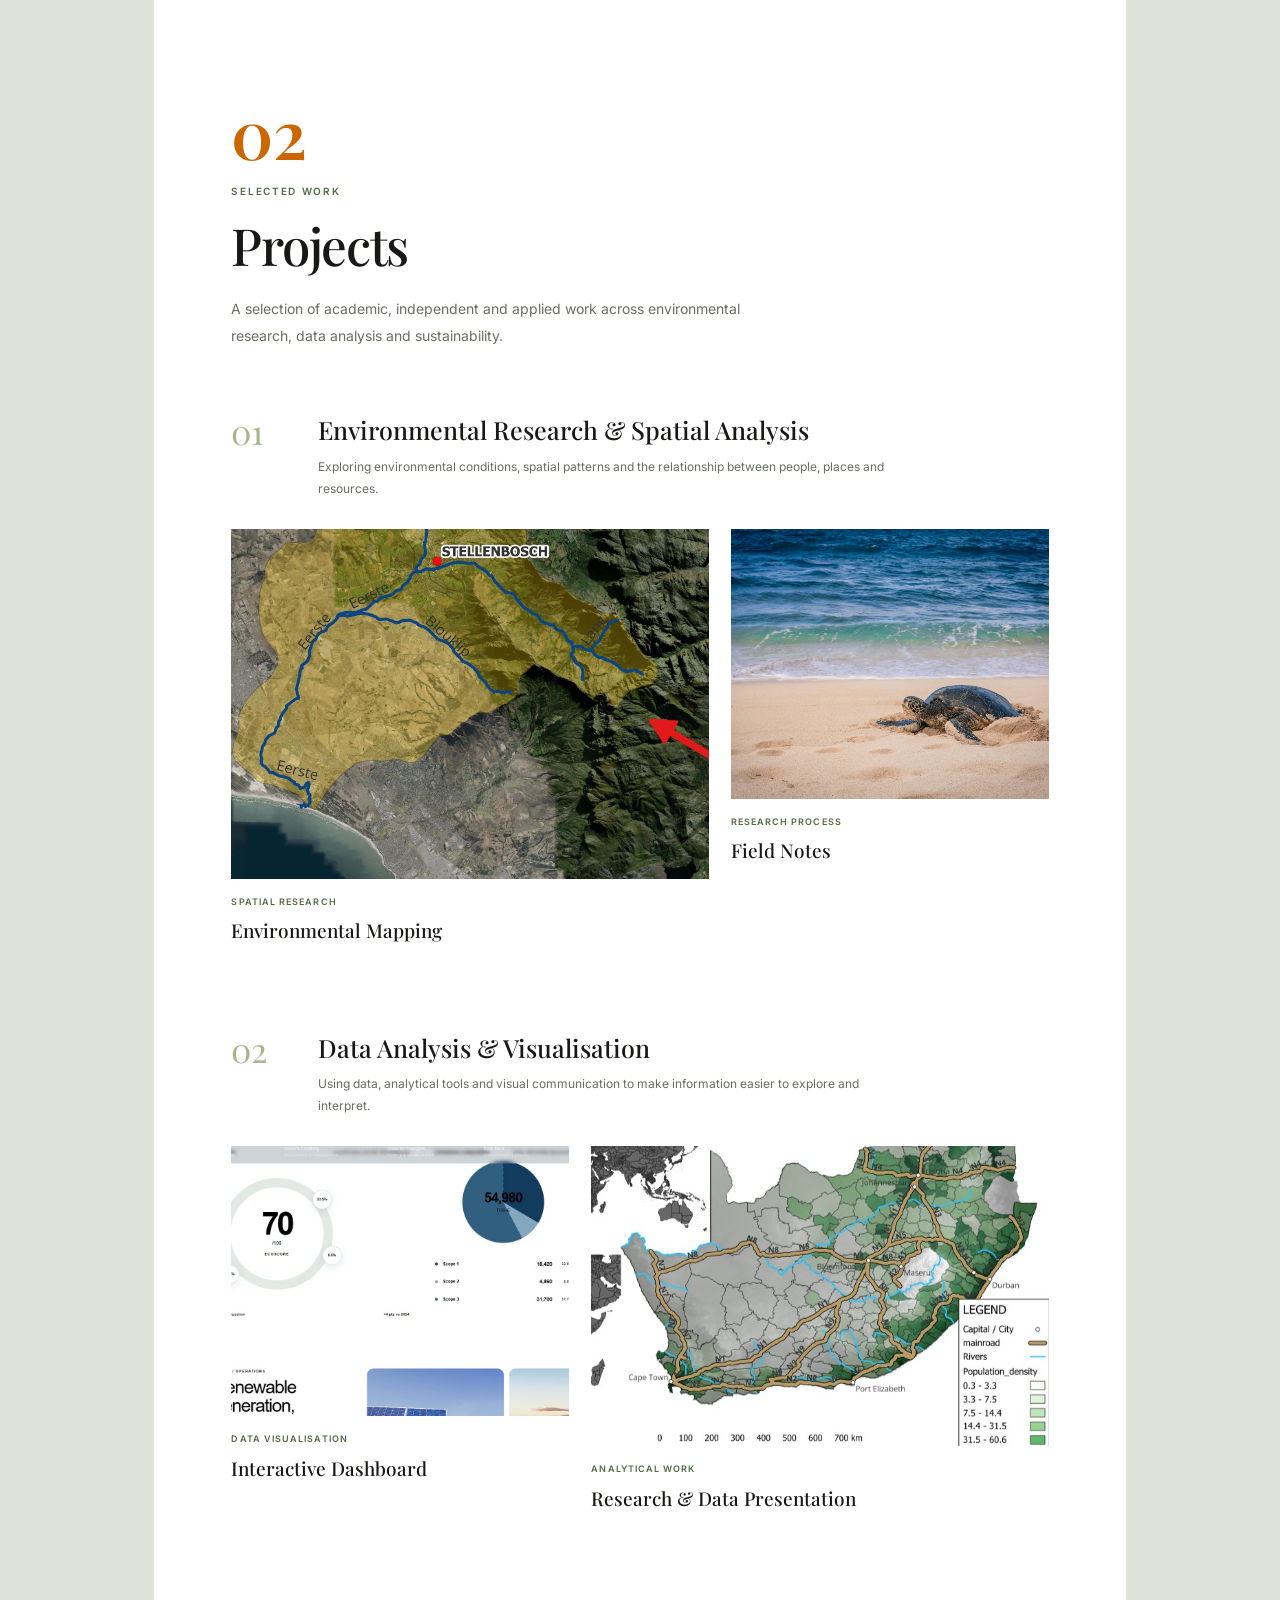
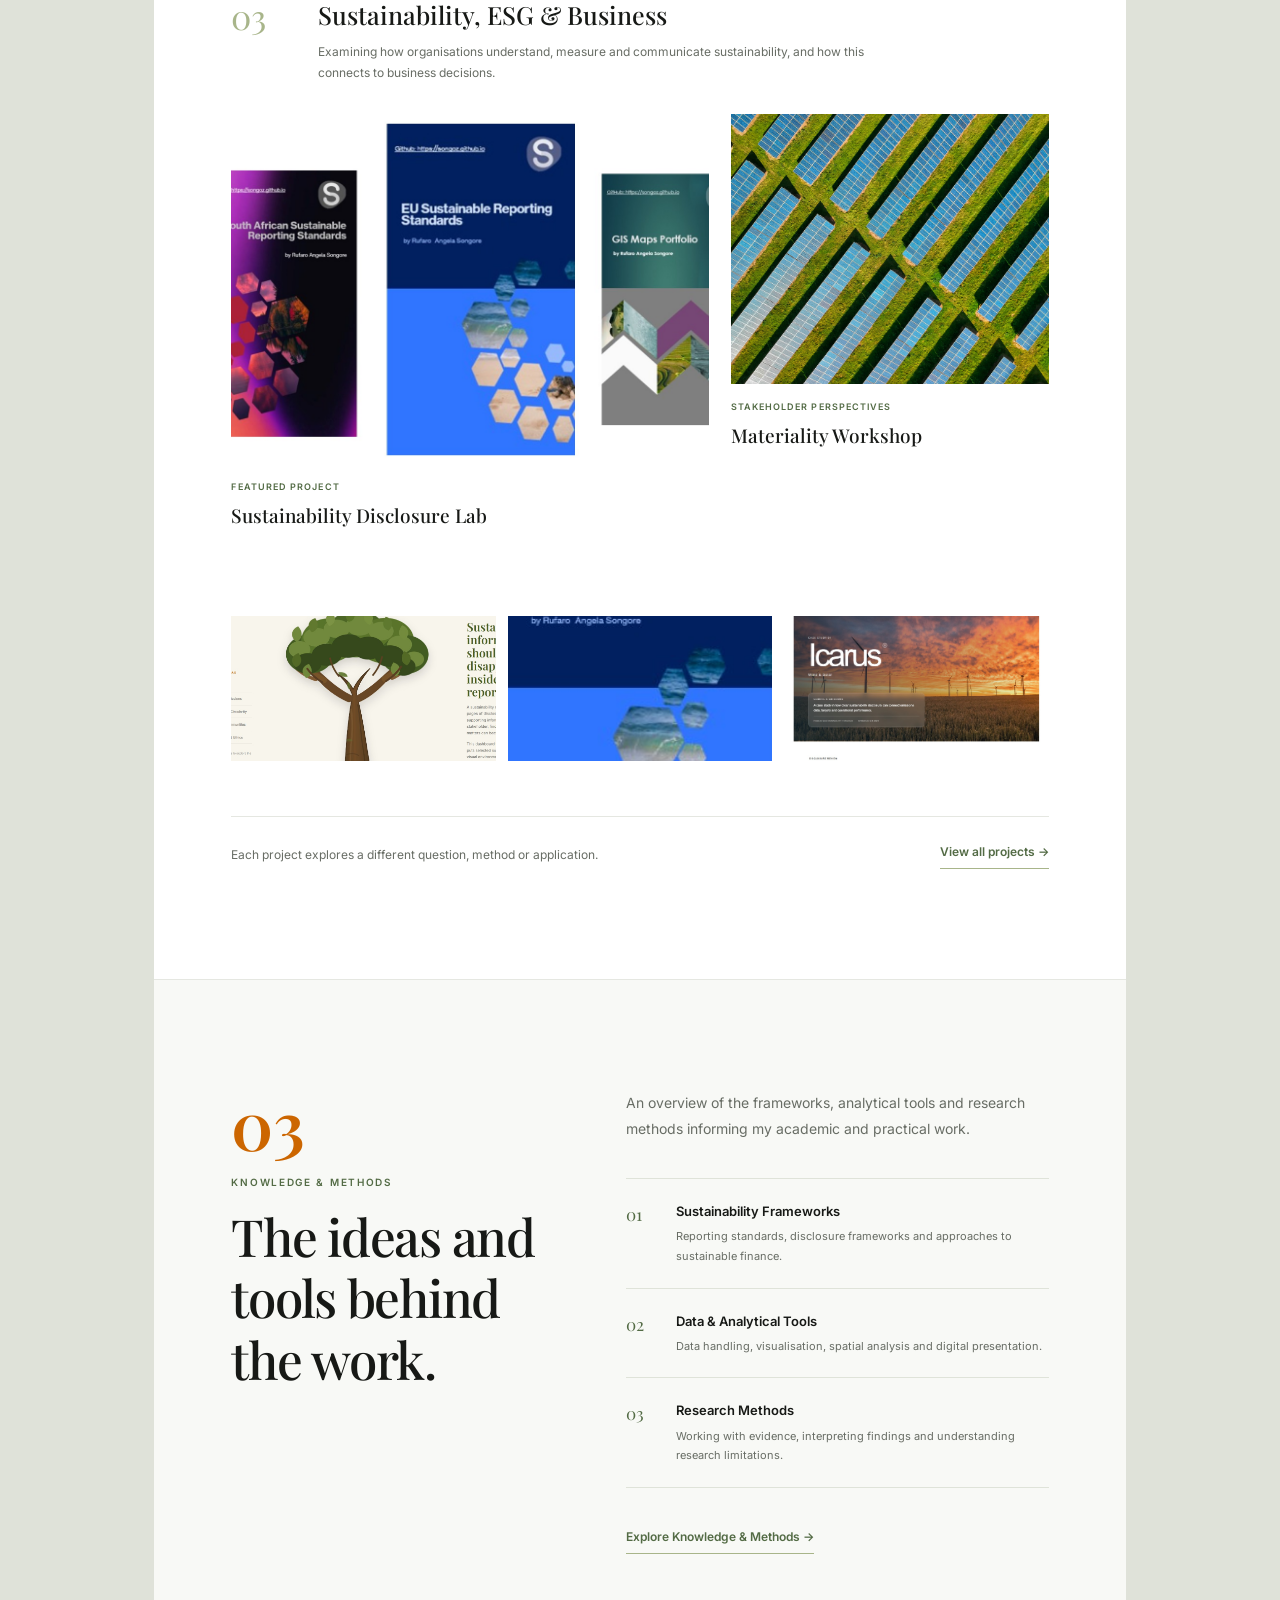
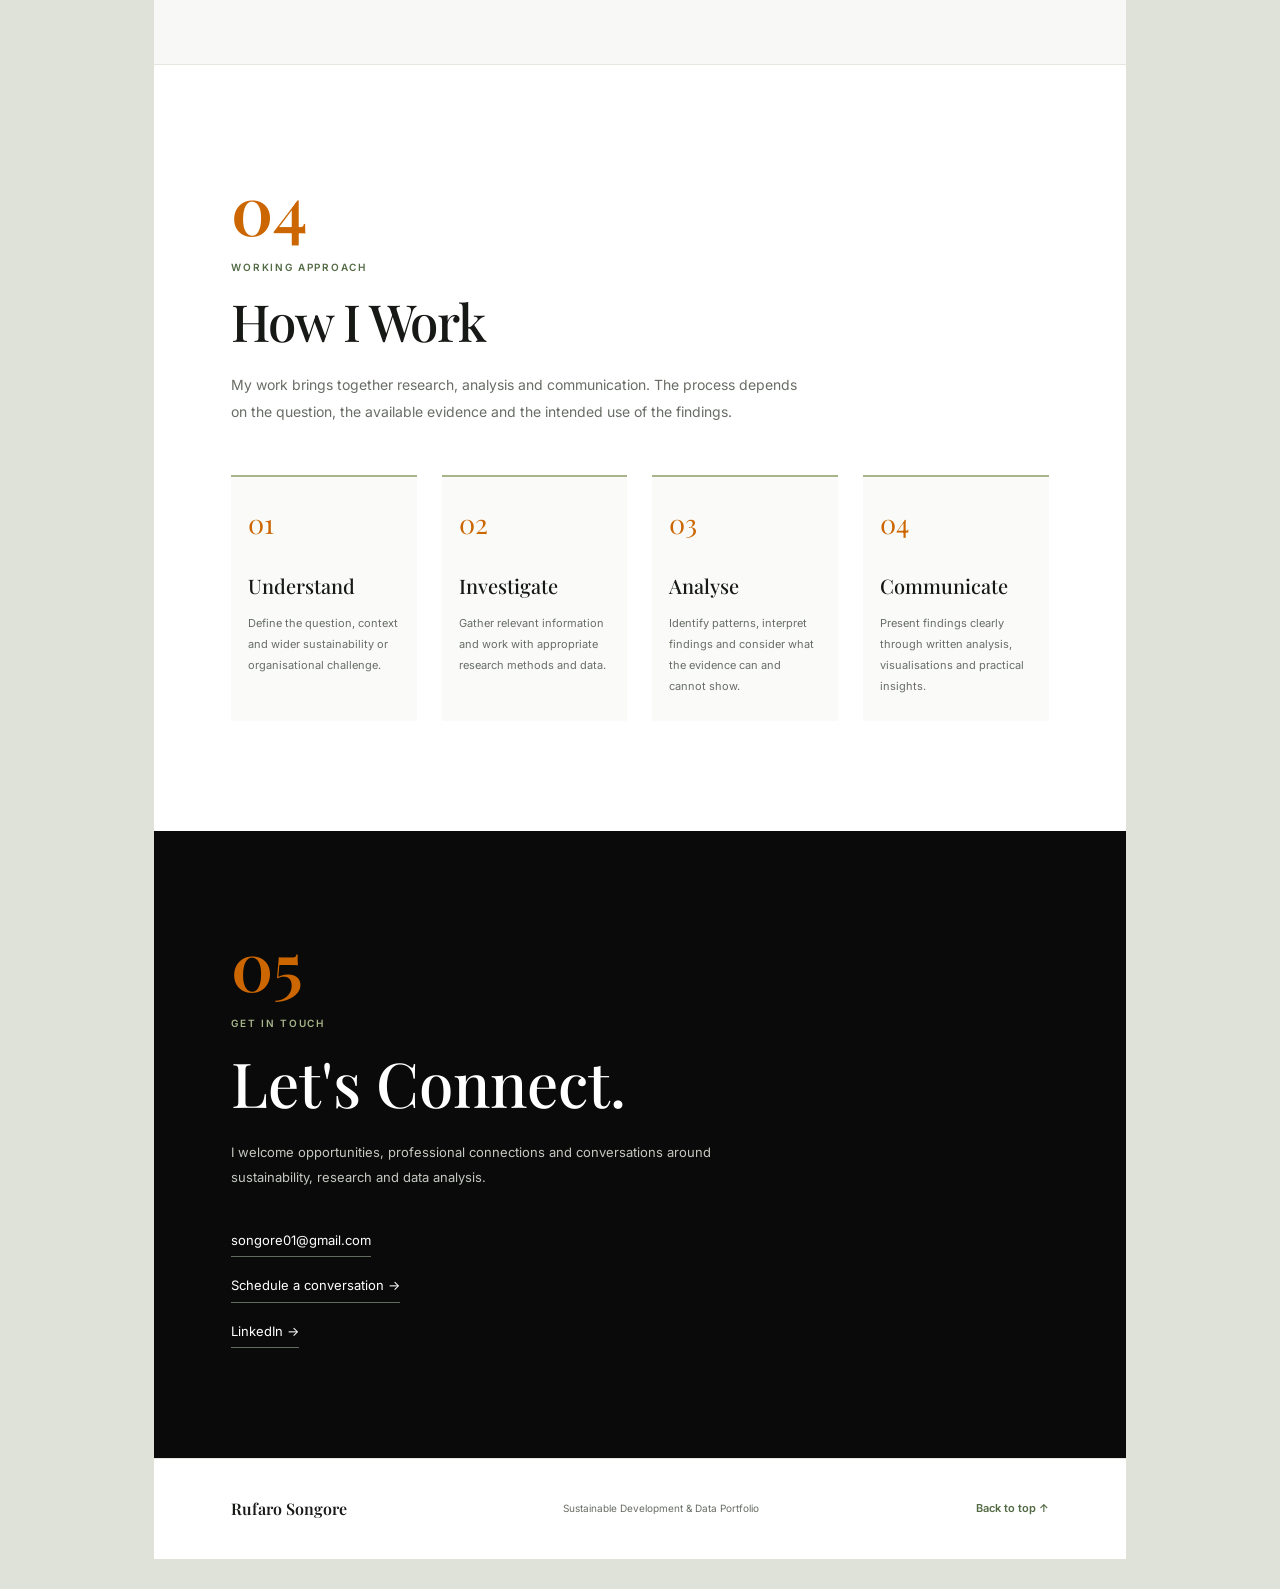
==== commit b1c31c41: "Update index.html" ====
--- a/index.html
+++ b/index.html
@@ -6,8 +6,8 @@
     <meta charset="UTF-8">
     <meta name="viewport" content="width=device-width, initial-scale=1.0">
 
-    <title>Rufaro Songore | Sustainable Development & Data Portfolio</title>
-    <meta name="description" content="The portfolio of Rufaro Songore, featuring work across sustainable development, environmental research, data analysis and business.">
+    <title>Rufaro Angela Songore | Sustainable Development & Data Portfolio</title>
+    <meta name="description" content="The portfolio of Rufaro Angela Songore, featuring work across sustainable development, environmental research, data analysis and business.">
 
     <link rel="icon" type="image/png" href="images/AMP_logo.ico">
 
@@ -33,7 +33,7 @@
     <header class="site-header">
         <nav class="main-nav" aria-label="Main navigation">
 
-            <a href="#top" class="nav-logo">Rufaro Songore</a>
+            <a href="#top" class="nav-logo">Rufaro Angela Songore</a>
 
             <ul class="nav-links">
                 <li><a href="#top">Home</a></li>
@@ -109,7 +109,7 @@
                     <p class="section-label">A little about me</p>
 
                     <h2>
-                        Rufaro<br>
+                        Rufaro Angela<br>
                         Songore
                     </h2>
 
--- a/style.css
+++ b/style.css
@@ -1,24 +1,63 @@
-/* =========================================================
-   RESET
-========================================================= */
+
+/* =========================================
+   01. GLOBAL STYLES & COLOUR PALETTE
+========================================= */
+
+:root {
+    --paper: #ffffff;
+    --background: #f5f5f1;
+    --ink: #171916;
+    --muted: #686d65;
+
+    --green: #536b45;
+    --green-dark: #354b30;
+    --sage: #a8b58a;
+    --light-sage: #eef1e9;
+
+    --orange: #cc6600;
+
+    --line: #e5e7e1;
+    --black: #090a09;
+
+    --font-body: 'Inter', sans-serif;
+    --font-heading: 'Playfair Display', serif;
+
+    --sheet-width: 76%;
+    --content-width: 84%;
+    --transition: 0.3s ease;
+}
 
 * {
-    box-sizing: border-box;
     margin: 0;
     padding: 0;
+    box-sizing: border-box;
 }
 
 html {
     scroll-behavior: smooth;
-}
-
-button,
-a {
-    font: inherit;
-}
-
-button {
-    border: none;
+    scroll-padding-top: 90px;
+}
+
+body {
+    font-family: var(--font-body);
+    background-color: #dfe2d9;
+    background-image:
+        linear-gradient(rgba(20, 25, 18, 0.32), rgba(20, 25, 18, 0.32)),
+        url("images/hands_on_tree.jpg");
+    background-size: cover;
+    background-position: center;
+    background-attachment: fixed;
+    background-repeat: no-repeat;
+    color: var(--ink);
+    line-height: 1.7;
+    font-size: 15px;
+}
+
+img {
+    display: block;
+    width: 100%;
+    height: 100%;
+    object-fit: cover;
 }
 
 a {
@@ -26,2503 +65,935 @@
     text-decoration: none;
 }
 
-
-/* =========================================================
-   BODY
-   FIXED HANDS_ON_TREE BACKGROUND
-========================================================= */
-
-body {
-
+button {
+    font: inherit;
+}
+
+::selection {
+    background: var(--sage);
+    color: var(--ink);
+}
+
+
+/* =========================================
+   02. MAIN WHITE SHEET
+========================================= */
+
+main {
+    width: var(--sheet-width);
+    max-width: 1200px;
+    min-width: 320px;
+    margin: 0 auto;
+    background: var(--paper);
+    overflow: hidden;
+}
+
+
+/* =========================================
+   03. HEADER & NAVIGATION
+========================================= */
+
+.site-header {
+    width: var(--sheet-width);
+    max-width: 1200px;
+    margin: 30px auto 0;
+    background: var(--paper);
+    position: sticky;
+    top: 0;
+    z-index: 1000;
+    border-bottom: 1px solid var(--line);
+}
+
+.main-nav {
+    min-height: 82px;
+    width: 100%;
+    padding: 0 7%;
+    display: flex;
+    align-items: center;
+    justify-content: space-between;
+    gap: 30px;
+}
+
+.nav-logo {
+    font-family: var(--font-heading);
+    font-size: 21px;
+    font-weight: 600;
+    color: var(--ink);
+    white-space: nowrap;
+}
+
+.nav-links {
+    list-style: none;
+    display: flex;
+    align-items: center;
+    gap: 27px;
+}
+
+.nav-links a {
+    font-size: 11px;
+    font-weight: 500;
+    letter-spacing: 0.04em;
+    color: #555a52;
+    transition: color var(--transition);
+}
+
+.nav-links a:hover {
+    color: var(--green);
+}
+
+
+/* =========================================
+   04. HERO SECTION
+========================================= */
+
+.hero {
+    min-height: 590px;
+    display: grid;
+    grid-template-columns: 1fr 1fr;
+    align-items: center;
+    padding: 65px 8%;
+    gap: 7%;
+    background: var(--paper);
+}
+
+.hero-image {
+    height: 430px;
     position: relative;
-
-    margin: 0;
-
-    min-height: 100vh;
-
-    font-family: 'Inter', sans-serif;
-
-    background:
-        linear-gradient(
-            rgba(48, 72, 43, 0.18),
-            rgba(48, 72, 43, 0.18)
-        ),
-        url("images/hands_on_tree.jpg");
-
-    background-size: cover;
-
-    background-position: center;
-
-    background-attachment: fixed;
-
-    color: #2B2B26;
-
+}
+
+.hero-image img {
+    position: relative;
+    z-index: 2;
+    border-radius: 2px;
+}
+
+.sage-blob {
+    position: absolute;
+    width: 190px;
+    height: 190px;
+    background: var(--light-sage);
+    border-radius: 50%;
+    top: -35px;
+    right: -35px;
+    z-index: 1;
+}
+
+.hero-content {
+    position: relative;
+    z-index: 3;
+    padding: 20px 0;
+}
+
+.hero-tag {
+    color: var(--green);
+    font-size: 10px;
+    font-weight: 600;
+    letter-spacing: 0.13em;
+    line-height: 1.9;
+    text-transform: uppercase;
+    margin-bottom: 25px;
+}
+
+.hero h1 {
+    font-family: var(--font-heading);
+    font-size: clamp(42px, 5vw, 67px);
+    line-height: 1.13;
+    font-weight: 500;
+    letter-spacing: -0.035em;
+    color: var(--ink);
+}
+
+.hero-divider {
+    width: 55px;
+    height: 3px;
+    background: var(--green);
+    margin: 30px 0;
+}
+
+.hero-actions {
+    display: flex;
+    align-items: center;
+    gap: 28px;
+    flex-wrap: wrap;
+}
+
+.hero-button {
+    display: inline-block;
+    background: var(--green);
+    color: white;
+    padding: 13px 23px;
+    font-size: 11px;
+    font-weight: 600;
+    letter-spacing: 0.04em;
+    transition: background var(--transition), transform var(--transition);
+}
+
+.hero-button:hover {
+    background: var(--green-dark);
+    transform: translateY(-2px);
+}
+
+.hero-secondary-link {
+    color: var(--ink);
+    font-size: 11px;
+    font-weight: 600;
+    border-bottom: 1px solid var(--sage);
+    padding-bottom: 4px;
+    transition: color var(--transition);
+}
+
+.hero-secondary-link:hover {
+    color: var(--green);
+}
+
+
+/* =========================================
+   05. GENERAL SECTION STYLES
+========================================= */
+
+.section {
+    padding: 110px 0;
+    background: var(--paper);
+}
+
+.content {
+    width: var(--content-width);
+    max-width: 1000px;
+    margin: 0 auto;
+}
+
+.section-number {
+    display: block;
+    font-family: var(--font-heading);
+    font-size: 67px;
+    line-height: 1;
+    font-weight: 600;
+    color: var(--orange);
+    margin-bottom: 17px;
+}
+
+.section-label {
+    color: var(--green);
+    text-transform: uppercase;
+    font-size: 10px;
+    font-weight: 600;
+    letter-spacing: 0.17em;
+    margin-bottom: 15px;
+}
+
+.section-heading {
+    max-width: 650px;
+    margin-bottom: 65px;
+}
+
+.section-heading h2,
+.knowledge-heading h2 {
+    font-family: var(--font-heading);
+    font-size: clamp(38px, 4vw, 52px);
+    line-height: 1.2;
+    font-weight: 500;
+    color: var(--ink);
+    letter-spacing: -0.025em;
+}
+
+.section-intro {
+    max-width: 570px;
+    color: var(--muted);
+    font-size: 14px;
+    line-height: 1.9;
+    margin-top: 20px;
+}
+
+.text-link {
+    display: inline-block;
+    color: var(--green);
+    font-size: 12px;
+    font-weight: 600;
+    border-bottom: 1px solid var(--sage);
+    padding-bottom: 5px;
+    transition: color var(--transition), border-color var(--transition);
+}
+
+.text-link:hover {
+    color: var(--green-dark);
+    border-color: var(--green-dark);
+}
+
+
+/* =========================================
+   06. ABOUT SECTION
+========================================= */
+
+.about-section {
+    border-top: 1px solid var(--line);
+}
+
+.about-grid {
+    display: grid;
+    grid-template-columns: 0.85fr 1.15fr;
+    gap: 12%;
+    align-items: center;
+}
+
+.about-title h2 {
+    font-family: var(--font-heading);
+    font-size: clamp(44px, 5vw, 65px);
+    line-height: 1.08;
+    font-weight: 500;
+    color: var(--ink);
+    margin-bottom: 30px;
+}
+
+.about-photo {
+    width: 100%;
+    height: 300px;
+    overflow: hidden;
+    background: var(--light-sage);
+}
+
+.about-photo img {
+    transition: transform 0.7s ease;
+}
+
+.about-photo:hover img {
+    transform: scale(1.04);
+}
+
+.about-text {
+    padding-top: 35px;
+}
+
+.about-text p {
+    color: var(--muted);
+    font-size: 13px;
+    line-height: 2;
+    margin-bottom: 21px;
+}
+
+.about-text .about-lead {
+    font-family: var(--font-heading);
+    color: var(--ink);
+    font-size: 22px;
+    line-height: 1.55;
+}
+
+.about-text .text-link {
+    margin-top: 10px;
+}
+
+
+/* =========================================
+   07. PROJECTS SECTION
+========================================= */
+
+.projects-section {
+    border-top: 1px solid var(--line);
+}
+
+.project-category {
+    margin-bottom: 85px;
+}
+
+.project-category-heading {
+    display: grid;
+    grid-template-columns: 65px 1fr;
+    gap: 22px;
+    align-items: start;
+    margin-bottom: 30px;
+}
+
+.project-category-number {
+    font-family: var(--font-heading);
+    color: var(--sage);
+    font-size: 34px;
+    line-height: 1;
+}
+
+.project-category-heading h3 {
+    font-family: var(--font-heading);
+    font-size: 25px;
+    line-height: 1.3;
+    font-weight: 500;
+    color: var(--ink);
+    margin-bottom: 9px;
+}
+
+.project-category-heading p {
+    max-width: 590px;
+    font-size: 12px;
+    line-height: 1.8;
+    color: var(--muted);
+}
+
+.project-gallery {
+    display: grid;
+    grid-template-columns: 1fr 1fr;
+    gap: 22px;
+    align-items: start;
+}
+
+.project-item {
+    min-width: 0;
+}
+
+.project-image {
+    height: 270px;
+    overflow: hidden;
+    background: var(--light-sage);
+}
+
+.project-item-large .project-image {
+    height: 350px;
+}
+
+.project-item-wide .project-image {
+    height: 300px;
+}
+
+.project-image img {
+    transition: transform 0.65s ease;
+}
+
+.project-item:hover .project-image img {
+    transform: scale(1.035);
+}
+
+.project-caption {
+    padding: 15px 0 0;
+}
+
+.project-caption span {
+    display: block;
+    font-size: 9px;
+    font-weight: 600;
+    letter-spacing: 0.12em;
+    text-transform: uppercase;
+    color: var(--green);
+    margin-bottom: 5px;
+}
+
+.project-caption h4 {
+    font-family: var(--font-heading);
+    font-size: 19px;
+    font-weight: 500;
+    color: var(--ink);
+}
+
+.environmental-gallery {
+    grid-template-columns: 1.2fr 0.8fr;
+}
+
+.data-gallery {
+    grid-template-columns: 0.85fr 1.15fr;
+}
+
+.sustainability-gallery {
+    grid-template-columns: 1.2fr 0.8fr;
+}
+
+.project-visual-strip {
+    display: grid;
+    grid-template-columns: repeat(3, 1fr);
+    gap: 12px;
+    margin-top: 15px;
+    margin-bottom: 55px;
+}
+
+.project-strip-image {
+    height: 145px;
+    overflow: hidden;
+    background: var(--light-sage);
+}
+
+.project-strip-image img {
+    transition: transform 0.6s ease;
+}
+
+.project-strip-image:hover img {
+    transform: scale(1.05);
+}
+
+.projects-footer {
+    padding-top: 25px;
+    border-top: 1px solid var(--line);
+    display: flex;
+    justify-content: space-between;
+    align-items: center;
+    gap: 20px;
+}
+
+.projects-footer p {
+    font-size: 12px;
+    color: var(--muted);
+}
+
+
+/* =========================================
+   08. KNOWLEDGE & METHODS
+========================================= */
+
+.knowledge-section {
+    background: #f8f9f6;
+    border-top: 1px solid var(--line);
+}
+
+.knowledge-grid {
+    display: grid;
+    grid-template-columns: 0.85fr 1.15fr;
+    gap: 10%;
+}
+
+.knowledge-heading h2 {
+    max-width: 360px;
+}
+
+.knowledge-content .section-intro {
+    margin-top: 0;
+    margin-bottom: 35px;
+}
+
+.knowledge-topics {
+    border-top: 1px solid #dfe3d9;
+    margin-bottom: 35px;
+}
+
+.knowledge-topic {
+    display: grid;
+    grid-template-columns: 35px 1fr;
+    column-gap: 15px;
+    padding: 21px 0;
+    border-bottom: 1px solid #dfe3d9;
+}
+
+.knowledge-topic span {
+    grid-row: span 2;
+    font-family: var(--font-heading);
+    font-size: 17px;
+    color: var(--green);
+}
+
+.knowledge-topic h3 {
+    font-size: 13px;
+    font-weight: 600;
+    color: var(--ink);
+    margin-bottom: 5px;
+}
+
+.knowledge-topic p {
+    font-size: 11px;
+    line-height: 1.8;
+    color: var(--muted);
+}
+
+
+/* =========================================
+   09. HOW I WORK
+========================================= */
+
+.approach-section {
+    border-top: 1px solid var(--line);
+}
+
+.approach-section .section-heading {
+    margin-bottom: 50px;
+}
+
+.approach-grid {
+    display: grid;
+    grid-template-columns: repeat(4, 1fr);
+    gap: 25px;
+}
+
+.approach-item {
+    padding: 24px 17px;
+    border-top: 2px solid var(--sage);
+    background: #fafbf9;
+    transition: border-color var(--transition), transform var(--transition);
+}
+
+.approach-item:hover {
+    border-color: var(--green);
+    transform: translateY(-4px);
+}
+
+.approach-number {
+    display: block;
+    font-family: var(--font-heading);
+    font-size: 27px;
+    color: var(--orange);
+    margin-bottom: 22px;
+}
+
+.approach-item h3 {
+    font-family: var(--font-heading);
     font-size: 20px;
-
-    line-height: 1.8;
-
-    /*
-       Space between the browser edge and the foresheet.
-       This allows the tree photograph to remain visible.
-    */
-
-    padding-top: 42px;
-
-    padding-bottom: 42px;
-
-}
-
-
-/* Paper texture */
-
-body::before {
-
-    content: "";
-
-    position: fixed;
-
-    inset: 0;
-
-    background-image: url("images/paper_texture.png");
-
-    background-repeat: repeat;
-
-    opacity: .045;
-
-    pointer-events: none;
-
-    z-index: 9999;
-
-}
-
-
-/* =========================================================
-   FORESHEET
-   WIDER + CREAM + ROUNDED EDGES
-========================================================= */
-
-main {
-    width: 70%;
+    font-weight: 500;
+    color: var(--ink);
+    margin-bottom: 10px;
+}
+
+.approach-item p {
+    font-size: 11px;
+    line-height: 1.9;
+    color: var(--muted);
+}
+
+
+/* =========================================
+   10. CONTACT SECTION
+========================================= */
+
+.contact-section {
+    width: 100%;
+    background: var(--black);
+    color: white;
+    padding: 100px 0 110px;
+}
+
+.contact-content {
+    color: white;
+}
+
+.contact-section .section-number {
+    color: var(--orange);
+}
+
+.contact-section .section-label {
+    color: var(--sage);
+}
+
+.contact-section h2 {
+    font-family: var(--font-heading);
+    font-size: clamp(43px, 5vw, 62px);
+    line-height: 1.15;
+    font-weight: 500;
+    color: white;
+    margin-bottom: 22px;
+}
+
+.contact-intro {
+    max-width: 500px;
+    color: #c4c8c0;
+    font-size: 13px;
+    line-height: 1.9;
+    margin-bottom: 40px;
+}
+
+.contact-links {
+    display: flex;
+    flex-direction: column;
+    align-items: flex-start;
+    gap: 17px;
+}
+
+.contact-links a {
+    color: white;
+    font-size: 13px;
+    border-bottom: 1px solid #626c5c;
+    padding-bottom: 5px;
+    transition: color var(--transition), border-color var(--transition);
+}
+
+.contact-links a:hover {
+    color: var(--sage);
+    border-color: var(--sage);
+}
+
+
+/* =========================================
+   11. FOOTER
+========================================= */
+
+.site-footer {
+    width: var(--sheet-width);
+    max-width: 1200px;
+    margin: 0 auto 30px;
+    background: var(--paper);
+    border-top: 1px solid var(--line);
+}
+
+.footer-content {
+    width: 84%;
+    min-height: 100px;
     margin: 0 auto;
-
-    background: #F3EAD4;
-
-    border-radius: 18px;
-
-    overflow: hidden;
-
-    box-shadow:
-        0 25px 70px rgba(0, 0, 0, 0.24);
-}
-
-
-/*
-   Make every direct section part of the same visual sheet.
-   Nothing here is transparent.
-*/
-
-main > section {
-
-    background: #F3EAD4;
-
-}
-
-
-/* =========================================================
-   NAVIGATION
-   FULL WIDTH + SLIGHTLY TRANSLUCENT
-========================================================= */
-
-nav {
-
-    width: 100%;
-
     display: flex;
-
+    align-items: center;
     justify-content: space-between;
-
-    align-items: center;
-
-    padding: 22px 70px;
-
-    background: rgba(255, 255, 255, 0.88);
-
-    position: sticky;
-
-    top: 0;
-
-    z-index: 1000;
-
-    box-shadow:
-        0 5px 20px rgba(0, 0, 0, 0.06);
-
-    backdrop-filter: blur(7px);
-
-    -webkit-backdrop-filter: blur(7px);
-
-}
-
-
-/*
-   Keep the navigation visually attached to the cream sheet.
-*/
-
-nav + main {
-
-    margin-top: 0;
-
-}
-
-
-/* =========================================================
-   NAVIGATION TEXT
-========================================================= */
-
-nav h2 {
-
-    font-size: 30px;
-
-    font-weight: 700;
-
-    color: #4A5D23;
-
-    font-size: 50px;
-
-    font-family: 'Playfair Display', serif;
-
-    margin: 0;
-
-    letter-spacing: 1px;
-
-}
-
-nav ul {
-
-    display: flex;
-
-    list-style: none;
-
-    gap: 40px;
-
-    margin: 0;
-
-    padding: 0;
-
-    align-items: center;
-
-}
-
-nav a {
-
-    text-decoration: none;
-
-    color: #2B2B26;
-
-    font-weight: 500;
-
+    gap: 20px;
+}
+
+.footer-content p:first-child {
+    font-family: var(--font-heading);
     font-size: 16px;
-
-    transition: 0.3s;
-
-    position: relative;
-
-}
-
-nav a:hover {
-
-    color: #B55239;
-
-}
-
-nav a::after {
-
-    content: "";
-
-    position: absolute;
-
-    left: 0;
-
-    bottom: -6px;
-
-    width: 0;
-
-    height: 2px;
-
-    background: #D89B2B;
-
-    transition: 0.3s;
-
-}
-
-nav a:hover::after {
-
-    width: 100%;
-
-}
-
-
-/* =========================================================
-   GENERAL SECTIONS
-========================================================= */
-
-.section {
-
-    padding: 60px 0;
-
-    position: relative;
-
-    overflow: hidden;
-
-    background: #F3EAD4;
-
-}
-
-.section-intro {
-
-    max-width: 700px;
-
-    font-size: 25px;
-
-    line-height: 1.8;
-
-    color: #050505;
-
-    margin-bottom: 60px;
-
-}
-
-.section h2 {
-
-    font-family: 'Playfair Display', serif;
-
-    font-size: 54px;
-
-    color: #4A5D23;
-
-    position: relative;
-
-    z-index: 3;
-
-    margin-top: 40px;
-
-    margin-bottom: 40px;
-
-    text-align: left;
-
-}
-
-.content {
-
-    width: 100%;
-
-    max-width: 1150px;
-
-    margin: auto;
-
-    padding: 0 7%;
-
-    position: relative;
-
-    z-index: 2;
-
-}
-
-
-/* =========================================================
-   SECTION NUMBERS
-========================================================= */
-
-.section-number {
-
-    position: absolute;
-
-    top: 10px;
-
-    left: 3%;
-
-    font-family: 'Playfair Display', serif;
-
-    font-size: 180px;
-
-    font-weight: 700;
-
-    color: #CC6600;
-
-    opacity: .80;
-
-    line-height: 1;
-
-    z-index: 0;
-
-    pointer-events: none;
-
-}
-
-#about .section-number {
-
-    left: -90px;
-
-    top: -20px;
-
-}
-
-#portfolio .section-number {
-
-    left: 75%;
-
-    top: -20px;
-
-}
-
-#frameworks .section-number {
-
-    left: -90px;
-
-    top: -20px;
-
-}
-
-#how-i-work .section-number {
-
-    left: 72%;
-
-    top: 10px;
-
-}
-
-#contact .section-number {
-
-    left: -90px;
-
-    top: -20px;
-
-}
-
-
-/* =========================================================
-   TYPOGRAPHY
-========================================================= */
-
-h1,
-h2,
-h3 {
-
-    font-family: 'Playfair Display', serif;
-
-}
-
-h1 {
-
-    font-size: 75px;
-
-}
-
-h2 {
-
-    font-size: 55px;
-
-}
-
-h3 {
-
-    font-size: 35px;
-
-}
-
-
-/* =========================================================
-   HERO
-========================================================= */
-
-.hero {
-
-    min-height: 100vh;
-
-    display: flex;
-
-    align-items: center;
-
-    justify-content: center;
-
-    gap: 90px;
-
-    padding: 80px;
-
-    position: relative;
-
-    overflow: hidden;
-
-    background: #F3EAD4;
-
-}
-
-.hero-content {
-
-    display: flex;
-
-    flex-direction: column;
-
-    align-items: flex-start;
-
-    max-width: 620px;
-
-}
-
-.hero-statement {
-
-    font-size: 30px;
-
-    font-family: 'Playfair Display', serif;
-
-    font-weight: 500;
-
-    line-height: 1.4;
-
-    color: #2B2B26;
-
-    margin-top: 20px;
-
-    margin-bottom: 40px;
-
-    max-width: 550px;
-
-}
-
-.image-container {
-
-    position: relative;
-
-    display: flex;
-
-    justify-content: center;
-
-    align-items: center;
-
-}
-
-.sage-blob {
-
-    position: absolute;
-
-    width: 420px;
-
-    height: 420px;
-
-    background: #A8B58A;
-
-    opacity: 0.85;
-
-    border-radius: 58% 52% 63% 57%;
-
-    top: 40px;
-
-    left: -100px;
-
-    z-index: 0;
-
-}
-
-.hero img {
-
-    width: 350px;
-
-    height: 430px;
-
-    object-fit: cover;
-
-    border: 18px solid #F8F5ED;
-
-    outline: 2px solid #A8B58A;
-
-    box-shadow: 0 20px 40px rgba(74,93,35,0.25);
-
-    position: relative;
-
-    z-index: 2;
-
-}
-
-.hero h1 {
-
-    font-family: 'Playfair Display', serif;
-
-    font-size: 60px;
-
-    line-height: 1.1;
-
-    color: #4A5D23;
-
-    margin-bottom: 20px;
-
-}
-
-.hero-tag {
-
-    font-size: 13px;
-
-    letter-spacing: 4px;
-
-    text-transform: uppercase;
-
-    color: #CC6600;
-
-    font-weight: 600;
-
-    margin-bottom: 22px;
-
-}
-
-button {
-
-    padding: 18px 42px;
-
-    font-weight: 600;
-
-    letter-spacing: .5px;
-
-    background: #CC6600;
-
-    color: white;
-
-    border: none;
-
-    border-radius: 30px;
-
-    font-size: 17px;
-
-    transition: 0.3s;
-
-}
-
-button:hover {
-
-    background: #4A5D23;
-
-    transform: translateY(-3px);
-
-}
-
-.hero-divider {
-
-    width: 90px;
-
-    height: 3px;
-
-    background: #CC6600;
-
-    margin: 35px 0;
-
-}
-
-
-/*
-   Explore Portfolio button
-*/
-
-.hero a button,
-.explore-portfolio,
-.explore-button {
-
-    background: #CC6600;
-
-    color: white;
-
-    border-radius: 30px;
-
-}
-
-.hero a button:hover,
-.explore-portfolio:hover,
-.explore-button:hover {
-
-    background: #4A5D23;
-
-    transform: translateY(-3px);
-
-}
-
-
-/* =========================================================
-   ABOUT
-========================================================= */
-
-.about-grid {
-
-    display: grid;
-
-    grid-template-columns: 1fr 1.5fr;
-
-    gap: 80px;
-
-    align-items: start;
-
-}
-
-.about-title {
-
-    position: relative;
-
-    z-index: 2;
-
-}
-
-.about-title h2 {
-
-    line-height: .95;
-
-    margin-top: 10px;
-
-    text-align: center;
-
-    font-size: 43px;
-
-}
-
-.about-text {
-
-    line-height: 2;
-
-    max-width: 700px;
-
-    border-left: 4px solid #CC6600;
-
-    padding-left: 45px;
-
-}
-
-.about-text p {
-
-    margin-bottom: 35px;
-
-    font-size: 20px;
-
-    line-height: 1.9;
-
-}
-
-
-/*
-   About Author label
-*/
-
-.about-title .about-label,
-.about-label {
-
-    font-size: 20px;
-
-    color: #CC6600;
-
-    text-transform: uppercase;
-
-    letter-spacing: 3px;
-
-    font-weight: 600;
-
-    margin-bottom: 8px;
-
-}
-
-
-/*
-   Rufaro Songore immediately after About Author
-*/
-
-.about-title .author-name,
-.author-name {
-
-    font-family: 'Playfair Display', serif;
-
-    color: #4A5D23;
-
-    font-size: 28px;
-
-    margin-bottom: 18px;
-
-}
-
-.about-photo {
-
-    position: relative;
-
-    display: inline-block;
-
-    margin-top: 45px;
-
-}
-
-.about-photo::before {
-
-    content: "";
-
-    position: absolute;
-
-    width: 360px;
-
-    height: 360px;
-
-    background: #A8B58A;
-
-    opacity: .85;
-
-    border-radius: 50%;
-
-    left: -20px;
-
-    top: 20px;
-
-    z-index: 0;
-
-}
-
-.about-photo img {
-
-    position: relative;
-
-    width: 320px;
-
-    height: 320px;
-
-    object-fit: cover;
-
-    border-radius: 50%;
-
-    z-index: 2;
-
-}
-
-
-/* =========================================================
-   PORTFOLIO COLLAGE
-   ORIGINAL DESKTOP DIMENSIONS PRESERVED
-========================================================= */
-
-.portfolio-intro {
-
-    text-align: center;
-
-    max-width: 700px;
-
-    margin: 0 auto 60px;
-
-    line-height: 1.8;
-
-}
-
-.gallery {
-
-    display: grid;
-
-    grid-template-columns: repeat(3,1fr);
-
-    grid-auto-rows: 230px;
-
-    gap: 28px;
-
-    margin-top: 60px;
-
-}
-
-.tile {
-
-    background: white;
-
-    border-radius: 12px;
-
-    overflow: hidden;
-
-    box-shadow: 0 12px 35px rgba(0,0,0,.08);
-
-    transition: .35s;
-
-}
-
-.tile:hover {
-
-    transform: translateY(-8px);
-
-}
-
-.tile img {
-
-    width: 100%;
-
-    height: 100%;
-
-    object-fit: cover;
-
-    display: block;
-
-}
-
-
-/* Different sizes */
-
-.large {
-
-    grid-column: span 2;
-
-    grid-row: span 2;
-
-}
-
-.wide {
-
-    grid-column: span 2;
-
-}
-
-.tall {
-
-    grid-row: span 2;
-
-}
-
-
-/* Polaroids */
-
-.polaroid {
-
-    background: white;
-
-    padding: 15px 15px 55px;
-
-    box-shadow: 0 18px 40px rgba(0,0,0,.15);
-
-}
-
-.polaroid img {
-
-    height: 180px;
-
-}
-
-.polaroid p {
-
-    text-align: center;
-
-    margin-top: 18px;
-
-    font-family: 'Playfair Display', serif;
-
-    color: #4A5D23;
-
-}
-
-.polaroid:nth-child(3) {
-
-    transform: rotate(-4deg);
-
-}
-
-.polaroid:nth-child(7) {
-
-    transform: rotate(5deg);
-
-}
-
-.polaroid:hover {
-
-    transform: translateY(-8px) rotate(-2deg);
-
-}
-
-
-/* =========================================================
-   SUSTAINABILITY REPORTING DASHBOARD
-   / DISCLOSURE LAB
-========================================================= */
-
-#disclosure-lab,
-#dashboard {
-
-    position: relative;
-
-    overflow: hidden;
-
-    background: #F3EAD4;
-
-}
-
-.disclosure-lab {
-
-    padding-top: 80px;
-
-    padding-bottom: 90px;
-
-    background: #F3EAD4;
-
-}
-
-.disclosure-lab .section-number {
-
-    left: 75%;
-
-    top: -20px;
-
-}
-
-.disclosure-lab-content {
-
-    max-width: 850px;
-
-}
-
-.disclosure-lab h2 {
-
-    margin-bottom: 25px;
-
-}
-
-.disclosure-lab p {
-
-    max-width: 760px;
-
-    font-size: 22px;
-
-    line-height: 1.8;
-
-    color: #2B2B26;
-
-}
-
-.disclosure-lab-link {
-
-    display: inline-block;
-
-    margin-top: 35px;
-
-    padding: 15px 30px;
-
-    background: #CC6600;
-
-    color: white;
-
-    border-radius: 30px;
-
-    font-size: 16px;
-
-    font-weight: 600;
-
-    letter-spacing: .4px;
-
-    transition: .3s;
-
-}
-
-.disclosure-lab-link:hover {
-
-    background: #4A5D23;
-
-    transform: translateY(-3px);
-
-}
-
-
-/*
-   Also catch common class names in case your HTML uses
-   dashboard-link or explore-dashboard.
-*/
-
-.explore-dashboard,
-.dashboard-link,
-.disclosure-lab a {
-
-    display: inline-block;
-
-    margin-top: 35px;
-
-    padding: 15px 30px;
-
-    background: #CC6600;
-
-    color: white;
-
-    border-radius: 30px;
-
-    font-size: 16px;
-
-    font-weight: 600;
-
-    letter-spacing: .4px;
-
-    transition: .3s;
-
-}
-
-.explore-dashboard:hover,
-.dashboard-link:hover,
-.disclosure-lab a:hover {
-
-    background: #4A5D23;
-
-    transform: translateY(-3px);
-
-}
-
-.disclosure-lab-index {
-
-    margin-top: 55px;
-
-    font-family: 'Playfair Display', serif;
-
-    font-size: 15px;
-
-    color: #CC6600;
-
-    letter-spacing: 3px;
-
-    font-weight: 700;
-
-}
-
-
-/* =========================================================
-   FRAMEWORKS
-   ORIGINAL FLIP CARD DIMENSIONS PRESERVED
-========================================================= */
-
-.framework-grid {
-
-    display: grid;
-
-    grid-template-columns: repeat(4,1fr);
-
-    gap: 20px;
-
-    margin-top: 70px;
-
-}
-
-.framework-card {
-
-    /*
-       ORIGINAL DIMENSION
-    */
-
-    height: 340px;
-
-    perspective: 1000px;
-
-}
-
-.framework-card-inner {
-
-    position: relative;
-
-    width: 100%;
-
-    height: 100%;
-
-    transition: transform .7s ease;
-
-    transform-style: preserve-3d;
-
-}
-
-.framework-card:hover .framework-card-inner {
-
-    transform: rotateY(180deg);
-
-}
-
-.framework-front,
-.framework-back {
-
-    position: absolute;
-
-    width: 100%;
-
-    height: 100%;
-
-    backface-visibility: hidden;
-
-    border: 1px solid rgba(0,0,0,.08);
-
-    background: #FDFBF7;
-
-    padding: 45px;
-
-    display: flex;
-
-    flex-direction: column;
-
-    justify-content: center;
-
-    align-items: center;
-
-    text-align: center;
-
-}
-
-.framework-front {
-
-    color: #4A5D23;
-
-}
-
-.framework-back {
-
-    transform: rotateY(180deg);
-
-    background: #050505;
-
-    color: white;
-
-}
-
-#framework {
-
-    position: relative;
-
-    overflow: hidden;
-
-    background: #F3EAD4;
-
-}
-
-#framework::before {
-
-    content: "REPORTING";
-
-    position: absolute;
-
-    left: -20px;
-
-    top: 30px;
-
-    font-weight: 700;
-
-    color: #4A5D23;
-
-    opacity: 1;
-
-    letter-spacing: 10px;
-
-    pointer-events: none;
-
-}
-
-.frameworks-front span {
-
-    display: block;
-
-    margin-top: 15px;
-
-    letter-spacing: 1px;
-
-    text-transform: uppercase;
-
-    color: #666;
-
-}
-
-
-/* =========================================================
-   HOW I WORK
-   ORIGINAL CODE PRESERVED
-========================================================= */
-
-.how-i-work-grid{
-
-display:grid;
-
-grid-template-columns:repeat(3,1fr);
-
-gap:40px;
-
-margin-top:80px;
-
-}
-
-.how-card{
-
-background:#FDFBF7;
-
-padding:50px;
-
-border-top:2px solid #CC6600;
-border-bottom:1px solid rgba(0,0,0,.08);
-
-box-shadow:none;
-
-transition:.35s;
-
-}
-
-.how-card h3{
-
-font-size:18px;
-
-letter-spacing:2px;
-
-text-transform:uppercase;
-
-margin-bottom:30px;
-
-color:#4A5D23;
-
-}
-
-.how-card p{
-
-margin:18px 0;
-
-line-height:1.5;
-
-}
-
-.how-card:hover{
-
-transform:translateY(-6px);
-
-background:#ffffff;
-
-}
-
-.arrow{
-
-width:64px;
-
-height:64px;
-
-border-radius:50%;
-
-background:white;
-
-display:flex;
-
-justify-content:center;
-
-align-items:center;
-
-cursor:pointer;
-
-box-shadow:0 8px 25px rgba(0,0,0,.08);
-
-transition:.3s;
-
-}
-
-.arrow:hover{
-
-transform:translateY(-3px);
-
-background:#4A5D23;
-
-color:white;
-
-}
-
-.work-slider{
-
-display:flex;
-
-align-items:center;
-
-justify-content:center;
-
-gap:40px;
-
-margin-top:70px;
-
-}
-
-.work-track{
-
-width:760px;
-
-overflow:hidden;
-
-position:relative;
-
-}
-
-.work-slide{
-
-display:none;
-
-background:#FDFBF7;
-
-padding:70px;
-
-border-left:4px solid #CC6600;
-
-box-shadow:0 15px 40px rgba(0,0,0,.08);
-
-animation:fade .45s ease;
-
-}
-
-.work-slide.active{
-
-display:block;
-
-}
-
-.slide-number{
-
-font-size:14px;
-
-letter-spacing:3px;
-
-text-transform:uppercase;
-
-color:#CC6600;
-
-font-weight:600;
-
-}
-
-.work-slide h3{
-
-font-size:42px;
-
-margin:20px 0;
-
-color:#4A5D23;
-
-}
-
-.work-slide p{
-
-font-size:21px;
-
-line-height:1.8;
-
-margin-bottom:35px;
-
-max-width:620px;
-
-}
-
-.work-slide ul{
-
-list-style:none;
-
-padding:0;
-
-margin:0;
-
-columns:2;
-
-}
-
-.work-slide li{
-
-padding:14px 0;
-
-border-bottom:1px solid rgba(0,0,0,.08);
-
-font-size:19px;
-
-}
-
-.slider-btn{
-
-width:70px;
-
-height:70px;
-
-border-radius:50%;
-
-border:none;
-
-background:white;
-
-color:#4A5D23;
-
-font-size:28px;
-
-cursor:pointer;
-
-box-shadow:0 10px 30px rgba(0,0,0,.08);
-
-transition:.3s;
-
-}
-
-.slider-btn:hover{
-
-background:#4A5D23;
-
-color:white;
-
-transform:translateY(-4px);
-
-}
-
-@keyframes fade{
-
-from{
-
-opacity:0;
-
-transform:translateX(20px);
-
-}
-
-to{
-
-opacity:1;
-
-transform:translateX(0);
-
-}
-
-}
-
-
-/* =========================================================
-   QUOTE
-   SAME WIDTH AS FORESHEET
-========================================================= */
-
-.quote-section {
-
-    position: relative;
-
-    width: 100%;
-
-    min-height: 80vh;
-
-    padding: 120px 12%;
-
-    display: flex;
-
-    justify-content: center;
-
-    align-items: center;
-
-    text-align: center;
-
-    overflow: hidden;
-
-    background:
-        linear-gradient(
-            rgba(40,50,25,.65),
-            rgba(40,50,25,.65)
-        ),
-        url("images/the_hills_have_eyes.jpeg");
-
-    background-size: cover;
-
-    background-position: center 65%;
-
-    font-size: 50px;
-
-}
-
-.quote-overlay {
-
-    max-width: 900px;
-
-    display: flex;
-
-    justify-content: center;
-
-    align-items: center;
-
-    text-align: center;
-
-    position: relative;
-
-    z-index: 2;
-
-}
-
-.quote-section::before {
-
-    content: "";
-
-    position: absolute;
-
-    inset: 0;
-
-    background-image:
-        url("images/the_hills_have_eyes.jpeg");
-
-    background-size: cover;
-
-    background-position: center;
-
-    z-index: 0;
-
-}
-
-.quote-section::after {
-
-    content: "";
-
-    position: absolute;
-
-    inset: 0;
-
-    background: rgba(20,20,20,.58);
-
-    z-index: 1;
-
-}
-
-.quote-section p {
-
-    max-width: 950px;
-
-    margin: auto;
-
-    font-family: 'Playfair Display', serif;
-
-    font-weight: 500;
-
-    line-height: 1.3;
-
-    color: #F8F5ED;
-
-    position: relative;
-
-    z-index: 2;
-
-}
-
-
-/* =========================================================
-   CONTACT / LET'S TALK
-   SAME WIDTH AS FORESHEET
-   SOLID BLACK
-========================================================= */
-
-#contact {
-
-    width: 100%;
-
-    background: #050505;
-
-    color: #F8F5ED;
-
-    min-height: 100vh;
-
-}
-
-#contact h2 {
-
-    color: white;
-
-}
-
-.contact-content {
-
-    max-width: 700px;
-
-}
-
-.contact-intro {
-
-    color: rgba(255,255,255,.9);
-
-    line-height: 1.8;
-
-    max-width: 650px;
-
-}
-
-.contact-links {
-
-    display: flex;
-
-    flex-wrap: wrap;
-
-    gap: 18px;
-
-    margin-top: 45px;
-
-}
-
-.contact-links a {
-
-    display: inline-block;
-
-    padding: 16px 32px;
-
-    border: 2px solid rgba(255,255,255,.9);
-
-    border-radius: 999px;
-
-    text-decoration: none;
-
-    color: white;
-
-    font-weight: 500;
-
-    letter-spacing: .5px;
-
-    transition: .3s;
-
-}
-
-.contact-links a:hover {
-
-    background: white;
-
-    color: #4A5D23;
-
-}
-
-
-/* =========================================================
-   FOOTER
-========================================================= */
-
-footer {
-
-    width: min(1280px, calc(100% - 60px));
-
-    margin: 0 auto;
-
-}
-
-
-/* =========================================================
-   MOBILE RESPONSIVE DESIGN
-========================================================= */
-
-@media (max-width: 768px) {
-
-    /* ---------- GLOBAL ---------- */
-
-    html,
+    font-weight: 600;
+    color: var(--ink);
+}
+
+.footer-content p:nth-child(2) {
+    color: var(--muted);
+    font-size: 10px;
+}
+
+.footer-content a {
+    color: var(--green);
+    font-size: 11px;
+    font-weight: 600;
+    transition: color var(--transition);
+}
+
+.footer-content a:hover {
+    color: var(--green-dark);
+}
+
+
+/* =========================================
+   12. TABLET RESPONSIVENESS
+========================================= */
+
+@media (max-width: 1050px) {
+
+    :root {
+        --sheet-width: 88%;
+        --content-width: 84%;
+    }
+
+    .main-nav {
+        padding: 0 5%;
+    }
+
+    .nav-links {
+        gap: 17px;
+    }
+
+    .nav-links a {
+        font-size: 10px;
+    }
+
+    .hero {
+        padding: 55px 7%;
+        gap: 6%;
+    }
+
+    .hero-image {
+        height: 360px;
+    }
+
+    .section {
+        padding: 85px 0;
+    }
+
+    .about-grid,
+    .knowledge-grid {
+        gap: 8%;
+    }
+
+    .approach-grid {
+        grid-template-columns: repeat(2, 1fr);
+    }
+}
+
+
+/* =========================================
+   13. MOBILE RESPONSIVENESS
+========================================= */
+
+@media (max-width: 700px) {
+
+    :root {
+        --sheet-width: 94%;
+        --content-width: 86%;
+    }
+
     body {
-
+        background-attachment: scroll;
+    }
+
+    .site-header {
+        margin-top: 12px;
+    }
+
+    .main-nav {
+        min-height: auto;
+        padding: 19px 7%;
+        flex-direction: column;
+        gap: 16px;
+    }
+
+    .nav-logo {
+        font-size: 20px;
+    }
+
+    .nav-links {
         width: 100%;
-
+        justify-content: center;
+        flex-wrap: wrap;
+        gap: 12px 18px;
+    }
+
+    .nav-links a {
+        font-size: 10px;
+    }
+
+    .hero {
+        grid-template-columns: 1fr;
+        padding: 45px 8% 65px;
+        gap: 35px;
+    }
+
+    .hero-image {
+        height: 300px;
+        order: 1;
+    }
+
+    .hero-content {
+        order: 2;
+    }
+
+    .hero h1 {
+        font-size: clamp(42px, 10vw, 57px);
+    }
+
+    .sage-blob {
+        width: 120px;
+        height: 120px;
+        right: -15px;
+        top: -20px;
+    }
+
+    .section {
+        padding: 75px 0;
+    }
+
+    .section-number {
+        font-size: 55px;
+    }
+
+    .section-heading {
+        margin-bottom: 45px;
+    }
+
+    .about-grid,
+    .knowledge-grid {
+        grid-template-columns: 1fr;
+        gap: 35px;
+    }
+
+    .about-title h2 {
+        font-size: 52px;
+    }
+
+    .about-photo {
+        max-width: 360px;
+        height: 280px;
+    }
+
+    .about-text {
+        padding-top: 0;
+    }
+
+    .project-category {
+        margin-bottom: 65px;
+    }
+
+    .project-category-heading {
+        grid-template-columns: 42px 1fr;
+        gap: 14px;
+    }
+
+    .project-category-heading h3 {
+        font-size: 21px;
+    }
+
+    .project-gallery,
+    .environmental-gallery,
+    .data-gallery,
+    .sustainability-gallery {
+        grid-template-columns: 1fr;
+        gap: 28px;
+    }
+
+    .project-item-large .project-image,
+    .project-item-wide .project-image,
+    .project-image {
+        height: 260px;
+    }
+
+    .project-visual-strip {
+        grid-template-columns: 1fr 1fr;
+    }
+
+    .project-strip-image {
+        height: 125px;
+    }
+
+    .projects-footer {
+        flex-direction: column;
+        align-items: flex-start;
+    }
+
+    .knowledge-heading h2 {
         max-width: 100%;
-
-        overflow-x: hidden;
-
-    }
-
-    body {
-
-        font-size: 17px;
-
-        line-height: 1.7;
-
-        padding-top: 20px;
-
-        padding-bottom: 20px;
-
-    }
-
-    main {
-
-        width: calc(100% - 30px);
-
-        border-radius: 14px;
-
-    }
-
-    footer {
-
-        width: calc(100% - 30px);
-
-    }
-
-    .section {
-
-        padding: 70px 0;
-
-    }
-
-    .content {
-
-        width: 100%;
-
-        max-width: none;
-
-        box-sizing: border-box;
-
-        padding: 0 24px;
-
-    }
-
-
-    /* ---------- NAVIGATION ---------- */
-
-    nav {
-
-        width: 100%;
-
-        padding: 16px 20px;
-
+    }
+
+    .approach-grid {
+        grid-template-columns: 1fr 1fr;
+        gap: 14px;
+    }
+
+    .approach-item {
+        padding: 20px 14px;
+    }
+
+    .contact-section {
+        padding: 75px 0 85px;
+    }
+
+    .footer-content {
+        padding: 25px 0;
         flex-direction: column;
-
-        gap: 12px;
-
-        align-items: center;
-
-    }
-
-    nav h2 {
-
-        font-size: 28px;
-
-        text-align: center;
-
-    }
-
-    nav ul {
-
-        width: 100%;
-
+        align-items: flex-start;
         justify-content: center;
-
-        flex-wrap: wrap;
-
-        gap: 8px 18px;
-
-    }
-
-    nav a {
-
-        font-size: 13px;
-
-    }
-
-
-    /* ---------- SECTION NUMBERS ---------- */
-
-    .section-number {
-
-        font-size: 90px;
-
-        top: 0;
-
-        left: 10px;
-
-        opacity: .25;
-
-    }
-
-    #about .section-number,
-    #frameworks .section-number,
-    #contact .section-number {
-
-        left: 5px;
-
-        top: 0;
-
-    }
-
-    #portfolio .section-number,
-    #how-i-work .section-number {
-
-        left: auto;
-
-        right: 10px;
-
-        top: 0;
-
-    }
-
-
-    /* ---------- HEADINGS ---------- */
-
-    .section h2 {
-
-        font-size: 42px;
-
-        margin-top: 35px;
-
-        margin-bottom: 30px;
-
-    }
-
-    h1 {
-
-        font-size: 48px;
-
-    }
-
-    h2 {
-
-        font-size: 42px;
-
-    }
-
-    h3 {
-
-        font-size: 28px;
-
-    }
-
-    .section-intro {
-
-        font-size: 18px;
-
-        line-height: 1.7;
-
-        margin-bottom: 40px;
-
-    }
-
-
-    /* ---------- HERO ---------- */
-
-    .hero {
-
-        min-height: auto;
-
-        box-sizing: border-box;
-
-        display: flex;
-
-        flex-direction: column;
-
-        gap: 50px;
-
-        padding: 70px 24px 90px;
-
-        text-align: center;
-
-    }
-
-    .image-container {
-
-        width: 100%;
-
-        max-width: 350px;
-
-    }
-
-    .sage-blob {
-
-        width: 280px;
-
-        height: 280px;
-
-        top: 25px;
-
-        left: 50%;
-
-        transform: translateX(-50%);
-
-    }
-
-    .hero img {
-
-        width: min(280px, 80vw);
-
-        height: min(350px, 100vw);
-
-        border-width: 12px;
-
-    }
-
-    .hero-content {
-
-        width: 100%;
-
-        max-width: 600px;
-
-        align-items: center;
-
+        gap: 8px;
+    }
+}
+
+
+/* =========================================
+   14. SMALL MOBILE SCREENS
+========================================= */
+
+@media (max-width: 420px) {
+
+    :root {
+        --sheet-width: 96%;
+        --content-width: 86%;
+    }
+
+    .nav-links {
+        gap: 10px 13px;
+    }
+
+    .nav-links a {
+        font-size: 9px;
+    }
+
+    .hero-image {
+        height: 240px;
     }
 
     .hero-tag {
-
-        font-size: 11px;
-
-        letter-spacing: 2px;
-
-        line-height: 1.6;
-
-        margin-bottom: 18px;
-
-    }
-
-    .hero h1 {
-
-        font-size: clamp(42px, 12vw, 56px);
-
-        line-height: 1.08;
-
-        margin-bottom: 20px;
-
-    }
-
-    .hero-statement {
-
-        font-size: 23px;
-
-        line-height: 1.4;
-
-        margin-top: 15px;
-
-        margin-bottom: 30px;
-
-    }
-
-    .hero-divider {
-
-        margin: 25px auto 30px;
-
-    }
-
-    .hero button {
-
-        font-size: 15px;
-
-        padding: 15px 30px;
-
-    }
-
-
-    /* ---------- ABOUT ---------- */
-
-    .about-grid {
-
-        display: flex;
-
-        flex-direction: column;
-
-        gap: 50px;
-
-    }
-
-    .about-title {
-
-        width: 100%;
-
-        text-align: center;
-
-    }
-
-    .about-title h2 {
-
-        font-size: 38px;
-
-        text-align: center;
-
-    }
-
-    .about-photo {
-
-        margin-top: 30px;
-
-    }
-
-    .about-photo::before {
-
-        width: 270px;
-
-        height: 270px;
-
-        left: 50%;
-
-        top: 15px;
-
-        transform: translateX(-50%);
-
-    }
-
-    .about-photo img {
-
-        width: 240px;
-
-        height: 240px;
-
-    }
-
-    .about-text {
-
-        border-left: none;
-
-        border-top: 4px solid #CC6600;
-
-        padding-left: 0;
-
-        padding-top: 30px;
-
-        max-width: none;
-
-        line-height: 1.8;
-
-    }
-
-    .about-text p {
-
-        margin-bottom: 28px;
-
-    }
-
-
-    /* ---------- PORTFOLIO ---------- */
-
-    .portfolio-intro {
-
-        text-align: left;
-
-        font-size: 17px;
-
-        line-height: 1.8;
-
-        margin-bottom: 35px;
-
-    }
-
-    .gallery {
-
-        display: grid;
-
+        font-size: 9px;
+    }
+
+    .hero-actions {
+        gap: 17px;
+    }
+
+    .approach-grid {
         grid-template-columns: 1fr;
-
-        grid-auto-rows: 250px;
-
-        gap: 22px;
-
-        margin-top: 40px;
-
-    }
-
-    .tile,
-    .large,
-    .wide,
-    .tall {
-
-        grid-column: span 1;
-
-        grid-row: span 1;
-
-    }
-
-    .tile img {
-
-        width: 100%;
-
-        height: 100%;
-
-        object-fit: cover;
-
-    }
-
-    .polaroid {
-
-        padding: 12px 12px 45px;
-
-    }
-
-    .polaroid img {
-
-        height: 190px;
-
-    }
-
-    .polaroid p {
-
-        margin-top: 12px;
-
-        font-size: 16px;
-
-    }
-
-
-    /* ---------- DISCLOSURE LAB ---------- */
-
-    .disclosure-lab {
-
-        padding-top: 65px;
-
-        padding-bottom: 70px;
-
-    }
-
-    .disclosure-lab p {
-
-        font-size: 18px;
-
-        line-height: 1.7;
-
-    }
-
-    .disclosure-lab-link,
-    .explore-dashboard,
-    .dashboard-link,
-    .disclosure-lab a {
-
-        font-size: 15px;
-
-        padding: 14px 25px;
-
-    }
-
-
-    /* ---------- FRAMEWORKS ---------- */
-
-    .framework-grid {
-
-        grid-template-columns: 1fr;
-
-        gap: 25px;
-
-        margin-top: 45px;
-
-    }
-
-    .framework-card {
-
-        height: 300px;
-
-    }
-
-    .framework-front,
-    .framework-back {
-
-        box-sizing: border-box;
-
-        padding: 30px 25px;
-
-    }
-
-    .framework-front h3 {
-
-        font-size: 34px;
-
-        margin-bottom: 12px;
-
-    }
-
-    .framework-front span {
-
-        font-size: 13px;
-
-        line-height: 1.5;
-
-    }
-
-    .framework-back p {
-
-        font-size: 16px;
-
-        line-height: 1.7;
-
-    }
-
-
-    /* ---------- QUOTE ---------- */
-
-    .quote-section {
-
-        box-sizing: border-box;
-
-        min-height: 55vh;
-
-        padding: 80px 25px;
-
-        font-size: 32px;
-
-    }
-
-    .quote-section p {
-
-        font-size: clamp(28px, 8vw, 38px);
-
-        line-height: 1.3;
-
-    }
-
-
-    /* ---------- HOW I WORK ---------- */
-
-    .work-slider {
-
-        width: 100%;
-
-        gap: 10px;
-
-        margin-top: 45px;
-
-    }
-
-    .work-track {
-
-        width: calc(100% - 80px);
-
-        max-width: none;
-
-    }
-
-    .work-slide {
-
-        box-sizing: border-box;
-
-        padding: 35px 25px;
-
-        width: 100%;
-
-    }
-
-    .work-slide h3 {
-
-        font-size: 30px;
-
-        line-height: 1.2;
-
-        margin: 18px 0;
-
-    }
-
-    .work-slide p {
-
-        font-size: 17px;
-
-        line-height: 1.7;
-
-        margin-bottom: 25px;
-
-    }
-
-    .work-slide ul {
-
-        columns: 1;
-
-    }
-
-    .work-slide li {
-
-        font-size: 16px;
-
-        padding: 10px 0;
-
-    }
-
-    .slider-btn {
-
-        flex-shrink: 0;
-
-        width: 42px;
-
-        height: 42px;
-
-        font-size: 18px;
-
-    }
-
-
-    /* ---------- CONTACT ---------- */
-
-    #contact {
-
-        min-height: auto;
-
-        padding: 90px 0;
-
-        background: #050505;
-
-    }
-
-    .contact-content {
-
-        max-width: none;
-
-    }
-
-    .contact-intro {
-
-        font-size: 18px;
-
-        line-height: 1.7;
-
-    }
-
-    .contact-links {
-
-        flex-direction: column;
-
-        gap: 14px;
-
-        margin-top: 35px;
-
-    }
-
-    .contact-links a {
-
-        width: 100%;
-
-        box-sizing: border-box;
-
-        text-align: center;
-
-        padding: 14px 20px;
-
-        font-size: 15px;
-
-    }
-
-}
-
-
-/* =========================================================
-   SMALL PHONES
-========================================================= */
-
-@media (max-width: 480px) {
-
-    body {
-
-        padding-top: 15px;
-
-        padding-bottom: 15px;
-
-    }
-
-    main {
-
-        width: calc(100% - 20px);
-
-        border-radius: 12px;
-
-    }
-
-    footer {
-
-        width: calc(100% - 20px);
-
-    }
-
-    nav {
-
-        padding: 14px 15px;
-
-    }
-
-    nav h2 {
-
-        font-size: 25px;
-
-    }
-
-    nav ul {
-
-        gap: 6px 12px;
-
-    }
-
-    nav a {
-
-        font-size: 12px;
-
-    }
-
-    .section {
-
-        padding: 60px 0;
-
-    }
-
-    .content {
-
-        padding: 0 20px;
-
-    }
-
-    .section h2 {
-
-        font-size: 37px;
-
-    }
-
-    .section-number {
-
-        font-size: 75px;
-
-    }
-
-    .hero {
-
-        padding: 55px 20px 75px;
-
-        gap: 40px;
-
-    }
-
-    .hero img {
-
-        width: 250px;
-
-        height: 310px;
-
-    }
-
-    .sage-blob {
-
-        width: 240px;
-
-        height: 240px;
-
-    }
-
-    .hero h1 {
-
-        font-size: 42px;
-
-    }
-
-    .hero-tag {
-
-        font-size: 10px;
-
-        letter-spacing: 1.5px;
-
-    }
-
-    .hero-statement {
-
-        font-size: 21px;
-
-    }
-
-    .gallery {
-
-        grid-auto-rows: 220px;
-
-        gap: 18px;
-
-    }
-
-    .framework-card {
-
-        height: 280px;
-
-    }
-
-    .work-track {
-
-        width: calc(100% - 60px);
-
-    }
-
-    .work-slide {
-
-        padding: 30px 20px;
-
-    }
-
-    .work-slide h3 {
-
-        font-size: 27px;
-
-    }
-
-    .quote-section {
-
-        min-height: 50vh;
-
-        padding: 70px 20px;
-
-    }
-
-    .quote-section p {
-
-        font-size: 27px;
-
-    }
-
-}
+    }
+
+    .project-visual-strip {
+        grid-template-columns: 1fr 1fr;
+    }
+}
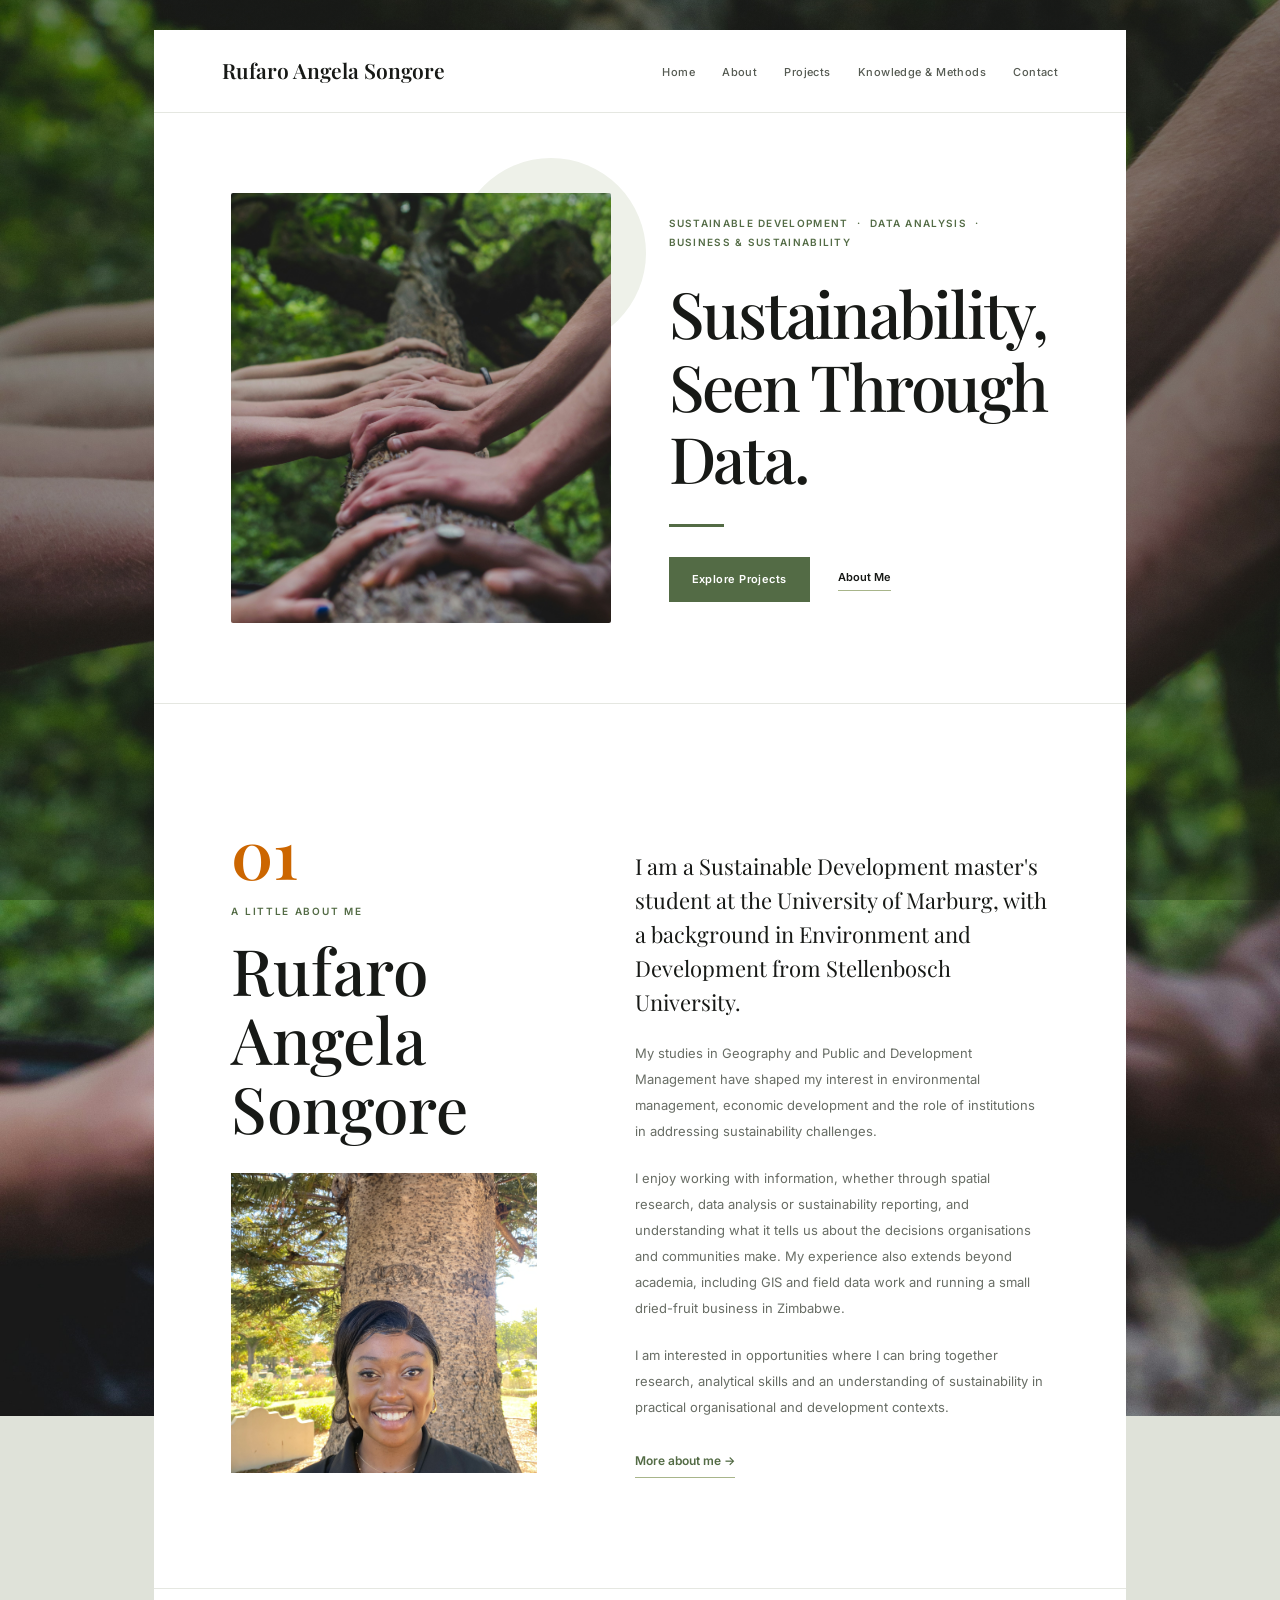
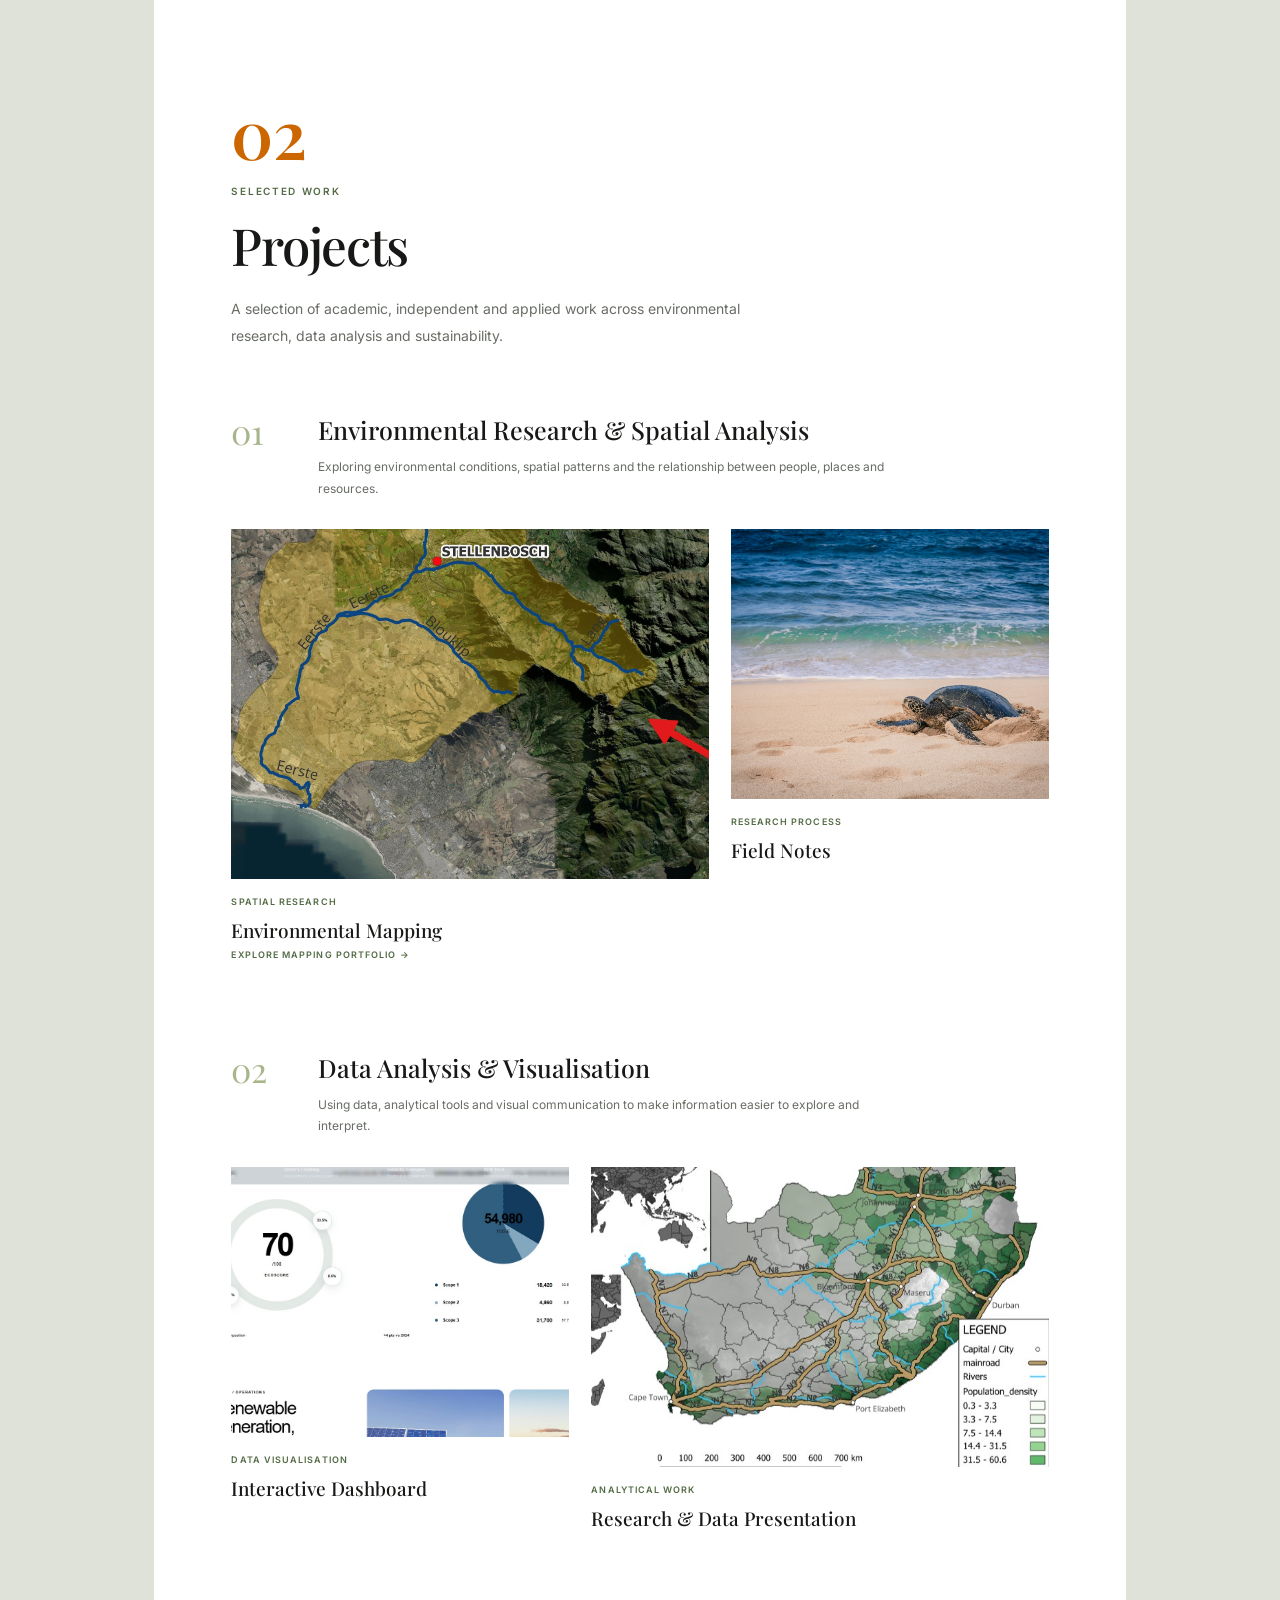
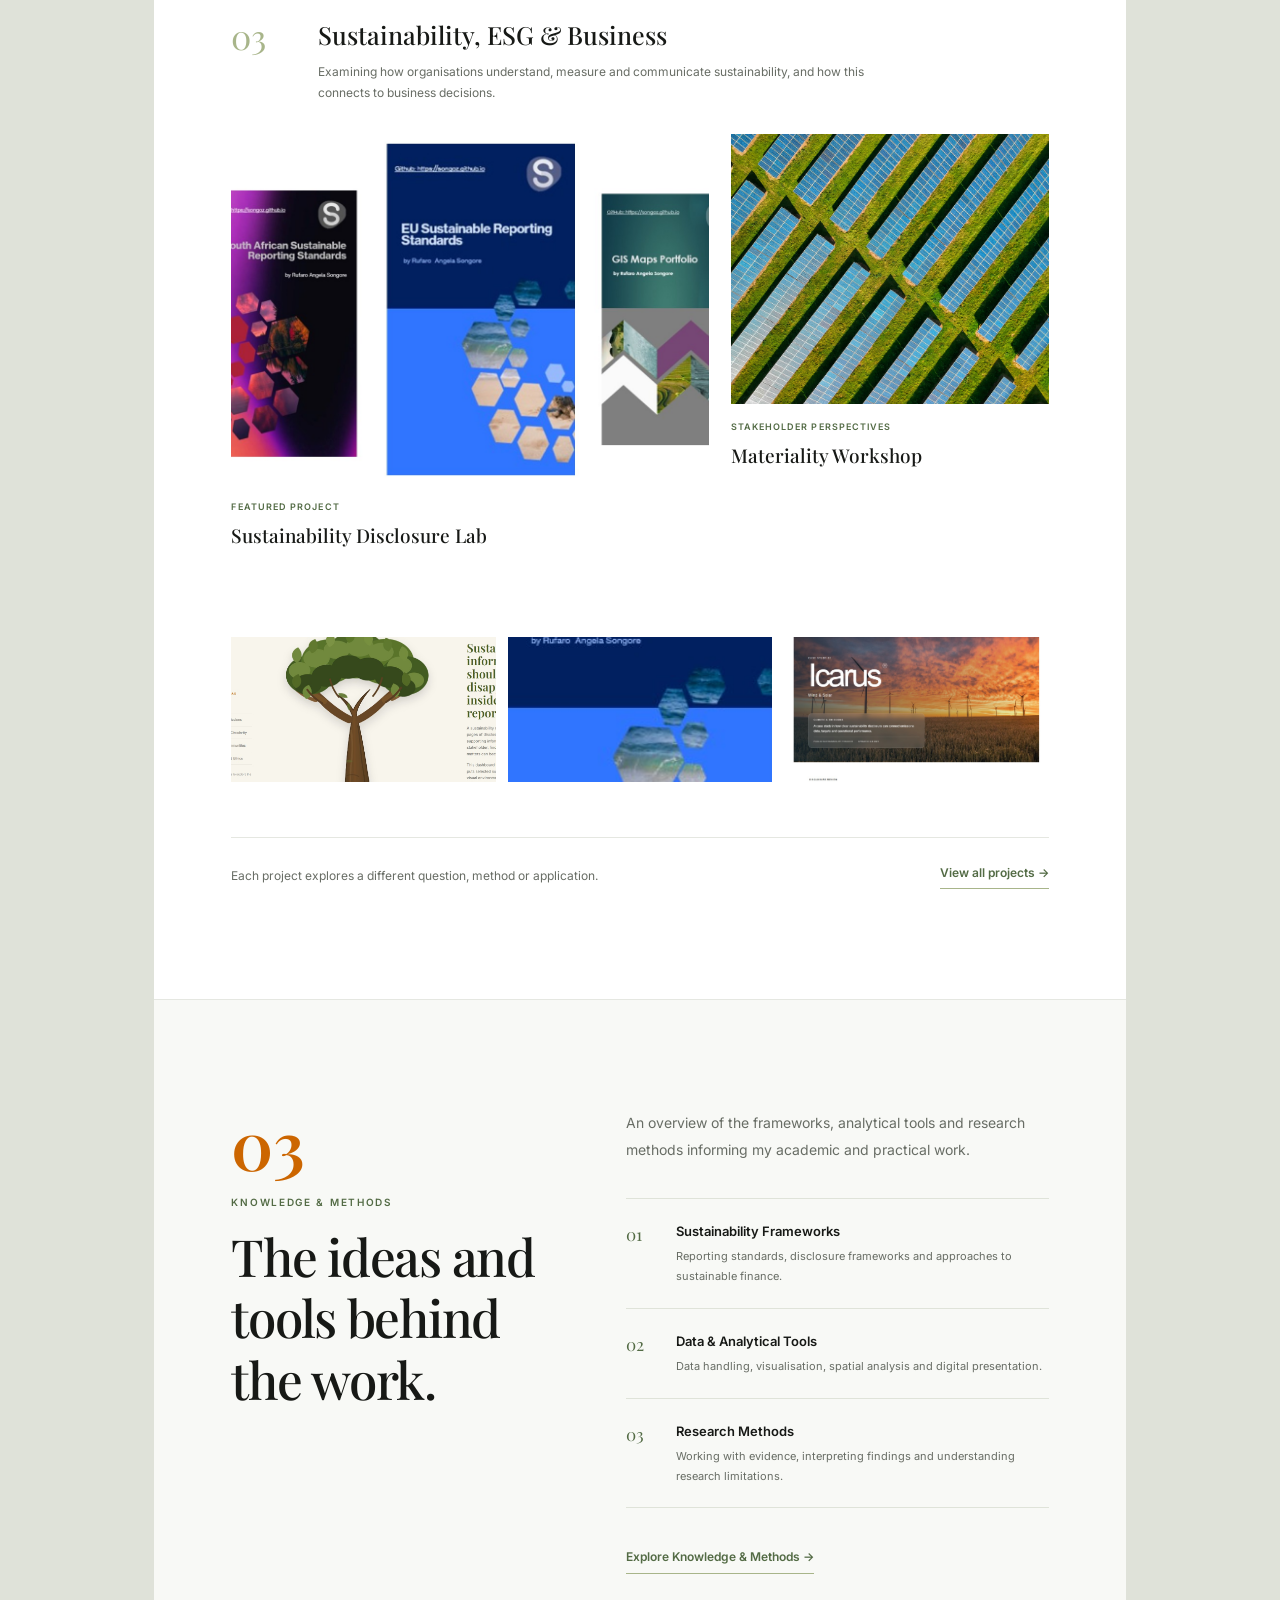
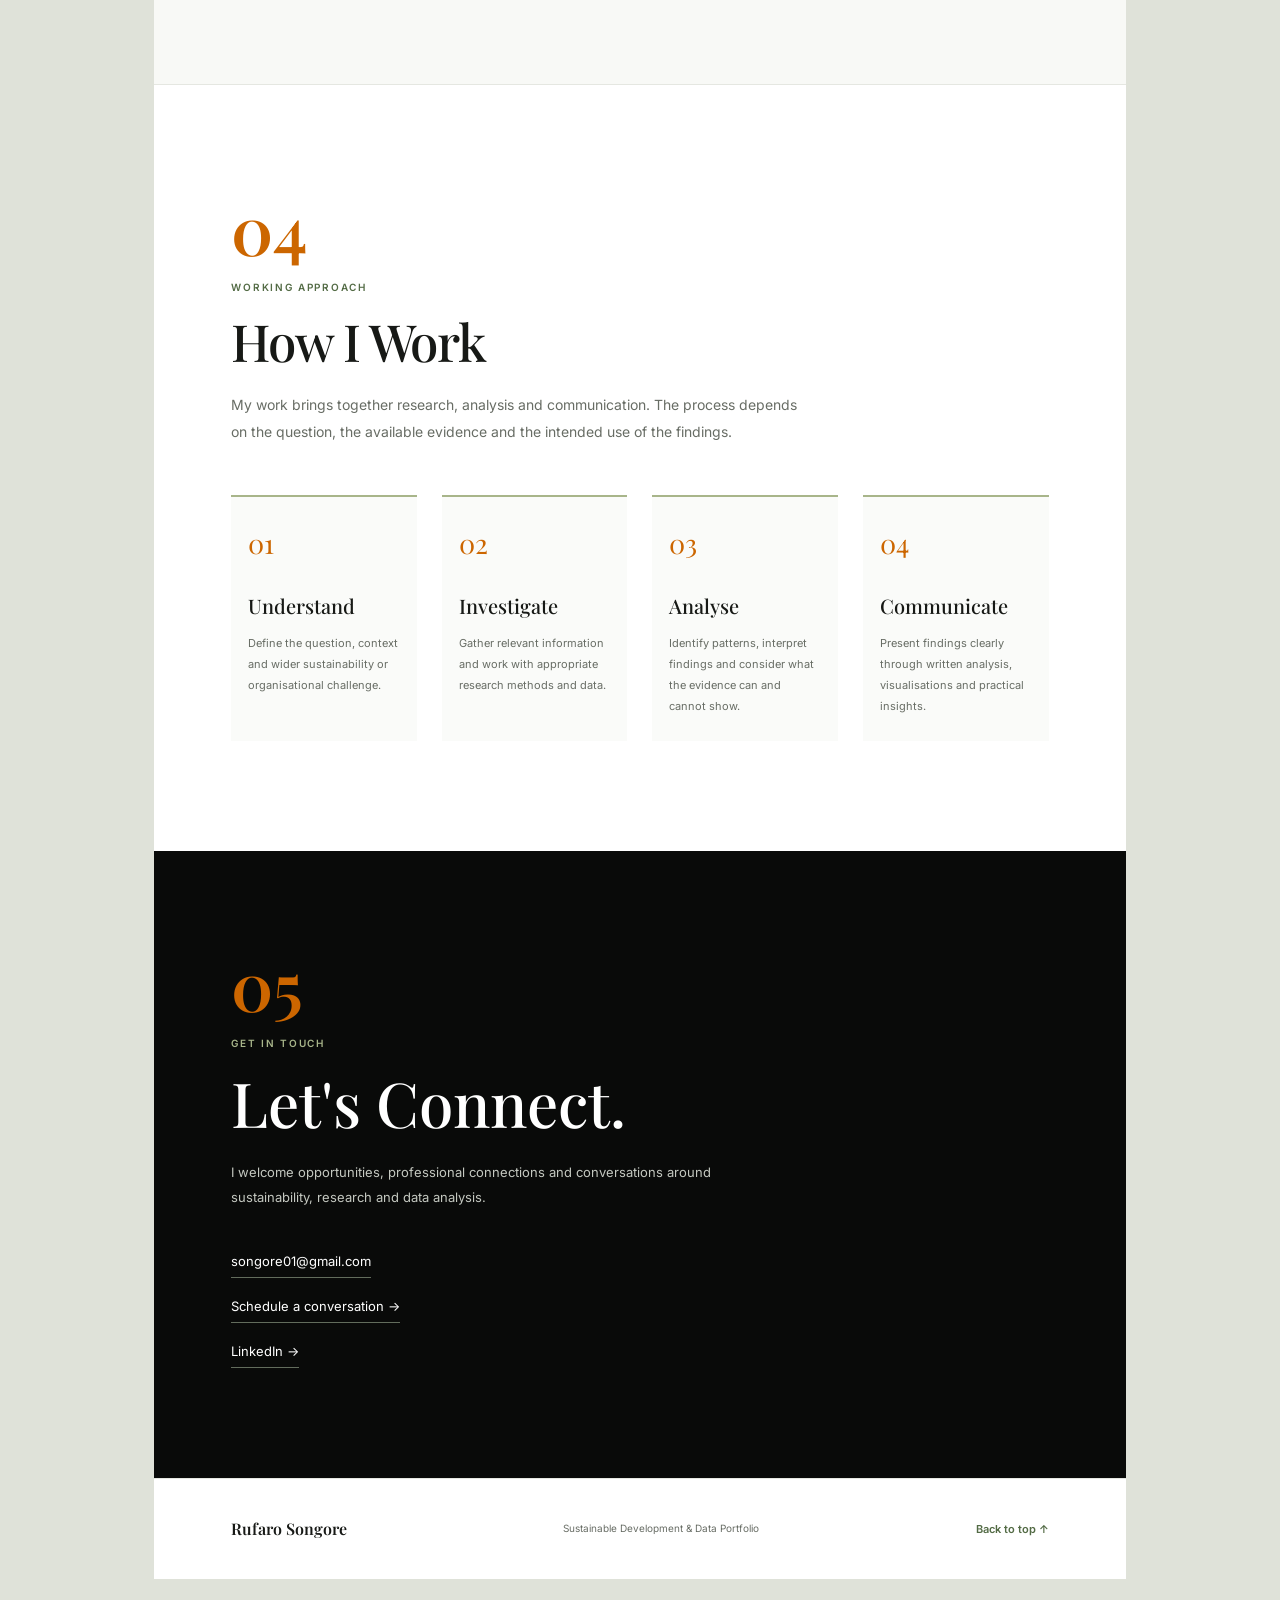
==== commit 53cf9e2a: "Create index.html" ====
--- a/index.html
+++ b/index.html
@@ -1,4 +1,3 @@
-
 <!DOCTYPE html>
 <html lang="en">
 
@@ -215,19 +214,23 @@
 
                     <div class="project-gallery environmental-gallery">
 
-                        <article class="project-item project-item-large">
-                            <div class="project-image">
-                                <img
-                                    src="images/pollution_map.jpg"
-                                    alt="Map relating to environmental research"
-                                    loading="lazy"
-                                >
-                            </div>
-
-                            <div class="project-caption">
-                                <span>Spatial research</span>
-                                <h4>Environmental Mapping</h4>
-                            </div>
+                        <article class="project-item project-item-large environmental-project-card">
+                            <a href="environmental-mapping.html" class="project-card-link"
+                               aria-label="Explore Environmental Mapping and Geospatial Analysis">
+                                <div class="project-image">
+                                    <img
+                                        src="images/pollution_map.jpg"
+                                        alt="Preview of environmental mapping and spatial analysis work"
+                                        loading="lazy"
+                                    >
+                                </div>
+
+                                <div class="project-caption">
+                                    <span>Spatial research</span>
+                                    <h4>Environmental Mapping</h4>
+                                    <span class="project-card-cta">Explore mapping portfolio &rarr;</span>
+                                </div>
+                            </a>
                         </article>
 
 
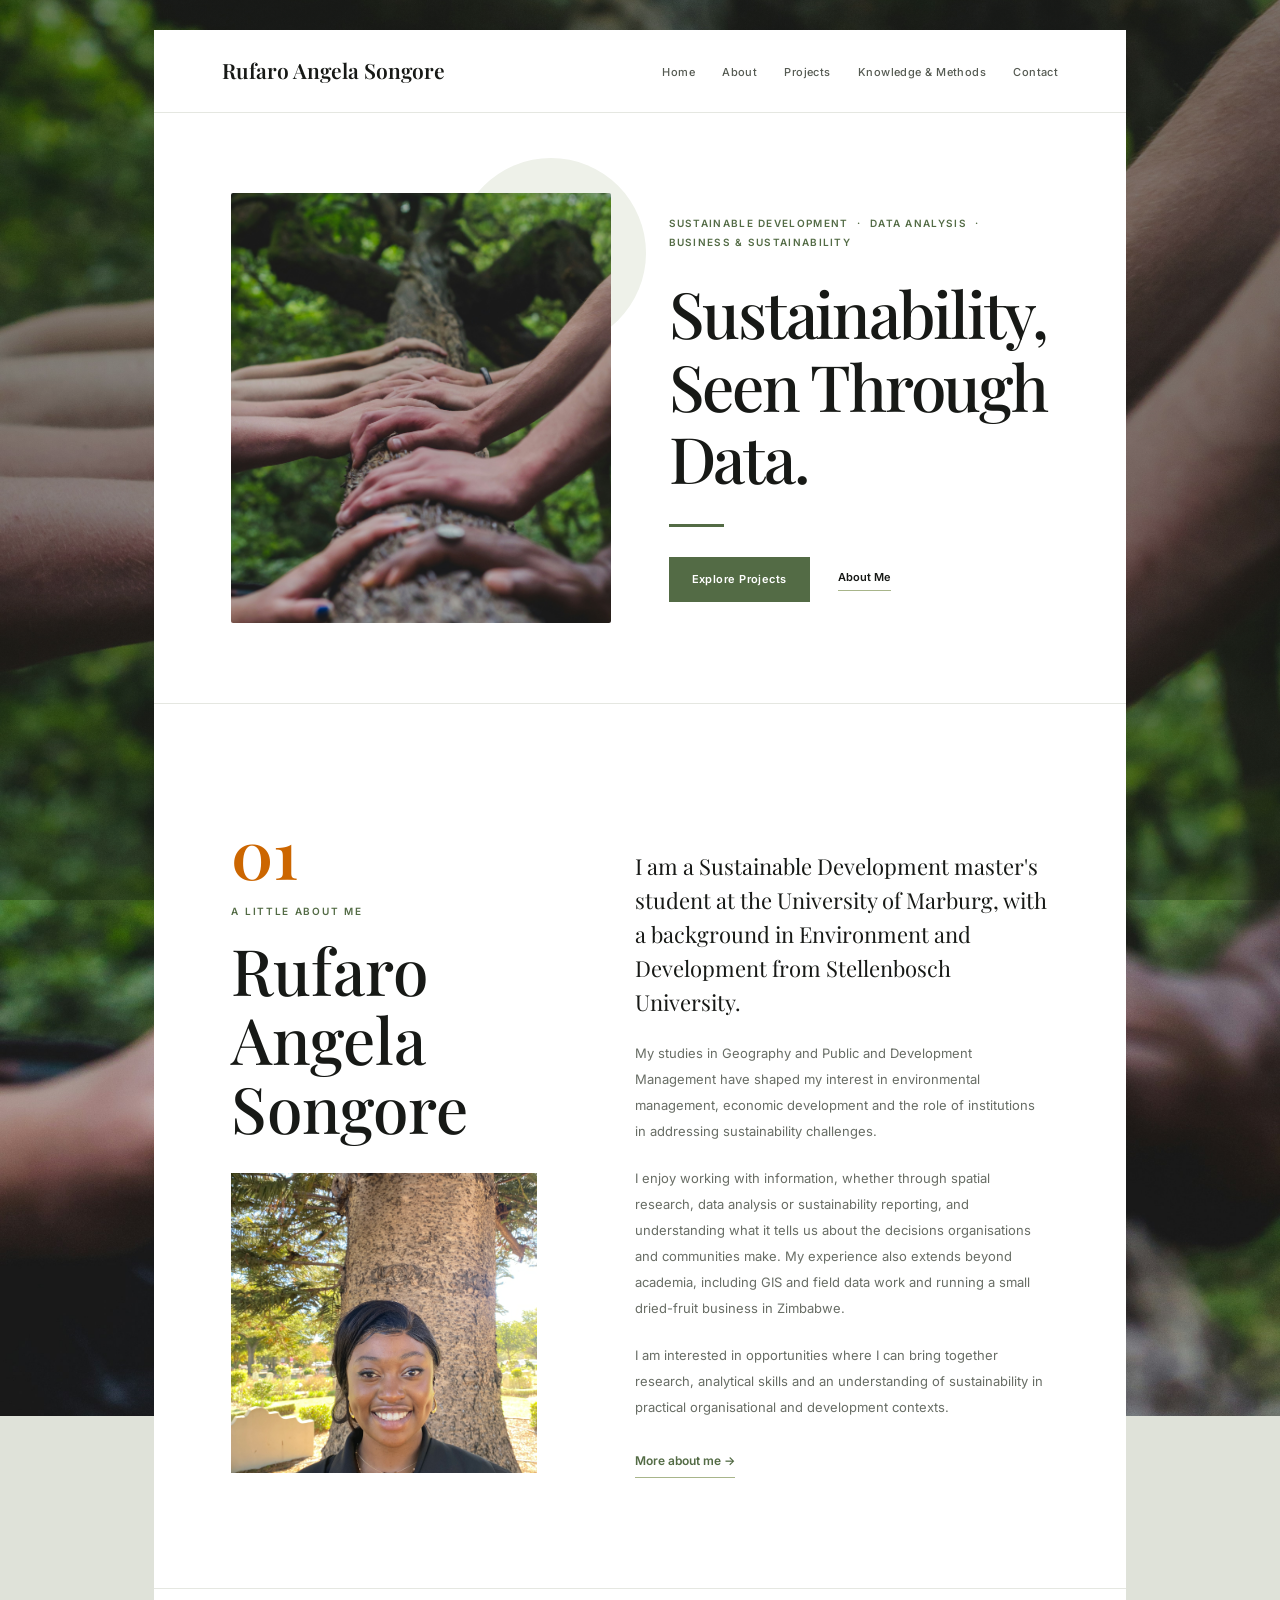
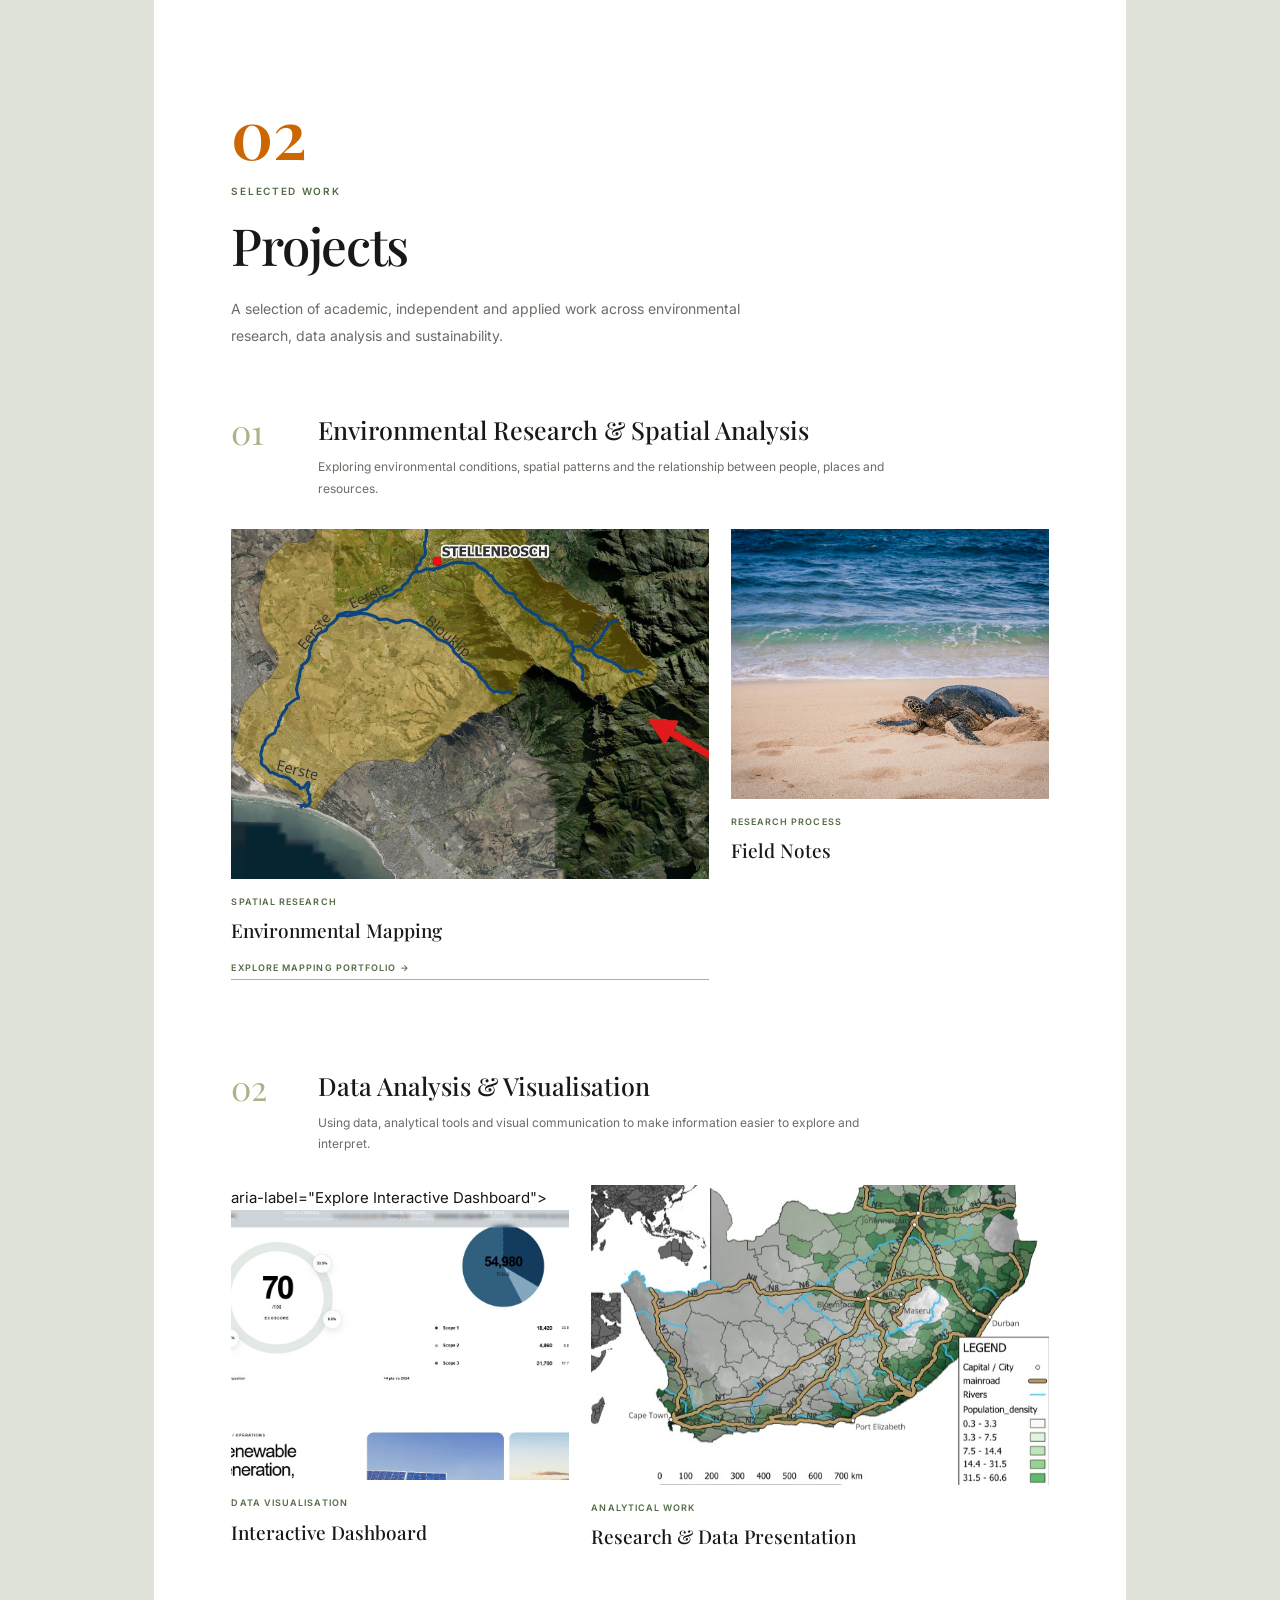
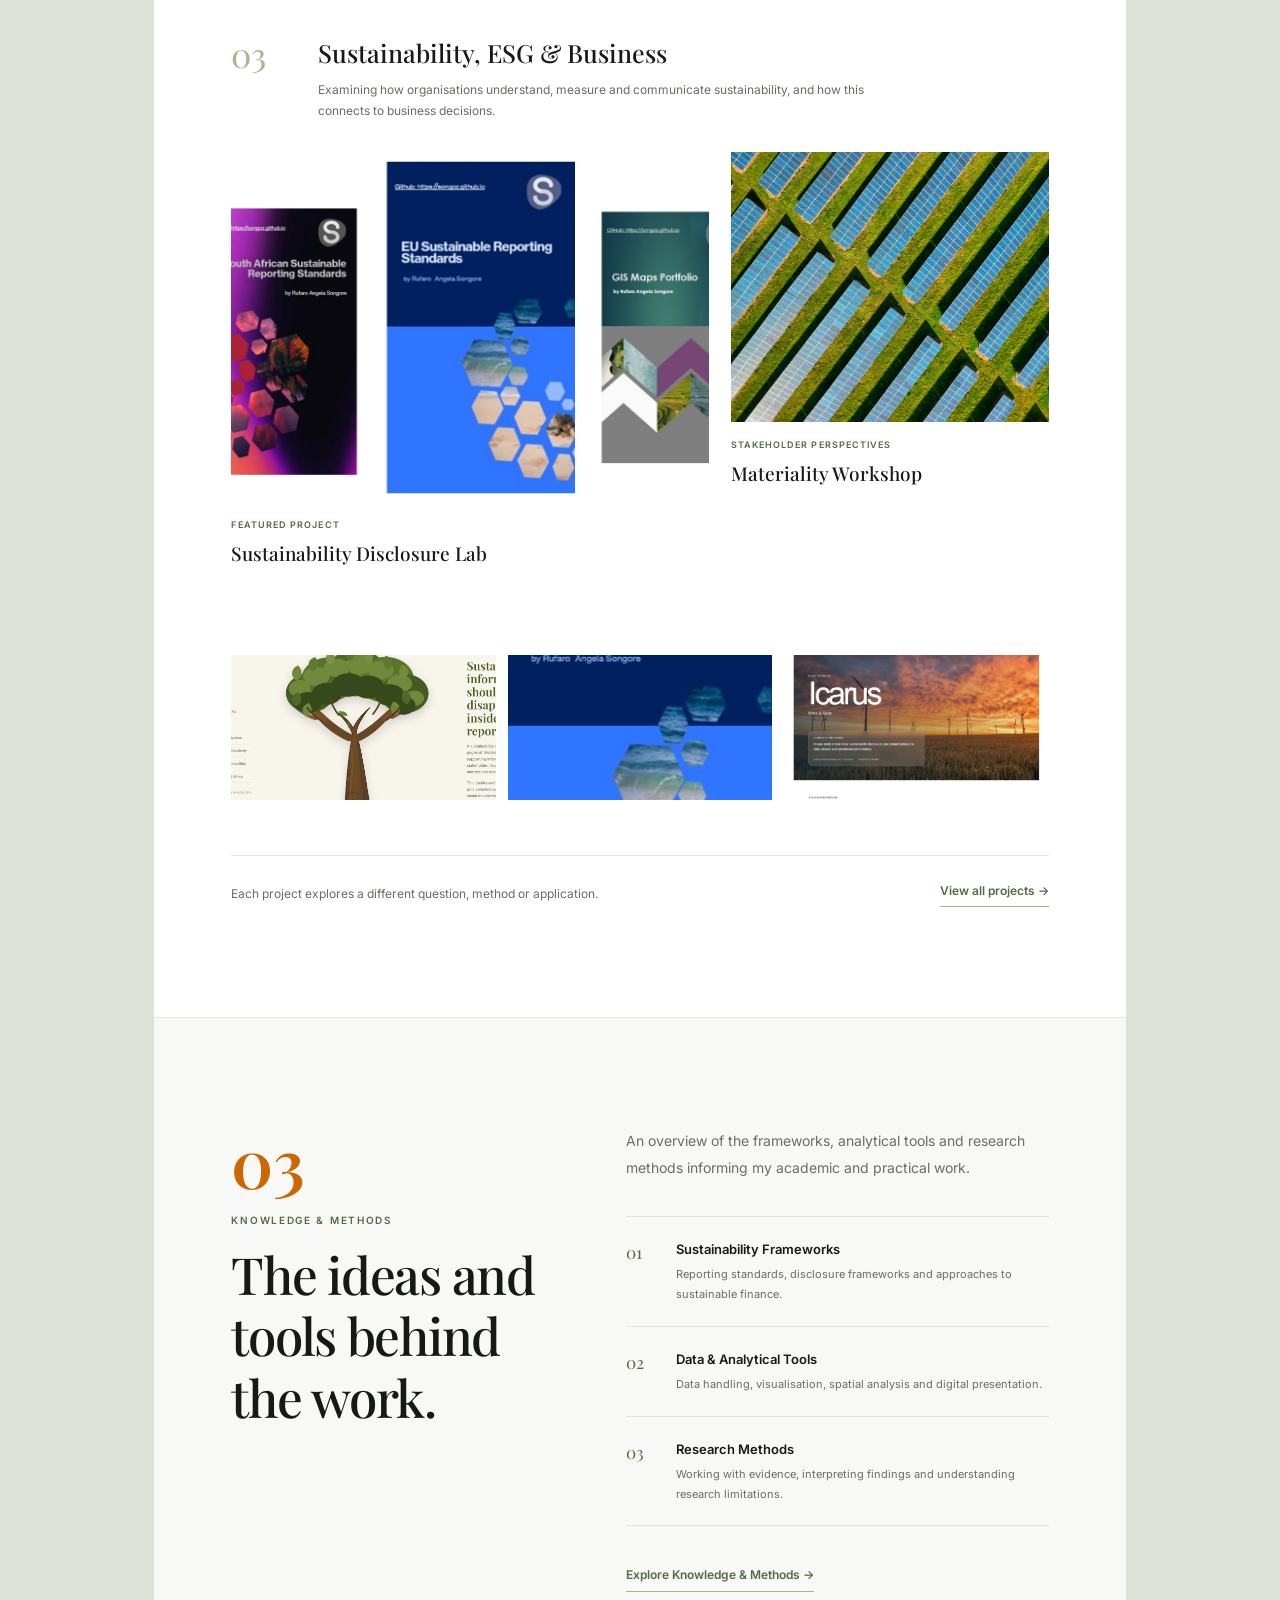
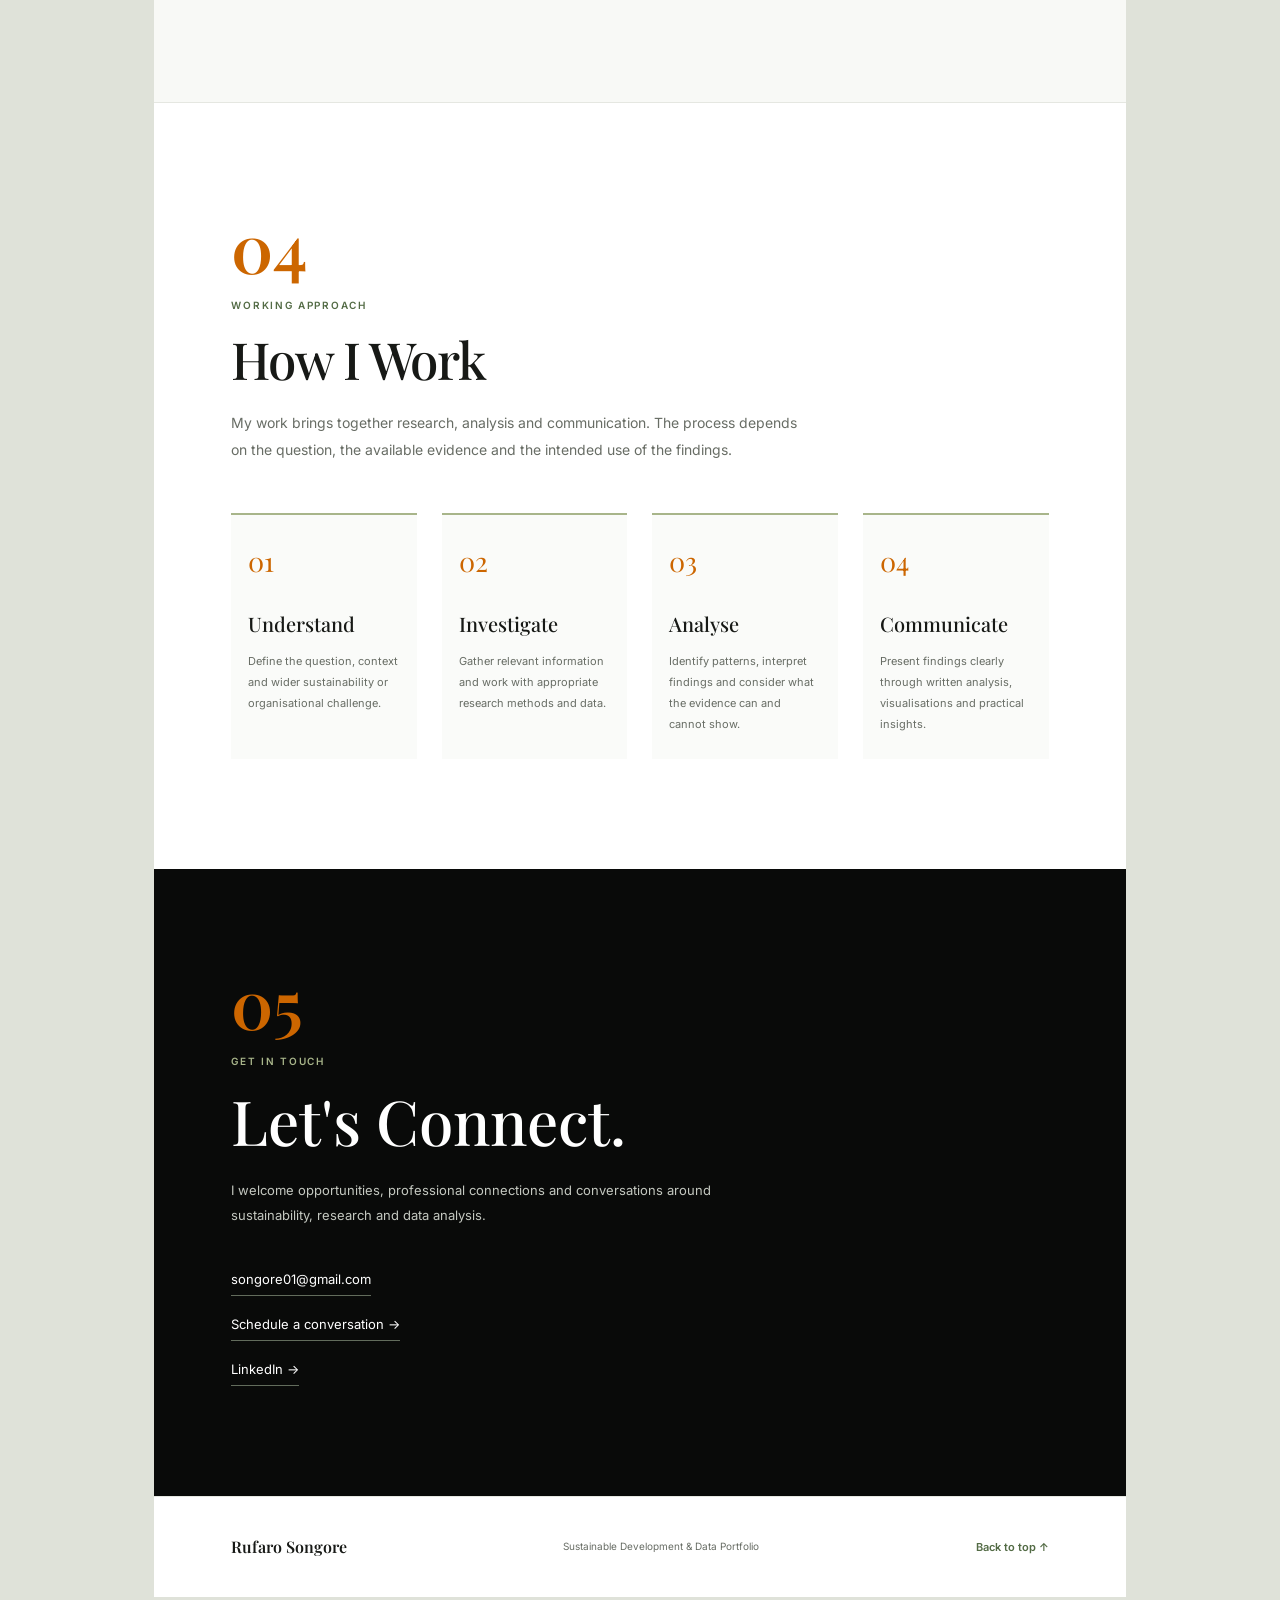
==== commit 8887025b: "Update index.html" ====
--- a/index.html
+++ b/index.html
@@ -278,6 +278,9 @@
                     <div class="project-gallery data-gallery">
 
                         <article class="project-item">
+                            <a href="dashboard.html" class="project-button">
+                                aria-label="Explore Interactive Dashboard">
+   
                             <div class="project-image">
                                 <img
                                     src="images/dash_gallery.jpg"
--- a/style.css
+++ b/style.css
@@ -1,4 +1,3 @@
-
 /* =========================================
    01. GLOBAL STYLES & COLOUR PALETTE
 ========================================= */
@@ -997,3 +996,33 @@
         grid-template-columns: 1fr 1fr;
     }
 }
+
+
+/* =========================================
+   15. ENVIRONMENTAL MAPPING PROJECT LINK
+========================================= */
+
+.project-card-link {
+    display: block;
+    height: 100%;
+}
+
+.project-card-link .project-caption h4 {
+    transition: color var(--transition);
+}
+
+.project-card-link:hover .project-caption h4 {
+    color: var(--green);
+}
+
+.project-card-cta {
+    display: inline-block;
+    margin-top: 13px;
+    color: var(--green);
+    font-size: 10px;
+    font-weight: 600;
+    letter-spacing: 0.04em;
+    text-transform: none;
+    border-bottom: 1px solid var(--sage);
+    padding-bottom: 4px;
+}
